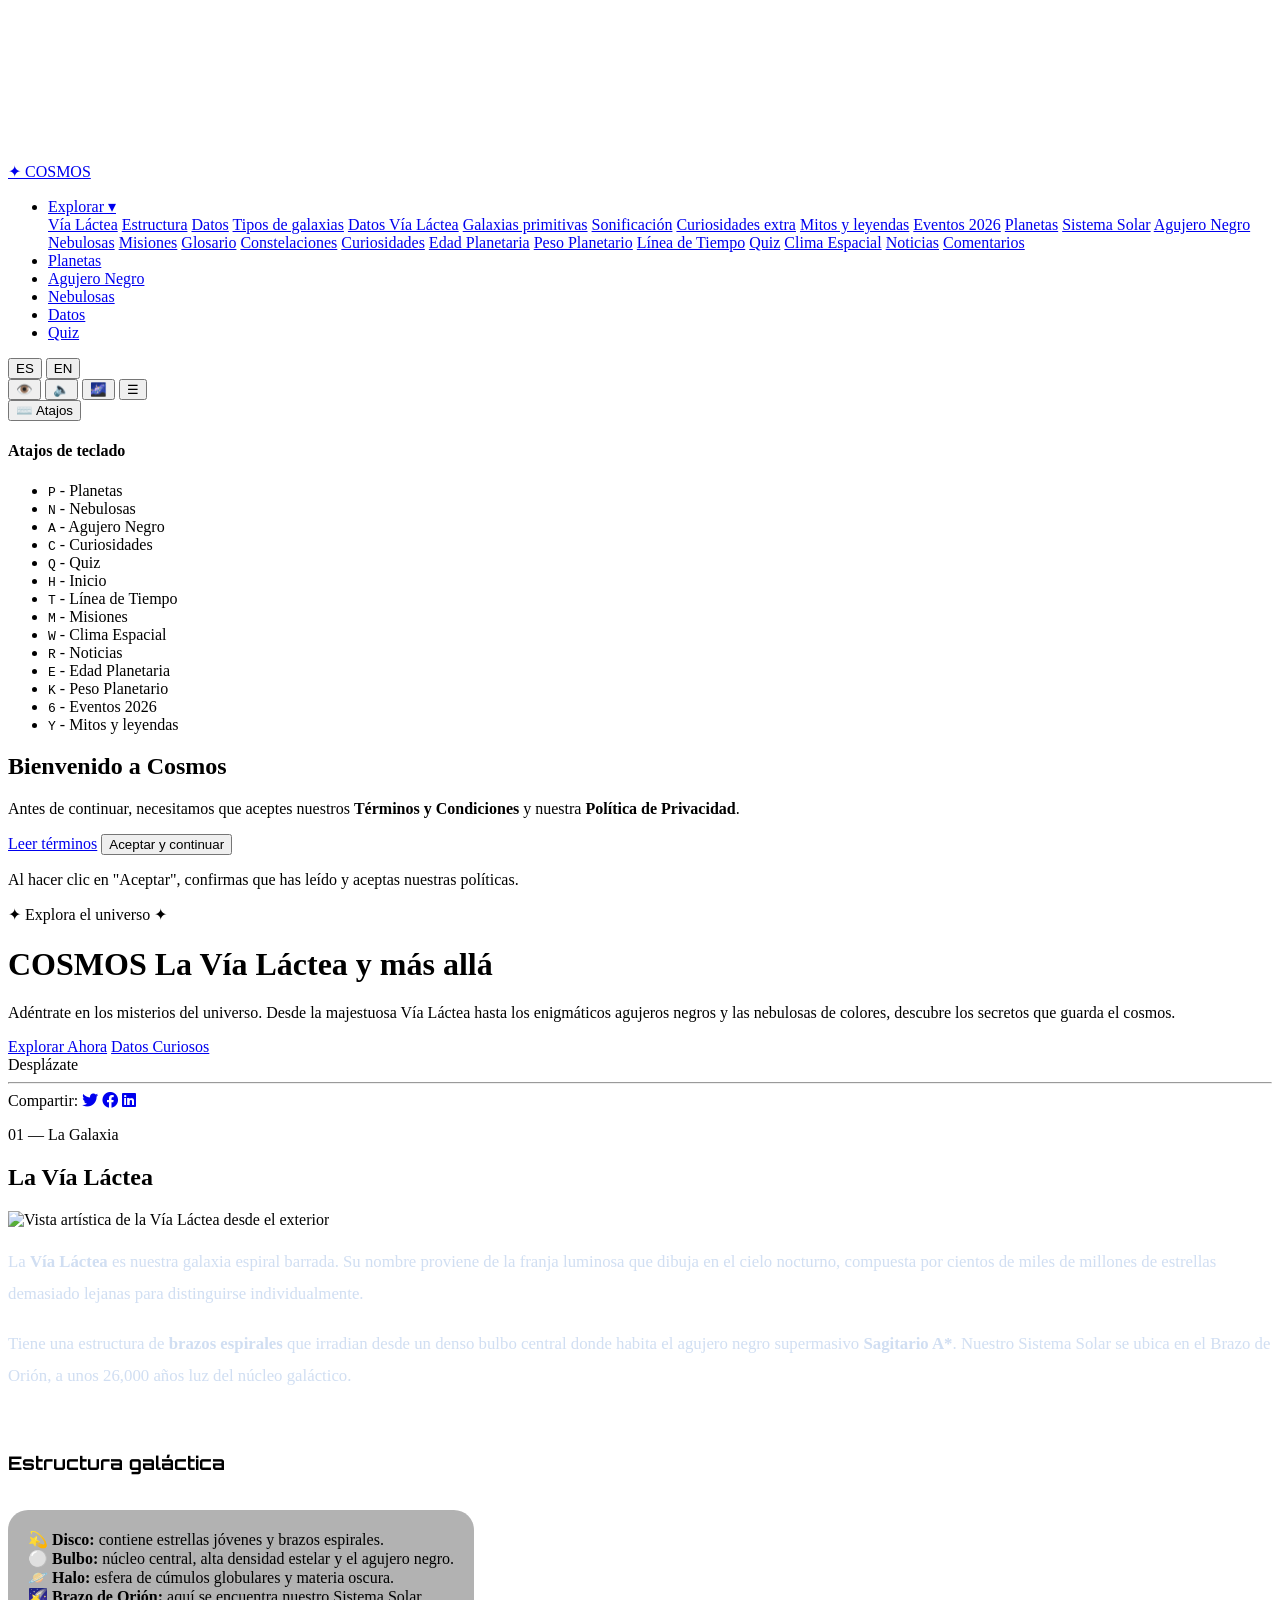
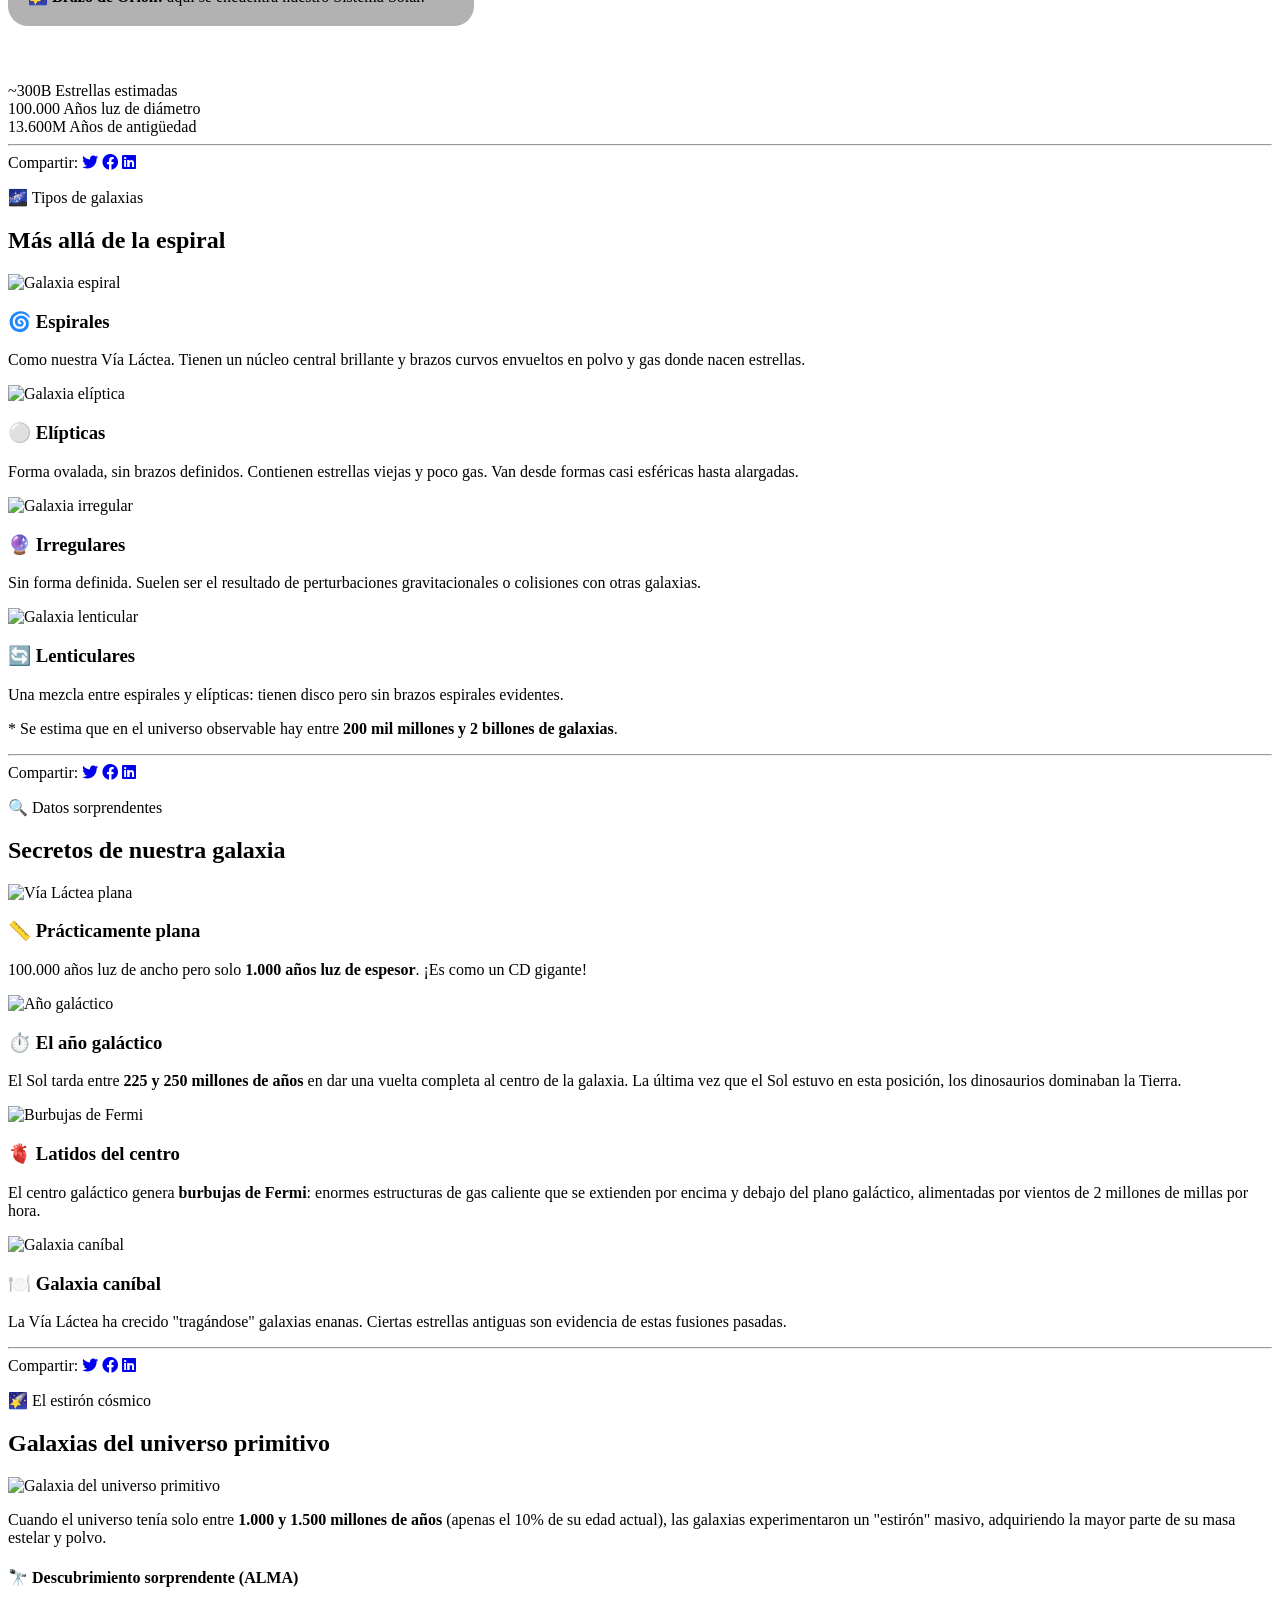
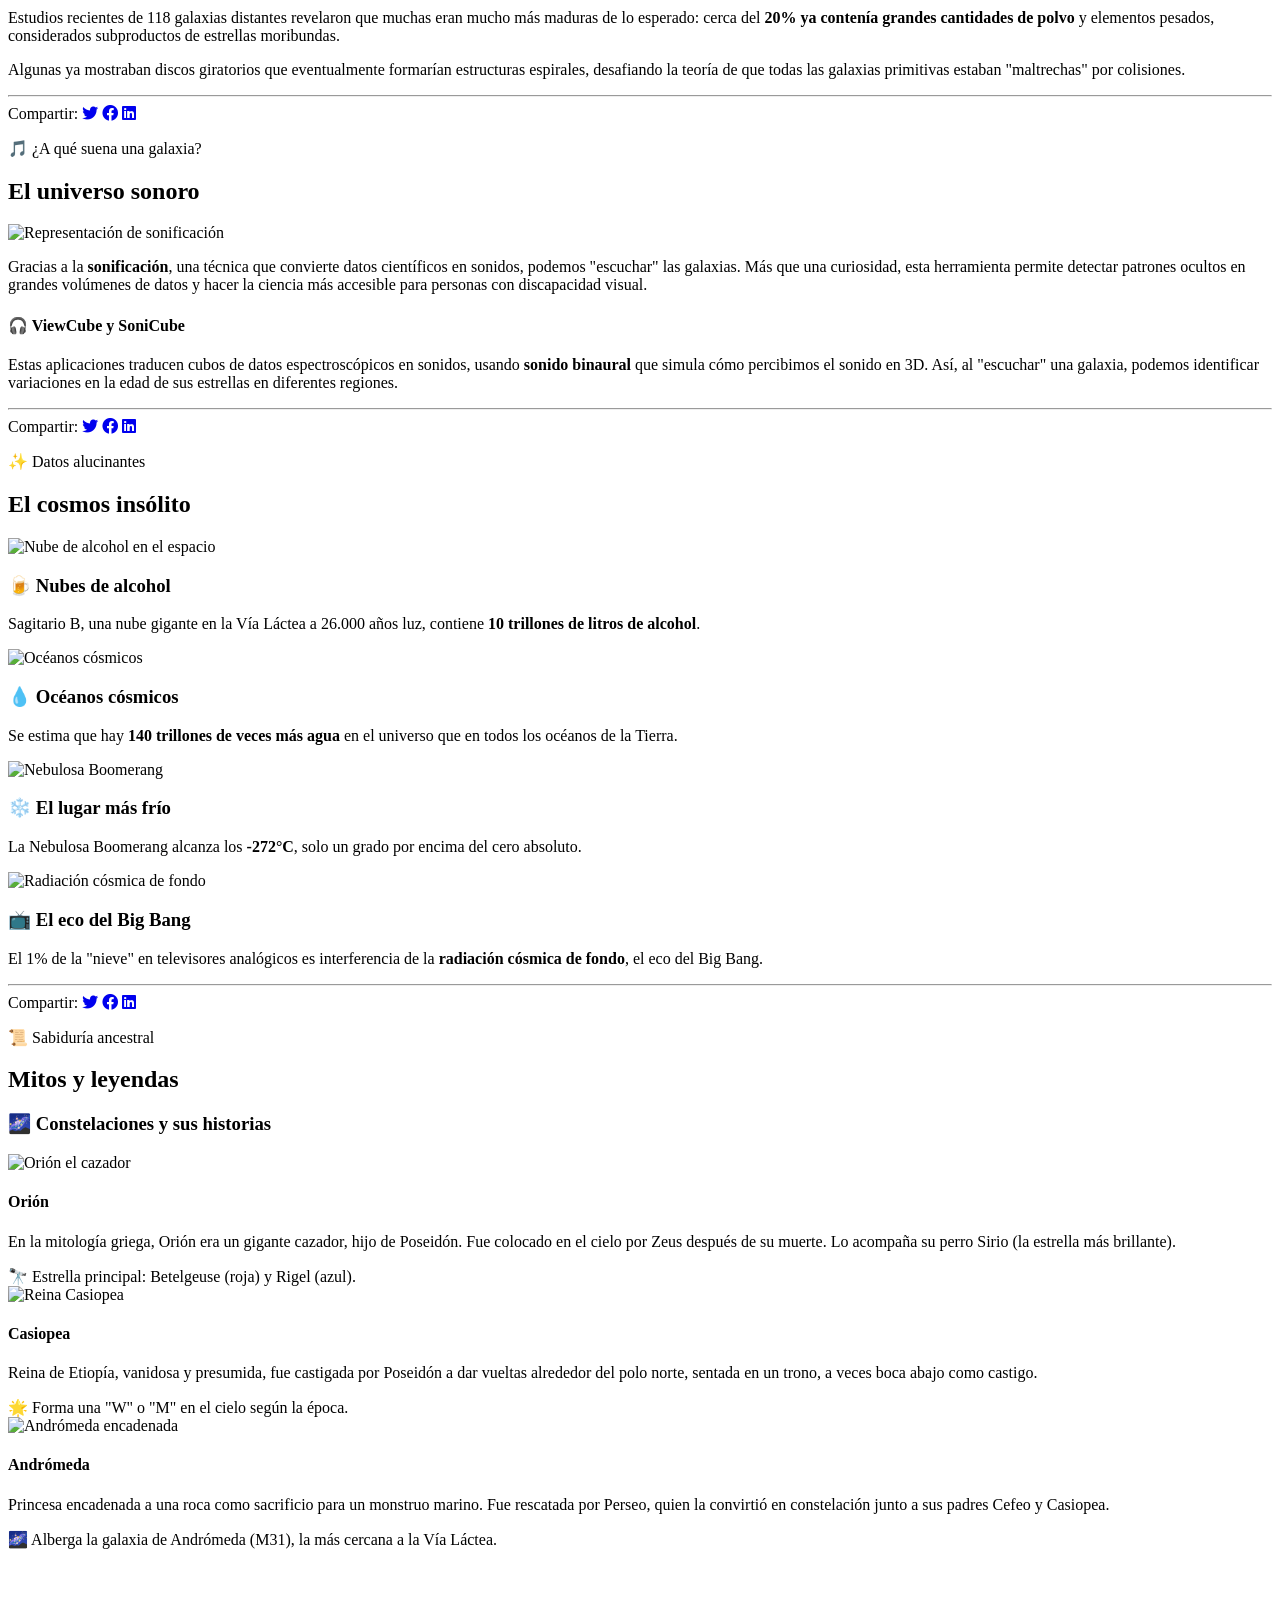
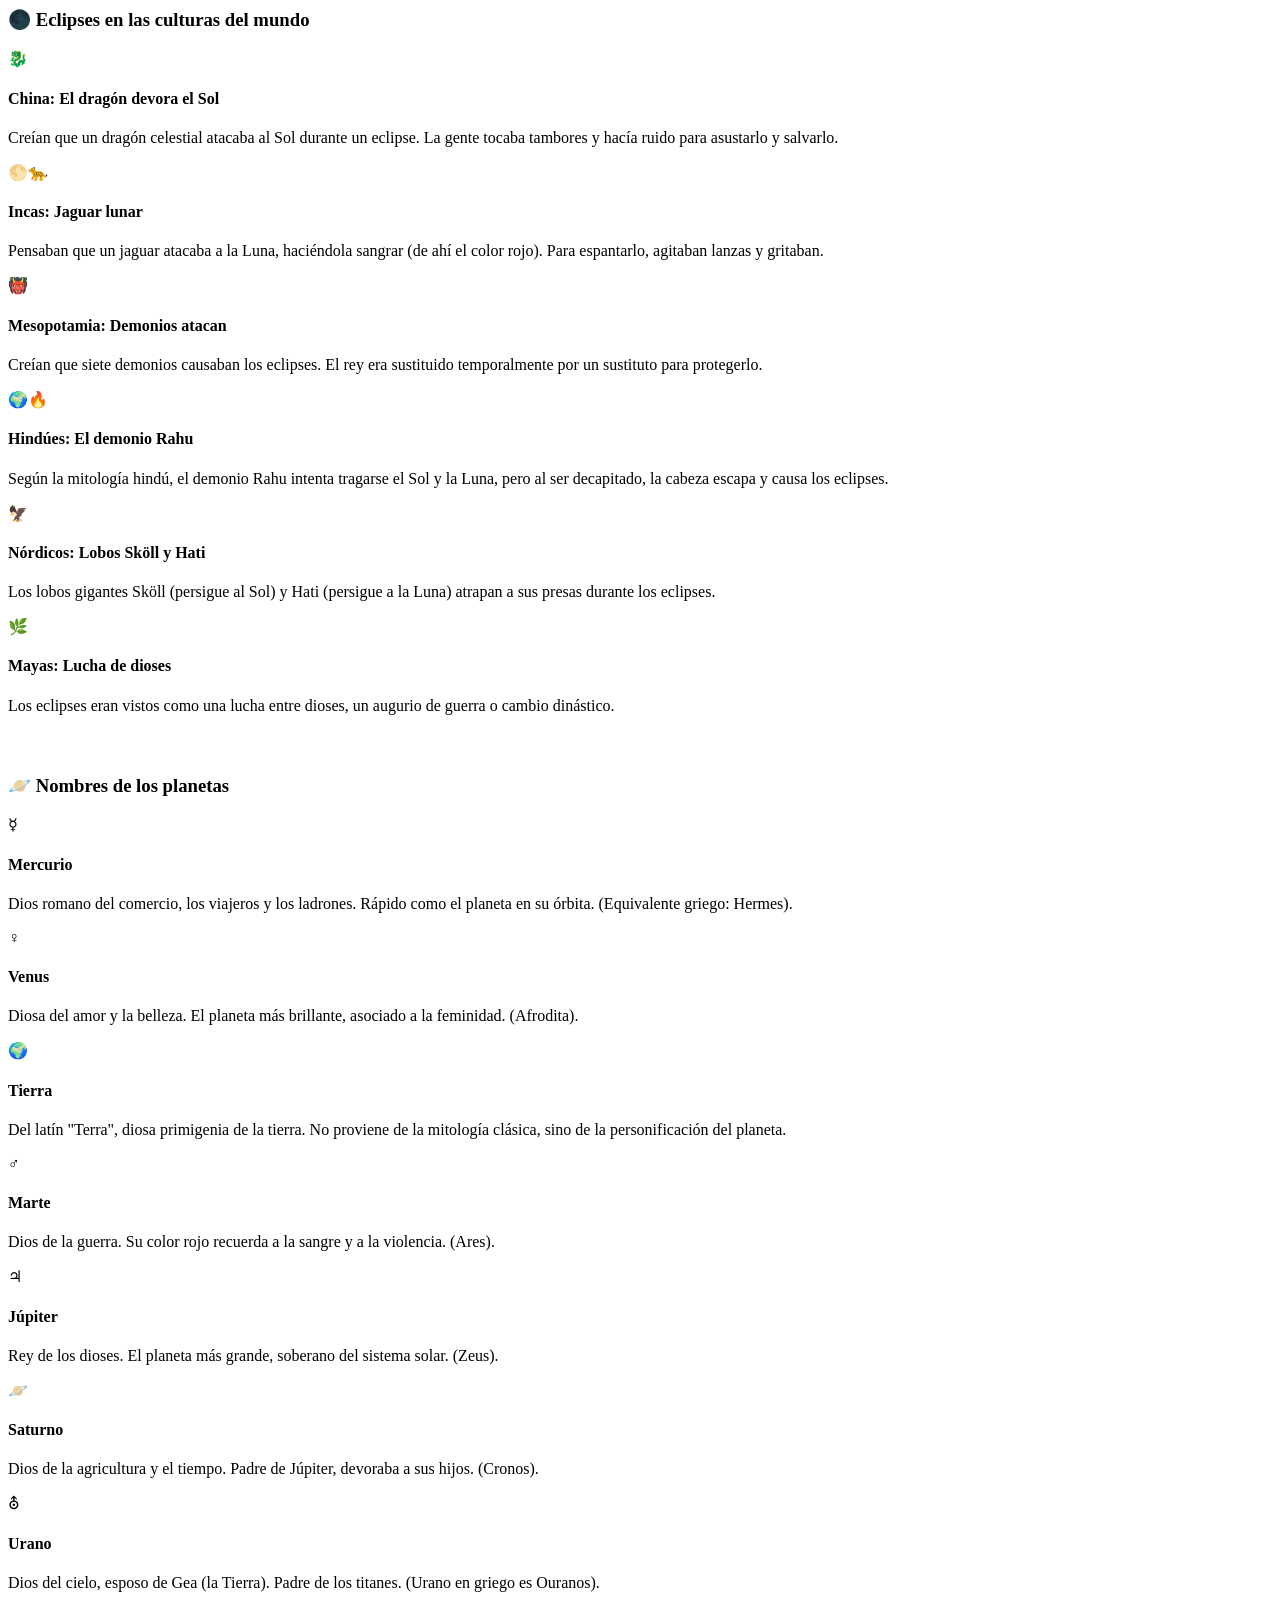
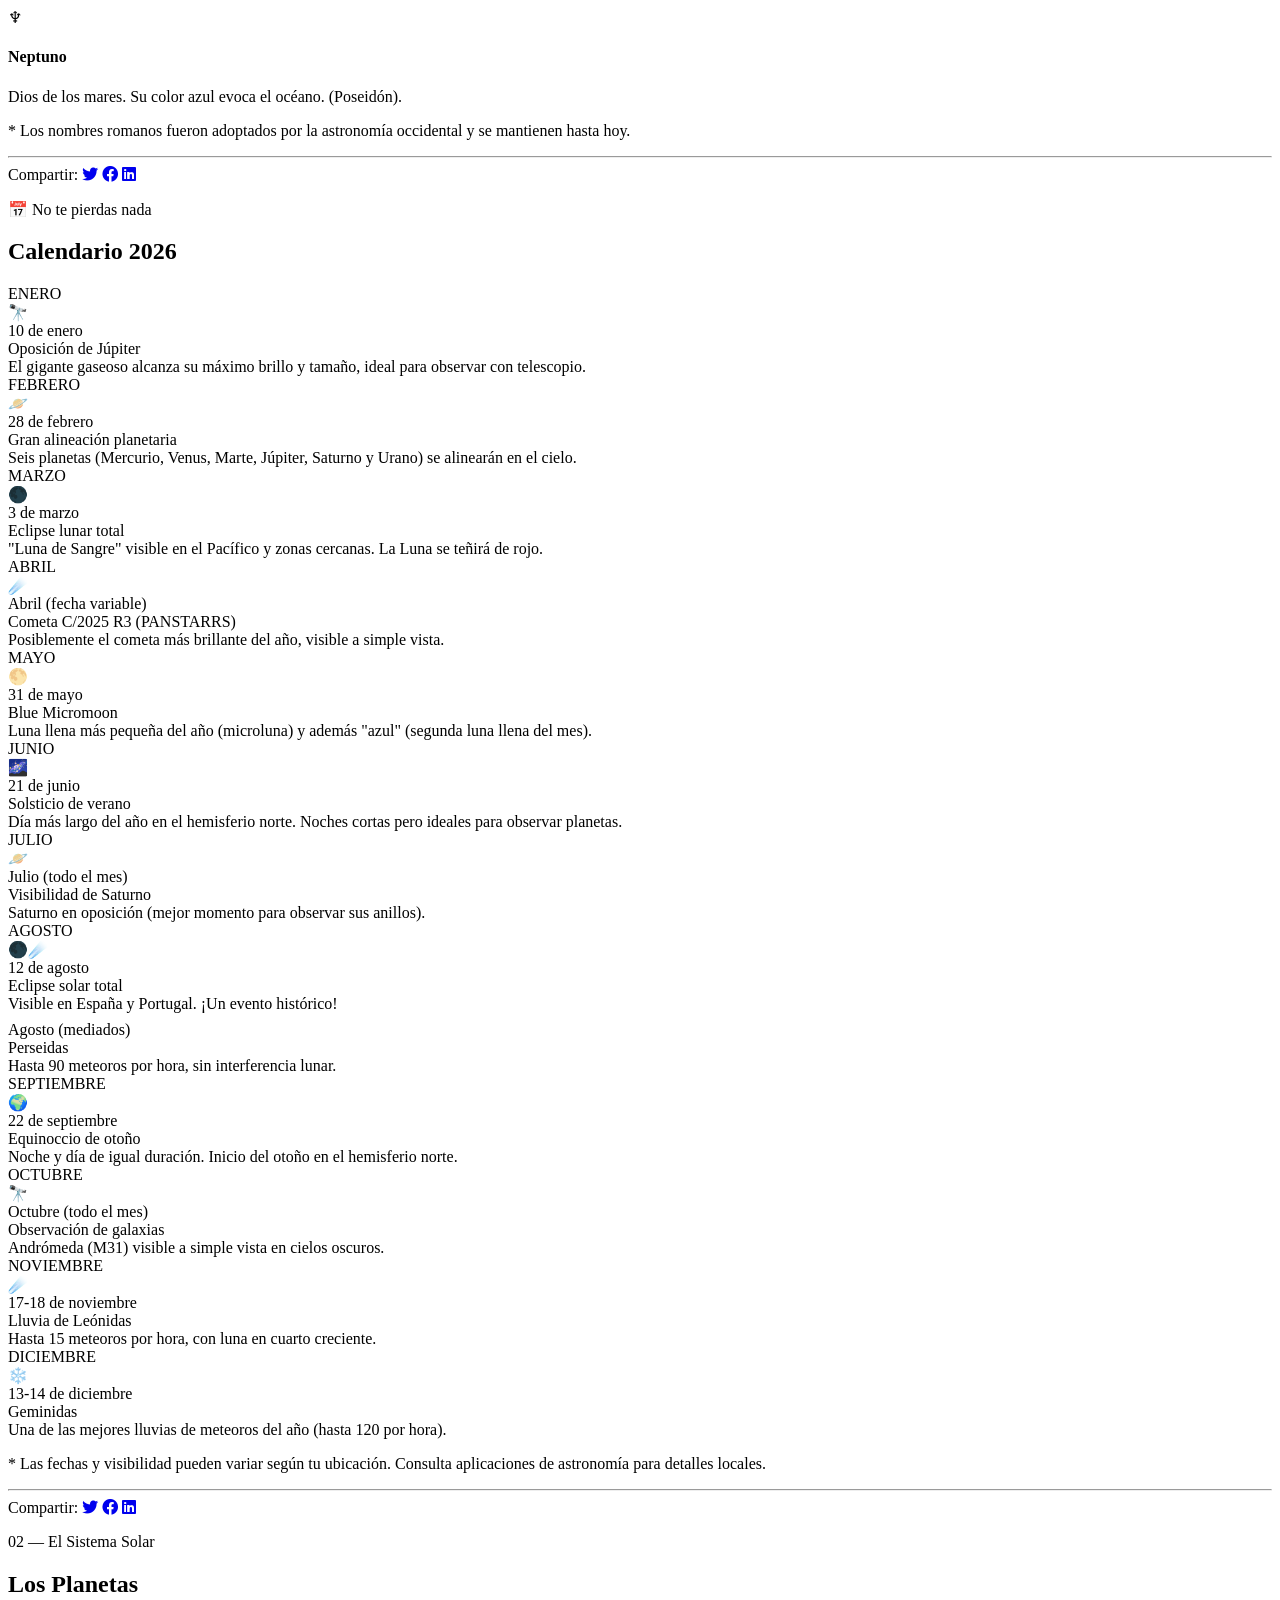
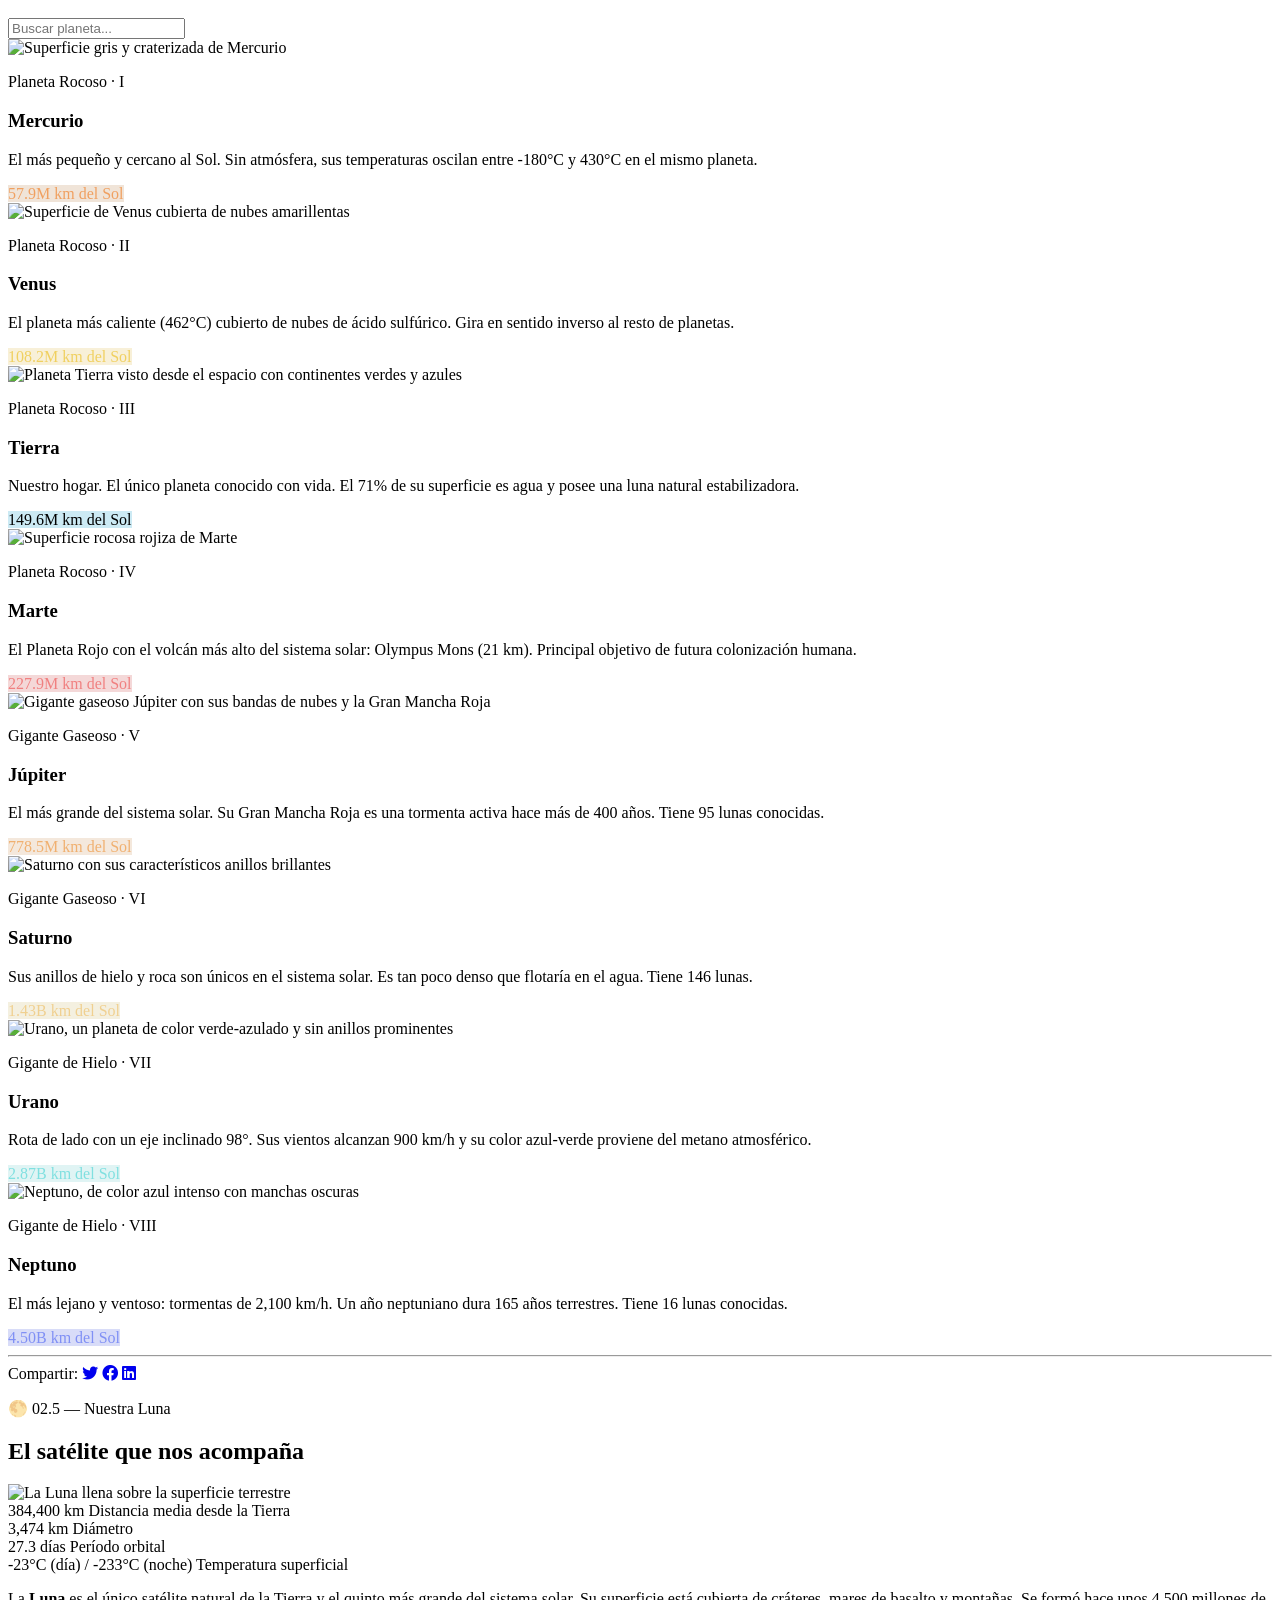
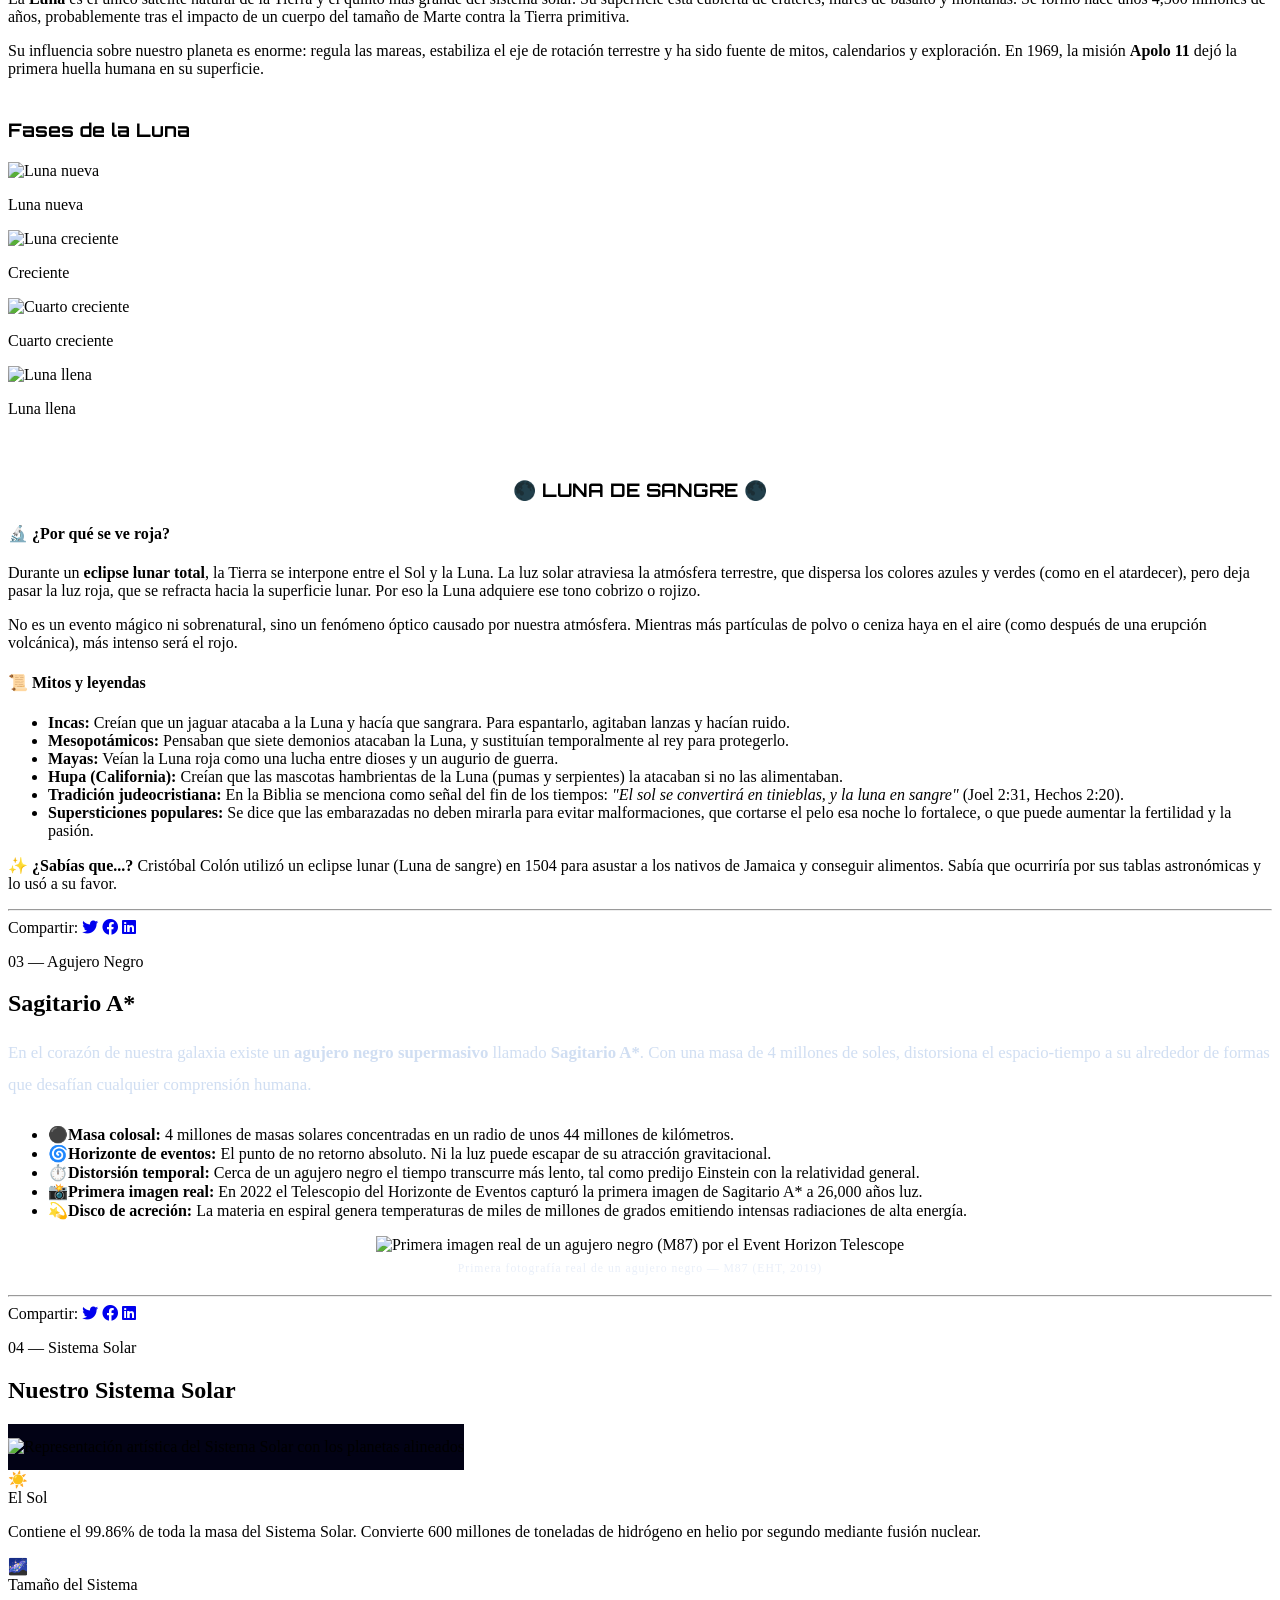
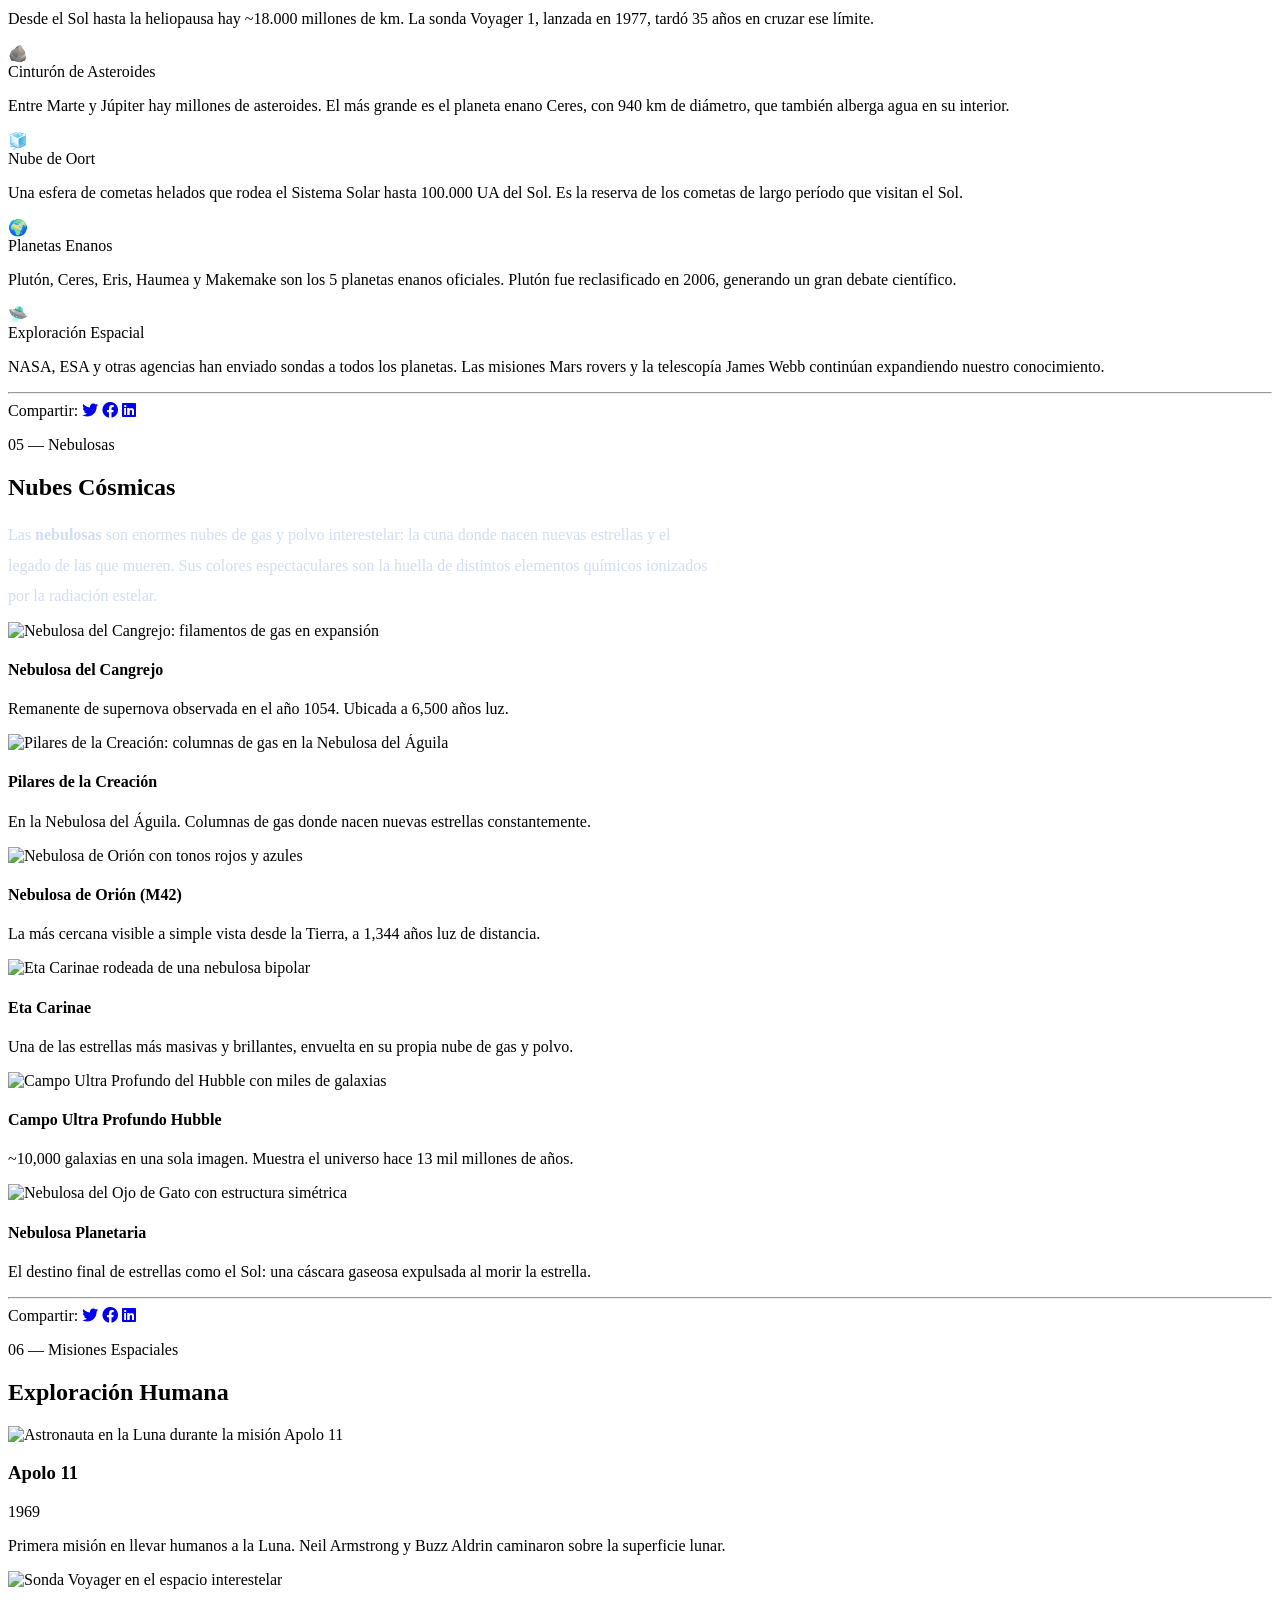
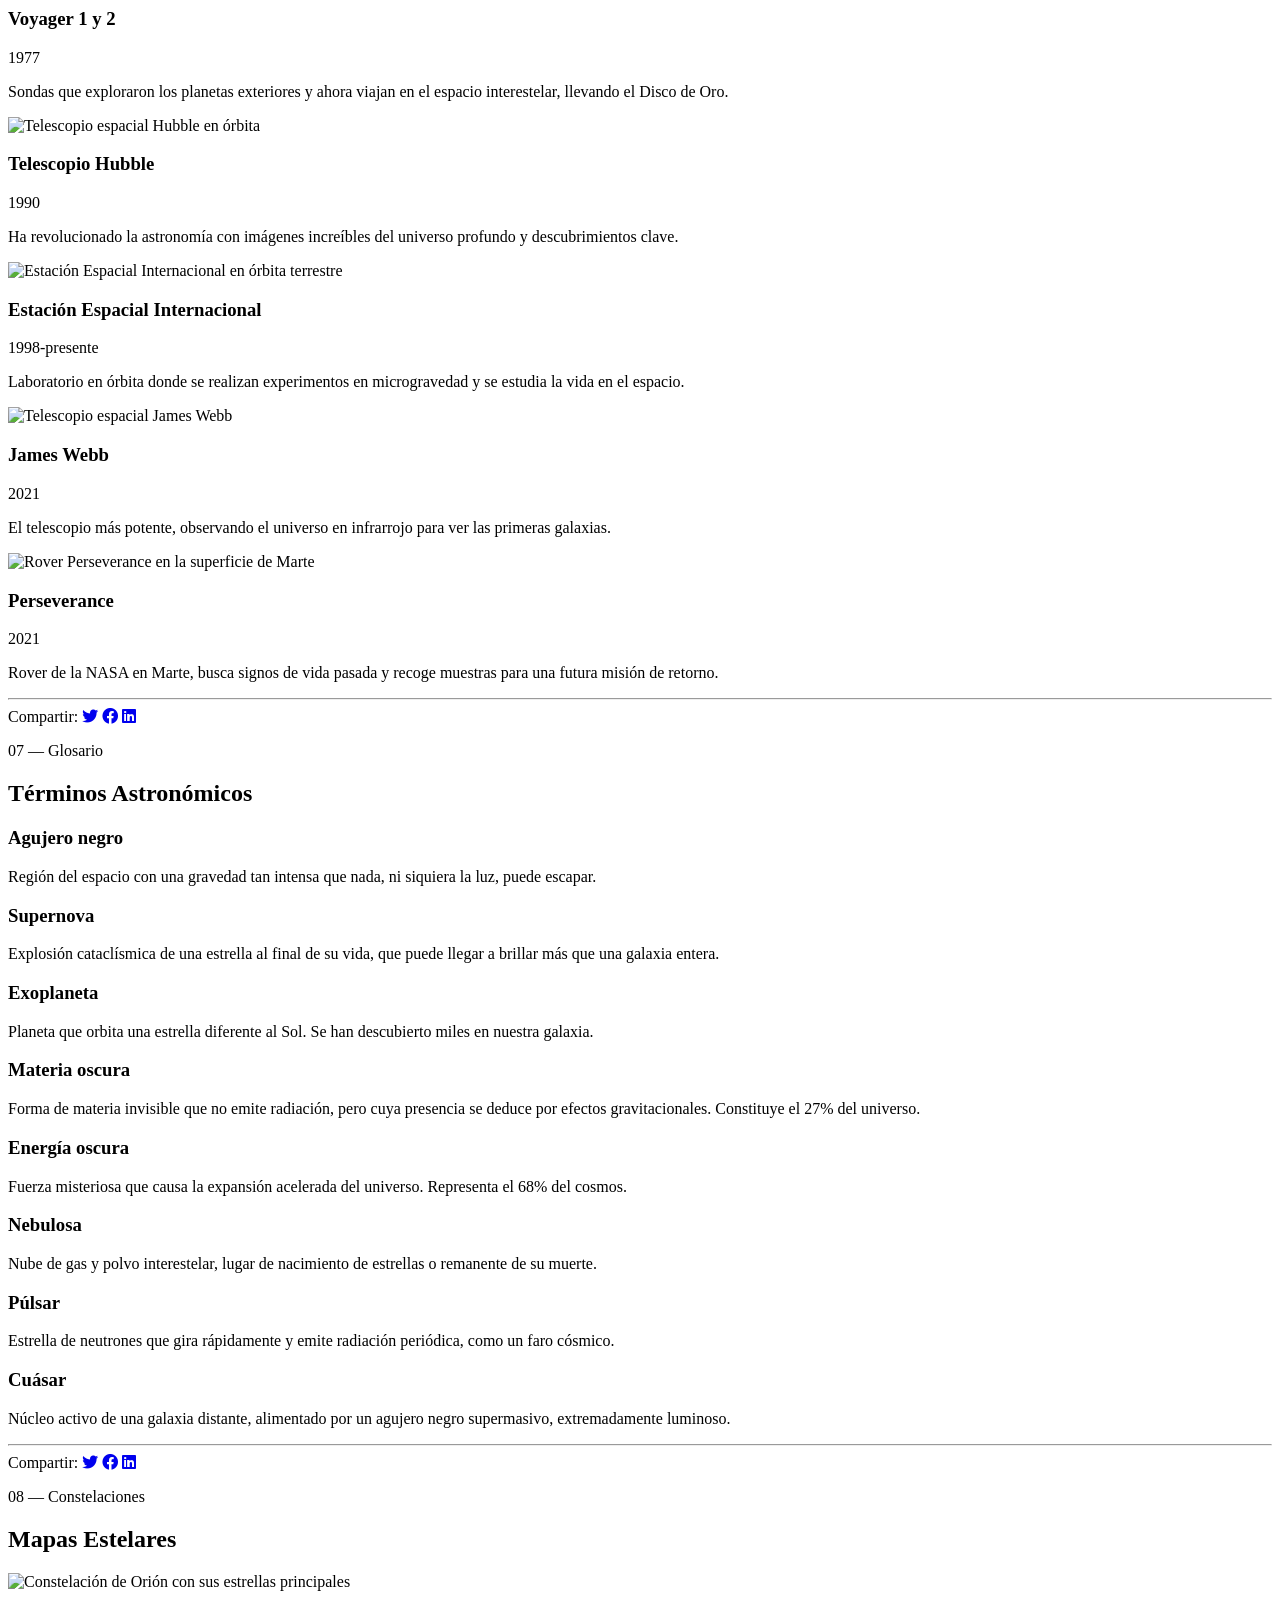
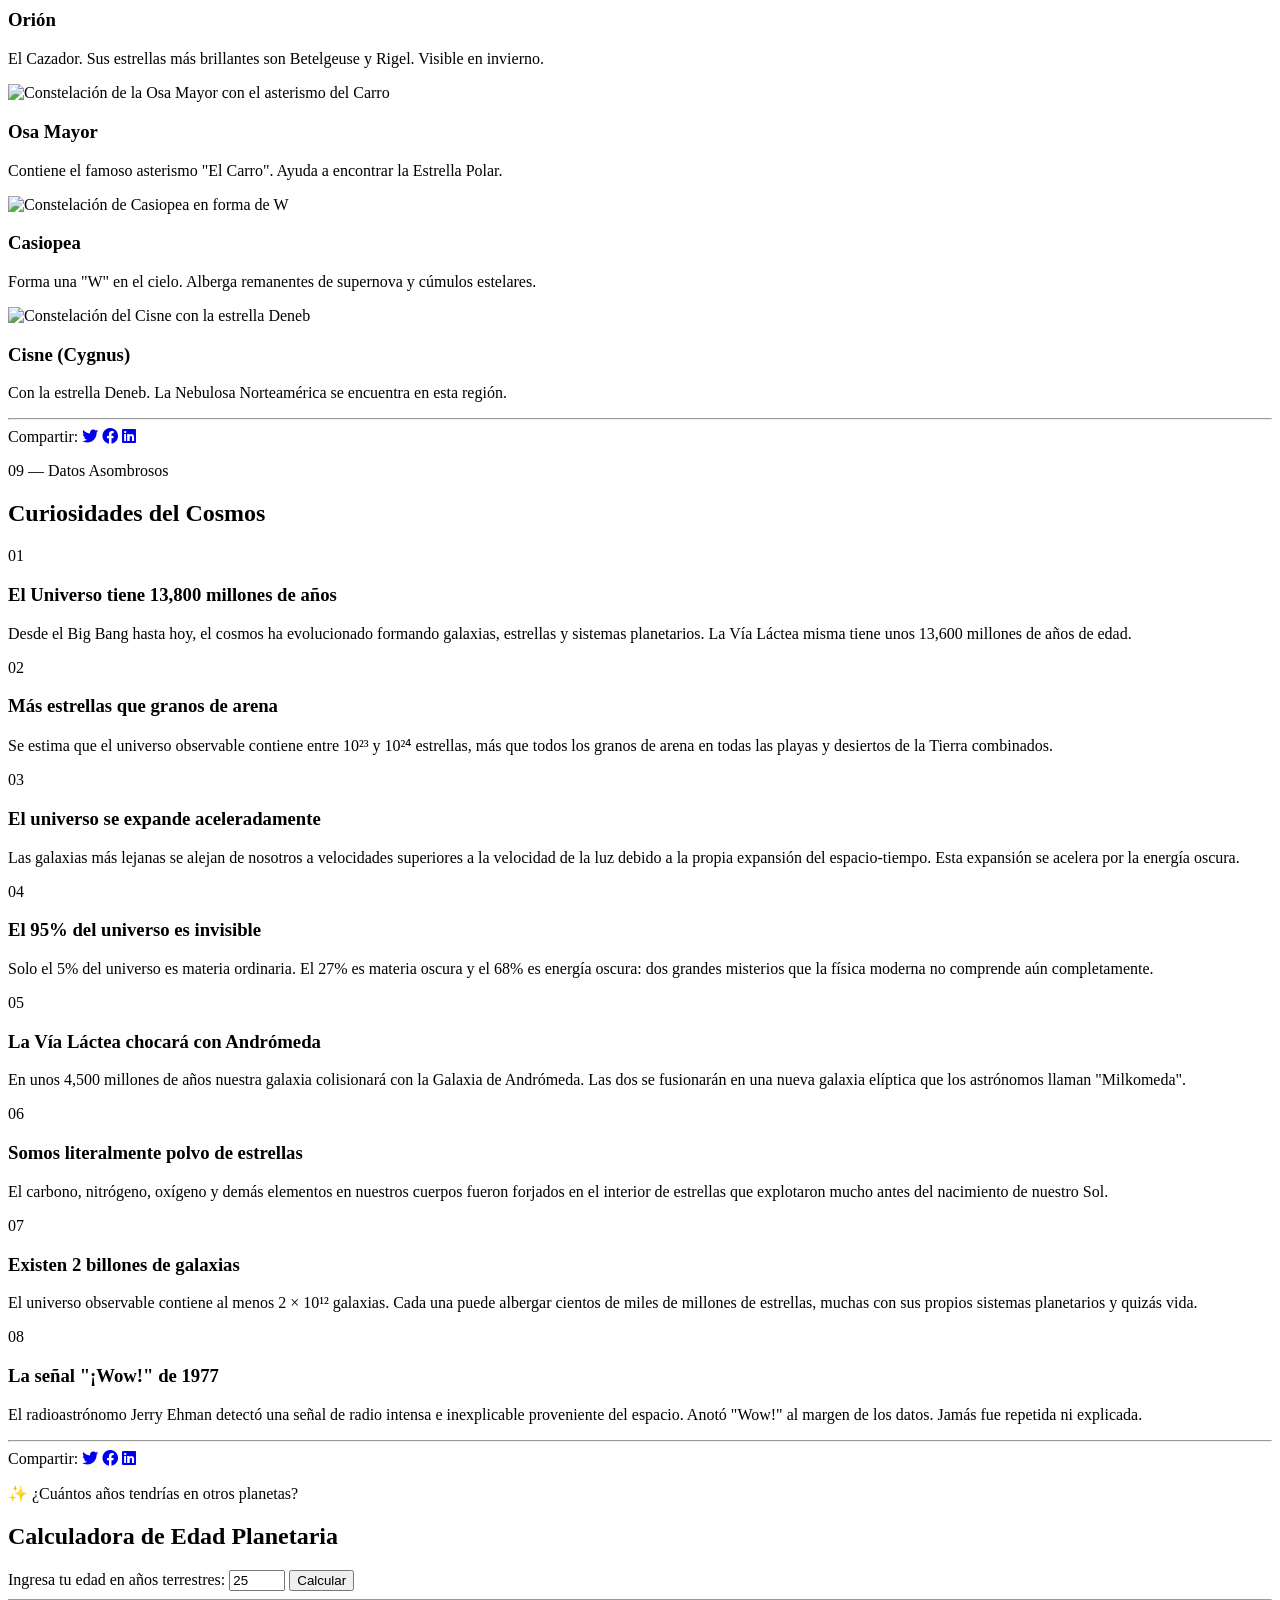
==== index.html @ 91f6c953 "Update index.html" ====
<!DOCTYPE html>
<html lang="es">
<head>
  <meta charset="UTF-8" />
  <meta name="viewport" content="width=device-width, initial-scale=1.0"/>
  <link rel="shortcut icon" href="img/favicon.ico" type="image/x-icon">
  <link rel="manifest" href="manifest.json">
  <meta name="apple-mobile-web-app-capable" content="yes">
  <meta name="apple-mobile-web-app-status-bar-style" content="black-translucent">
  <meta name="apple-mobile-web-app-title" content="Cosmos">
  <link rel="apple-touch-icon" href="img/icon-192.png">
  <title>COSMOS</title>
  <!-- Enlace al CSS externo -->
  <link rel="stylesheet" href="css/styles.css">
  <!-- Fuentes de Google -->
  <link href="https://fonts.googleapis.com/css2?family=Orbitron:wght@400;700;900&family=Rajdhani:wght@300;400;600&family=Space+Mono&display=swap" rel="stylesheet"/>
  <!-- Font Awesome para iconos de redes sociales -->
  <link rel="stylesheet" href="https://cdnjs.cloudflare.com/ajax/libs/font-awesome/6.0.0-beta3/css/all.min.css">
  <!-- SunCalc.js para cálculos astronómicos -->
  <script src="https://cdn.jsdelivr.net/npm/suncalc@1.9.0/suncalc.min.js"></script>
</head>
<body>

  <!-- AVISO MODO ESCRITORIO (solo para móviles) -->
  <div id="aviso-modo-escritorio" class="aviso-escritorio" style="display: none;">
    <div class="aviso-contenido">
      <span class="aviso-icono">📱</span>
      <p>Para una mejor experiencia, activa el <strong>modo escritorio</strong> en tu navegador.</p>
      <button class="aviso-cerrar" onclick="cerrarAviso()">✕</button>
    </div>
  </div>

  <!-- Canvas para estrellas animadas -->
  <canvas id="stars-canvas"></canvas>

  <!-- NAVBAR -->
  <nav>
    <a href="#inicio" class="logo">✦ COSMOS</a>
    <ul class="nav-links" id="nav-menu">
      <li class="dropdown">
        <a href="#galaxia" data-i18n="nav_explorar">Explorar ▾</a>
        <div class="dropdown-menu">
          <a href="#galaxia-que-es" data-i18n="nav_galaxia">Vía Láctea</a>
          <a href="#galaxia-estructura" data-i18n="nav_estructura">Estructura</a>
          <a href="#galaxia-datos" data-i18n="nav_datos">Datos</a>
          <a href="#tipos-galaxias" data-i18n="nav_tipos_galaxias">Tipos de galaxias</a>
          <a href="#datos-via-lactea" data-i18n="nav_datos_via">Datos Vía Láctea</a>
          <a href="#galaxias-primitivas" data-i18n="nav_galaxias_primitivas">Galaxias primitivas</a>
          <a href="#sonificacion" data-i18n="nav_sonificacion">Sonificación</a>
          <a href="#curiosidades-extra" data-i18n="nav_curiosidades_extra">Curiosidades extra</a>
          <a href="#mitos-leyendas" data-i18n="nav_mitos">Mitos y leyendas</a>
          <a href="#eventos-2026" data-i18n="nav_eventos">Eventos 2026</a>
          <a href="#planetas" data-i18n="nav_planetas">Planetas</a>
          <a href="#sistema-solar" data-i18n="nav_sistema_solar">Sistema Solar</a>
          <a href="#agujero-negro" data-i18n="nav_agujero_negro">Agujero Negro</a>
          <a href="#nebulosas" data-i18n="nav_nebulosas">Nebulosas</a>
          <a href="#misiones" data-i18n="nav_misiones">Misiones</a>
          <a href="#glosario" data-i18n="nav_glosario">Glosario</a>
          <a href="#constelaciones" data-i18n="nav_constelaciones">Constelaciones</a>
          <a href="#curiosidades" data-i18n="nav_curiosidades">Curiosidades</a>
          <a href="#calculadora-edad" data-i18n="nav_calculadora">Edad Planetaria</a>
          <a href="#calculadora-peso" data-i18n="nav_peso">Peso Planetario</a>
          <a href="#timeline" data-i18n="nav_timeline">Línea de Tiempo</a>
          <a href="#quiz" data-i18n="nav_quiz">Quiz</a>
          <a href="#clima-espacial" data-i18n="nav_clima">Clima Espacial</a>
          <a href="#noticias" data-i18n="nav_noticias">Noticias</a>
          <a href="#comentarios" data-i18n="nav_comentarios">Comentarios</a>
        </div>
      </li>
      <li><a href="#planetas" data-i18n="nav_planetas">Planetas</a></li>
      <li><a href="#agujero-negro" data-i18n="nav_agujero_negro">Agujero Negro</a></li>
      <li><a href="#nebulosas" data-i18n="nav_nebulosas">Nebulosas</a></li>
      <li><a href="#curiosidades" data-i18n="nav_curiosidades">Datos</a></li>
      <li><a href="#quiz" data-i18n="nav_quiz">Quiz</a></li>
    </ul>
    <div class="nav-extra">
      <div class="idioma-selector">
        <button id="lang-es" class="icono-btn idioma-btn activo">ES</button>
        <button id="lang-en" class="icono-btn idioma-btn">EN</button>
      </div>
      <button id="contraste-toggle" class="icono-btn" title="Alto contraste">👁️</button>
      <button id="sonido-toggle" class="icono-btn" title="Activar sonido ambiental">🔈</button>
      <button id="modo-toggle" class="icono-btn" title="Cambiar a modo nebulosa">🌌</button>
      <button class="hamburger" id="hamburger-btn">☰</button>
    </div>
  </nav>

  <!-- Panel de atajos de teclado rapido -->
  <div class="atajos-panel" id="atajos-panel">
    <button class="atajos-toggle" id="atajos-toggle">⌨️ Atajos</button>
    <div class="atajos-contenido" id="atajos-contenido">
      <h4>Atajos de teclado</h4>
      <ul>
        <li><kbd>P</kbd> - Planetas</li>
        <li><kbd>N</kbd> - Nebulosas</li>
        <li><kbd>A</kbd> - Agujero Negro</li>
        <li><kbd>C</kbd> - Curiosidades</li>
        <li><kbd>Q</kbd> - Quiz</li>
        <li><kbd>H</kbd> - Inicio</li>
        <li><kbd>T</kbd> - Línea de Tiempo</li>
        <li><kbd>M</kbd> - Misiones</li>
        <li><kbd>W</kbd> - Clima Espacial</li>
        <li><kbd>R</kbd> - Noticias</li>
        <li><kbd>E</kbd> - Edad Planetaria</li>
        <li><kbd>K</kbd> - Peso Planetario</li>
        <li><kbd>6</kbd> - Eventos 2026</li>
        <li><kbd>Y</kbd> - Mitos y leyendas</li>
      </ul>
    </div>
  </div>

  <!-- MODAL DE TÉRMINOS -->
  <div id="modal-terminos" class="modal">
    <div class="modal-contenido">
      <h2>Bienvenido a Cosmos</h2>
      <p>Antes de continuar, necesitamos que aceptes nuestros <strong>Términos y Condiciones</strong> y nuestra <strong>Política de Privacidad</strong>.</p>
      <div class="modal-botones">
        <a href="legal.html" target="_blank" class="btn btn-outline">Leer términos</a>
        <button id="btn-aceptar" class="btn btn-primary">Aceptar y continuar</button>
      </div>
      <p class="modal-legal">Al hacer clic en "Aceptar", confirmas que has leído y aceptas nuestras políticas.</p>
    </div>
  </div>

  <!-- HERO -->
  <div id="inicio">
    <div class="nebula-bg"></div>
    <p class="hero-eyebrow" data-i18n="hero_eyebrow">✦ Explora el universo ✦</p>
    <h1 class="hero-title">
      <span class="line1" data-i18n="hero_title_line1">COSMOS</span>
      <span class="line2" data-i18n="hero_title_line2">La Vía Láctea y más allá</span>
    </h1>
    <p class="hero-desc" data-i18n="hero_desc">
      Adéntrate en los misterios del universo. Desde la majestuosa Vía Láctea hasta los enigmáticos agujeros negros y las nebulosas de colores, descubre los secretos que guarda el cosmos.
    </p>
    <div class="hero-cta">
      <a href="#galaxia" class="btn btn-primary" data-i18n="hero_btn_explorar">Explorar Ahora</a>
      <a href="#curiosidades" class="btn btn-outline" data-i18n="hero_btn_datos">Datos Curiosos</a>
    </div>
    <div class="hero-scroll">
      <span data-i18n="hero_scroll">Desplázate</span>
      <div class="scroll-line"></div>
    </div>
  </div>

  <!-- GALAXIA (original) -->
  <div class="sep-line"><hr/></div>
  <section class="sec" id="galaxia">
    <div class="share-section">
      <span>Compartir:</span>
      <a href="#" class="share-btn twitter" onclick="shareOnTwitter('La Vía Láctea')"><i class="fab fa-twitter"></i></a>
      <a href="#" class="share-btn facebook" onclick="shareOnFacebook('La Vía Láctea')"><i class="fab fa-facebook"></i></a>
      <a href="#" class="share-btn linkedin" onclick="shareOnLinkedIn('La Vía Láctea')"><i class="fab fa-linkedin"></i></a>
    </div>
    <p class="section-label" data-i18n="section_galaxia_label">01 — La Galaxia</p>
    <h2 class="section-title" data-i18n="section_galaxia_title">La <span>Vía Láctea</span></h2>
    <div class="divider"></div>
    <div id="galaxia-que-es" class="galaxy-grid reveal">
      <div class="galaxy-image">
        <img src="img/via.jpg" alt="Vista artística de la Vía Láctea desde el exterior" loading="lazy"/>
      </div>
      <div>
        <p data-i18n="galaxia_text1" style="font-size:1.05rem;line-height:1.9;color:rgba(200,216,240,0.85);margin-bottom:18px;">
          La <strong>Vía Láctea</strong> es nuestra galaxia espiral barrada. Su nombre proviene de la franja luminosa que dibuja en el cielo nocturno, compuesta por cientos de miles de millones de estrellas demasiado lejanas para distinguirse individualmente.
        </p>
        <p data-i18n="galaxia_text2" style="font-size:1.05rem;line-height:1.9;color:rgba(200,216,240,0.85);">
          Tiene una estructura de <strong>brazos espirales</strong> que irradian desde un denso bulbo central donde habita el agujero negro supermasivo <strong>Sagitario A*</strong>. Nuestro Sistema Solar se ubica en el Brazo de Orión, a unos 26,000 años luz del núcleo galáctico.
        </p>
      </div>
    </div>
    <div id="galaxia-estructura" style="margin-top: 60px;">
      <h3 style="color:var(--cyan); font-family:'Orbitron';">Estructura galáctica</h3>
      <div style="display: flex; gap: 20px; flex-wrap: wrap;">
        <ul style="list-style: none; background: rgba(0,0,0,0.3); padding: 20px; border-radius: 20px;">
          <li>💫 <strong>Disco:</strong> contiene estrellas jóvenes y brazos espirales.</li>
          <li>⚪ <strong>Bulbo:</strong> núcleo central, alta densidad estelar y el agujero negro.</li>
          <li>🪐 <strong>Halo:</strong> esfera de cúmulos globulares y materia oscura.</li>
          <li>🌠 <strong>Brazo de Orión:</strong> aquí se encuentra nuestro Sistema Solar.</li>
        </ul>
      </div>
    </div>
    <div id="galaxia-datos" style="margin-top: 40px;">
      <div class="stats-row">
        <div class="stat-card">
          <span class="stat-num">~300B</span>
          <span class="stat-label" data-i18n="stat_estrellas">Estrellas estimadas</span>
        </div>
        <div class="stat-card">
          <span class="stat-num">100.000</span>
          <span class="stat-label" data-i18n="stat_diametro">Años luz de diámetro</span>
        </div>
        <div class="stat-card">
          <span class="stat-num">13.600M</span>
          <span class="stat-label" data-i18n="stat_edad">Años de antigüedad</span>
        </div>
      </div>
    </div>
  </section>

  <!-- TIPOS DE GALAXIAS -->
  <div class="sep-line"><hr/></div>
  <section class="sec" id="tipos-galaxias">
    <div class="share-section">
      <span>Compartir:</span>
      <a href="#" class="share-btn twitter" onclick="shareOnTwitter('Tipos de galaxias')"><i class="fab fa-twitter"></i></a>
      <a href="#" class="share-btn facebook" onclick="shareOnFacebook('Tipos de galaxias')"><i class="fab fa-facebook"></i></a>
      <a href="#" class="share-btn linkedin" onclick="shareOnLinkedIn('Tipos de galaxias')"><i class="fab fa-linkedin"></i></a>
    </div>
    <p class="section-label">🌌 Tipos de galaxias</p>
    <h2 class="section-title">Más allá de la <span>espiral</span></h2>
    <div class="divider"></div>
    <div class="galaxy-types-grid reveal">
      <div class="type-card">
        <img src="img/galaxia-espiral.jpg" alt="Galaxia espiral" loading="lazy">
        <h3>🌀 Espirales</h3>
        <p>Como nuestra Vía Láctea. Tienen un núcleo central brillante y brazos curvos envueltos en polvo y gas donde nacen estrellas.</p>
      </div>
      <div class="type-card">
        <img src="img/galaxia-eliptica.jpg" alt="Galaxia elíptica" loading="lazy">
        <h3>⚪ Elípticas</h3>
        <p>Forma ovalada, sin brazos definidos. Contienen estrellas viejas y poco gas. Van desde formas casi esféricas hasta alargadas.</p>
      </div>
      <div class="type-card">
        <img src="img/galaxia-irregular.jpg" alt="Galaxia irregular" loading="lazy">
        <h3>🔮 Irregulares</h3>
        <p>Sin forma definida. Suelen ser el resultado de perturbaciones gravitacionales o colisiones con otras galaxias.</p>
      </div>
      <div class="type-card">
        <img src="img/galaxia-lenticular.jpg" alt="Galaxia lenticular" loading="lazy">
        <h3>🔄 Lenticulares</h3>
        <p>Una mezcla entre espirales y elípticas: tienen disco pero sin brazos espirales evidentes.</p>
      </div>
    </div>
    <p class="type-note">* Se estima que en el universo observable hay entre <strong>200 mil millones y 2 billones de galaxias</strong>.</p>
  </section>

  <!-- DATOS SORPRENDENTES DE LA VÍA LÁCTEA -->
  <div class="sep-line"><hr/></div>
  <section class="sec" id="datos-via-lactea">
    <div class="share-section">
      <span>Compartir:</span>
      <a href="#" class="share-btn twitter" onclick="shareOnTwitter('Datos de la Vía Láctea')"><i class="fab fa-twitter"></i></a>
      <a href="#" class="share-btn facebook" onclick="shareOnFacebook('Datos de la Vía Láctea')"><i class="fab fa-facebook"></i></a>
      <a href="#" class="share-btn linkedin" onclick="shareOnLinkedIn('Datos de la Vía Láctea')"><i class="fab fa-linkedin"></i></a>
    </div>
    <p class="section-label">🔍 Datos sorprendentes</p>
    <h2 class="section-title">Secretos de <span>nuestra galaxia</span></h2>
    <div class="divider"></div>
    <div class="milkyway-facts-grid reveal">
      <div class="fact-item">
        <img src="img/via-lactea-plana.jpg" alt="Vía Láctea plana" loading="lazy">
        <h3>📏 Prácticamente plana</h3>
        <p>100.000 años luz de ancho pero solo <strong>1.000 años luz de espesor</strong>. ¡Es como un CD gigante!</p>
      </div>
      <div class="fact-item">
        <img src="img/ano-galactico.jpg" alt="Año galáctico" loading="lazy">
        <h3>⏱️ El año galáctico</h3>
        <p>El Sol tarda entre <strong>225 y 250 millones de años</strong> en dar una vuelta completa al centro de la galaxia. La última vez que el Sol estuvo en esta posición, los dinosaurios dominaban la Tierra.</p>
      </div>
      <div class="fact-item">
        <img src="img/burbujas-fermi.jpg" alt="Burbujas de Fermi" loading="lazy">
        <h3>🫀 Latidos del centro</h3>
        <p>El centro galáctico genera <strong>burbujas de Fermi</strong>: enormes estructuras de gas caliente que se extienden por encima y debajo del plano galáctico, alimentadas por vientos de 2 millones de millas por hora.</p>
      </div>
      <div class="fact-item">
        <img src="img/galaxia-canibal.jpg" alt="Galaxia caníbal" loading="lazy">
        <h3>🍽️ Galaxia caníbal</h3>
        <p>La Vía Láctea ha crecido "tragándose" galaxias enanas. Ciertas estrellas antiguas son evidencia de estas fusiones pasadas.</p>
      </div>
    </div>
  </section>

  <!-- GALAXIAS DEL UNIVERSO PRIMITIVO -->
  <div class="sep-line"><hr/></div>
  <section class="sec" id="galaxias-primitivas">
    <div class="share-section">
      <span>Compartir:</span>
      <a href="#" class="share-btn twitter" onclick="shareOnTwitter('Galaxias primitivas')"><i class="fab fa-twitter"></i></a>
      <a href="#" class="share-btn facebook" onclick="shareOnFacebook('Galaxias primitivas')"><i class="fab fa-facebook"></i></a>
      <a href="#" class="share-btn linkedin" onclick="shareOnLinkedIn('Galaxias primitivas')"><i class="fab fa-linkedin"></i></a>
    </div>
    <p class="section-label">🌠 El estirón cósmico</p>
    <h2 class="section-title">Galaxias del <span>universo primitivo</span></h2>
    <div class="divider"></div>
    <div class="primitive-container reveal">
      <img src="img/galaxia-primitiva.jpg" alt="Galaxia del universo primitivo" loading="lazy">
      <p>Cuando el universo tenía solo entre <strong>1.000 y 1.500 millones de años</strong> (apenas el 10% de su edad actual), las galaxias experimentaron un "estirón" masivo, adquiriendo la mayor parte de su masa estelar y polvo.</p>
      <div class="primitive-highlight">
        <h4>🔭 Descubrimiento sorprendente (ALMA)</h4>
        <p>Estudios recientes de 118 galaxias distantes revelaron que muchas eran mucho más maduras de lo esperado: cerca del <strong>20% ya contenía grandes cantidades de polvo</strong> y elementos pesados, considerados subproductos de estrellas moribundas.</p>
        <p>Algunas ya mostraban discos giratorios que eventualmente formarían estructuras espirales, desafiando la teoría de que todas las galaxias primitivas estaban "maltrechas" por colisiones.</p>
      </div>
    </div>
  </section>

  <!-- SONIFICACIÓN -->
  <div class="sep-line"><hr/></div>
  <section class="sec" id="sonificacion">
    <div class="share-section">
      <span>Compartir:</span>
      <a href="#" class="share-btn twitter" onclick="shareOnTwitter('Sonificación de galaxias')"><i class="fab fa-twitter"></i></a>
      <a href="#" class="share-btn facebook" onclick="shareOnFacebook('Sonificación de galaxias')"><i class="fab fa-facebook"></i></a>
      <a href="#" class="share-btn linkedin" onclick="shareOnLinkedIn('Sonificación de galaxias')"><i class="fab fa-linkedin"></i></a>
    </div>
    <p class="section-label">🎵 ¿A qué suena una galaxia?</p>
    <h2 class="section-title">El universo <span>sonoro</span></h2>
    <div class="divider"></div>
    <div class="sonificacion-container reveal">
      <img src="img/sonificacion.webp" alt="Representación de sonificación" loading="lazy">
      <p>Gracias a la <strong>sonificación</strong>, una técnica que convierte datos científicos en sonidos, podemos "escuchar" las galaxias. Más que una curiosidad, esta herramienta permite detectar patrones ocultos en grandes volúmenes de datos y hacer la ciencia más accesible para personas con discapacidad visual.</p>
      <div class="sonificacion-tech">
        <h4>🎧 ViewCube y SoniCube</h4>
        <p>Estas aplicaciones traducen cubos de datos espectroscópicos en sonidos, usando <strong>sonido binaural</strong> que simula cómo percibimos el sonido en 3D. Así, al "escuchar" una galaxia, podemos identificar variaciones en la edad de sus estrellas en diferentes regiones.</p>
      </div>
    </div>
  </section>

  <!-- CURIOSIDADES EXTRA -->
  <div class="sep-line"><hr/></div>
  <section class="sec" id="curiosidades-extra">
    <div class="share-section">
      <span>Compartir:</span>
      <a href="#" class="share-btn twitter" onclick="shareOnTwitter('Más curiosidades')"><i class="fab fa-twitter"></i></a>
      <a href="#" class="share-btn facebook" onclick="shareOnFacebook('Más curiosidades')"><i class="fab fa-facebook"></i></a>
      <a href="#" class="share-btn linkedin" onclick="shareOnLinkedIn('Más curiosidades')"><i class="fab fa-linkedin"></i></a>
    </div>
    <p class="section-label">✨ Datos alucinantes</p>
    <h2 class="section-title">El cosmos <span>insólito</span></h2>
    <div class="divider"></div>
    <div class="extra-curiosidades-grid reveal">
      <div class="extra-card">
        <img src="img/nube-alcohol.webp" alt="Nube de alcohol en el espacio" loading="lazy">
        <h3>🍺 Nubes de alcohol</h3>
        <p>Sagitario B, una nube gigante en la Vía Láctea a 26.000 años luz, contiene <strong>10 trillones de litros de alcohol</strong>.</p>
      </div>
      <div class="extra-card">
        <img src="img/oceanos-cosmicos.jpg" alt="Océanos cósmicos" loading="lazy">
        <h3>💧 Océanos cósmicos</h3>
        <p>Se estima que hay <strong>140 trillones de veces más agua</strong> en el universo que en todos los océanos de la Tierra.</p>
      </div>
      <div class="extra-card">
        <img src="img/nebulosa-boomerang.jpg" alt="Nebulosa Boomerang" loading="lazy">
        <h3>❄️ El lugar más frío</h3>
        <p>La Nebulosa Boomerang alcanza los <strong>-272°C</strong>, solo un grado por encima del cero absoluto.</p>
      </div>
      <div class="extra-card">
        <img src="img/cmb.jpg" alt="Radiación cósmica de fondo" loading="lazy">
        <h3>📺 El eco del Big Bang</h3>
        <p>El 1% de la "nieve" en televisores analógicos es interferencia de la <strong>radiación cósmica de fondo</strong>, el eco del Big Bang.</p>
      </div>
    </div>
  </section>

  <!-- MITOS Y LEYENDAS AMPLIADA -->
  <div class="sep-line"><hr/></div>
  <section class="sec" id="mitos-leyendas">
    <div class="share-section">
      <span>Compartir:</span>
      <a href="#" class="share-btn twitter" onclick="shareOnTwitter('Mitos y leyendas del cosmos')"><i class="fab fa-twitter"></i></a>
      <a href="#" class="share-btn facebook" onclick="shareOnFacebook('Mitos y leyendas del cosmos')"><i class="fab fa-facebook"></i></a>
      <a href="#" class="share-btn linkedin" onclick="shareOnLinkedIn('Mitos y leyendas del cosmos')"><i class="fab fa-linkedin"></i></a>
    </div>
    <p class="section-label">📜 Sabiduría ancestral</p>
    <h2 class="section-title">Mitos y <span>leyendas</span></h2>
    <div class="divider"></div>

    <!-- Mitología de constelaciones -->
    <h3 class="subsection-title">🌌 Constelaciones y sus historias</h3>
    <div class="mitos-constelaciones-grid reveal">
      <!-- Orión -->
      <div class="mito-card">
        <img src="img/orion-mito.png" alt="Orión el cazador" loading="lazy">
        <h4>Orión</h4>
        <p>En la mitología griega, Orión era un gigante cazador, hijo de Poseidón. Fue colocado en el cielo por Zeus después de su muerte. Lo acompaña su perro Sirio (la estrella más brillante).</p>
        <div class="mito-dato">🔭 Estrella principal: Betelgeuse (roja) y Rigel (azul).</div>
      </div>
      <!-- Casiopea -->
      <div class="mito-card">
        <img src="img/casiopea-mito.jpg" alt="Reina Casiopea" loading="lazy">
        <h4>Casiopea</h4>
        <p>Reina de Etiopía, vanidosa y presumida, fue castigada por Poseidón a dar vueltas alrededor del polo norte, sentada en un trono, a veces boca abajo como castigo.</p>
        <div class="mito-dato">🌟 Forma una "W" o "M" en el cielo según la época.</div>
      </div>
      <!-- Andrómeda -->
      <div class="mito-card">
        <img src="img/andromeda-mito.webp" alt="Andrómeda encadenada" loading="lazy">
        <h4>Andrómeda</h4>
        <p>Princesa encadenada a una roca como sacrificio para un monstruo marino. Fue rescatada por Perseo, quien la convirtió en constelación junto a sus padres Cefeo y Casiopea.</p>
        <div class="mito-dato">🌌 Alberga la galaxia de Andrómeda (M31), la más cercana a la Vía Láctea.</div>
      </div>
    </div>

    <!-- Leyendas de eclipses -->
    <h3 class="subsection-title" style="margin-top: 60px;">🌑 Eclipses en las culturas del mundo</h3>
    <div class="eclipses-grid reveal">
      <div class="eclipse-card">
        <span class="eclipse-icon">🐉</span>
        <h4>China: El dragón devora el Sol</h4>
        <p>Creían que un dragón celestial atacaba al Sol durante un eclipse. La gente tocaba tambores y hacía ruido para asustarlo y salvarlo.</p>
      </div>
      <div class="eclipse-card">
        <span class="eclipse-icon">🌕🐆</span>
        <h4>Incas: Jaguar lunar</h4>
        <p>Pensaban que un jaguar atacaba a la Luna, haciéndola sangrar (de ahí el color rojo). Para espantarlo, agitaban lanzas y gritaban.</p>
      </div>
      <div class="eclipse-card">
        <span class="eclipse-icon">👹</span>
        <h4>Mesopotamia: Demonios atacan</h4>
        <p>Creían que siete demonios causaban los eclipses. El rey era sustituido temporalmente por un sustituto para protegerlo.</p>
      </div>
      <div class="eclipse-card">
        <span class="eclipse-icon">🌍🔥</span>
        <h4>Hindúes: El demonio Rahu</h4>
        <p>Según la mitología hindú, el demonio Rahu intenta tragarse el Sol y la Luna, pero al ser decapitado, la cabeza escapa y causa los eclipses.</p>
      </div>
      <div class="eclipse-card">
        <span class="eclipse-icon">🦅</span>
        <h4>Nórdicos: Lobos Sköll y Hati</h4>
        <p>Los lobos gigantes Sköll (persigue al Sol) y Hati (persigue a la Luna) atrapan a sus presas durante los eclipses.</p>
      </div>
      <div class="eclipse-card">
        <span class="eclipse-icon">🌿</span>
        <h4>Mayas: Lucha de dioses</h4>
        <p>Los eclipses eran vistos como una lucha entre dioses, un augurio de guerra o cambio dinástico.</p>
      </div>
    </div>

    <!-- Origen de los nombres de los planetas -->
    <h3 class="subsection-title" style="margin-top: 60px;">🪐 Nombres de los planetas</h3>
    <div class="planetas-nombres-grid reveal">
      <div class="nombre-card">
        <span class="nombre-icon">☿</span>
        <h4>Mercurio</h4>
        <p>Dios romano del comercio, los viajeros y los ladrones. Rápido como el planeta en su órbita. (Equivalente griego: Hermes).</p>
      </div>
      <div class="nombre-card">
        <span class="nombre-icon">♀️</span>
        <h4>Venus</h4>
        <p>Diosa del amor y la belleza. El planeta más brillante, asociado a la feminidad. (Afrodita).</p>
      </div>
      <div class="nombre-card">
        <span class="nombre-icon">🌍</span>
        <h4>Tierra</h4>
        <p>Del latín "Terra", diosa primigenia de la tierra. No proviene de la mitología clásica, sino de la personificación del planeta.</p>
      </div>
      <div class="nombre-card">
        <span class="nombre-icon">♂️</span>
        <h4>Marte</h4>
        <p>Dios de la guerra. Su color rojo recuerda a la sangre y a la violencia. (Ares).</p>
      </div>
      <div class="nombre-card">
        <span class="nombre-icon">♃</span>
        <h4>Júpiter</h4>
        <p>Rey de los dioses. El planeta más grande, soberano del sistema solar. (Zeus).</p>
      </div>
      <div class="nombre-card">
        <span class="nombre-icon">🪐</span>
        <h4>Saturno</h4>
        <p>Dios de la agricultura y el tiempo. Padre de Júpiter, devoraba a sus hijos. (Cronos).</p>
      </div>
      <div class="nombre-card">
        <span class="nombre-icon">⛢</span>
        <h4>Urano</h4>
        <p>Dios del cielo, esposo de Gea (la Tierra). Padre de los titanes. (Urano en griego es Ouranos).</p>
      </div>
      <div class="nombre-card">
        <span class="nombre-icon">♆</span>
        <h4>Neptuno</h4>
        <p>Dios de los mares. Su color azul evoca el océano. (Poseidón).</p>
      </div>
    </div>
    <p class="mitos-nota">* Los nombres romanos fueron adoptados por la astronomía occidental y se mantienen hasta hoy.</p>
  </section>

  <!-- EVENTOS 2026 -->
  <div class="sep-line"><hr/></div>
  <section class="sec" id="eventos-2026">
    <div class="share-section">
      <span>Compartir:</span>
      <a href="#" class="share-btn twitter" onclick="shareOnTwitter('Eventos astronómicos 2026')"><i class="fab fa-twitter"></i></a>
      <a href="#" class="share-btn facebook" onclick="shareOnFacebook('Eventos astronómicos 2026')"><i class="fab fa-facebook"></i></a>
      <a href="#" class="share-btn linkedin" onclick="shareOnLinkedIn('Eventos astronómicos 2026')"><i class="fab fa-linkedin"></i></a>
    </div>
    <p class="section-label">📅 No te pierdas nada</p>
    <h2 class="section-title">Calendario <span>2026</span></h2>
    <div class="divider"></div>
    <div class="eventos-grid reveal">
      <!-- Enero -->
      <div class="evento-card">
        <div class="evento-mes">ENERO</div>
        <div class="evento-destacado">
          <span class="evento-icon">🔭</span>
          <div>
            <div class="evento-fecha">10 de enero</div>
            <div class="evento-titulo">Oposición de Júpiter</div>
            <div class="evento-desc">El gigante gaseoso alcanza su máximo brillo y tamaño, ideal para observar con telescopio.</div>
          </div>
        </div>
      </div>
      <!-- Febrero -->
      <div class="evento-card">
        <div class="evento-mes">FEBRERO</div>
        <div class="evento-destacado">
          <span class="evento-icon">🪐</span>
          <div>
            <div class="evento-fecha">28 de febrero</div>
            <div class="evento-titulo">Gran alineación planetaria</div>
            <div class="evento-desc">Seis planetas (Mercurio, Venus, Marte, Júpiter, Saturno y Urano) se alinearán en el cielo.</div>
          </div>
        </div>
      </div>
      <!-- Marzo -->
      <div class="evento-card">
        <div class="evento-mes">MARZO</div>
        <div class="evento-destacado">
          <span class="evento-icon">🌑</span>
          <div>
            <div class="evento-fecha">3 de marzo</div>
            <div class="evento-titulo">Eclipse lunar total</div>
            <div class="evento-desc">"Luna de Sangre" visible en el Pacífico y zonas cercanas. La Luna se teñirá de rojo.</div>
          </div>
        </div>
      </div>
      <!-- Abril -->
      <div class="evento-card">
        <div class="evento-mes">ABRIL</div>
        <div class="evento-destacado">
          <span class="evento-icon">☄️</span>
          <div>
            <div class="evento-fecha">Abril (fecha variable)</div>
            <div class="evento-titulo">Cometa C/2025 R3 (PANSTARRS)</div>
            <div class="evento-desc">Posiblemente el cometa más brillante del año, visible a simple vista.</div>
          </div>
        </div>
      </div>
      <!-- Mayo -->
      <div class="evento-card">
        <div class="evento-mes">MAYO</div>
        <div class="evento-destacado">
          <span class="evento-icon">🌕</span>
          <div>
            <div class="evento-fecha">31 de mayo</div>
            <div class="evento-titulo">Blue Micromoon</div>
            <div class="evento-desc">Luna llena más pequeña del año (microluna) y además "azul" (segunda luna llena del mes).</div>
          </div>
        </div>
      </div>
      <!-- Junio -->
      <div class="evento-card">
        <div class="evento-mes">JUNIO</div>
        <div class="evento-destacado">
          <span class="evento-icon">🌌</span>
          <div>
            <div class="evento-fecha">21 de junio</div>
            <div class="evento-titulo">Solsticio de verano</div>
            <div class="evento-desc">Día más largo del año en el hemisferio norte. Noches cortas pero ideales para observar planetas.</div>
          </div>
        </div>
      </div>
      <!-- Julio -->
      <div class="evento-card">
        <div class="evento-mes">JULIO</div>
        <div class="evento-destacado">
          <span class="evento-icon">🪐</span>
          <div>
            <div class="evento-fecha">Julio (todo el mes)</div>
            <div class="evento-titulo">Visibilidad de Saturno</div>
            <div class="evento-desc">Saturno en oposición (mejor momento para observar sus anillos).</div>
          </div>
        </div>
      </div>
      <!-- Agosto -->
      <div class="evento-card">
        <div class="evento-mes">AGOSTO</div>
        <div class="evento-destacado">
          <span class="evento-icon">🌑☄️</span>
          <div>
            <div class="evento-fecha">12 de agosto</div>
            <div class="evento-titulo">Eclipse solar total</div>
            <div class="evento-desc">Visible en España y Portugal. ¡Un evento histórico!</div>
            <div class="evento-fecha" style="margin-top:8px;">Agosto (mediados)</div>
            <div class="evento-titulo">Perseidas</div>
            <div class="evento-desc">Hasta 90 meteoros por hora, sin interferencia lunar.</div>
          </div>
        </div>
      </div>
      <!-- Septiembre -->
      <div class="evento-card">
        <div class="evento-mes">SEPTIEMBRE</div>
        <div class="evento-destacado">
          <span class="evento-icon">🌍</span>
          <div>
            <div class="evento-fecha">22 de septiembre</div>
            <div class="evento-titulo">Equinoccio de otoño</div>
            <div class="evento-desc">Noche y día de igual duración. Inicio del otoño en el hemisferio norte.</div>
          </div>
        </div>
      </div>
      <!-- Octubre -->
      <div class="evento-card">
        <div class="evento-mes">OCTUBRE</div>
        <div class="evento-destacado">
          <span class="evento-icon">🔭</span>
          <div>
            <div class="evento-fecha">Octubre (todo el mes)</div>
            <div class="evento-titulo">Observación de galaxias</div>
            <div class="evento-desc">Andrómeda (M31) visible a simple vista en cielos oscuros.</div>
          </div>
        </div>
      </div>
      <!-- Noviembre -->
      <div class="evento-card">
        <div class="evento-mes">NOVIEMBRE</div>
        <div class="evento-destacado">
          <span class="evento-icon">☄️</span>
          <div>
            <div class="evento-fecha">17-18 de noviembre</div>
            <div class="evento-titulo">Lluvia de Leónidas</div>
            <div class="evento-desc">Hasta 15 meteoros por hora, con luna en cuarto creciente.</div>
          </div>
        </div>
      </div>
      <!-- Diciembre -->
      <div class="evento-card">
        <div class="evento-mes">DICIEMBRE</div>
        <div class="evento-destacado">
          <span class="evento-icon">❄️</span>
          <div>
            <div class="evento-fecha">13-14 de diciembre</div>
            <div class="evento-titulo">Geminidas</div>
            <div class="evento-desc">Una de las mejores lluvias de meteoros del año (hasta 120 por hora).</div>
          </div>
        </div>
      </div>
    </div>
    <p class="eventos-nota">* Las fechas y visibilidad pueden variar según tu ubicación. Consulta aplicaciones de astronomía para detalles locales.</p>
  </section>

  <!-- PLANETAS -->
  <div class="sep-line"><hr/></div>
  <section class="sec sec-wide" id="planetas">
    <div class="share-section">
      <span>Compartir:</span>
      <a href="#" class="share-btn twitter" onclick="shareOnTwitter('Los planetas del Sistema Solar')"><i class="fab fa-twitter"></i></a>
      <a href="#" class="share-btn facebook" onclick="shareOnFacebook('Los planetas del Sistema Solar')"><i class="fab fa-facebook"></i></a>
      <a href="#" class="share-btn linkedin" onclick="shareOnLinkedIn('Los planetas del Sistema Solar')"><i class="fab fa-linkedin"></i></a>
    </div>
    <p class="section-label">02 — El Sistema Solar</p>
    <h2 class="section-title">Los <span>Planetas</span></h2>
    <div class="divider"></div>

    <div class="buscador-planetas">
      <input type="text" id="buscador" placeholder="Buscar planeta..." class="buscador-input" data-i18n="buscador_placeholder">
    </div>

    <div class="planets-grid reveal" id="planets-grid">
      <!-- Mercurio -->
      <div class="planet-card" data-nombre="mercurio">
        <img class="planet-img" src="img/mercurio.jpg" alt="Superficie gris y craterizada de Mercurio" loading="lazy"/>
        <div class="planet-info">
          <p class="planet-type">Planeta Rocoso · I</p>
          <h3 class="planet-name">Mercurio</h3>
          <p class="planet-desc" data-i18n="planeta_mercurio_desc">El más pequeño y cercano al Sol. Sin atmósfera, sus temperaturas oscilan entre -180°C y 430°C en el mismo planeta.</p>
          <span class="planet-tag" style="background:rgba(180,120,60,0.2);color:#f0a060;">57.9M km del Sol</span>
        </div>
      </div>
      <!-- Venus -->
      <div class="planet-card" data-nombre="venus">
        <img class="planet-img" src="img/venus.jpg" alt="Superficie de Venus cubierta de nubes amarillentas" loading="lazy"/>
        <div class="planet-info">
          <p class="planet-type">Planeta Rocoso · II</p>
          <h3 class="planet-name">Venus</h3>
          <p class="planet-desc" data-i18n="planeta_venus_desc">El planeta más caliente (462°C) cubierto de nubes de ácido sulfúrico. Gira en sentido inverso al resto de planetas.</p>
          <span class="planet-tag" style="background:rgba(220,180,60,0.2);color:#f0d060;">108.2M km del Sol</span>
        </div>
      </div>
      <!-- Tierra -->
      <div class="planet-card" data-nombre="tierra">
        <img class="planet-img" src="img/tierra.jpg" alt="Planeta Tierra visto desde el espacio con continentes verdes y azules" loading="lazy"/>
        <div class="planet-info">
          <p class="planet-type">Planeta Rocoso · III</p>
          <h3 class="planet-name">Tierra</h3>
          <p class="planet-desc" data-i18n="planeta_tierra_desc">Nuestro hogar. El único planeta conocido con vida. El 71% de su superficie es agua y posee una luna natural estabilizadora.</p>
          <span class="planet-tag" style="background:rgba(0,150,200,0.2);color:var(--cyan);">149.6M km del Sol</span>
        </div>
      </div>
      <!-- Marte -->
      <div class="planet-card" data-nombre="marte">
        <img class="planet-img" src="img/marte.jpg" alt="Superficie rocosa rojiza de Marte" loading="lazy"/>
        <div class="planet-info">
          <p class="planet-type">Planeta Rocoso · IV</p>
          <h3 class="planet-name">Marte</h3>
          <p class="planet-desc" data-i18n="planeta_marte_desc">El Planeta Rojo con el volcán más alto del sistema solar: Olympus Mons (21 km). Principal objetivo de futura colonización humana.</p>
          <span class="planet-tag" style="background:rgba(200,60,60,0.2);color:#f08080;">227.9M km del Sol</span>
        </div>
      </div>
      <!-- Júpiter -->
      <div class="planet-card" data-nombre="jupiter">
        <img class="planet-img" src="img/jupiter.jpg" alt="Gigante gaseoso Júpiter con sus bandas de nubes y la Gran Mancha Roja" loading="lazy"/>
        <div class="planet-info">
          <p class="planet-type">Gigante Gaseoso · V</p>
          <h3 class="planet-name">Júpiter</h3>
          <p class="planet-desc" data-i18n="planeta_jupiter_desc">El más grande del sistema solar. Su Gran Mancha Roja es una tormenta activa hace más de 400 años. Tiene 95 lunas conocidas.</p>
          <span class="planet-tag" style="background:rgba(200,140,80,0.2);color:#f0b070;">778.5M km del Sol</span>
        </div>
      </div>
      <!-- Saturno -->
      <div class="planet-card" data-nombre="saturno">
        <img class="planet-img" src="img/saturno.jpg" alt="Saturno con sus característicos anillos brillantes" loading="lazy"/>
        <div class="planet-info">
          <p class="planet-type">Gigante Gaseoso · VI</p>
          <h3 class="planet-name">Saturno</h3>
          <p class="planet-desc" data-i18n="planeta_saturno_desc">Sus anillos de hielo y roca son únicos en el sistema solar. Es tan poco denso que flotaría en el agua. Tiene 146 lunas.</p>
          <span class="planet-tag" style="background:rgba(200,180,100,0.2);color:#f0d090;">1.43B km del Sol</span>
        </div>
      </div>
      <!-- Urano -->
      <div class="planet-card" data-nombre="urano">
        <img class="planet-img" src="img/urano.jpg" alt="Urano, un planeta de color verde-azulado y sin anillos prominentes" loading="lazy"/>
        <div class="planet-info">
          <p class="planet-type">Gigante de Hielo · VII</p>
          <h3 class="planet-name">Urano</h3>
          <p class="planet-desc" data-i18n="planeta_urano_desc">Rota de lado con un eje inclinado 98°. Sus vientos alcanzan 900 km/h y su color azul-verde proviene del metano atmosférico.</p>
          <span class="planet-tag" style="background:rgba(100,200,200,0.2);color:#80e0e0;">2.87B km del Sol</span>
        </div>
      </div>
      <!-- Neptuno -->
      <div class="planet-card" data-nombre="neptuno">
        <img class="planet-img" src="img/neptuno.jpg" alt="Neptuno, de color azul intenso con manchas oscuras" loading="lazy"/>
        <div class="planet-info">
          <p class="planet-type">Gigante de Hielo · VIII</p>
          <h3 class="planet-name">Neptuno</h3>
          <p class="planet-desc" data-i18n="planeta_neptuno_desc">El más lejano y ventoso: tormentas de 2,100 km/h. Un año neptuniano dura 165 años terrestres. Tiene 16 lunas conocidas.</p>
          <span class="planet-tag" style="background:rgba(60,80,220,0.2);color:#8090f5;">4.50B km del Sol</span>
        </div>
      </div>
    </div>
  </section>

  <!-- NUESTRA LUNA -->
  <div class="sep-line"><hr/></div>
  <section class="sec" id="luna">
    <div class="share-section">
      <span>Compartir:</span>
      <a href="#" class="share-btn twitter" onclick="shareOnTwitter('Nuestra Luna')"><i class="fab fa-twitter"></i></a>
      <a href="#" class="share-btn facebook" onclick="shareOnFacebook('Nuestra Luna')"><i class="fab fa-facebook"></i></a>
      <a href="#" class="share-btn linkedin" onclick="shareOnLinkedIn('Nuestra Luna')"><i class="fab fa-linkedin"></i></a>
    </div>
    <p class="section-label">🌕 02.5 — Nuestra Luna</p>
    <h2 class="section-title">El satélite que <span>nos acompaña</span></h2>
    <div class="divider"></div>

    <div class="luna-grid reveal">
      <!-- Columna izquierda: imagen principal -->
      <div class="luna-image">
        <img src="img/luna.png" alt="La Luna llena sobre la superficie terrestre" loading="lazy"/>
      </div>
      <!-- Columna derecha: datos clave -->
      <div class="luna-datos">
        <div class="luna-stat">
          <span class="luna-num">384,400 km</span>
          <span class="luna-label">Distancia media desde la Tierra</span>
        </div>
        <div class="luna-stat">
          <span class="luna-num">3,474 km</span>
          <span class="luna-label">Diámetro</span>
        </div>
        <div class="luna-stat">
          <span class="luna-num">27.3 días</span>
          <span class="luna-label">Período orbital</span>
        </div>
        <div class="luna-stat">
          <span class="luna-num">-23°C (día) / -233°C (noche)</span>
          <span class="luna-label">Temperatura superficial</span>
        </div>
      </div>
    </div>

    <!-- Texto explicativo -->
    <div class="luna-texto reveal">
      <p>
        La <strong>Luna</strong> es el único satélite natural de la Tierra y el quinto más grande del sistema solar. 
        Su superficie está cubierta de cráteres, mares de basalto y montañas. Se formó hace unos 4,500 millones de años, 
        probablemente tras el impacto de un cuerpo del tamaño de Marte contra la Tierra primitiva.
      </p>
      <p>
        Su influencia sobre nuestro planeta es enorme: regula las mareas, estabiliza el eje de rotación terrestre 
        y ha sido fuente de mitos, calendarios y exploración. En 1969, la misión <strong>Apolo 11</strong> dejó la 
        primera huella humana en su superficie.
      </p>
    </div>

    <!-- Galería de fases lunares -->
    <h3 style="color:var(--cyan); font-family:'Orbitron'; margin: 40px 0 20px;">Fases de la Luna</h3>
    <div class="fases-grid reveal">
      <div class="fase-card">
        <img src="img/nueva.png" alt="Luna nueva" loading="lazy">
        <p>Luna nueva</p>
      </div>
      <div class="fase-card">
        <img src="img/creciente.png" alt="Luna creciente" loading="lazy">
        <p>Creciente</p>
      </div>
      <div class="fase-card">
        <img src="img/cuarto.png" alt="Cuarto creciente" loading="lazy">
        <p>Cuarto creciente</p>
      </div>
      <div class="fase-card">
        <img src="img/llena.png" alt="Luna llena" loading="lazy">
        <p>Luna llena</p>
      </div>
    </div>

    <!-- LUNA ROJA (LUNA DE SANGRE) -->
    <div class="luna-roja-container reveal">
      <h3 style="color:var(--nebula3); font-family:'Orbitron'; margin: 60px 0 20px; text-align: center;">
        🌑 LUNA DE SANGRE 🌑
      </h3>
      <div class="luna-roja-grid">
        <!-- Columna izquierda: explicación científica -->
        <div class="luna-roja-card ciencia">
          <h4>🔬 ¿Por qué se ve roja?</h4>
          <p>
            Durante un <strong>eclipse lunar total</strong>, la Tierra se interpone entre el Sol y la Luna. 
            La luz solar atraviesa la atmósfera terrestre, que dispersa los colores azules y verdes (como en el atardecer), 
            pero deja pasar la luz roja, que se refracta hacia la superficie lunar. Por eso la Luna adquiere ese tono cobrizo o rojizo.
          </p>
          <p>
            No es un evento mágico ni sobrenatural, sino un fenómeno óptico causado por nuestra atmósfera. 
            Mientras más partículas de polvo o ceniza haya en el aire (como después de una erupción volcánica), más intenso será el rojo.
          </p>
        </div>
        <!-- Columna derecha: mitos y leyendas -->
        <div class="luna-roja-card mitos">
          <h4>📜 Mitos y leyendas</h4>
          <ul>
            <li><strong>Incas:</strong> Creían que un jaguar atacaba a la Luna y hacía que sangrara. Para espantarlo, agitaban lanzas y hacían ruido.</li>
            <li><strong>Mesopotámicos:</strong> Pensaban que siete demonios atacaban la Luna, y sustituían temporalmente al rey para protegerlo.</li>
            <li><strong>Mayas:</strong> Veían la Luna roja como una lucha entre dioses y un augurio de guerra.</li>
            <li><strong>Hupa (California):</strong> Creían que las mascotas hambrientas de la Luna (pumas y serpientes) la atacaban si no las alimentaban.</li>
            <li><strong>Tradición judeocristiana:</strong> En la Biblia se menciona como señal del fin de los tiempos: <em>"El sol se convertirá en tinieblas, y la luna en sangre"</em> (Joel 2:31, Hechos 2:20).</li>
            <li><strong>Supersticiones populares:</strong> Se dice que las embarazadas no deben mirarla para evitar malformaciones, que cortarse el pelo esa noche lo fortalece, o que puede aumentar la fertilidad y la pasión.</li>
          </ul>
        </div>
      </div>
      <!-- Dato curioso adicional -->
      <div class="luna-roja-dato">
        <p>✨ <strong>¿Sabías que...?</strong> Cristóbal Colón utilizó un eclipse lunar (Luna de sangre) en 1504 para asustar a los nativos de Jamaica y conseguir alimentos. Sabía que ocurriría por sus tablas astronómicas y lo usó a su favor.</p>
      </div>
    </div>
  </section>

  <!-- AGUJERO NEGRO -->
  <div class="sep-line"><hr/></div>
  <section class="sec" id="agujero-negro">
    <div class="share-section">
      <span>Compartir:</span>
      <a href="#" class="share-btn twitter" onclick="shareOnTwitter('Sagitario A* - El agujero negro central')"><i class="fab fa-twitter"></i></a>
      <a href="#" class="share-btn facebook" onclick="shareOnFacebook('Sagitario A* - El agujero negro central')"><i class="fab fa-facebook"></i></a>
      <a href="#" class="share-btn linkedin" onclick="shareOnLinkedIn('Sagitario A* - El agujero negro central')"><i class="fab fa-linkedin"></i></a>
    </div>
    <p class="section-label">03 — Agujero Negro</p>
    <h2 class="section-title" data-i18n="agujero_titulo">Sagitario <span>A*</span></h2>
    <div class="divider"></div>
    <div class="bh-layout reveal">
      <div>
        <p data-i18n="agujero_desc" style="font-size:1.05rem;line-height:1.9;color:rgba(200,216,240,0.85);margin-bottom:24px;">
          En el corazón de nuestra galaxia existe un <strong>agujero negro supermasivo</strong> llamado <strong>Sagitario A*</strong>. Con una masa de 4 millones de soles, distorsiona el espacio-tiempo a su alrededor de formas que desafían cualquier comprensión humana.
        </p>
        <ul class="fact-list">
          <li><span class="fact-icon">⚫</span><span class="fact-text" data-i18n="agujero_masa"><strong>Masa colosal:</strong> 4 millones de masas solares concentradas en un radio de unos 44 millones de kilómetros.</span></li>
          <li><span class="fact-icon">🌀</span><span class="fact-text" data-i18n="agujero_horizonte"><strong>Horizonte de eventos:</strong> El punto de no retorno absoluto. Ni la luz puede escapar de su atracción gravitacional.</span></li>
          <li><span class="fact-icon">⏱️</span><span class="fact-text" data-i18n="agujero_tiempo"><strong>Distorsión temporal:</strong> Cerca de un agujero negro el tiempo transcurre más lento, tal como predijo Einstein con la relatividad general.</span></li>
          <li><span class="fact-icon">📸</span><span class="fact-text" data-i18n="agujero_imagen"><strong>Primera imagen real:</strong> En 2022 el Telescopio del Horizonte de Eventos capturó la primera imagen de Sagitario A* a 26,000 años luz.</span></li>
          <li><span class="fact-icon">💫</span><span class="fact-text" data-i18n="agujero_acrecion"><strong>Disco de acreción:</strong> La materia en espiral genera temperaturas de miles de millones de grados emitiendo intensas radiaciones de alta energía.</span></li>
        </ul>
      </div>
      <div style="display:flex;flex-direction:column;align-items:center;">
        <div class="black-hole-anim">
          <div class="bh-glow"></div>
          <div class="bh-ring ring3"></div>
          <div class="bh-ring ring2"></div>
          <div class="bh-ring ring1"></div>
          <div class="bh-core"></div>
        </div>
        <img class="bh-img" src="img/black.jpg" alt="Primera imagen real de un agujero negro (M87) por el Event Horizon Telescope" loading="lazy"/>
        <p style="font-size:0.73rem;text-align:center;color:rgba(200,216,240,0.4);margin-top:8px;letter-spacing:1px;">Primera fotografía real de un agujero negro — M87 (EHT, 2019)</p>
      </div>
    </div>
  </section>

  <!-- SISTEMA SOLAR -->
  <div class="sep-line"><hr/></div>
  <section class="sec" id="sistema-solar">
    <div class="share-section">
      <span>Compartir:</span>
      <a href="#" class="share-btn twitter" onclick="shareOnTwitter('Nuestro Sistema Solar')"><i class="fab fa-twitter"></i></a>
      <a href="#" class="share-btn facebook" onclick="shareOnFacebook('Nuestro Sistema Solar')"><i class="fab fa-facebook"></i></a>
      <a href="#" class="share-btn linkedin" onclick="shareOnLinkedIn('Nuestro Sistema Solar')"><i class="fab fa-linkedin"></i></a>
    </div>
    <p class="section-label">04 — Sistema Solar</p>
    <h2 class="section-title" data-i18n="solar_titulo">Nuestro <span>Sistema Solar</span></h2>
    <div class="divider"></div>
    <div class="solar-img-wrap reveal">
      <img src="img/sistema solar.png" alt="Representación artística del Sistema Solar con los planetas alineados" style="background:#020215;padding:14px 0;" loading="lazy"/>
    </div>
    <div class="solar-facts reveal">
      <div class="solar-card">
        <div class="solar-card-icon">☀️</div>
        <div class="solar-card-title" data-i18n="solar_sol">El Sol</div>
        <p class="solar-card-text" data-i18n="solar_sol_desc">Contiene el 99.86% de toda la masa del Sistema Solar. Convierte 600 millones de toneladas de hidrógeno en helio por segundo mediante fusión nuclear.</p>
      </div>
      <div class="solar-card">
        <div class="solar-card-icon">🌌</div>
        <div class="solar-card-title" data-i18n="solar_tamano">Tamaño del Sistema</div>
        <p class="solar-card-text" data-i18n="solar_tamano_desc">Desde el Sol hasta la heliopausa hay ~18.000 millones de km. La sonda Voyager 1, lanzada en 1977, tardó 35 años en cruzar ese límite.</p>
      </div>
      <div class="solar-card">
        <div class="solar-card-icon">🪨</div>
        <div class="solar-card-title" data-i18n="solar_cinturon">Cinturón de Asteroides</div>
        <p class="solar-card-text" data-i18n="solar_cinturon_desc">Entre Marte y Júpiter hay millones de asteroides. El más grande es el planeta enano Ceres, con 940 km de diámetro, que también alberga agua en su interior.</p>
      </div>
      <div class="solar-card">
        <div class="solar-card-icon">🧊</div>
        <div class="solar-card-title" data-i18n="solar_oort">Nube de Oort</div>
        <p class="solar-card-text" data-i18n="solar_oort_desc">Una esfera de cometas helados que rodea el Sistema Solar hasta 100.000 UA del Sol. Es la reserva de los cometas de largo período que visitan el Sol.</p>
      </div>
      <div class="solar-card">
        <div class="solar-card-icon">🌍</div>
        <div class="solar-card-title" data-i18n="solar_enanos">Planetas Enanos</div>
        <p class="solar-card-text" data-i18n="solar_enanos_desc">Plutón, Ceres, Eris, Haumea y Makemake son los 5 planetas enanos oficiales. Plutón fue reclasificado en 2006, generando un gran debate científico.</p>
      </div>
      <div class="solar-card">
        <div class="solar-card-icon">🛸</div>
        <div class="solar-card-title" data-i18n="solar_exploracion">Exploración Espacial</div>
        <p class="solar-card-text" data-i18n="solar_exploracion_desc">NASA, ESA y otras agencias han enviado sondas a todos los planetas. Las misiones Mars rovers y la telescopía James Webb continúan expandiendo nuestro conocimiento.</p>
      </div>
    </div>
  </section>

  <!-- NEBULOSAS -->
  <div class="sep-line"><hr/></div>
  <section class="sec" id="nebulosas">
    <div class="share-section">
      <span>Compartir:</span>
      <a href="#" class="share-btn twitter" onclick="shareOnTwitter('Nebulosas')"><i class="fab fa-twitter"></i></a>
      <a href="#" class="share-btn facebook" onclick="shareOnFacebook('Nebulosas')"><i class="fab fa-facebook"></i></a>
      <a href="#" class="share-btn linkedin" onclick="shareOnLinkedIn('Nebulosas')"><i class="fab fa-linkedin"></i></a>
    </div>
    <p class="section-label">05 — Nebulosas</p>
    <h2 class="section-title">Nubes <span>Cósmicas</span></h2>
    <div class="divider"></div>
    <p data-i18n="nebulosas_desc" style="max-width:700px;line-height:1.9;color:rgba(200,216,240,0.85);margin-bottom:10px;">
      Las <strong>nebulosas</strong> son enormes nubes de gas y polvo interestelar: la cuna donde nacen nuevas estrellas y el legado de las que mueren. Sus colores espectaculares son la huella de distintos elementos químicos ionizados por la radiación estelar.
    </p>
    <div class="nebula-gallery reveal">
      <div class="nebula-item">
        <img src="img/nebulosa.jpg" alt="Nebulosa del Cangrejo: filamentos de gas en expansión" loading="lazy"/>
        <div class="nebula-caption">
          <h4 data-i18n="nebulosa_cangrejo">Nebulosa del Cangrejo</h4>
          <p data-i18n="nebulosa_cangrejo_desc">Remanente de supernova observada en el año 1054. Ubicada a 6,500 años luz.</p>
        </div>
      </div>
      <div class="nebula-item">
        <img src="img/pilares.avif" alt="Pilares de la Creación: columnas de gas en la Nebulosa del Águila" loading="lazy"/>
        <div class="nebula-caption">
          <h4 data-i18n="nebulosa_pilares">Pilares de la Creación</h4>
          <p data-i18n="nebulosa_pilares_desc">En la Nebulosa del Águila. Columnas de gas donde nacen nuevas estrellas constantemente.</p>
        </div>
      </div>
      <div class="nebula-item">
        <img src="img/orion.jpg" alt="Nebulosa de Orión con tonos rojos y azules" loading="lazy"/>
        <div class="nebula-caption">
          <h4 data-i18n="nebulosa_orion">Nebulosa de Orión (M42)</h4>
          <p data-i18n="nebulosa_orion_desc">La más cercana visible a simple vista desde la Tierra, a 1,344 años luz de distancia.</p>
        </div>
      </div>
      <div class="nebula-item">
        <img src="img/eta.webp" alt="Eta Carinae rodeada de una nebulosa bipolar" loading="lazy"/>
        <div class="nebula-caption">
          <h4 data-i18n="nebulosa_eta">Eta Carinae</h4>
          <p data-i18n="nebulosa_eta_desc">Una de las estrellas más masivas y brillantes, envuelta en su propia nube de gas y polvo.</p>
        </div>
      </div>
      <div class="nebula-item">
        <img src="img/campo.jpg" alt="Campo Ultra Profundo del Hubble con miles de galaxias" loading="lazy"/>
        <div class="nebula-caption">
          <h4 data-i18n="nebulosa_hubble">Campo Ultra Profundo Hubble</h4>
          <p data-i18n="nebulosa_hubble_desc">~10,000 galaxias en una sola imagen. Muestra el universo hace 13 mil millones de años.</p>
        </div>
      </div>
      <div class="nebula-item">
        <img src="img/planetaria.jpg" alt="Nebulosa del Ojo de Gato con estructura simétrica" loading="lazy">
        <div class="nebula-caption">
          <h4 data-i18n="nebulosa_planetaria">Nebulosa Planetaria</h4>
          <p data-i18n="nebulosa_planetaria_desc">El destino final de estrellas como el Sol: una cáscara gaseosa expulsada al morir la estrella.</p>
        </div>
      </div>
    </div>
  </section>

  <!-- MISIONES ESPACIALES -->
  <div class="sep-line"><hr/></div>
  <section class="sec" id="misiones">
    <div class="share-section">
      <span>Compartir:</span>
      <a href="#" class="share-btn twitter" onclick="shareOnTwitter('Misiones espaciales')"><i class="fab fa-twitter"></i></a>
      <a href="#" class="share-btn facebook" onclick="shareOnFacebook('Misiones espaciales')"><i class="fab fa-facebook"></i></a>
      <a href="#" class="share-btn linkedin" onclick="shareOnLinkedIn('Misiones espaciales')"><i class="fab fa-linkedin"></i></a>
    </div>
    <p class="section-label">06 — Misiones Espaciales</p>
    <h2 class="section-title" data-i18n="misiones_titulo">Exploración <span>Humana</span></h2>
    <div class="divider"></div>
    <div class="misiones-grid reveal">
      <div class="mision-card">
        <img src="img/apolo 11.jpg" alt="Astronauta en la Luna durante la misión Apolo 11" class="mision-img" loading="lazy">
        <h3 data-i18n="mision_apolo">Apolo 11</h3>
        <p class="mision-fecha">1969</p>
        <p data-i18n="mision_apolo_desc">Primera misión en llevar humanos a la Luna. Neil Armstrong y Buzz Aldrin caminaron sobre la superficie lunar.</p>
      </div>
      <div class="mision-card">
        <img src="img/voyager.png" alt="Sonda Voyager en el espacio interestelar" class="mision-img" loading="lazy">
        <h3 data-i18n="mision_voyager">Voyager 1 y 2</h3>
        <p class="mision-fecha">1977</p>
        <p data-i18n="mision_voyager_desc">Sondas que exploraron los planetas exteriores y ahora viajan en el espacio interestelar, llevando el Disco de Oro.</p>
      </div>
      <div class="mision-card">
        <img src="img/telescopio.webp" alt="Telescopio espacial Hubble en órbita" class="mision-img" loading="lazy">
        <h3 data-i18n="mision_hubble">Telescopio Hubble</h3>
        <p class="mision-fecha">1990</p>
        <p data-i18n="mision_hubble_desc">Ha revolucionado la astronomía con imágenes increíbles del universo profundo y descubrimientos clave.</p>
      </div>
      <div class="mision-card">
        <img src="img/estacion.jpg" alt="Estación Espacial Internacional en órbita terrestre" class="mision-img" loading="lazy">
        <h3 data-i18n="mision_iss">Estación Espacial Internacional</h3>
        <p class="mision-fecha">1998-presente</p>
        <p data-i18n="mision_iss_desc">Laboratorio en órbita donde se realizan experimentos en microgravedad y se estudia la vida en el espacio.</p>
      </div>
      <div class="mision-card">
        <img src="img/james.jpg" alt="Telescopio espacial James Webb" class="mision-img" loading="lazy">
        <h3 data-i18n="mision_webb">James Webb</h3>
        <p class="mision-fecha">2021</p>
        <p data-i18n="mision_webb_desc">El telescopio más potente, observando el universo en infrarrojo para ver las primeras galaxias.</p>
      </div>
      <div class="mision-card">
        <img src="img/perseverance.webp" alt="Rover Perseverance en la superficie de Marte" class="mision-img" loading="lazy">
        <h3 data-i18n="mision_perseverance">Perseverance</h3>
        <p class="mision-fecha">2021</p>
        <p data-i18n="mision_perseverance_desc">Rover de la NASA en Marte, busca signos de vida pasada y recoge muestras para una futura misión de retorno.</p>
      </div>
    </div>
  </section>

  <!-- GLOSARIO -->
  <div class="sep-line"><hr/></div>
  <section class="sec" id="glosario">
    <div class="share-section">
      <span>Compartir:</span>
      <a href="#" class="share-btn twitter" onclick="shareOnTwitter('Glosario astronómico')"><i class="fab fa-twitter"></i></a>
      <a href="#" class="share-btn facebook" onclick="shareOnFacebook('Glosario astronómico')"><i class="fab fa-facebook"></i></a>
      <a href="#" class="share-btn linkedin" onclick="shareOnLinkedIn('Glosario astronómico')"><i class="fab fa-linkedin"></i></a>
    </div>
    <p class="section-label">07 — Glosario</p>
    <h2 class="section-title" data-i18n="glosario_titulo">Términos <span>Astronómicos</span></h2>
    <div class="divider"></div>
    <div class="glosario-grid reveal">
      <div class="glosario-item">
        <h3 data-i18n="glosario_agujero">Agujero negro</h3>
        <p data-i18n="glosario_agujero_desc">Región del espacio con una gravedad tan intensa que nada, ni siquiera la luz, puede escapar.</p>
      </div>
      <div class="glosario-item">
        <h3 data-i18n="glosario_supernova">Supernova</h3>
        <p data-i18n="glosario_supernova_desc">Explosión cataclísmica de una estrella al final de su vida, que puede llegar a brillar más que una galaxia entera.</p>
      </div>
      <div class="glosario-item">
        <h3 data-i18n="glosario_exoplaneta">Exoplaneta</h3>
        <p data-i18n="glosario_exoplaneta_desc">Planeta que orbita una estrella diferente al Sol. Se han descubierto miles en nuestra galaxia.</p>
      </div>
      <div class="glosario-item">
        <h3 data-i18n="glosario_materia_oscura">Materia oscura</h3>
        <p data-i18n="glosario_materia_oscura_desc">Forma de materia invisible que no emite radiación, pero cuya presencia se deduce por efectos gravitacionales. Constituye el 27% del universo.</p>
      </div>
      <div class="glosario-item">
        <h3 data-i18n="glosario_energia_oscura">Energía oscura</h3>
        <p data-i18n="glosario_energia_oscura_desc">Fuerza misteriosa que causa la expansión acelerada del universo. Representa el 68% del cosmos.</p>
      </div>
      <div class="glosario-item">
        <h3 data-i18n="glosario_nebulosa">Nebulosa</h3>
        <p data-i18n="glosario_nebulosa_desc">Nube de gas y polvo interestelar, lugar de nacimiento de estrellas o remanente de su muerte.</p>
      </div>
      <div class="glosario-item">
        <h3 data-i18n="glosario_pulsar">Púlsar</h3>
        <p data-i18n="glosario_pulsar_desc">Estrella de neutrones que gira rápidamente y emite radiación periódica, como un faro cósmico.</p>
      </div>
      <div class="glosario-item">
        <h3 data-i18n="glosario_cuasar">Cuásar</h3>
        <p data-i18n="glosario_cuasar_desc">Núcleo activo de una galaxia distante, alimentado por un agujero negro supermasivo, extremadamente luminoso.</p>
      </div>
    </div>
  </section>

  <!-- CONSTELACIONES -->
  <div class="sep-line"><hr/></div>
  <section class="sec" id="constelaciones">
    <div class="share-section">
      <span>Compartir:</span>
      <a href="#" class="share-btn twitter" onclick="shareOnTwitter('Constelaciones')"><i class="fab fa-twitter"></i></a>
      <a href="#" class="share-btn facebook" onclick="shareOnFacebook('Constelaciones')"><i class="fab fa-facebook"></i></a>
      <a href="#" class="share-btn linkedin" onclick="shareOnLinkedIn('Constelaciones')"><i class="fab fa-linkedin"></i></a>
    </div>
    <p class="section-label">08 — Constelaciones</p>
    <h2 class="section-title" data-i18n="constelaciones_titulo">Mapas <span>Estelares</span></h2>
    <div class="divider"></div>
    <div class="constelaciones-grid reveal">
      <div class="constelacion-card">
        <img src="img/orion.jpg" alt="Constelación de Orión con sus estrellas principales" loading="lazy">
        <h3 data-i18n="constelacion_orion">Orión</h3>
        <p data-i18n="constelacion_orion_desc">El Cazador. Sus estrellas más brillantes son Betelgeuse y Rigel. Visible en invierno.</p>
      </div>
      <div class="constelacion-card">
        <img src="img/osa.webp" alt="Constelación de la Osa Mayor con el asterismo del Carro" loading="lazy">
        <h3 data-i18n="constelacion_osa_mayor">Osa Mayor</h3>
        <p data-i18n="constelacion_osa_mayor_desc">Contiene el famoso asterismo "El Carro". Ayuda a encontrar la Estrella Polar.</p>
      </div>
      <div class="constelacion-card">
        <img src="img/casiopea.jpg" alt="Constelación de Casiopea en forma de W" loading="lazy">
        <h3 data-i18n="constelacion_casiopea">Casiopea</h3>
        <p data-i18n="constelacion_casiopea_desc">Forma una "W" en el cielo. Alberga remanentes de supernova y cúmulos estelares.</p>
      </div>
      <div class="constelacion-card">
        <img src="img/cisne.webp" alt="Constelación del Cisne con la estrella Deneb" loading="lazy">
        <h3 data-i18n="constelacion_cisne">Cisne (Cygnus)</h3>
        <p data-i18n="constelacion_cisne_desc">Con la estrella Deneb. La Nebulosa Norteamérica se encuentra en esta región.</p>
      </div>
    </div>
  </section>

  <!-- CURIOSIDADES -->
  <div class="sep-line"><hr/></div>
  <section class="sec" id="curiosidades">
    <div class="share-section">
      <span>Compartir:</span>
      <a href="#" class="share-btn twitter" onclick="shareOnTwitter('Curiosidades del cosmos')"><i class="fab fa-twitter"></i></a>
      <a href="#" class="share-btn facebook" onclick="shareOnFacebook('Curiosidades del cosmos')"><i class="fab fa-facebook"></i></a>
      <a href="#" class="share-btn linkedin" onclick="shareOnLinkedIn('Curiosidades del cosmos')"><i class="fab fa-linkedin"></i></a>
    </div>
    <p class="section-label">09 — Datos Asombrosos</p>
    <h2 class="section-title" data-i18n="curiosidades_titulo">Curiosidades del <span>Cosmos</span></h2>
    <div class="divider"></div>
    <div class="curiosidades-grid reveal">
      <div class="curio-card">
        <span class="curio-num">01</span>
        <div class="curio-content">
          <h3 data-i18n="curiosidad1">El Universo tiene 13,800 millones de años</h3>
          <p data-i18n="curiosidad1_desc">Desde el Big Bang hasta hoy, el cosmos ha evolucionado formando galaxias, estrellas y sistemas planetarios. La Vía Láctea misma tiene unos 13,600 millones de años de edad.</p>
        </div>
      </div>
      <div class="curio-card">
        <span class="curio-num">02</span>
        <div class="curio-content">
          <h3 data-i18n="curiosidad2">Más estrellas que granos de arena</h3>
          <p data-i18n="curiosidad2_desc">Se estima que el universo observable contiene entre 10²³ y 10²⁴ estrellas, más que todos los granos de arena en todas las playas y desiertos de la Tierra combinados.</p>
        </div>
      </div>
      <div class="curio-card">
        <span class="curio-num">03</span>
        <div class="curio-content">
          <h3 data-i18n="curiosidad3">El universo se expande aceleradamente</h3>
          <p data-i18n="curiosidad3_desc">Las galaxias más lejanas se alejan de nosotros a velocidades superiores a la velocidad de la luz debido a la propia expansión del espacio-tiempo. Esta expansión se acelera por la energía oscura.</p>
        </div>
      </div>
      <div class="curio-card">
        <span class="curio-num">04</span>
        <div class="curio-content">
          <h3 data-i18n="curiosidad4">El 95% del universo es invisible</h3>
          <p data-i18n="curiosidad4_desc">Solo el 5% del universo es materia ordinaria. El 27% es materia oscura y el 68% es energía oscura: dos grandes misterios que la física moderna no comprende aún completamente.</p>
        </div>
      </div>
      <div class="curio-card">
        <span class="curio-num">05</span>
        <div class="curio-content">
          <h3 data-i18n="curiosidad5">La Vía Láctea chocará con Andrómeda</h3>
          <p data-i18n="curiosidad5_desc">En unos 4,500 millones de años nuestra galaxia colisionará con la Galaxia de Andrómeda. Las dos se fusionarán en una nueva galaxia elíptica que los astrónomos llaman "Milkomeda".</p>
        </div>
      </div>
      <div class="curio-card">
        <span class="curio-num">06</span>
        <div class="curio-content">
          <h3 data-i18n="curiosidad6">Somos literalmente polvo de estrellas</h3>
          <p data-i18n="curiosidad6_desc">El carbono, nitrógeno, oxígeno y demás elementos en nuestros cuerpos fueron forjados en el interior de estrellas que explotaron mucho antes del nacimiento de nuestro Sol.</p>
        </div>
      </div>
      <div class="curio-card">
        <span class="curio-num">07</span>
        <div class="curio-content">
          <h3 data-i18n="curiosidad7">Existen 2 billones de galaxias</h3>
          <p data-i18n="curiosidad7_desc">El universo observable contiene al menos 2 × 10¹² galaxias. Cada una puede albergar cientos de miles de millones de estrellas, muchas con sus propios sistemas planetarios y quizás vida.</p>
        </div>
      </div>
      <div class="curio-card">
        <span class="curio-num">08</span>
        <div class="curio-content">
          <h3 data-i18n="curiosidad8">La señal "¡Wow!" de 1977</h3>
          <p data-i18n="curiosidad8_desc">El radioastrónomo Jerry Ehman detectó una señal de radio intensa e inexplicable proveniente del espacio. Anotó "Wow!" al margen de los datos. Jamás fue repetida ni explicada.</p>
        </div>
      </div>
    </div>
  </section>

  <!-- CALCULADORA DE EDAD PLANETARIA -->
  <div class="sep-line"><hr/></div>
  <section class="sec" id="calculadora-edad">
    <div class="share-section">
      <span>Compartir:</span>
      <a href="#" class="share-btn twitter" onclick="shareOnTwitter('Calculadora de edad planetaria')"><i class="fab fa-twitter"></i></a>
      <a href="#" class="share-btn facebook" onclick="shareOnFacebook('Calculadora de edad planetaria')"><i class="fab fa-facebook"></i></a>
      <a href="#" class="share-btn linkedin" onclick="shareOnLinkedIn('Calculadora de edad planetaria')"><i class="fab fa-linkedin"></i></a>
    </div>
    <p class="section-label">✨ ¿Cuántos años tendrías en otros planetas?</p>
    <h2 class="section-title">Calculadora de <span>Edad Planetaria</span></h2>
    <div class="divider"></div>
    <div class="calculadora-container reveal">
      <div class="calculadora-input">
        <label for="edad-terrestre">Ingresa tu edad en años terrestres:</label>
        <input type="number" id="edad-terrestre" min="0" max="150" value="25" step="1">
        <button id="calcular-edad" class="btn btn-primary">Calcular</button>
      </div>
      <div class="calculadora-resultados" id="resultados-edad">
        <!-- Aquí se mostrarán los resultados -->
      </div>
    </div>
  </section>

  <!-- CALCULADORA DE PESO EN OTROS PLANETAS -->
  <div class="sep-line"><hr/></div>
  <section class="sec" id="calculadora-peso">
    <div class="share-section">
      <span>Compartir:</span>
      <a href="#" class="share-btn twitter" onclick="shareOnTwitter('Calculadora de peso planetario')"><i class="fab fa-twitter"></i></a>
      <a href="#" class="share-btn facebook" onclick="shareOnFacebook('Calculadora de peso planetario')"><i class="fab fa-facebook"></i></a>
      <a href="#" class="share-btn linkedin" onclick="shareOnLinkedIn('Calculadora de peso planetario')"><i class="fab fa-linkedin"></i></a>
    </div>
    <p class="section-label">⚖️ ¿Cuánto pesarías en otros mundos?</p>
    <h2 class="section-title">Calculadora de <span>peso planetario</span></h2>
    <div class="divider"></div>
    <div class="calculadora-container reveal">
      <div class="calculadora-input">
        <label for="peso-terrestre">Ingresa tu peso en la Tierra (kg):</label>
        <input type="number" id="peso-terrestre" min="0" max="500" value="70" step="0.1">
        <button id="calcular-peso" class="btn btn-primary">Calcular</button>
      </div>
      <div class="calculadora-resultados" id="resultados-peso">
        <!-- Aquí se mostrarán los resultados -->
      </div>
    </div>
  </section>

  <!-- COMPARADOR DE TAMAÑOS DE PLANETAS -->
  <div class="sep-line"><hr/></div>
  <section class="sec" id="comparador">
    <div class="share-section">
      <span>Compartir:</span>
      <a href="#" class="share-btn twitter" onclick="shareOnTwitter('Comparador de tamaños de planetas')"><i class="fab fa-twitter"></i></a>
      <a href="#" class="share-btn facebook" onclick="shareOnFacebook('Comparador de tamaños de planetas')"><i class="fab fa-facebook"></i></a>
      <a href="#" class="share-btn linkedin" onclick="shareOnLinkedIn('Comparador de tamaños de planetas')"><i class="fab fa-linkedin"></i></a>
    </div>
    <p class="section-label">🪐 Comparador cósmico</p>
    <h2 class="section-title">Tamaños de <span>planetas</span></h2>
    <div class="divider"></div>
    <div class="comparador-container reveal">
      <div class="comparador-controles">
        <div class="comparador-checkbox">
          <input type="checkbox" id="showSun" checked> <label for="showSun">☀️ Sol</label>
        </div>
        <div class="comparador-checkbox">
          <input type="checkbox" id="showMercurio" checked> <label for="showMercurio">☿ Mercurio</label>
        </div>
        <div class="comparador-checkbox">
          <input type="checkbox" id="showVenus" checked> <label for="showVenus">♀️ Venus</label>
        </div>
        <div class="comparador-checkbox">
          <input type="checkbox" id="showTierra" checked> <label for="showTierra">🌍 Tierra</label>
        </div>
        <div class="comparador-checkbox">
          <input type="checkbox" id="showMarte" checked> <label for="showMarte">♂️ Marte</label>
        </div>
        <div class="comparador-checkbox">
          <input type="checkbox" id="showJupiter" checked> <label for="showJupiter">♃ Júpiter</label>
        </div>
        <div class="comparador-checkbox">
          <input type="checkbox" id="showSaturno" checked> <label for="showSaturno">🪐 Saturno</label>
        </div>
        <div class="comparador-checkbox">
          <input type="checkbox" id="showUrano" checked> <label for="showUrano">⛢ Urano</label>
        </div>
        <div class="comparador-checkbox">
          <input type="checkbox" id="showNeptuno" checked> <label for="showNeptuno">♆ Neptuno</label>
        </div>
      </div>
      <div class="comparador-btns">
        <button id="comparador-actualizar" class="btn btn-primary">Actualizar comparación</button>
        <button id="comparador-todos" class="btn btn-outline">Seleccionar todos</button>
        <button id="comparador-ninguno" class="btn btn-outline">Deseleccionar todos</button>
      </div>
      <div class="comparador-canvas-wrapper">
        <canvas id="comparador-canvas" width="800" height="400"></canvas>
      </div>
      <p class="comparador-escala">* Tamaños relativos (escala logarítmica para visualización). El Sol está reducido para que quepa.</p>
    </div>
  </section>

  <!-- HOY EN LA HISTORIA DE LA ASTRONOMÍA -->
  <div class="sep-line"><hr/></div>
  <section class="sec" id="historia-hoy">
    <div class="share-section">
      <span>Compartir:</span>
      <a href="#" class="share-btn twitter" onclick="shareOnTwitter('Hoy en la historia astronómica')"><i class="fab fa-twitter"></i></a>
      <a href="#" class="share-btn facebook" onclick="shareOnFacebook('Hoy en la historia astronómica')"><i class="fab fa-facebook"></i></a>
      <a href="#" class="share-btn linkedin" onclick="shareOnLinkedIn('Hoy en la historia astronómica')"><i class="fab fa-linkedin"></i></a>
    </div>
    <p class="section-label">✨ Hoy en la historia</p>
    <h2 class="section-title">Astronomía <span>en este día</span></h2>
    <div class="divider"></div>
    <div id="historia-container" class="historia-container reveal">
      <div class="historia-cargando">Cargando eventos históricos...</div>
    </div>
  </section>

  <!-- EFEMÉRIDES ASTRONÓMICAS DEL DÍA -->
  <div class="sep-line"><hr/></div>
  <section class="sec" id="efemerides">
    <div class="share-section">
      <span>Compartir:</span>
      <a href="#" class="share-btn twitter" onclick="shareOnTwitter('Efemérides astronómicas')"><i class="fab fa-twitter"></i></a>
      <a href="#" class="share-btn facebook" onclick="shareOnFacebook('Efemérides astronómicas')"><i class="fab fa-facebook"></i></a>
      <a href="#" class="share-btn linkedin" onclick="shareOnLinkedIn('Efemérides astronómicas')"><i class="fab fa-linkedin"></i></a>
    </div>
    <p class="section-label">🌍 Efemérides del día</p>
    <h2 class="section-title">Sol, Luna y <span>planetas visibles</span></h2>
    <div class="divider"></div>
    <div id="efemerides-container" class="efemerides-container reveal">
      <p class="efemerides-cargando">Solicitando ubicación para calcular las efemérides...</p>
    </div>
  </section>

  <!-- LÍNEA DE TIEMPO -->
  <div class="sep-line"><hr/></div>
  <section class="sec" id="timeline">
    <div class="share-section">
      <span>Compartir:</span>
      <a href="#" class="share-btn twitter" onclick="shareOnTwitter('Línea de tiempo del universo')"><i class="fab fa-twitter"></i></a>
      <a href="#" class="share-btn facebook" onclick="shareOnFacebook('Línea de tiempo del universo')"><i class="fab fa-facebook"></i></a>
      <a href="#" class="share-btn linkedin" onclick="shareOnLinkedIn('Línea de tiempo del universo')"><i class="fab fa-linkedin"></i></a>
    </div>
    <p class="section-label">10 — Línea de Tiempo Cósmica</p>
    <h2 class="section-title" data-i18n="timeline_titulo">Historia del <span>Universo</span></h2>
    <div class="divider"></div>
    <div class="timeline-container reveal">
      <div class="timeline-track"></div>
      <div class="timeline-info">
        <p id="timeline-desc">Haz clic en un evento para ver más detalles.</p>
      </div>
    </div>
  </section>

  <!-- QUIZ -->
  <div class="sep-line"><hr/></div>
  <section class="sec" id="quiz">
    <div class="share-section">
      <span>Compartir:</span>
      <a href="#" class="share-btn twitter" onclick="shareOnTwitter('Quiz astronómico')"><i class="fab fa-twitter"></i></a>
      <a href="#" class="share-btn facebook" onclick="shareOnFacebook('Quiz astronómico')"><i class="fab fa-facebook"></i></a>
      <a href="#" class="share-btn linkedin" onclick="shareOnLinkedIn('Quiz astronómico')"><i class="fab fa-linkedin"></i></a>
    </div>
    <p class="section-label">11 — Pon a prueba tus conocimientos</p>
    <h2 class="section-title" data-i18n="quiz_titulo">Quiz <span>Galáctico</span></h2>
    <div class="divider"></div>
    <div class="quiz-container reveal">
      <div id="pregunta-actual" class="quiz-pregunta"></div>
      <div id="opciones-container" class="quiz-opciones"></div>
      <div class="quiz-controls">
        <span id="puntuacion" class="quiz-score">Aciertos: 0 / 0</span>
        <button id="siguiente-pregunta" class="btn btn-primary" style="display: none;" data-i18n="quiz_siguiente">Siguiente</button>
        <button id="reiniciar-quiz" class="btn btn-outline" style="display: none;" data-i18n="quiz_reiniciar">Reiniciar</button>
      </div>
    </div>
  </section>

  <!-- CLIMA ESPACIAL -->
  <div class="sep-line"><hr/></div>
  <section class="sec" id="clima-espacial">
    <div class="share-section">
      <span>Compartir:</span>
      <a href="#" class="share-btn twitter" onclick="shareOnTwitter('Clima espacial en tiempo real')"><i class="fab fa-twitter"></i></a>
      <a href="#" class="share-btn facebook" onclick="shareOnFacebook('Clima espacial en tiempo real')"><i class="fab fa-facebook"></i></a>
      <a href="#" class="share-btn linkedin" onclick="shareOnLinkedIn('Clima espacial en tiempo real')"><i class="fab fa-linkedin"></i></a>
    </div>
    <p class="section-label">12 — Clima Espacial</p>
    <h2 class="section-title">Tormentas Solares y <span>Viento Solar</span></h2>
    <div class="divider"></div>
    <div id="clima-container" class="clima-container reveal">
      <p class="clima-cargando" data-i18n="clima_cargando">Cargando datos del clima espacial...</p>
    </div>
  </section>

  <!-- NOTICIAS / BLOG -->
  <div class="sep-line"><hr/></div>
  <section class="sec" id="noticias">
    <div class="share-section">
      <span>Compartir:</span>
      <a href="#" class="share-btn twitter" onclick="shareOnTwitter('Últimas noticias astronómicas')"><i class="fab fa-twitter"></i></a>
      <a href="#" class="share-btn facebook" onclick="shareOnFacebook('Últimas noticias astronómicas')"><i class="fab fa-facebook"></i></a>
      <a href="#" class="share-btn linkedin" onclick="shareOnLinkedIn('Últimas noticias astronómicas')"><i class="fab fa-linkedin"></i></a>
    </div>
    <p class="section-label">13 — Noticias</p>
    <h2 class="section-title">Descubrimientos <span>Recientes</span></h2>
    <div class="divider"></div>
    <div id="noticias-container" class="noticias-grid reveal">
      <p class="noticias-cargando" data-i18n="noticias_cargando">Cargando noticias...</p>
    </div>
  </section>

  <!-- APOD (NASA) -->
  <div class="sep-line"><hr/></div>
  <section class="sec" id="apod">
    <p class="section-label">✨ NASA APOD</p>
    <h2 class="section-title" data-i18n="apod_titulo">Astronomy Picture <span>of the Day</span></h2>
    <div class="divider"></div>
    <div id="apod-container" class="apod-container reveal">
      <p style="text-align:center;" data-i18n="apod_cargando">Cargando imagen del día...</p>
    </div>
  </section>

  <!-- COMENTARIOS (DISQUS) -->
  <div class="sep-line"><hr/></div>
  <section class="sec" id="comentarios">
    <p class="section-label">14 — Comentarios</p>
    <h2 class="section-title">Debate <span>Cósmico</span></h2>
    <div class="divider"></div>
    <div id="disqus_thread" class="comentarios-container reveal"></div>
    <noscript>Please enable JavaScript to view the <a href="https://disqus.com/?ref_noscript">comments powered by Disqus.</a></noscript>
  </section>

  <!-- Botón flotante de QR -->
  <div class="qr-panel" id="qr-panel">
    <button class="qr-toggle" id="qr-toggle">📱 Compartir</button>
    <div class="qr-contenido" id="qr-contenido">
      <h4>Escanea para compartir</h4>
      <img src="img/qr-cosmos.png" alt="QR de Cosmos" style="width:150px; height:150px; border-radius:10px;">
      <p style="font-size:0.8rem; margin-top:8px;">https://rimuru2321.github.io/proyecto-001/</p>
    </div>
  </div>

  <!-- FOOTER (centrado) -->
  <footer>
    <div class="footer-content">
      <div class="footer-info">
        <p class="footer-logo">✦ COSMOS</p>
        <p data-i18n="footer_texto">Explorando el universo, una estrella a la vez</p>
        <p data-i18n="footer_imagenes">Imágenes: NASA · ESA · Hubble Space Telescope · Wikipedia Commons</p>
      </div>
      <div class="footer-lunar" id="footer-lunar">
        <div style="font-size: 2.5rem; margin-bottom: 5px;" id="fase-icono">🌕</div>
        <div style="font-weight: 600; color: #fff;" id="fase-nombre">Fase lunar</div>
        <div style="font-size: 0.9rem; color: var(--cyan); margin: 5px 0;" id="fecha-actual">--/--/----</div>
        <div style="font-size: 1.2rem; font-family: 'Orbitron'; letter-spacing: 2px;" id="hora-actual">--:--:--</div>
      </div>
    </div>
    <div class="footer-legal">
      <p>© 2025 Cosmos — Una ventana al universo</p>
      <p>
        <a href="legal.html" target="_blank" style="color:var(--cyan);" data-i18n="footer_legal">Términos y Condiciones | Política de Privacidad</a> | 
        <a href="comment-policy.html" target="_blank" style="color:var(--cyan);">Política de Comentarios</a>
      </p>
    </div>
  </footer>

  <!-- Audio oculto -->
  <audio id="sonido-ambiente" loop preload="auto" style="display: none;">
    <source src="https://www.soundhelix.com/examples/mp3/SoundHelix-Song-1.mp3" type="audio/mpeg">
  </audio>

  <script src="js/script.js"></script>
</body>
</html>
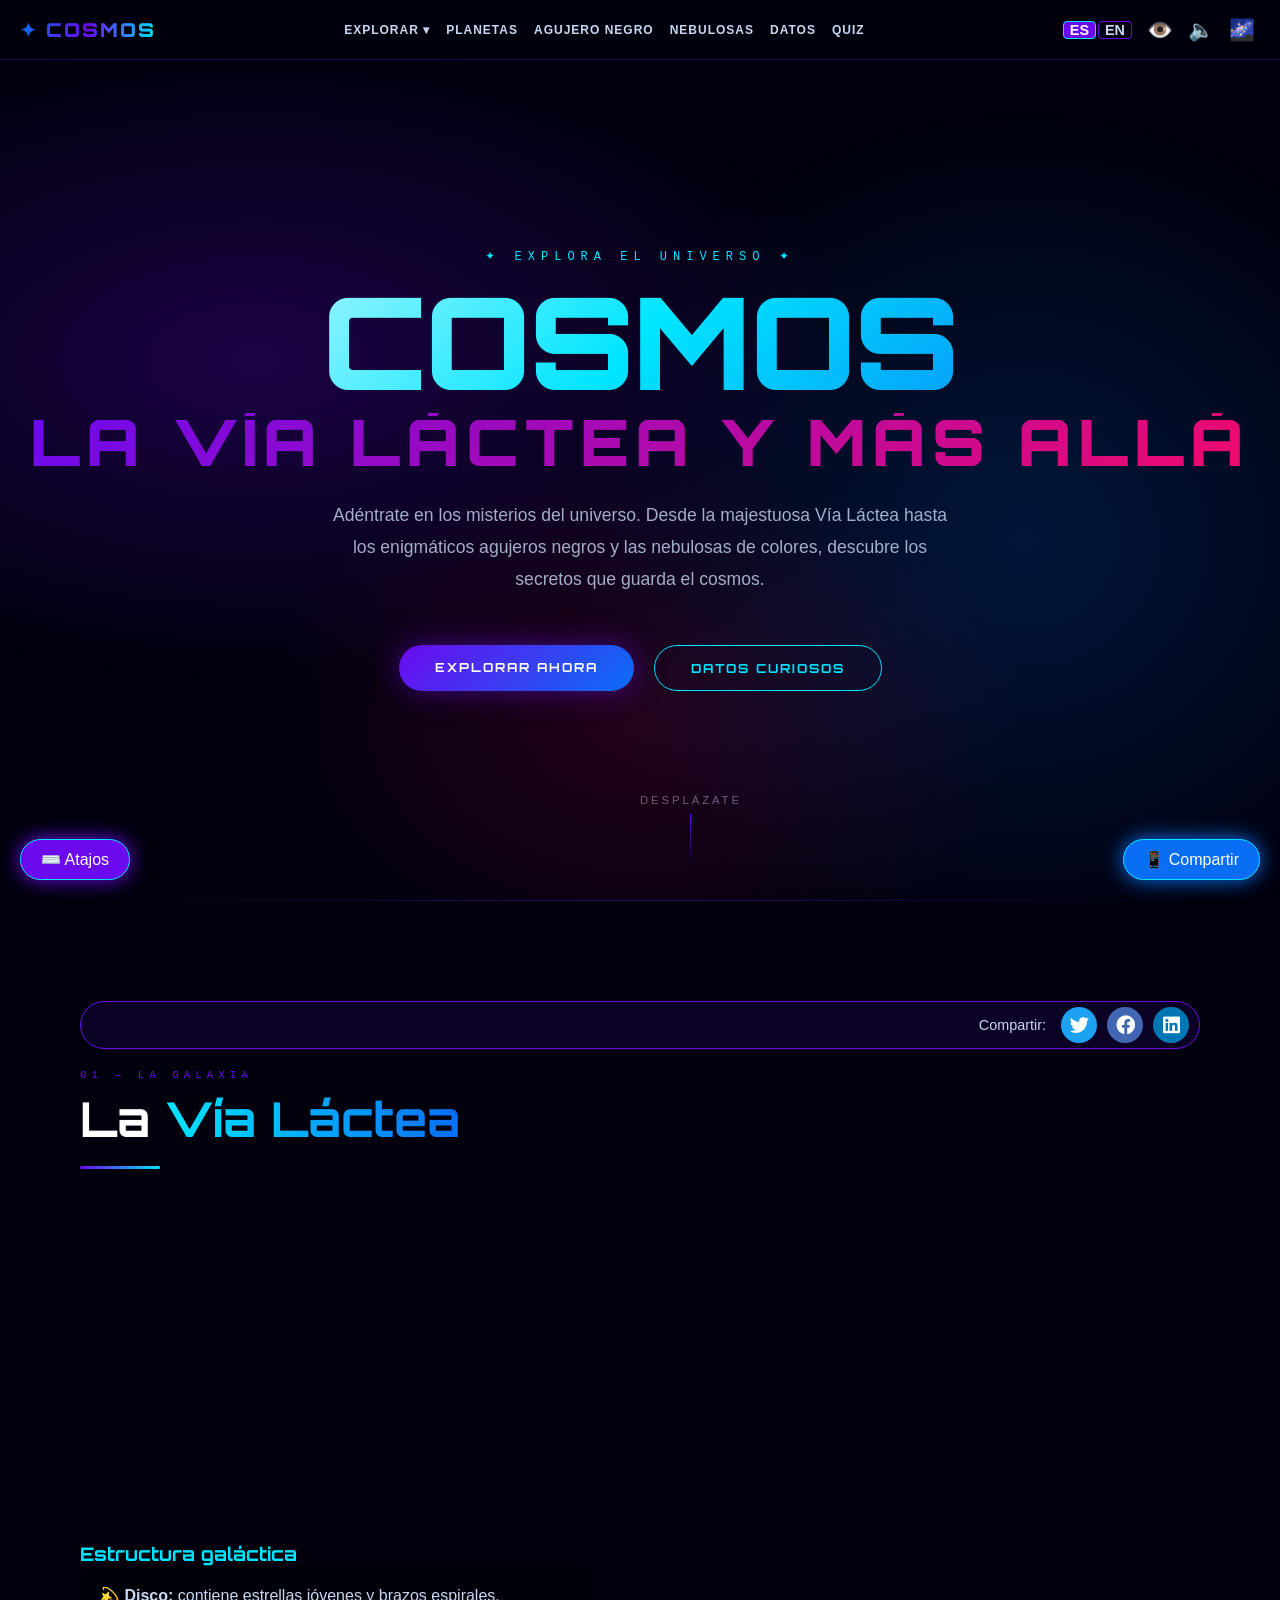
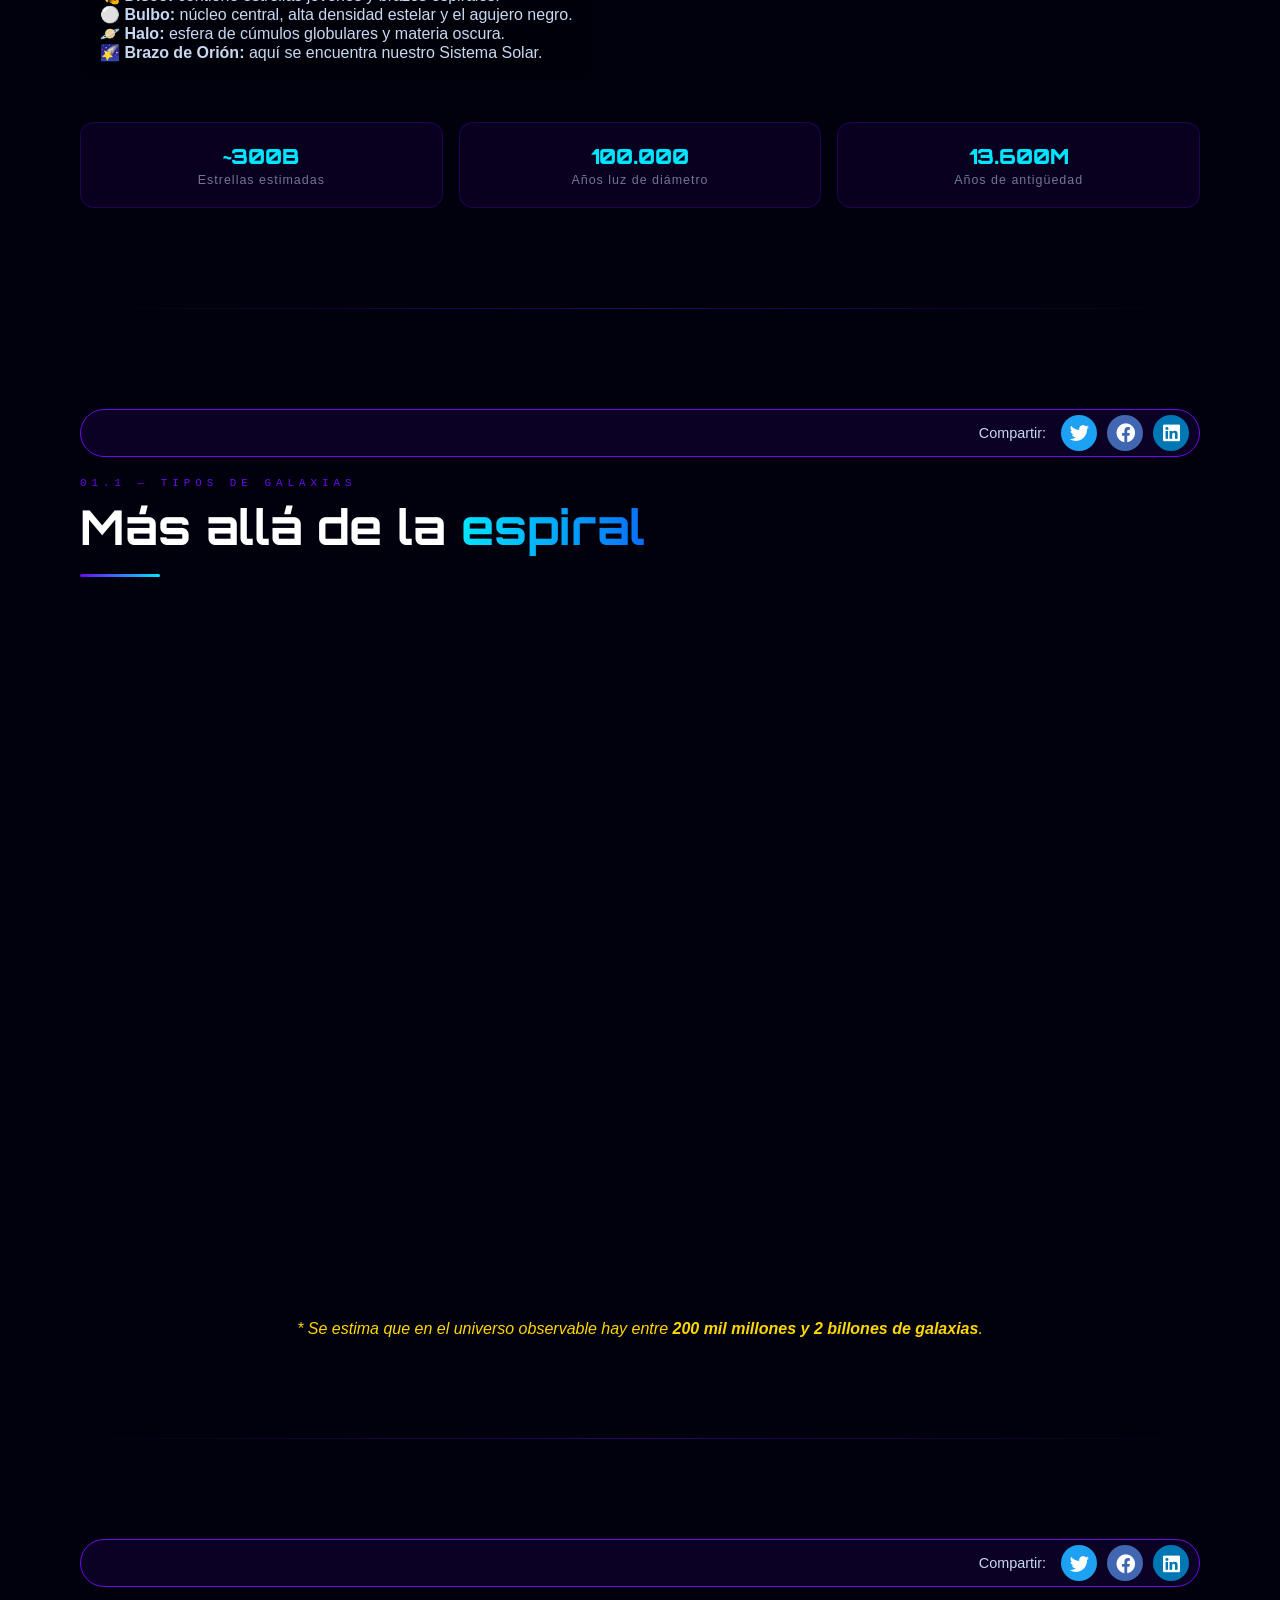
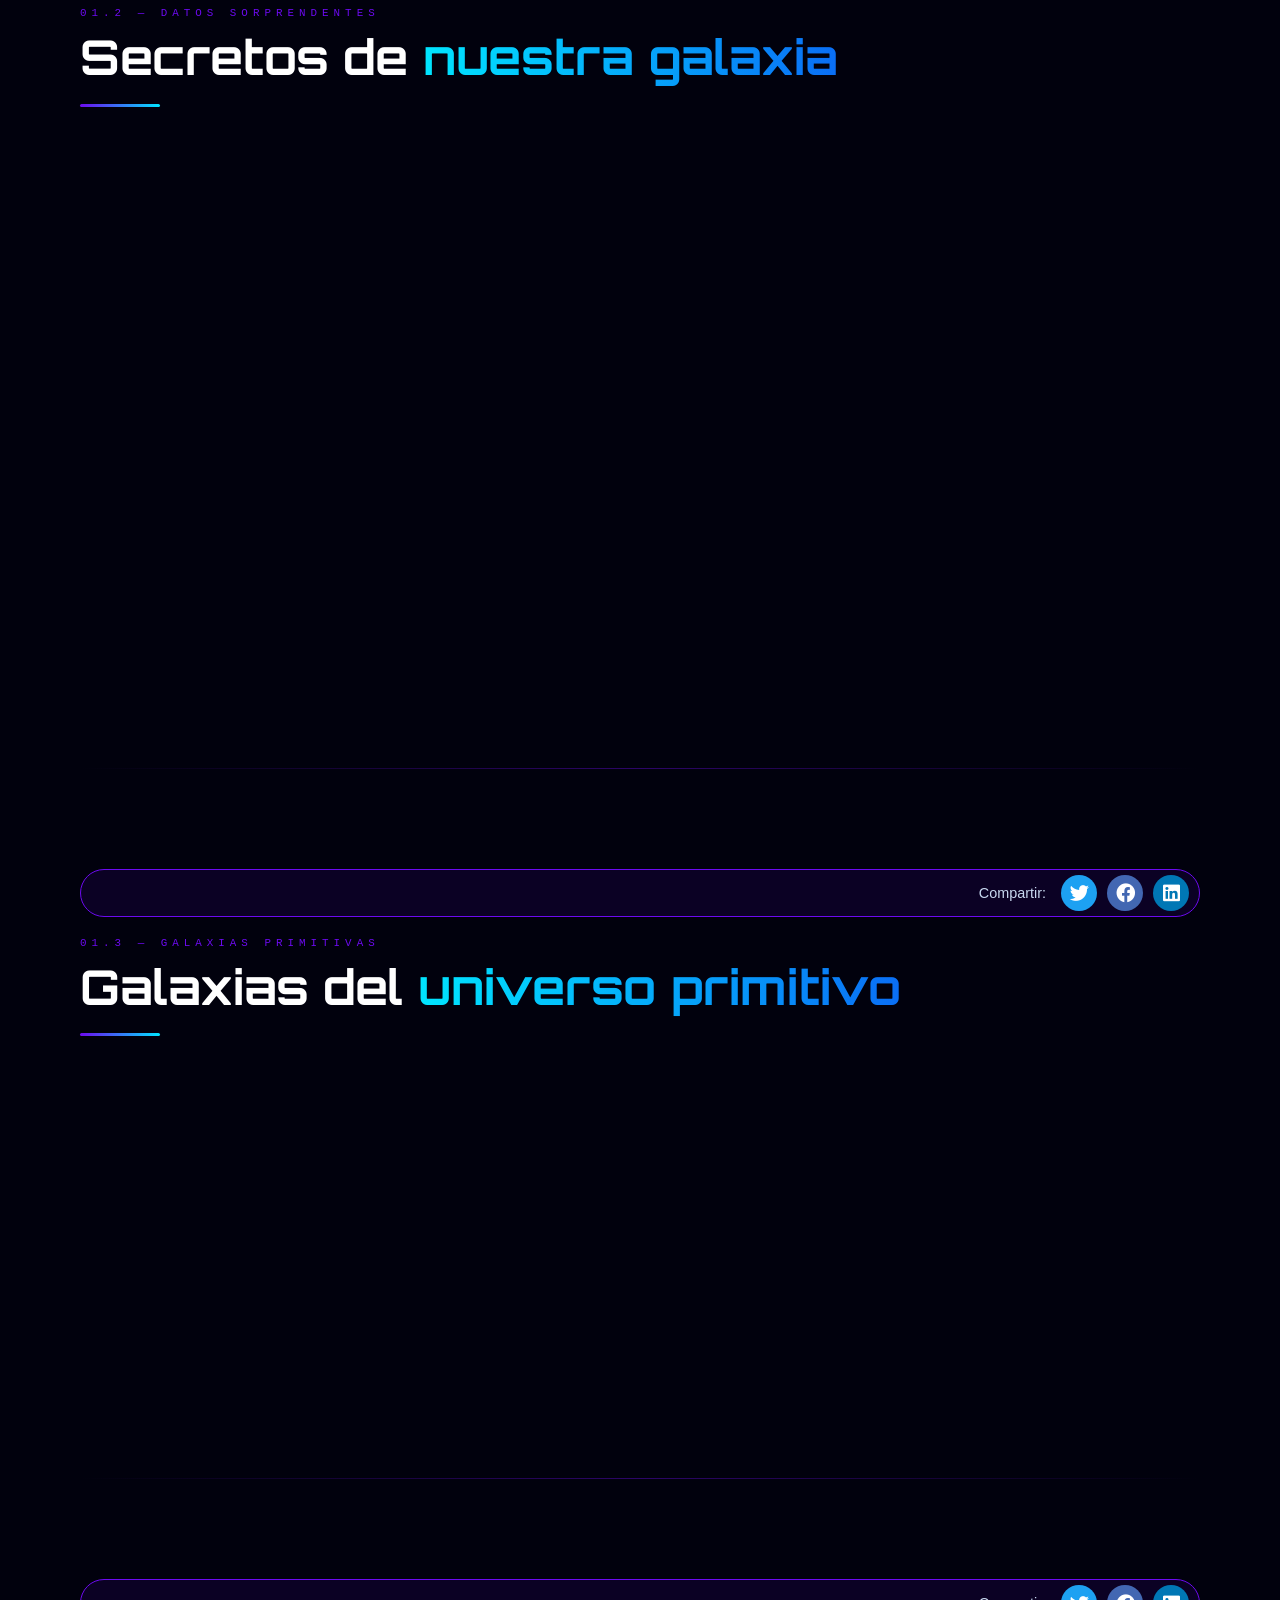
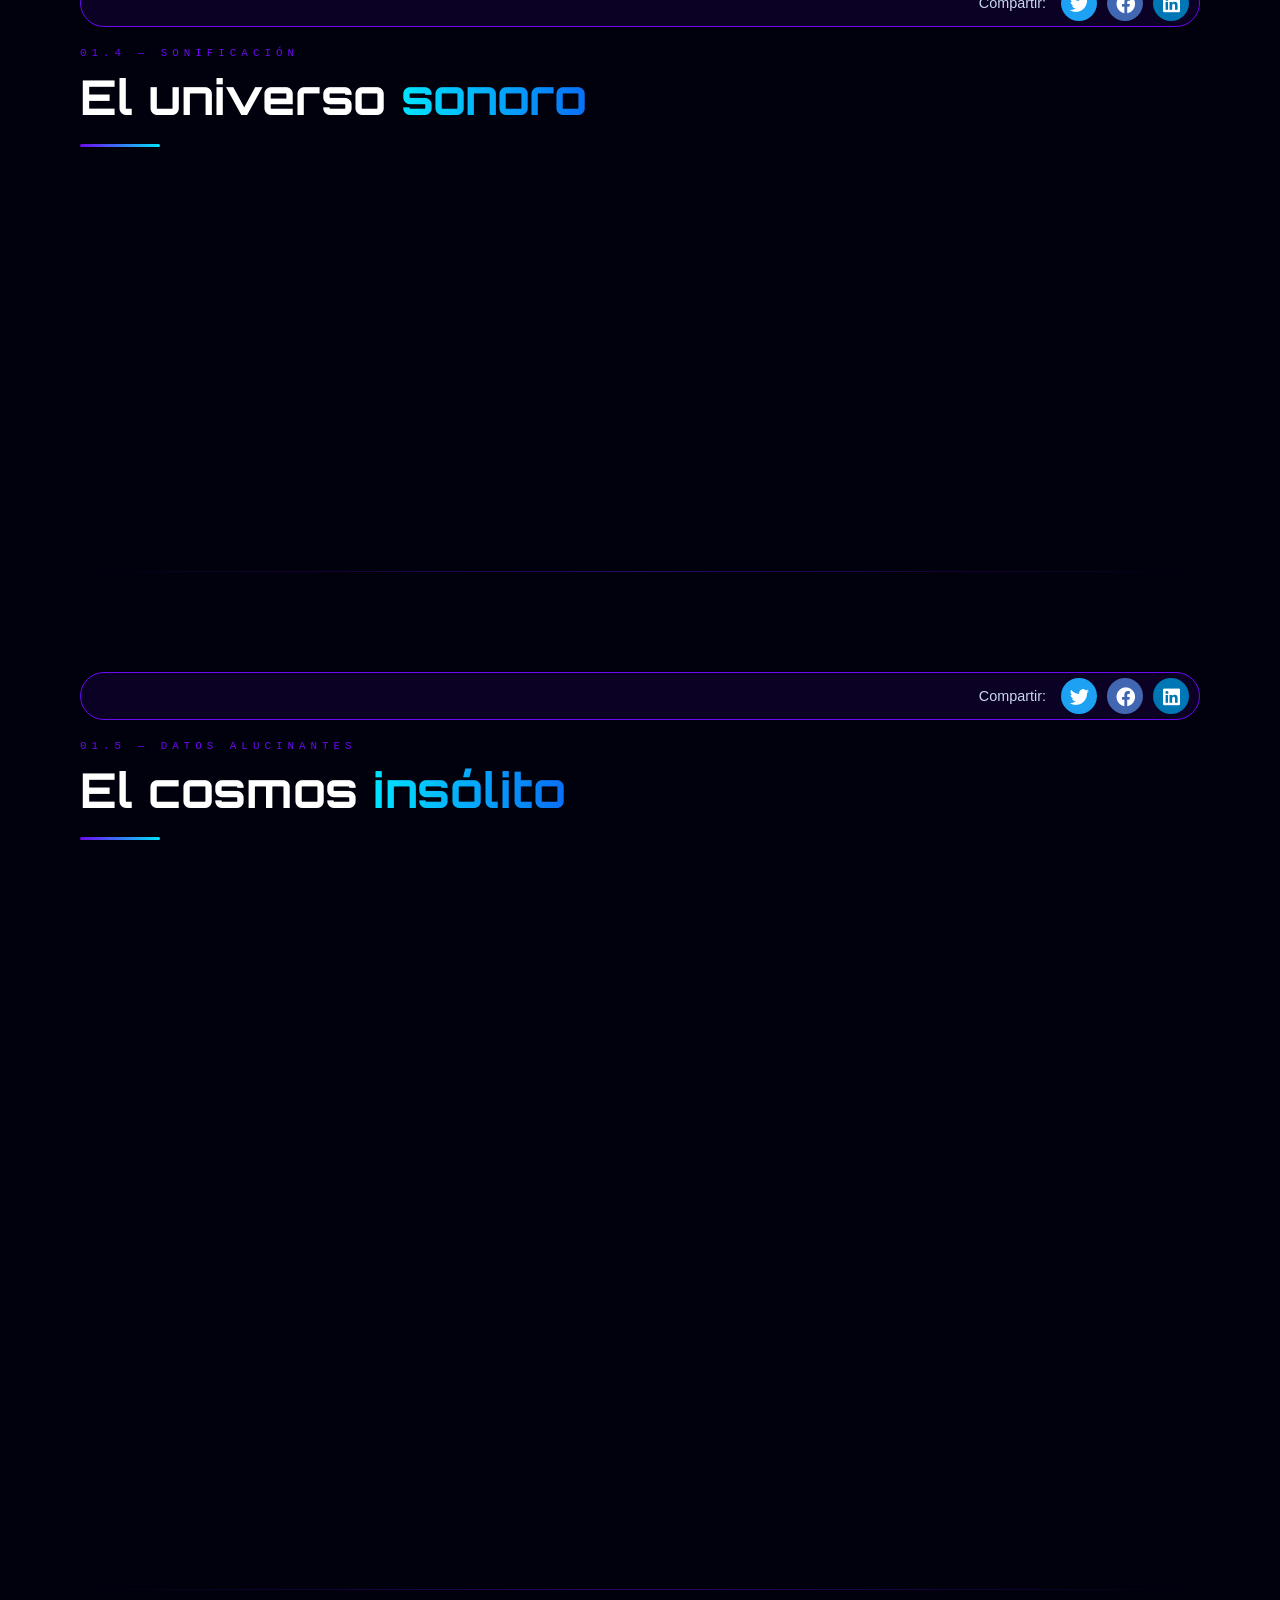
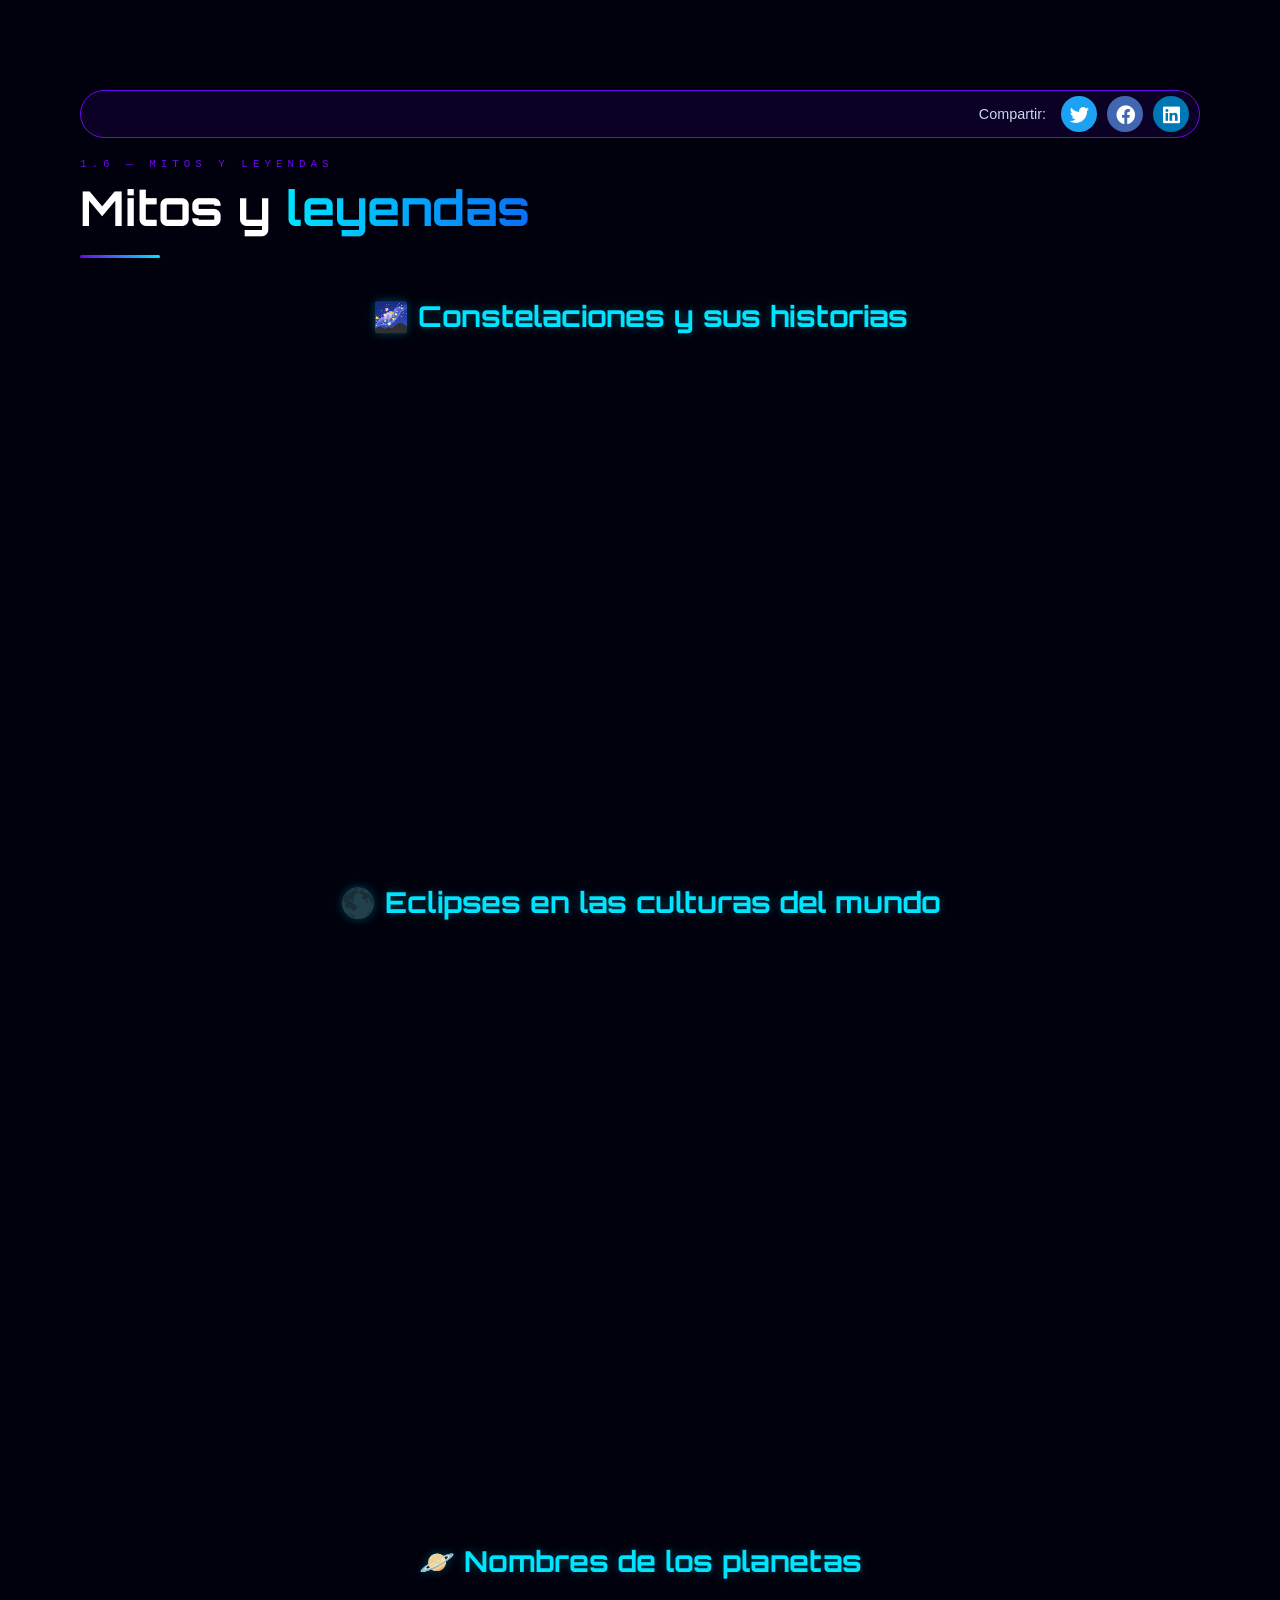
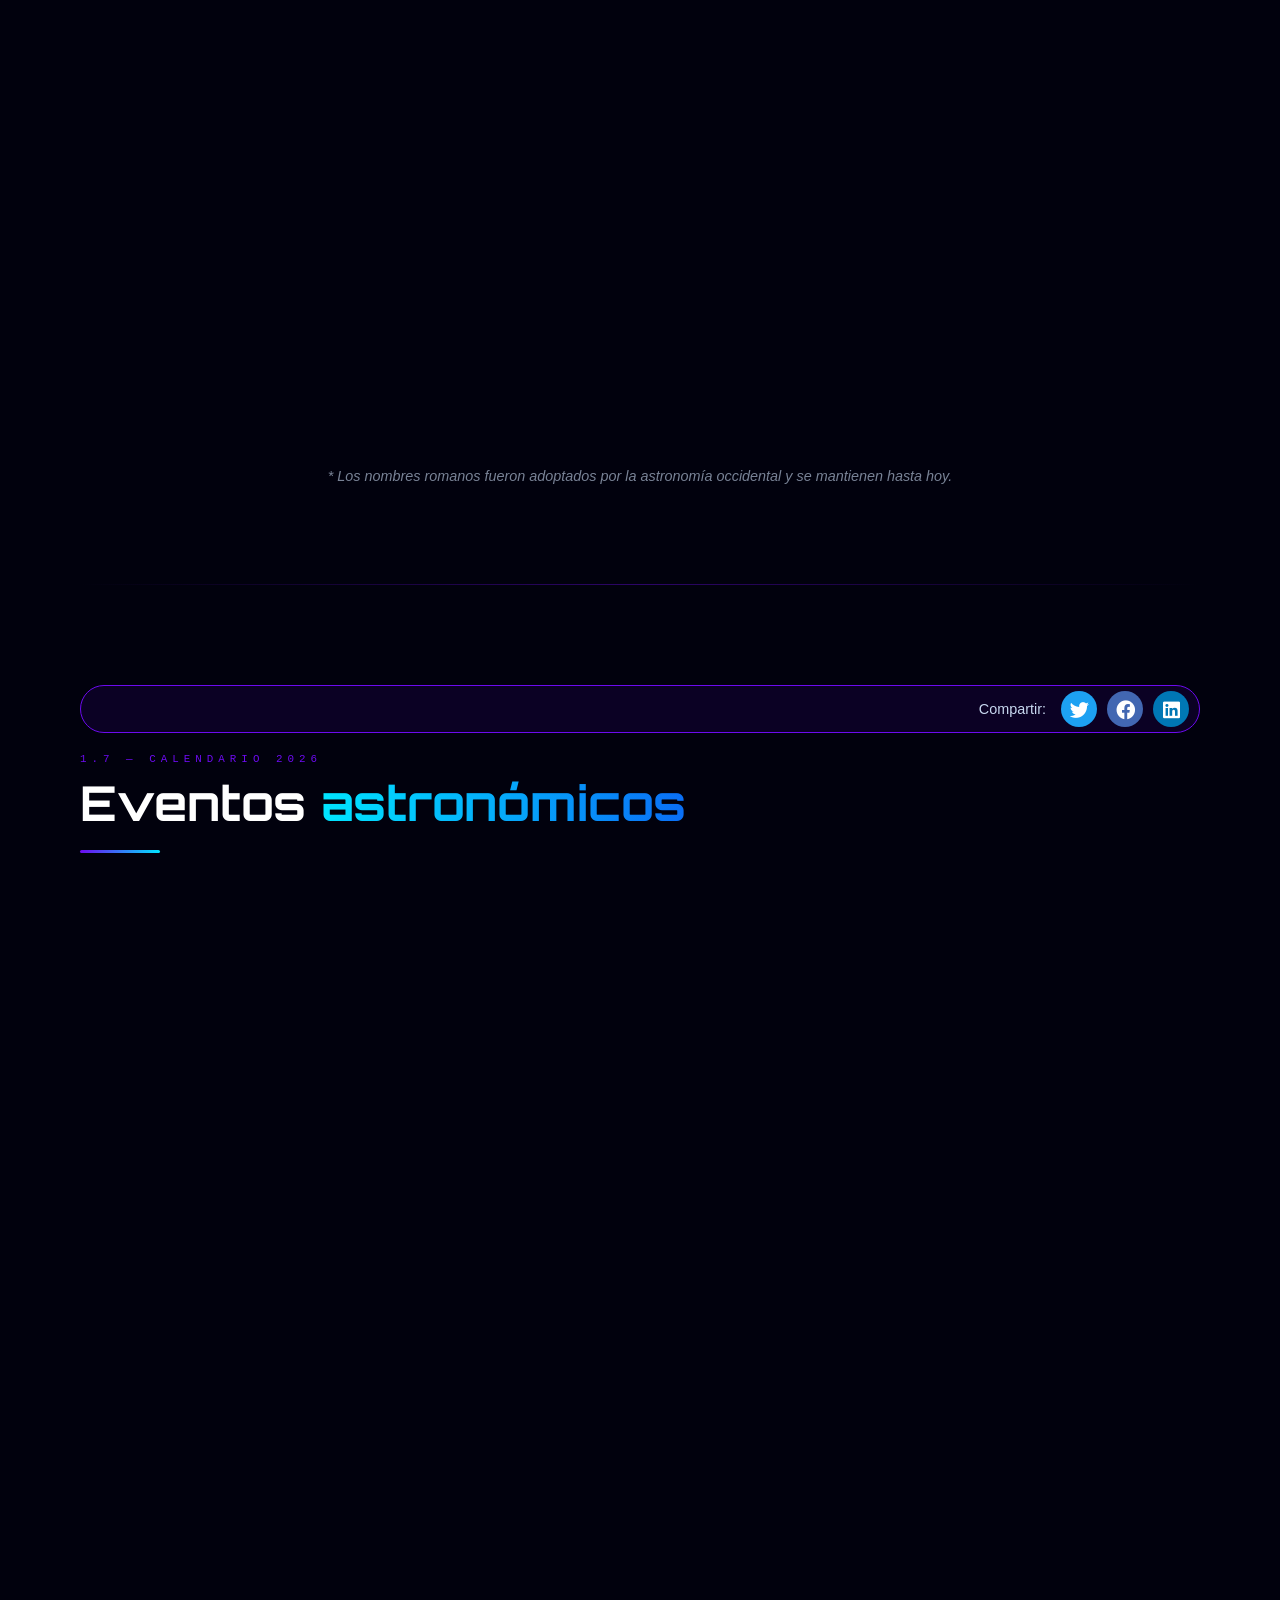
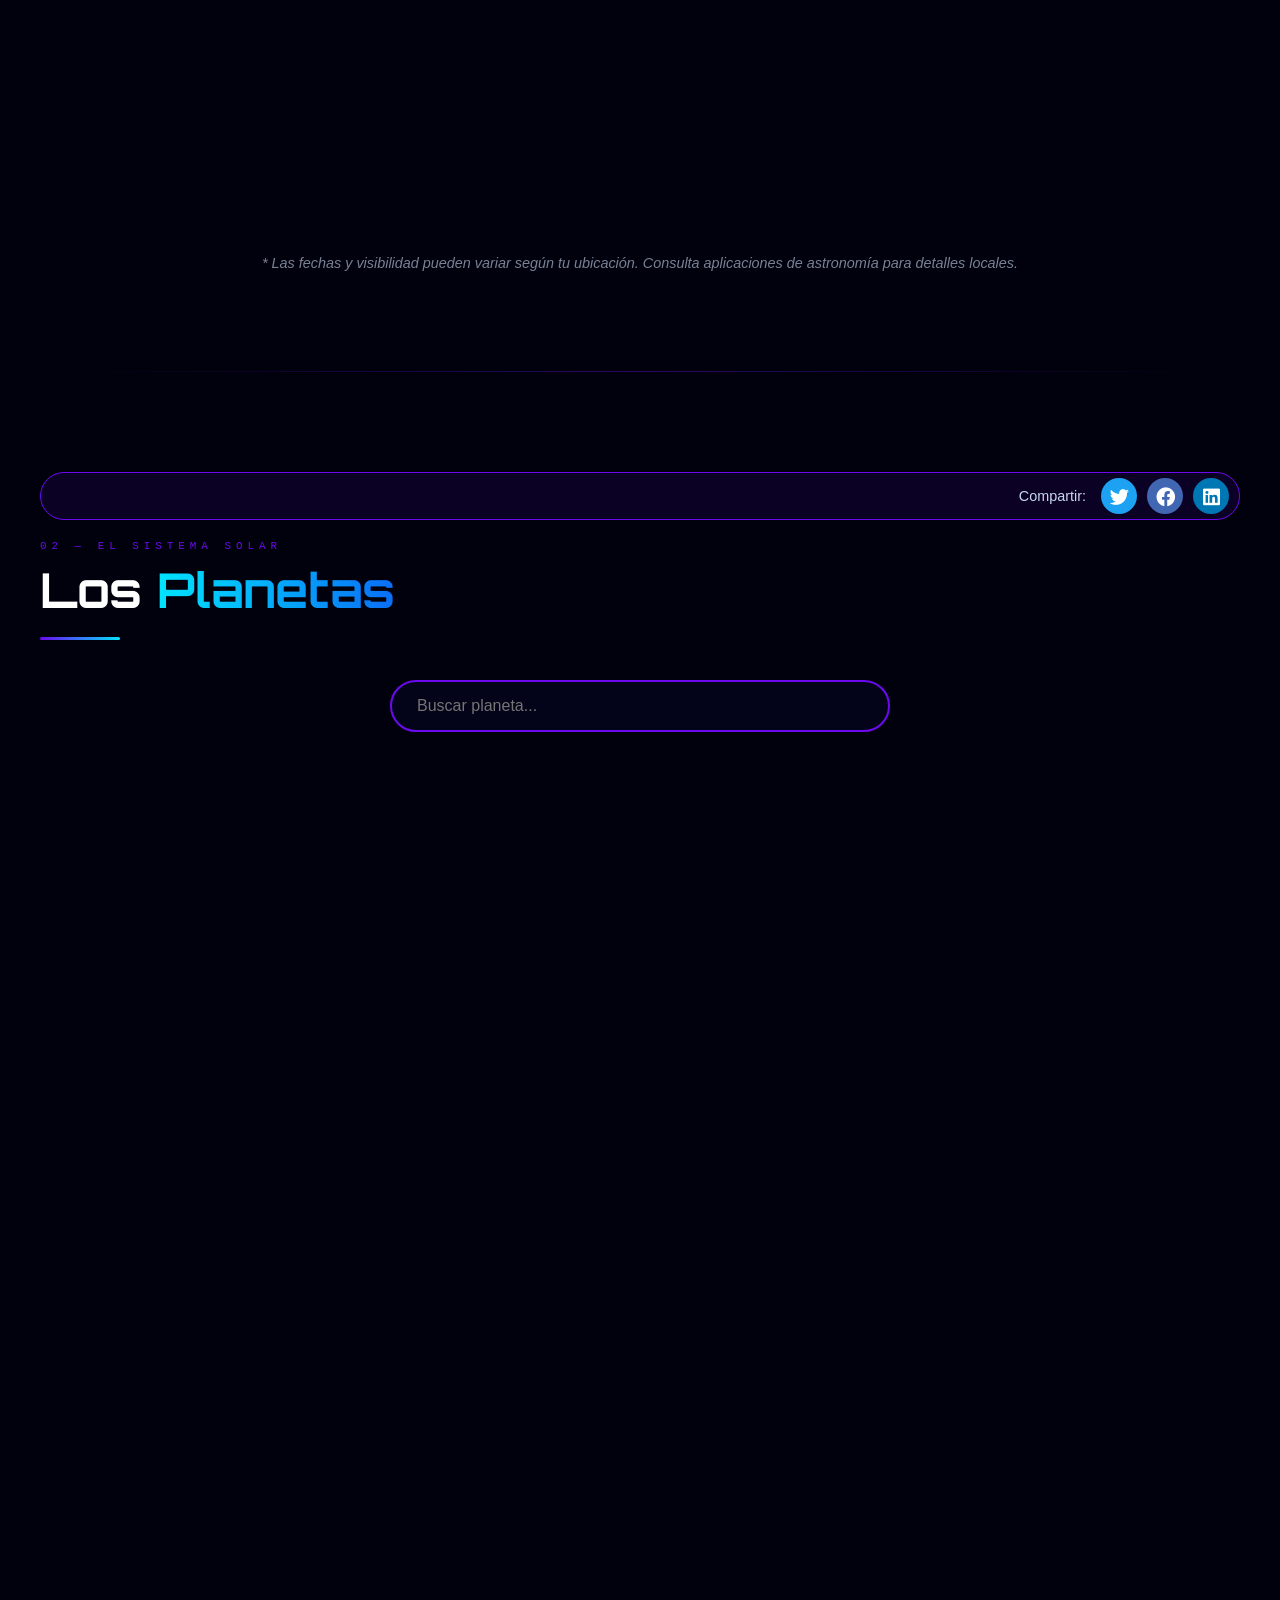
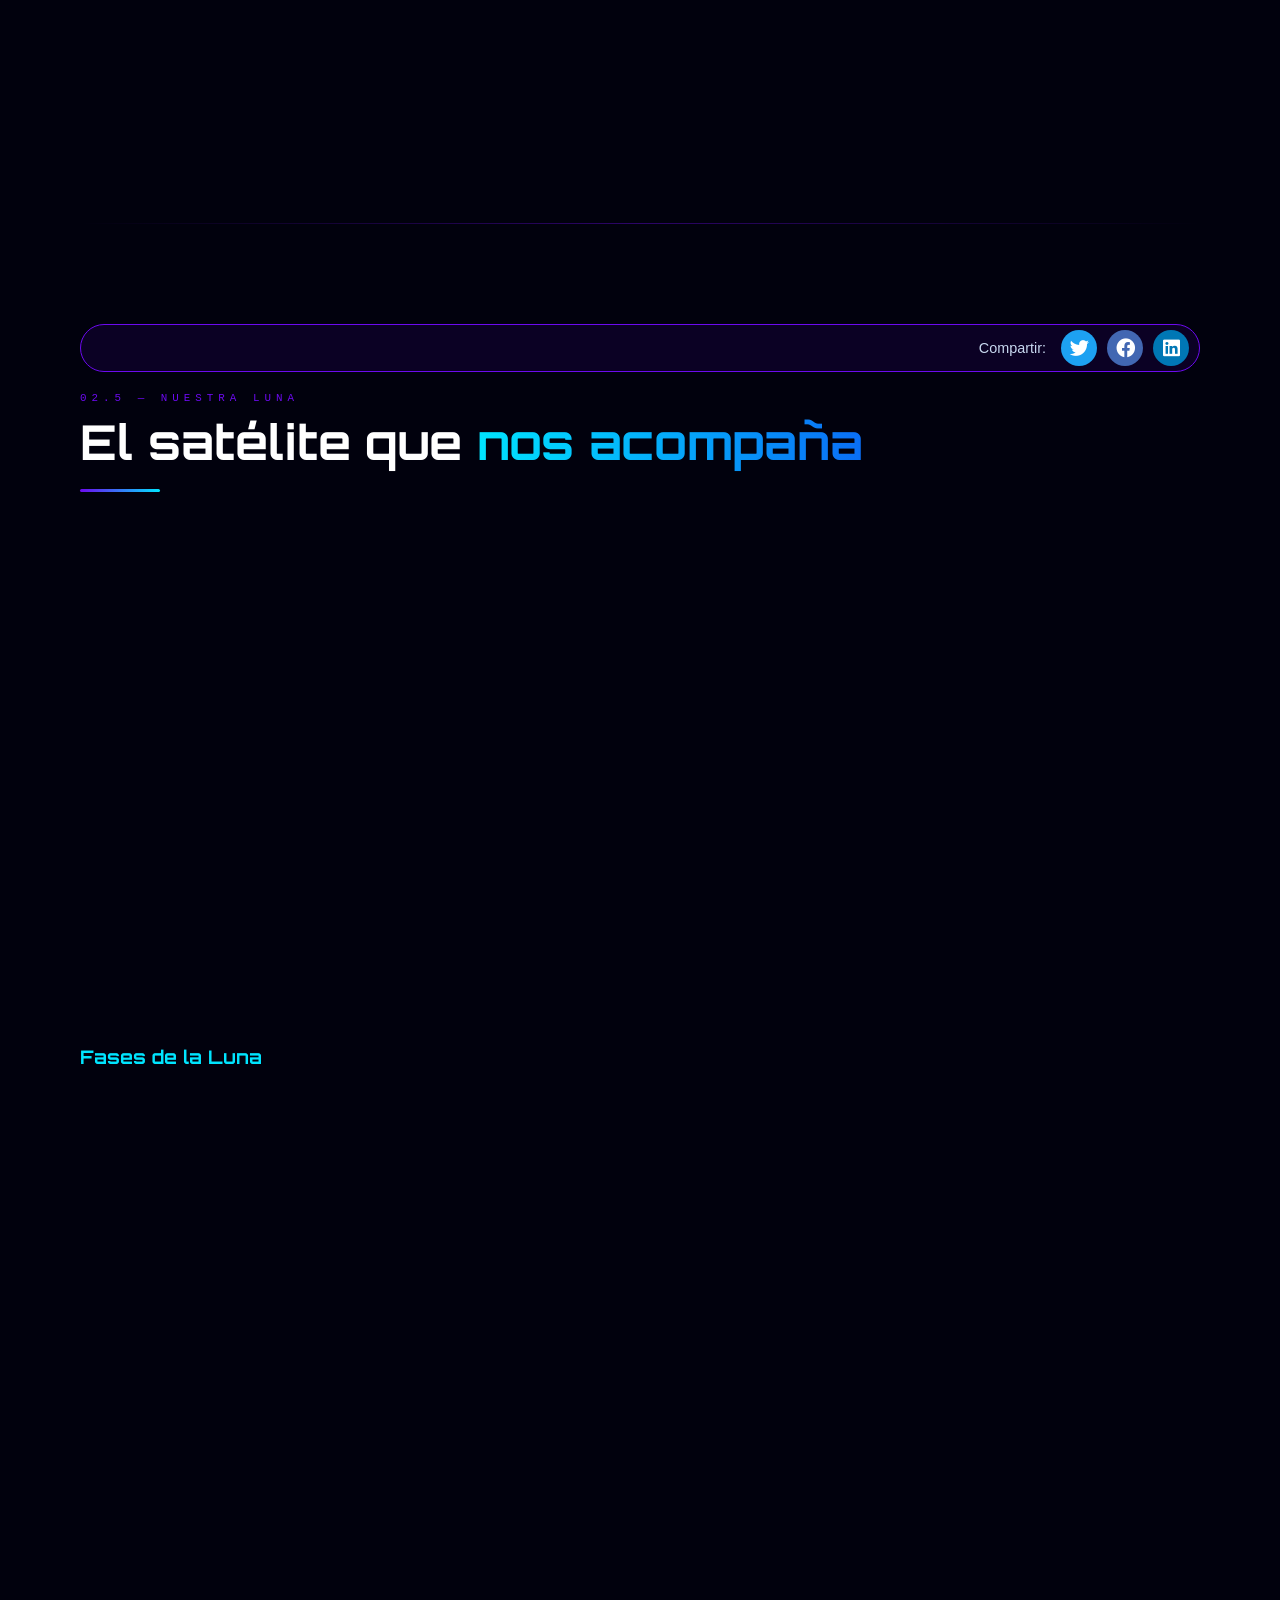
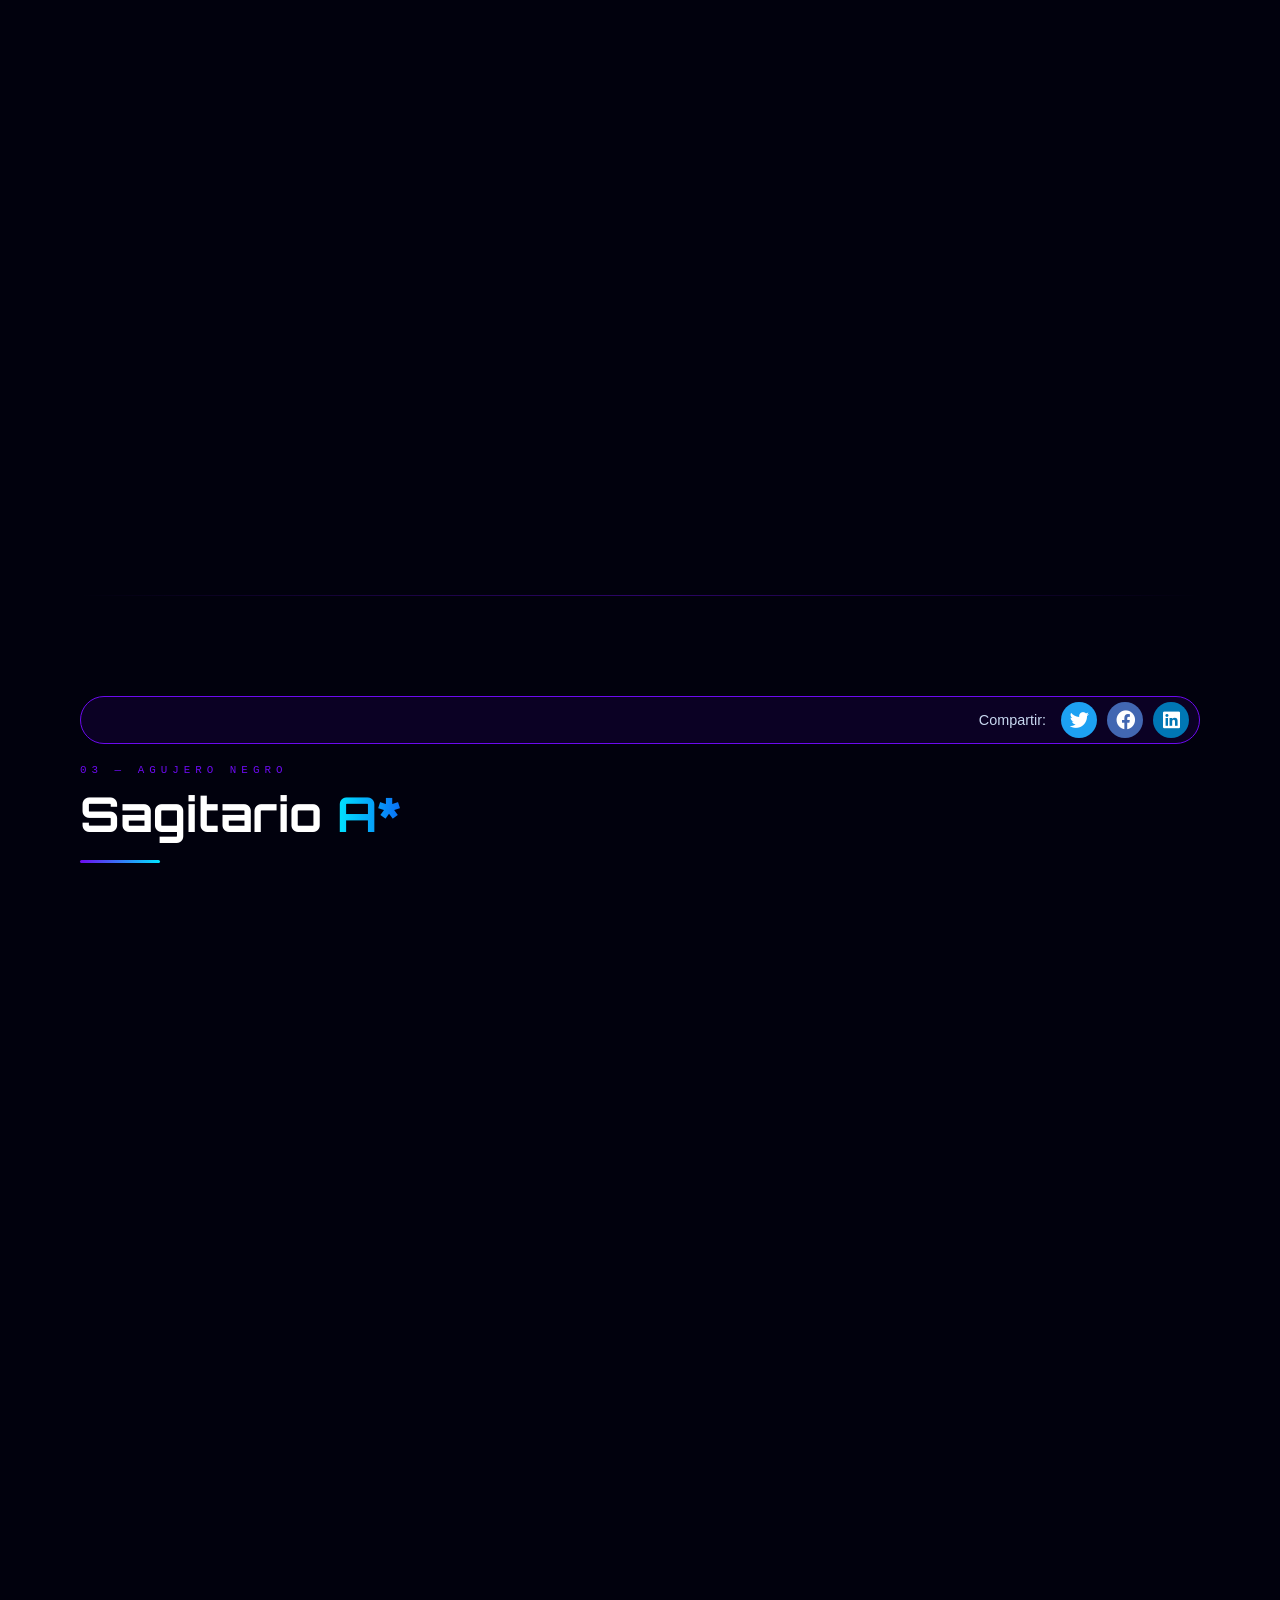
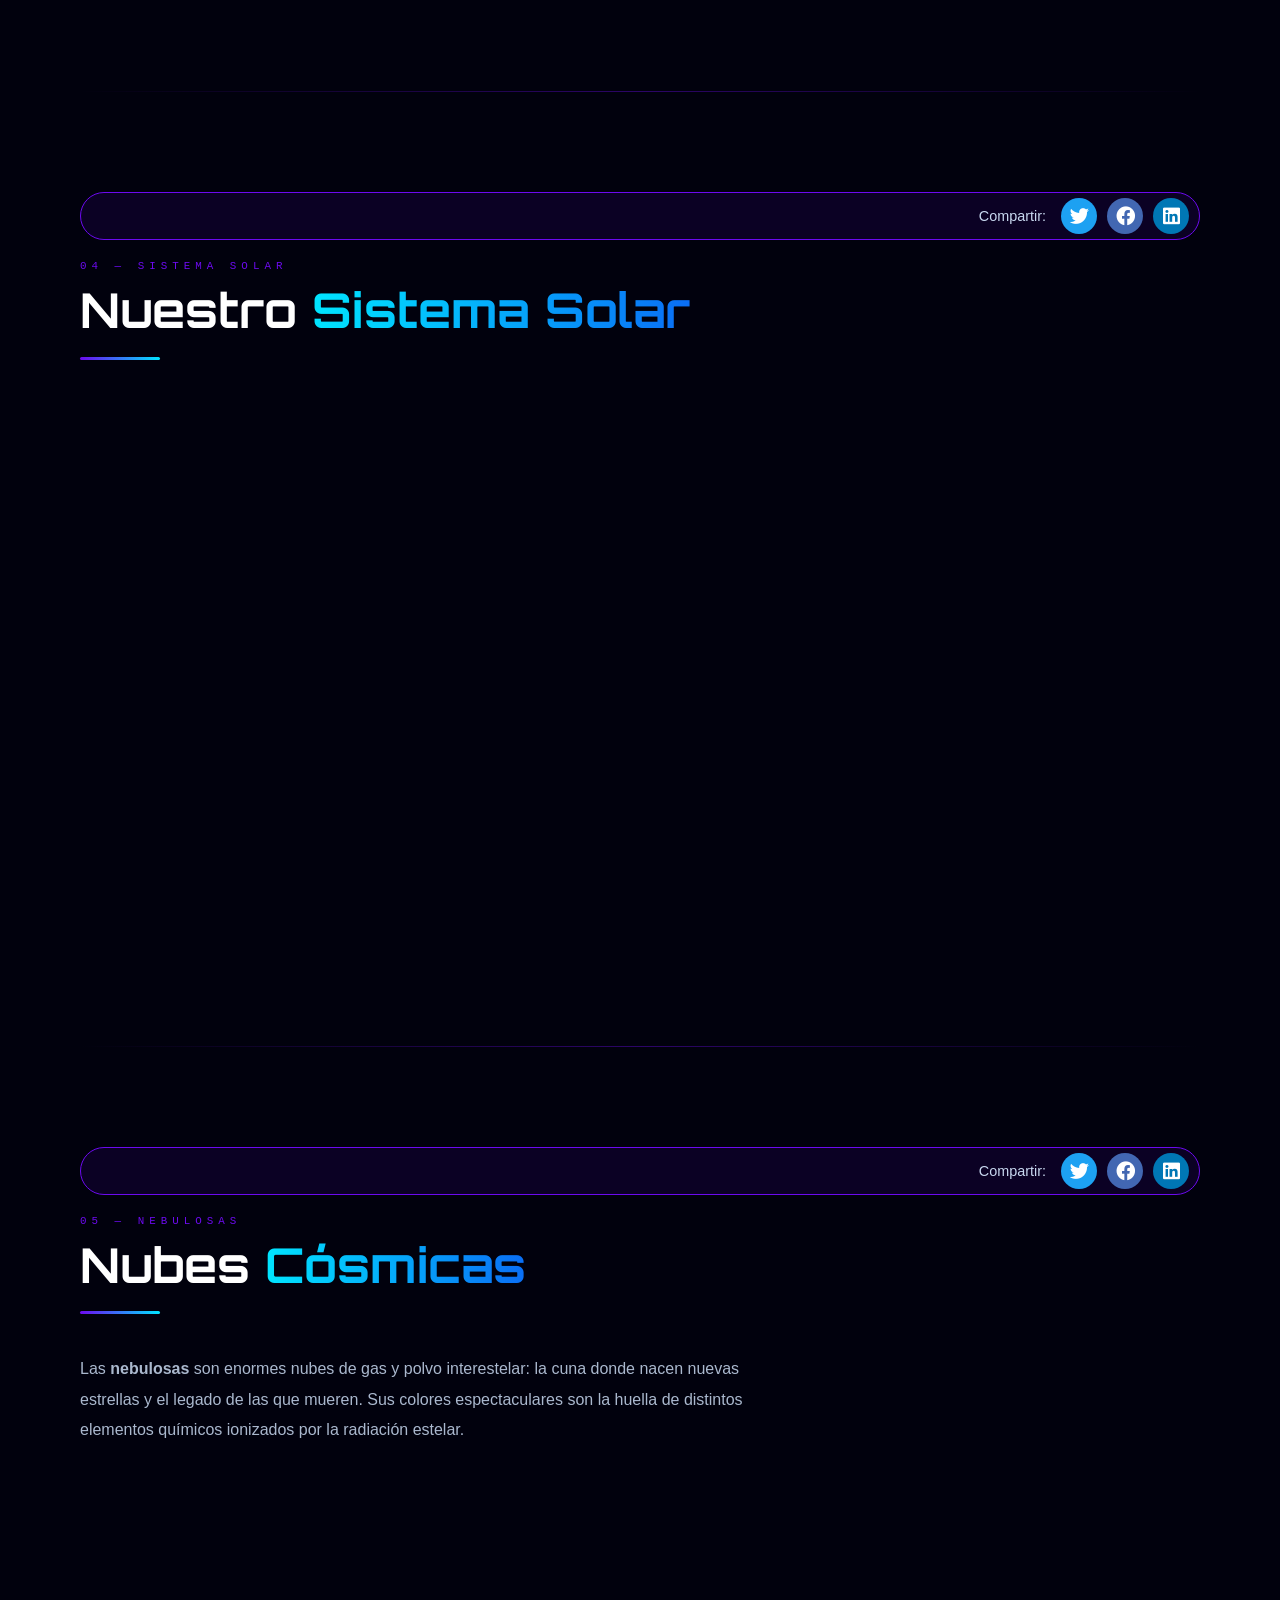
==== commit 111861ed: "Update index.html" ====
--- a/index.html
+++ b/index.html
@@ -3,6 +3,16 @@
 <head>
   <meta charset="UTF-8" />
   <meta name="viewport" content="width=device-width, initial-scale=1.0"/>
+  <meta property="og:title" content="COSMOS - El Universo a tu alcance" />
+  <meta property="og:description" content="Explora galaxias, planetas, agujeros negros, mitología astronómica y calculadoras interactivas. La guía definitiva del cosmos." />
+  <meta property="og:image" content="https://rimuru2321.github.io/proyecto-001/img/og-image.jpg" />
+  <meta property="og:url" content="https://rimuru2321.github.io/proyecto-001/" />
+  <meta property="og:type" content="website" />
+  <meta property="og:site_name" content="COSMOS" />
+  <meta name="twitter:card" content="summary_large_image" />
+  <meta name="twitter:title" content="COSMOS" />
+  <meta name="twitter:description" content="Explora galaxias, planetas, agujeros negros, mitología astronómica y calculadoras interactivas. La guía definitiva del cosmos." />
+  <meta name="twitter:image" content="https://rimuru2321.github.io/proyecto-001/img/og-image.jpg" />
   <link rel="shortcut icon" href="img/favicon.ico" type="image/x-icon">
   <link rel="manifest" href="manifest.json">
   <meta name="apple-mobile-web-app-capable" content="yes">
@@ -10,18 +20,15 @@
   <meta name="apple-mobile-web-app-title" content="Cosmos">
   <link rel="apple-touch-icon" href="img/icon-192.png">
   <title>COSMOS</title>
-  <!-- Enlace al CSS externo -->
+  <meta name="description" content="Explora el universo: galaxias, planetas, agujeros negros, mitología astronómica, calculadoras interactivas y eventos astronómicos 2026.">
+  <meta name="keywords" content="astronomía, galaxia, Vía Láctea, planetas, agujero negro, mitología, constelaciones, eventos astronómicos 2026">
   <link rel="stylesheet" href="css/styles.css">
-  <!-- Fuentes de Google -->
   <link href="https://fonts.googleapis.com/css2?family=Orbitron:wght@400;700;900&family=Rajdhani:wght@300;400;600&family=Space+Mono&display=swap" rel="stylesheet"/>
-  <!-- Font Awesome para iconos de redes sociales -->
   <link rel="stylesheet" href="https://cdnjs.cloudflare.com/ajax/libs/font-awesome/6.0.0-beta3/css/all.min.css">
-  <!-- SunCalc.js para cálculos astronómicos -->
   <script src="https://cdn.jsdelivr.net/npm/suncalc@1.9.0/suncalc.min.js"></script>
 </head>
 <body>
 
-  <!-- AVISO MODO ESCRITORIO (solo para móviles) -->
   <div id="aviso-modo-escritorio" class="aviso-escritorio" style="display: none;">
     <div class="aviso-contenido">
       <span class="aviso-icono">📱</span>
@@ -40,31 +47,48 @@
       <li class="dropdown">
         <a href="#galaxia" data-i18n="nav_explorar">Explorar ▾</a>
         <div class="dropdown-menu">
-          <a href="#galaxia-que-es" data-i18n="nav_galaxia">Vía Láctea</a>
-          <a href="#galaxia-estructura" data-i18n="nav_estructura">Estructura</a>
-          <a href="#galaxia-datos" data-i18n="nav_datos">Datos</a>
-          <a href="#tipos-galaxias" data-i18n="nav_tipos_galaxias">Tipos de galaxias</a>
-          <a href="#datos-via-lactea" data-i18n="nav_datos_via">Datos Vía Láctea</a>
-          <a href="#galaxias-primitivas" data-i18n="nav_galaxias_primitivas">Galaxias primitivas</a>
-          <a href="#sonificacion" data-i18n="nav_sonificacion">Sonificación</a>
-          <a href="#curiosidades-extra" data-i18n="nav_curiosidades_extra">Curiosidades extra</a>
-          <a href="#mitos-leyendas" data-i18n="nav_mitos">Mitos y leyendas</a>
-          <a href="#eventos-2026" data-i18n="nav_eventos">Eventos 2026</a>
-          <a href="#planetas" data-i18n="nav_planetas">Planetas</a>
-          <a href="#sistema-solar" data-i18n="nav_sistema_solar">Sistema Solar</a>
-          <a href="#agujero-negro" data-i18n="nav_agujero_negro">Agujero Negro</a>
-          <a href="#nebulosas" data-i18n="nav_nebulosas">Nebulosas</a>
-          <a href="#misiones" data-i18n="nav_misiones">Misiones</a>
-          <a href="#glosario" data-i18n="nav_glosario">Glosario</a>
-          <a href="#constelaciones" data-i18n="nav_constelaciones">Constelaciones</a>
-          <a href="#curiosidades" data-i18n="nav_curiosidades">Curiosidades</a>
-          <a href="#calculadora-edad" data-i18n="nav_calculadora">Edad Planetaria</a>
-          <a href="#calculadora-peso" data-i18n="nav_peso">Peso Planetario</a>
-          <a href="#timeline" data-i18n="nav_timeline">Línea de Tiempo</a>
-          <a href="#quiz" data-i18n="nav_quiz">Quiz</a>
-          <a href="#clima-espacial" data-i18n="nav_clima">Clima Espacial</a>
-          <a href="#noticias" data-i18n="nav_noticias">Noticias</a>
-          <a href="#comentarios" data-i18n="nav_comentarios">Comentarios</a>
+          <!-- SECCIÓN 01: La Galaxia y sus derivados -->
+          <div class="dropdown-category">🌌 LA GALAXIA</div>
+          <a href="#galaxia-que-es" data-i18n="nav_galaxia">01. Vía Láctea</a>
+          <a href="#galaxia-estructura" data-i18n="nav_estructura">01.1 Estructura</a>
+          <a href="#galaxia-datos" data-i18n="nav_datos">01.2 Datos</a>
+          <a href="#tipos-galaxias" data-i18n="nav_tipos_galaxias">01.3 Tipos de galaxias</a>
+          <a href="#datos-via-lactea" data-i18n="nav_datos_via">01.4 Datos Vía Láctea</a>
+          <a href="#galaxias-primitivas" data-i18n="nav_galaxias_primitivas">01.5 Galaxias primitivas</a>
+          <a href="#sonificacion" data-i18n="nav_sonificacion">01.6 Sonificación</a>
+          <a href="#curiosidades-extra" data-i18n="nav_curiosidades_extra">01.7 Curiosidades extra</a>
+          <!-- SECCIÓN 02: Sistema Solar -->
+          <div class="dropdown-category">🪐 SISTEMA SOLAR</div>
+          <a href="#planetas" data-i18n="nav_planetas">02. Planetas</a>
+          <a href="#luna" data-i18n="nav_luna">02.5 Luna</a>
+          <a href="#agujero-negro" data-i18n="nav_agujero_negro">03. Agujero Negro</a>
+          <a href="#sistema-solar" data-i18n="nav_sistema_solar">04. Sistema Solar</a>
+          <a href="#nebulosas" data-i18n="nav_nebulosas">05. Nebulosas</a>
+          <!-- SECCIÓN 03: Exploración -->
+          <div class="dropdown-category">🚀 EXPLORACIÓN</div>
+          <a href="#misiones" data-i18n="nav_misiones">06. Misiones</a>
+          <a href="#glosario" data-i18n="nav_glosario">07. Glosario</a>
+          <a href="#constelaciones" data-i18n="nav_constelaciones">08. Constelaciones</a>
+          <a href="#curiosidades" data-i18n="nav_curiosidades">09. Curiosidades</a>
+          <!-- SECCIÓN 04: Mitos y Eventos -->
+          <div class="dropdown-category">📜 CULTURA</div>
+          <a href="#mitos-leyendas" data-i18n="nav_mitos">10. Mitos y leyendas</a>
+          <a href="#eventos-2026" data-i18n="nav_eventos">11. Eventos 2026</a>
+          <!-- SECCIÓN 05: Herramientas -->
+          <div class="dropdown-category">🛠️ HERRAMIENTAS</div>
+          <a href="#calculadora-edad" data-i18n="nav_calculadora">12. Edad Planetaria</a>
+          <a href="#calculadora-peso" data-i18n="nav_peso">13. Peso Planetario</a>
+          <a href="#comparador" data-i18n="nav_comparador">14. Comparador de tamaños</a>
+          <a href="#historia-hoy" data-i18n="nav_historia">15. Hoy en la historia</a>
+          <a href="#efemerides" data-i18n="nav_efemerides">16. Efemérides</a>
+          <a href="#timeline" data-i18n="nav_timeline">17. Línea de Tiempo</a>
+          <a href="#quiz" data-i18n="nav_quiz">18. Quiz</a>
+          <!-- SECCIÓN 06: Actualidad -->
+          <div class="dropdown-category">🌍 ACTUALIDAD</div>
+          <a href="#clima-espacial" data-i18n="nav_clima">19. Clima Espacial</a>
+          <a href="#noticias" data-i18n="nav_noticias">20. Noticias</a>
+          <a href="#apod" data-i18n="nav_apod">21. NASA APOD</a>
+          <a href="#comentarios" data-i18n="nav_comentarios">22. Comentarios</a>
         </div>
       </li>
       <li><a href="#planetas" data-i18n="nav_planetas">Planetas</a></li>
@@ -85,7 +109,7 @@
     </div>
   </nav>
 
-  <!-- Panel de atajos de teclado rapido -->
+  <!-- Panel de atajos de teclado -->
   <div class="atajos-panel" id="atajos-panel">
     <button class="atajos-toggle" id="atajos-toggle">⌨️ Atajos</button>
     <div class="atajos-contenido" id="atajos-contenido">
@@ -105,6 +129,9 @@
         <li><kbd>K</kbd> - Peso Planetario</li>
         <li><kbd>6</kbd> - Eventos 2026</li>
         <li><kbd>Y</kbd> - Mitos y leyendas</li>
+        <li><kbd>F</kbd> - Efemérides</li>
+        <li><kbd>O</kbd> - Comparador</li>
+        <li><kbd>U</kbd> - Hoy en la historia</li>
       </ul>
     </div>
   </div>
@@ -206,7 +233,7 @@
       <a href="#" class="share-btn facebook" onclick="shareOnFacebook('Tipos de galaxias')"><i class="fab fa-facebook"></i></a>
       <a href="#" class="share-btn linkedin" onclick="shareOnLinkedIn('Tipos de galaxias')"><i class="fab fa-linkedin"></i></a>
     </div>
-    <p class="section-label">🌌 Tipos de galaxias</p>
+    <p class="section-label">01.1 — Tipos de galaxias</p>
     <h2 class="section-title">Más allá de la <span>espiral</span></h2>
     <div class="divider"></div>
     <div class="galaxy-types-grid reveal">
@@ -243,7 +270,7 @@
       <a href="#" class="share-btn facebook" onclick="shareOnFacebook('Datos de la Vía Láctea')"><i class="fab fa-facebook"></i></a>
       <a href="#" class="share-btn linkedin" onclick="shareOnLinkedIn('Datos de la Vía Láctea')"><i class="fab fa-linkedin"></i></a>
     </div>
-    <p class="section-label">🔍 Datos sorprendentes</p>
+    <p class="section-label">01.2 — Datos sorprendentes</p>
     <h2 class="section-title">Secretos de <span>nuestra galaxia</span></h2>
     <div class="divider"></div>
     <div class="milkyway-facts-grid reveal">
@@ -279,7 +306,7 @@
       <a href="#" class="share-btn facebook" onclick="shareOnFacebook('Galaxias primitivas')"><i class="fab fa-facebook"></i></a>
       <a href="#" class="share-btn linkedin" onclick="shareOnLinkedIn('Galaxias primitivas')"><i class="fab fa-linkedin"></i></a>
     </div>
-    <p class="section-label">🌠 El estirón cósmico</p>
+    <p class="section-label">01.3 — Galaxias primitivas</p>
     <h2 class="section-title">Galaxias del <span>universo primitivo</span></h2>
     <div class="divider"></div>
     <div class="primitive-container reveal">
@@ -302,7 +329,7 @@
       <a href="#" class="share-btn facebook" onclick="shareOnFacebook('Sonificación de galaxias')"><i class="fab fa-facebook"></i></a>
       <a href="#" class="share-btn linkedin" onclick="shareOnLinkedIn('Sonificación de galaxias')"><i class="fab fa-linkedin"></i></a>
     </div>
-    <p class="section-label">🎵 ¿A qué suena una galaxia?</p>
+    <p class="section-label">01.4 — Sonificación</p>
     <h2 class="section-title">El universo <span>sonoro</span></h2>
     <div class="divider"></div>
     <div class="sonificacion-container reveal">
@@ -324,7 +351,7 @@
       <a href="#" class="share-btn facebook" onclick="shareOnFacebook('Más curiosidades')"><i class="fab fa-facebook"></i></a>
       <a href="#" class="share-btn linkedin" onclick="shareOnLinkedIn('Más curiosidades')"><i class="fab fa-linkedin"></i></a>
     </div>
-    <p class="section-label">✨ Datos alucinantes</p>
+    <p class="section-label">01.5 — Datos alucinantes</p>
     <h2 class="section-title">El cosmos <span>insólito</span></h2>
     <div class="divider"></div>
     <div class="extra-curiosidades-grid reveal">
@@ -360,7 +387,7 @@
       <a href="#" class="share-btn facebook" onclick="shareOnFacebook('Mitos y leyendas del cosmos')"><i class="fab fa-facebook"></i></a>
       <a href="#" class="share-btn linkedin" onclick="shareOnLinkedIn('Mitos y leyendas del cosmos')"><i class="fab fa-linkedin"></i></a>
     </div>
-    <p class="section-label">📜 Sabiduría ancestral</p>
+    <p class="section-label">1.6 — Mitos y leyendas</p>
     <h2 class="section-title">Mitos y <span>leyendas</span></h2>
     <div class="divider"></div>
 
@@ -481,8 +508,8 @@
       <a href="#" class="share-btn facebook" onclick="shareOnFacebook('Eventos astronómicos 2026')"><i class="fab fa-facebook"></i></a>
       <a href="#" class="share-btn linkedin" onclick="shareOnLinkedIn('Eventos astronómicos 2026')"><i class="fab fa-linkedin"></i></a>
     </div>
-    <p class="section-label">📅 No te pierdas nada</p>
-    <h2 class="section-title">Calendario <span>2026</span></h2>
+    <p class="section-label">1.7 — Calendario 2026</p>
+    <h2 class="section-title">Eventos <span>astronómicos</span></h2>
     <div class="divider"></div>
     <div class="eventos-grid reveal">
       <!-- Enero -->
@@ -746,7 +773,7 @@
       <a href="#" class="share-btn facebook" onclick="shareOnFacebook('Nuestra Luna')"><i class="fab fa-facebook"></i></a>
       <a href="#" class="share-btn linkedin" onclick="shareOnLinkedIn('Nuestra Luna')"><i class="fab fa-linkedin"></i></a>
     </div>
-    <p class="section-label">🌕 02.5 — Nuestra Luna</p>
+    <p class="section-label">02.5 — Nuestra Luna</p>
     <h2 class="section-title">El satélite que <span>nos acompaña</span></h2>
     <div class="divider"></div>
 
@@ -1034,7 +1061,7 @@
         <img src="img/estacion.jpg" alt="Estación Espacial Internacional en órbita terrestre" class="mision-img" loading="lazy">
         <h3 data-i18n="mision_iss">Estación Espacial Internacional</h3>
         <p class="mision-fecha">1998-presente</p>
-        <p data-i18n="mision_iss_desc">Laboratorio en órbita donde se realizan experimentos en microgravedad y se estudia la vida en el espacio.</p>
+        <p data-i18n="mision_iss_desc">Laboratorio en órbita donde se realizan experimentos en microgravedad y se studia la vida en el espacio.</p>
       </div>
       <div class="mision-card">
         <img src="img/james.jpg" alt="Telescopio espacial James Webb" class="mision-img" loading="lazy">
@@ -1216,7 +1243,7 @@
       <a href="#" class="share-btn facebook" onclick="shareOnFacebook('Calculadora de edad planetaria')"><i class="fab fa-facebook"></i></a>
       <a href="#" class="share-btn linkedin" onclick="shareOnLinkedIn('Calculadora de edad planetaria')"><i class="fab fa-linkedin"></i></a>
     </div>
-    <p class="section-label">✨ ¿Cuántos años tendrías en otros planetas?</p>
+    <p class="section-label">10 — Calculadora de Edad</p>
     <h2 class="section-title">Calculadora de <span>Edad Planetaria</span></h2>
     <div class="divider"></div>
     <div class="calculadora-container reveal">
@@ -1240,7 +1267,7 @@
       <a href="#" class="share-btn facebook" onclick="shareOnFacebook('Calculadora de peso planetario')"><i class="fab fa-facebook"></i></a>
       <a href="#" class="share-btn linkedin" onclick="shareOnLinkedIn('Calculadora de peso planetario')"><i class="fab fa-linkedin"></i></a>
     </div>
-    <p class="section-label">⚖️ ¿Cuánto pesarías en otros mundos?</p>
+    <p class="section-label">11 — Calculadora de Peso</p>
     <h2 class="section-title">Calculadora de <span>peso planetario</span></h2>
     <div class="divider"></div>
     <div class="calculadora-container reveal">
@@ -1264,7 +1291,7 @@
       <a href="#" class="share-btn facebook" onclick="shareOnFacebook('Comparador de tamaños de planetas')"><i class="fab fa-facebook"></i></a>
       <a href="#" class="share-btn linkedin" onclick="shareOnLinkedIn('Comparador de tamaños de planetas')"><i class="fab fa-linkedin"></i></a>
     </div>
-    <p class="section-label">🪐 Comparador cósmico</p>
+    <p class="section-label">12 — Comparador de tamaños</p>
     <h2 class="section-title">Tamaños de <span>planetas</span></h2>
     <div class="divider"></div>
     <div class="comparador-container reveal">
@@ -1318,7 +1345,7 @@
       <a href="#" class="share-btn facebook" onclick="shareOnFacebook('Hoy en la historia astronómica')"><i class="fab fa-facebook"></i></a>
       <a href="#" class="share-btn linkedin" onclick="shareOnLinkedIn('Hoy en la historia astronómica')"><i class="fab fa-linkedin"></i></a>
     </div>
-    <p class="section-label">✨ Hoy en la historia</p>
+    <p class="section-label">13 — Hoy en la historia</p>
     <h2 class="section-title">Astronomía <span>en este día</span></h2>
     <div class="divider"></div>
     <div id="historia-container" class="historia-container reveal">
@@ -1335,7 +1362,7 @@
       <a href="#" class="share-btn facebook" onclick="shareOnFacebook('Efemérides astronómicas')"><i class="fab fa-facebook"></i></a>
       <a href="#" class="share-btn linkedin" onclick="shareOnLinkedIn('Efemérides astronómicas')"><i class="fab fa-linkedin"></i></a>
     </div>
-    <p class="section-label">🌍 Efemérides del día</p>
+    <p class="section-label">14 — Efemérides</p>
     <h2 class="section-title">Sol, Luna y <span>planetas visibles</span></h2>
     <div class="divider"></div>
     <div id="efemerides-container" class="efemerides-container reveal">
@@ -1352,7 +1379,7 @@
       <a href="#" class="share-btn facebook" onclick="shareOnFacebook('Línea de tiempo del universo')"><i class="fab fa-facebook"></i></a>
       <a href="#" class="share-btn linkedin" onclick="shareOnLinkedIn('Línea de tiempo del universo')"><i class="fab fa-linkedin"></i></a>
     </div>
-    <p class="section-label">10 — Línea de Tiempo Cósmica</p>
+    <p class="section-label">15 — Línea de Tiempo</p>
     <h2 class="section-title" data-i18n="timeline_titulo">Historia del <span>Universo</span></h2>
     <div class="divider"></div>
     <div class="timeline-container reveal">
@@ -1372,7 +1399,7 @@
       <a href="#" class="share-btn facebook" onclick="shareOnFacebook('Quiz astronómico')"><i class="fab fa-facebook"></i></a>
       <a href="#" class="share-btn linkedin" onclick="shareOnLinkedIn('Quiz astronómico')"><i class="fab fa-linkedin"></i></a>
     </div>
-    <p class="section-label">11 — Pon a prueba tus conocimientos</p>
+    <p class="section-label">16— Quiz</p>
     <h2 class="section-title" data-i18n="quiz_titulo">Quiz <span>Galáctico</span></h2>
     <div class="divider"></div>
     <div class="quiz-container reveal">
@@ -1395,7 +1422,7 @@
       <a href="#" class="share-btn facebook" onclick="shareOnFacebook('Clima espacial en tiempo real')"><i class="fab fa-facebook"></i></a>
       <a href="#" class="share-btn linkedin" onclick="shareOnLinkedIn('Clima espacial en tiempo real')"><i class="fab fa-linkedin"></i></a>
     </div>
-    <p class="section-label">12 — Clima Espacial</p>
+    <p class="section-label">17 — Clima Espacial</p>
     <h2 class="section-title">Tormentas Solares y <span>Viento Solar</span></h2>
     <div class="divider"></div>
     <div id="clima-container" class="clima-container reveal">
@@ -1412,7 +1439,7 @@
       <a href="#" class="share-btn facebook" onclick="shareOnFacebook('Últimas noticias astronómicas')"><i class="fab fa-facebook"></i></a>
       <a href="#" class="share-btn linkedin" onclick="shareOnLinkedIn('Últimas noticias astronómicas')"><i class="fab fa-linkedin"></i></a>
     </div>
-    <p class="section-label">13 — Noticias</p>
+    <p class="section-label">18 — Noticias</p>
     <h2 class="section-title">Descubrimientos <span>Recientes</span></h2>
     <div class="divider"></div>
     <div id="noticias-container" class="noticias-grid reveal">
@@ -1423,7 +1450,13 @@
   <!-- APOD (NASA) -->
   <div class="sep-line"><hr/></div>
   <section class="sec" id="apod">
-    <p class="section-label">✨ NASA APOD</p>
+    <div class="share-section">
+      <span>Compartir:</span>
+      <a href="#" class="share-btn twitter" onclick="shareOnTwitter('NASA APOD')"><i class="fab fa-twitter"></i></a>
+      <a href="#" class="share-btn facebook" onclick="shareOnFacebook('NASA APOD')"><i class="fab fa-facebook"></i></a>
+      <a href="#" class="share-btn linkedin" onclick="shareOnLinkedIn('NASA APOD')"><i class="fab fa-linkedin"></i></a>
+    </div>
+    <p class="section-label">19 — NASA APOD</p>
     <h2 class="section-title" data-i18n="apod_titulo">Astronomy Picture <span>of the Day</span></h2>
     <div class="divider"></div>
     <div id="apod-container" class="apod-container reveal">
@@ -1434,7 +1467,7 @@
   <!-- COMENTARIOS (DISQUS) -->
   <div class="sep-line"><hr/></div>
   <section class="sec" id="comentarios">
-    <p class="section-label">14 — Comentarios</p>
+    <p class="section-label">20 — Comentarios</p>
     <h2 class="section-title">Debate <span>Cósmico</span></h2>
     <div class="divider"></div>
     <div id="disqus_thread" class="comentarios-container reveal"></div>
@@ -1467,7 +1500,7 @@
       </div>
     </div>
     <div class="footer-legal">
-      <p>© 2025 Cosmos — Una ventana al universo</p>
+      <p>© 2026 Cosmos — Una ventana al universo</p>
       <p>
         <a href="legal.html" target="_blank" style="color:var(--cyan);" data-i18n="footer_legal">Términos y Condiciones | Política de Privacidad</a> | 
         <a href="comment-policy.html" target="_blank" style="color:var(--cyan);">Política de Comentarios</a>
--- a/css/styles.css
+++ b/css/styles.css
@@ -0,0 +1,2922 @@
+:root {
+  --deep: #01010d;
+  --navy: #050520;
+  --nebula1: #6c0aef;
+  --nebula2: #0a6ef5;
+  --nebula3: #ef0a6c;
+  --star: #e8f4ff;
+  --glow: #7b4dff;
+  --gold: #ffd700;
+  --cyan: #00e5ff;
+  --text: #c8d8f0;
+}
+
+/* MODO NEBULOSA */
+body.modo-nebulosa {
+  --deep: #0a0015;
+  --navy: #12052d;
+  --nebula1: #b45eff;
+  --nebula2: #4da6ff;
+  --nebula3: #ff70b5;
+  --star: #fffde7;
+  --glow: #c08eff;
+  --cyan: #6efff0;
+  --text: #f0e6ff;
+}
+
+/* MODO ALTO CONTRASTE */
+body.alto-contraste {
+  --deep: #000000;
+  --navy: #000000;
+  --nebula1: #ffff00;
+  --nebula2: #00ffff;
+  --nebula3: #ff00ff;
+  --star: #ffffff;
+  --glow: #ffff00;
+  --cyan: #00ffff;
+  --text: #ffffff;
+  filter: contrast(1.2);
+}
+
+body.alto-contraste .planet-card,
+body.alto-contraste .mision-card,
+body.alto-contraste .glosario-item,
+body.alto-contraste .constelacion-card,
+body.alto-contraste .curio-card {
+  border-width: 2px;
+  border-color: white;
+  background: black;
+}
+
+body.alto-contraste .btn-primary {
+  background: yellow;
+  color: black;
+  border: 2px solid white;
+}
+
+body.alto-contraste .btn-outline {
+  border-color: white;
+  color: white;
+}
+
+* {
+  margin: 0;
+  padding: 0;
+  box-sizing: border-box;
+}
+
+html {
+  scroll-behavior: smooth;
+}
+
+body {
+  background: var(--deep);
+  color: var(--text);
+  font-family: 'Rajdhani', sans-serif;
+  font-size: 16px;
+  overflow-x: hidden;
+  transition: background 0.3s, color 0.3s;
+}
+
+#stars-canvas {
+  position: fixed;
+  top: 0;
+  left: 0;
+  width: 100%;
+  height: 100%;
+  z-index: 0;
+  pointer-events: none;
+}
+
+/* NAVBAR COMPACTO */
+nav {
+  position: fixed;
+  top: 0;
+  left: 0;
+  right: 0;
+  z-index: 1000;
+  display: flex;
+  align-items: center;
+  justify-content: space-between;
+  padding: 0 20px;
+  height: 60px;
+  background: rgba(1, 1, 13, 0.88);
+  backdrop-filter: blur(16px);
+  border-bottom: 1px solid rgba(108, 10, 239, 0.3);
+}
+
+.logo {
+  font-family: 'Orbitron', sans-serif;
+  font-weight: 900;
+  font-size: 1.2rem;
+  letter-spacing: 2px;
+  background: linear-gradient(90deg, var(--nebula2), var(--nebula1), var(--cyan));
+  -webkit-background-clip: text;
+  -webkit-text-fill-color: transparent;
+  text-decoration: none;
+  white-space: nowrap;
+}
+
+.nav-links {
+  display: flex;
+  list-style: none;
+  margin: 0;
+  padding: 0;
+  flex-wrap: wrap;
+  justify-content: center;
+}
+
+.nav-links > li > a {
+  display: block;
+  color: var(--text);
+  text-decoration: none;
+  font-weight: 600;
+  font-size: 0.75rem;
+  letter-spacing: 1px;
+  text-transform: uppercase;
+  padding: 0 8px;
+  height: 60px;
+  line-height: 60px;
+  transition: color 0.3s;
+  white-space: nowrap;
+}
+
+.nav-links > li > a:hover {
+  color: var(--cyan);
+}
+
+.dropdown {
+  position: relative;
+}
+
+/* DROPDOWN MEJORADO (con scroll y mayor tamaño) */
+.dropdown-menu {
+  position: absolute;
+  top: 60px;
+  left: 50%;
+  transform: translateX(-50%);
+  min-width: 240px;
+  max-height: 400px;
+  overflow-y: auto;
+  overflow-x: hidden;
+  background: rgba(5, 5, 32, 0.97);
+  border: 1px solid rgba(108, 10, 239, 0.4);
+  border-radius: 8px;
+  padding: 8px 0;
+  opacity: 0;
+  pointer-events: none;
+  transition: all 0.3s;
+  box-shadow: 0 10px 30px rgba(108, 10, 239, 0.4);
+  z-index: 1001;
+  /* Personalizar barra de scroll */
+  scrollbar-width: thin;
+  scrollbar-color: var(--cyan) var(--deep);
+}
+
+.dropdown-menu::-webkit-scrollbar {
+  width: 6px;
+}
+.dropdown-menu::-webkit-scrollbar-track {
+  background: var(--deep);
+  border-radius: 10px;
+}
+.dropdown-menu::-webkit-scrollbar-thumb {
+  background: var(--cyan);
+  border-radius: 10px;
+}
+
+.dropdown:hover .dropdown-menu {
+  opacity: 1;
+  pointer-events: all;
+  transform: translateX(-50%) translateY(0);
+}
+
+.dropdown-menu a {
+  display: block;
+  padding: 6px 16px;
+  color: var(--text);
+  text-decoration: none;
+  font-size: 0.7rem;
+  text-align: center;
+  border-left: 2px solid transparent;
+  transition: 0.2s;
+}
+
+.dropdown-menu a:hover {
+  color: var(--cyan);
+  background: rgba(108, 10, 239, 0.15);
+  border-left-color: var(--cyan);
+}
+
+/* Categorías dentro del dropdown */
+.dropdown-category {
+  color: var(--gold);
+  font-family: 'Orbitron', sans-serif;
+  font-size: 0.7rem;
+  letter-spacing: 1px;
+  text-transform: uppercase;
+  padding: 8px 16px 4px;
+  border-bottom: 1px solid rgba(255,215,0,0.2);
+  margin-top: 5px;
+}
+.dropdown-category:first-of-type {
+  margin-top: 0;
+}
+
+.nav-extra {
+  display: flex;
+  gap: 5px;
+  align-items: center;
+  margin-left: 10px;
+}
+
+.icono-btn {
+  background: none;
+  border: none;
+  font-size: 1.3rem;
+  cursor: pointer;
+  color: var(--text);
+  padding: 0 5px;
+  transition: transform 0.2s;
+}
+
+.icono-btn:hover {
+  transform: scale(1.2);
+  color: var(--cyan);
+}
+
+#sonido-toggle.activo {
+  color: var(--cyan);
+  text-shadow: 0 0 10px var(--cyan);
+}
+
+.hamburger {
+  display: none;
+  background: none;
+  border: none;
+  font-size: 1.8rem;
+  color: white;
+  cursor: pointer;
+}
+
+/* SELECTOR DE IDIOMA */
+.idioma-selector {
+  display: flex;
+  gap: 2px;
+  margin-right: 5px;
+}
+
+.idioma-btn {
+  font-size: 0.9rem;
+  font-weight: 600;
+  padding: 0 6px;
+  border: 1px solid var(--nebula1);
+  border-radius: 4px;
+  background: transparent;
+  color: var(--text);
+  cursor: pointer;
+  transition: all 0.2s;
+}
+
+.idioma-btn.activo {
+  background: var(--nebula1);
+  color: white;
+  border-color: var(--cyan);
+}
+
+.idioma-btn:hover:not(.activo) {
+  background: rgba(108, 10, 239, 0.3);
+}
+
+/* MODAL DE TÉRMINOS */
+.modal {
+  position: fixed;
+  top: 0;
+  left: 0;
+  width: 100%;
+  height: 100%;
+  background: rgba(0, 0, 0, 0.9);
+  backdrop-filter: blur(8px);
+  z-index: 2000;
+  display: flex;
+  align-items: center;
+  justify-content: center;
+  opacity: 0;
+  visibility: hidden;
+  transition: opacity 0.3s, visibility 0.3s;
+}
+
+.modal.mostrar {
+  opacity: 1;
+  visibility: visible;
+}
+
+.modal-contenido {
+  background: rgba(10, 10, 30, 0.95);
+  border: 2px solid var(--nebula1);
+  border-radius: 40px;
+  padding: 3rem 2.5rem;
+  max-width: 500px;
+  text-align: center;
+  box-shadow: 0 0 60px rgba(108, 10, 239, 0.5);
+}
+
+.modal-contenido h2 {
+  font-family: 'Orbitron', sans-serif;
+  font-size: 2rem;
+  color: #fff;
+  margin-bottom: 1.5rem;
+}
+
+.modal-contenido p {
+  margin-bottom: 2rem;
+  line-height: 1.8;
+  color: var(--text);
+}
+
+.modal-botones {
+  display: flex;
+  gap: 1rem;
+  justify-content: center;
+  margin-bottom: 1.5rem;
+}
+
+.modal-legal {
+  font-size: 0.8rem;
+  color: rgba(200, 216, 240, 0.5);
+}
+
+/* HERO */
+#inicio {
+  position: relative;
+  z-index: 1;
+  min-height: 100vh;
+  display: flex;
+  flex-direction: column;
+  align-items: center;
+  justify-content: center;
+  text-align: center;
+  padding: 80px 20px 40px;
+}
+
+.nebula-bg {
+  position: absolute;
+  inset: 0;
+  background:
+    radial-gradient(ellipse 80% 60% at 20% 40%, rgba(108, 10, 239, 0.25) 0%, transparent 60%),
+    radial-gradient(ellipse 60% 80% at 80% 60%, rgba(10, 110, 245, 0.2) 0%, transparent 60%),
+    radial-gradient(ellipse 50% 50% at 50% 80%, rgba(239, 10, 108, 0.15) 0%, transparent 60%);
+  animation: nebulaPulse 8s ease-in-out infinite alternate;
+}
+
+@keyframes nebulaPulse {
+  0% { opacity: 0.7; }
+  100% { opacity: 1; }
+}
+
+.hero-eyebrow {
+  font-family: 'Space Mono', monospace;
+  font-size: 0.75rem;
+  letter-spacing: 6px;
+  color: var(--cyan);
+  text-transform: uppercase;
+  margin-bottom: 20px;
+  animation: fadeUp 1s 0.2s both;
+}
+
+.hero-title {
+  font-family: 'Orbitron', sans-serif;
+  font-size: clamp(3rem, 10vw, 8rem);
+  font-weight: 900;
+  line-height: 0.9;
+  letter-spacing: -2px;
+  margin-bottom: 30px;
+  animation: fadeUp 1s 0.4s both;
+}
+
+.hero-title .line1 {
+  background: linear-gradient(135deg, #fff 0%, var(--cyan) 50%, var(--nebula2) 100%);
+  -webkit-background-clip: text;
+  -webkit-text-fill-color: transparent;
+  display: block;
+}
+
+.hero-title .line2 {
+  background: linear-gradient(135deg, var(--nebula1) 0%, var(--nebula3) 100%);
+  -webkit-background-clip: text;
+  -webkit-text-fill-color: transparent;
+  display: block;
+  font-size: 0.5em;
+  letter-spacing: 6px;
+  text-transform: uppercase;
+  margin-top: 14px;
+}
+
+.hero-desc {
+  max-width: 640px;
+  font-size: 1.1rem;
+  line-height: 1.8;
+  color: rgba(200, 216, 240, 0.8);
+  margin-bottom: 50px;
+  animation: fadeUp 1s 0.6s both;
+}
+
+.hero-cta {
+  display: flex;
+  gap: 20px;
+  flex-wrap: wrap;
+  justify-content: center;
+  animation: fadeUp 1s 0.8s both;
+}
+
+.btn {
+  padding: 14px 36px;
+  border-radius: 50px;
+  font-family: 'Orbitron', sans-serif;
+  font-size: 0.78rem;
+  font-weight: 700;
+  letter-spacing: 2px;
+  text-transform: uppercase;
+  text-decoration: none;
+  transition: all 0.3s;
+  border: none;
+  display: inline-block;
+  cursor: pointer;
+}
+
+.btn-primary {
+  background: linear-gradient(135deg, var(--nebula1), var(--nebula2));
+  color: #fff;
+  box-shadow: 0 0 30px rgba(108, 10, 239, 0.5);
+}
+
+.btn-primary:hover {
+  transform: translateY(-3px);
+  box-shadow: 0 0 50px rgba(108, 10, 239, 0.8);
+}
+
+.btn-outline {
+  background: transparent;
+  color: var(--cyan);
+  border: 1.5px solid var(--cyan);
+}
+
+.btn-outline:hover {
+  background: rgba(0, 229, 255, 0.1);
+  transform: translateY(-3px);
+  box-shadow: 0 0 30px rgba(0, 229, 255, 0.3);
+}
+
+.hero-scroll {
+  position: absolute;
+  bottom: 36px;
+  left: 50%;
+  transform: translateX(-50%);
+  display: flex;
+  flex-direction: column;
+  align-items: center;
+  gap: 8px;
+  font-size: 0.7rem;
+  letter-spacing: 3px;
+  color: rgba(200, 216, 240, 0.45);
+  text-transform: uppercase;
+  animation: fadeUp 1s 1s both;
+}
+
+.scroll-line {
+  width: 1px;
+  height: 50px;
+  background: linear-gradient(to bottom, var(--nebula1), transparent);
+  animation: scrollAnim 2s ease-in-out infinite;
+}
+
+@keyframes scrollAnim {
+  0%, 100% { opacity: 0.3; }
+  50% { opacity: 1; }
+}
+
+@keyframes fadeUp {
+  from {
+    opacity: 0;
+    transform: translateY(30px);
+  }
+  to {
+    opacity: 1;
+    transform: translateY(0);
+  }
+}
+
+/* SECTIONS */
+.sec {
+  position: relative;
+  z-index: 1;
+  padding: 100px 40px;
+  max-width: 1200px;
+  margin: 0 auto;
+}
+
+.sec-wide {
+  max-width: 1400px;
+}
+
+.section-label {
+  font-family: 'Space Mono', monospace;
+  font-size: 0.68rem;
+  letter-spacing: 5px;
+  color: var(--nebula1);
+  text-transform: uppercase;
+  margin-bottom: 12px;
+}
+
+.section-title {
+  font-family: 'Orbitron', sans-serif;
+  font-size: clamp(1.8rem, 4vw, 3rem);
+  font-weight: 700;
+  color: #fff;
+  margin-bottom: 20px;
+  line-height: 1.1;
+}
+
+.section-title span {
+  background: linear-gradient(90deg, var(--cyan), var(--nebula2));
+  -webkit-background-clip: text;
+  -webkit-text-fill-color: transparent;
+}
+
+.divider {
+  width: 80px;
+  height: 3px;
+  background: linear-gradient(90deg, var(--nebula1), var(--cyan));
+  border-radius: 2px;
+  margin-bottom: 40px;
+}
+
+.sep-line {
+  max-width: 1200px;
+  margin: 0 auto;
+  padding: 0 40px;
+}
+
+.sep-line hr {
+  border: none;
+  height: 1px;
+  background: linear-gradient(90deg, transparent, rgba(108, 10, 239, 0.4), transparent);
+}
+
+/* GALAXIA */
+.galaxy-grid {
+  display: grid;
+  grid-template-columns: 1fr 1fr;
+  gap: 60px;
+  align-items: center;
+}
+
+.galaxy-image {
+  border-radius: 20px;
+  overflow: hidden;
+  border: 1px solid rgba(108, 10, 239, 0.35);
+  box-shadow: 0 0 60px rgba(108, 10, 239, 0.2);
+}
+
+.galaxy-image img {
+  width: 100%;
+  display: block;
+}
+
+.stats-row {
+  display: grid;
+  grid-template-columns: repeat(3, 1fr);
+  gap: 16px;
+  margin-top: 30px;
+}
+
+.stat-card {
+  background: rgba(108, 10, 239, 0.08);
+  border: 1px solid rgba(108, 10, 239, 0.25);
+  border-radius: 14px;
+  padding: 20px;
+  text-align: center;
+  transition: all 0.3s;
+}
+
+.stat-card:hover {
+  background: rgba(108, 10, 239, 0.18);
+  transform: translateY(-4px);
+  box-shadow: 0 10px 30px rgba(108, 10, 239, 0.3);
+}
+
+.stat-num {
+  font-family: 'Orbitron', sans-serif;
+  font-size: 1.3rem;
+  font-weight: 900;
+  color: var(--cyan);
+  display: block;
+}
+
+.stat-label {
+  font-size: 0.78rem;
+  letter-spacing: 1px;
+  color: rgba(200, 216, 240, 0.55);
+  margin-top: 4px;
+  display: block;
+}
+
+/* PLANETAS (con efecto tilt) */
+.planets-grid {
+  display: grid;
+  grid-template-columns: repeat(4, 1fr);
+  gap: 22px;
+  margin-top: 20px;
+}
+
+.planet-card {
+  background: rgba(5, 5, 32, 0.8);
+  border: 1px solid rgba(108, 10, 239, 0.2);
+  border-radius: 18px;
+  overflow: hidden;
+  transition: transform 0.2s, box-shadow 0.4s;
+  cursor: pointer;
+  transform-style: preserve-3d;
+  will-change: transform;
+}
+
+.planet-card:hover {
+  border-color: rgba(108, 10, 239, 0.6);
+  box-shadow: 0 25px 60px rgba(108, 10, 239, 0.35);
+}
+
+.planet-img {
+  width: 100%;
+  aspect-ratio: 1;
+  object-fit: cover;
+  display: block;
+  transition: transform 0.5s;
+  pointer-events: none;
+}
+
+.planet-card:hover .planet-img {
+  transform: scale(1.07);
+}
+
+.planet-info {
+  padding: 18px;
+  pointer-events: none;
+}
+
+.planet-name {
+  font-family: 'Orbitron', sans-serif;
+  font-size: 0.95rem;
+  font-weight: 700;
+  color: #fff;
+  margin-bottom: 4px;
+}
+
+.planet-type {
+  font-size: 0.72rem;
+  letter-spacing: 2px;
+  text-transform: uppercase;
+  color: var(--cyan);
+  margin-bottom: 8px;
+}
+
+.planet-desc {
+  font-size: 0.82rem;
+  line-height: 1.6;
+  color: rgba(200, 216, 240, 0.65);
+}
+
+.planet-tag {
+  display: inline-block;
+  margin-top: 10px;
+  padding: 3px 12px;
+  border-radius: 20px;
+  font-size: 0.68rem;
+  letter-spacing: 1px;
+  font-weight: 600;
+}
+
+/* BUSCADOR DE PLANETAS */
+.buscador-planetas {
+  margin: 30px 0 20px;
+  text-align: center;
+}
+
+.buscador-input {
+  width: 100%;
+  max-width: 500px;
+  padding: 15px 25px;
+  border-radius: 60px;
+  border: 2px solid var(--nebula1);
+  background: rgba(5, 5, 32, 0.7);
+  color: white;
+  font-size: 1rem;
+  outline: none;
+  transition: box-shadow 0.3s;
+}
+
+.buscador-input:focus {
+  box-shadow: 0 0 30px rgba(108, 10, 239, 0.6);
+}
+
+/* AGUJERO NEGRO */
+.bh-layout {
+  display: grid;
+  grid-template-columns: 1fr 1fr;
+  gap: 70px;
+  align-items: center;
+}
+
+.black-hole-anim {
+  position: relative;
+  width: 300px;
+  height: 300px;
+  margin: 0 auto;
+}
+
+.bh-glow {
+  position: absolute;
+  inset: 0;
+  border-radius: 50%;
+  background: radial-gradient(circle, rgba(239, 10, 108, 0.4) 0%, rgba(108, 10, 239, 0.3) 30%, transparent 70%);
+  animation: bhPulse 3s ease-in-out infinite;
+}
+
+@keyframes bhPulse {
+  0%, 100% { transform: scale(1); opacity: 0.7; }
+  50% { transform: scale(1.12); opacity: 1; }
+}
+
+.bh-ring {
+  position: absolute;
+  border-radius: 50%;
+  border: 2px solid;
+  top: 50%;
+  left: 50%;
+  transform: translate(-50%, -50%) rotateX(75deg);
+}
+
+.ring1 {
+  width: 210px;
+  height: 210px;
+  border-color: rgba(239, 10, 108, 0.9);
+  animation: ringRot 4s linear infinite;
+  box-shadow: 0 0 20px rgba(239, 10, 108, 0.5);
+}
+
+.ring2 {
+  width: 260px;
+  height: 260px;
+  border-color: rgba(255, 165, 0, 0.5);
+  animation: ringRot 6s linear infinite reverse;
+}
+
+.ring3 {
+  width: 295px;
+  height: 295px;
+  border-color: rgba(108, 10, 239, 0.3);
+  animation: ringRot 10s linear infinite;
+}
+
+@keyframes ringRot {
+  from { transform: translate(-50%, -50%) rotateX(75deg) rotateZ(0deg); }
+  to { transform: translate(-50%, -50%) rotateX(75deg) rotateZ(360deg); }
+}
+
+.bh-core {
+  position: absolute;
+  top: 50%;
+  left: 50%;
+  transform: translate(-50%, -50%);
+  width: 90px;
+  height: 90px;
+  border-radius: 50%;
+  background: #000;
+  box-shadow: 0 0 0 12px rgba(0, 0, 0, 0.9), 0 0 40px rgba(239, 10, 108, 0.6);
+}
+
+.bh-img {
+  width: 100%;
+  border-radius: 16px;
+  margin-top: 28px;
+  border: 1px solid rgba(239, 10, 108, 0.3);
+  box-shadow: 0 0 40px rgba(239, 10, 108, 0.2);
+}
+
+.fact-list {
+  list-style: none;
+  margin-top: 28px;
+  display: flex;
+  flex-direction: column;
+  gap: 14px;
+}
+
+.fact-list li {
+  display: flex;
+  gap: 16px;
+  align-items: flex-start;
+  padding: 16px 18px;
+  background: rgba(239, 10, 108, 0.06);
+  border: 1px solid rgba(239, 10, 108, 0.15);
+  border-radius: 12px;
+  transition: all 0.3s;
+}
+
+.fact-list li:hover {
+  background: rgba(239, 10, 108, 0.12);
+  border-color: rgba(239, 10, 108, 0.4);
+  transform: translateX(6px);
+}
+
+.fact-icon {
+  font-size: 1.3rem;
+  flex-shrink: 0;
+}
+
+.fact-text {
+  font-size: 0.92rem;
+  line-height: 1.6;
+}
+
+.fact-text strong {
+  color: #fff;
+}
+
+/* SISTEMA SOLAR */
+.solar-img-wrap {
+  border-radius: 18px;
+  overflow: hidden;
+  border: 1px solid rgba(10, 110, 245, 0.3);
+  box-shadow: 0 0 60px rgba(10, 110, 245, 0.15);
+  margin-top: 40px;
+}
+
+.solar-img-wrap img {
+  width: 100%;
+  display: block;
+}
+
+.solar-facts {
+  display: grid;
+  grid-template-columns: repeat(3, 1fr);
+  gap: 22px;
+  margin-top: 40px;
+}
+
+.solar-card {
+  background: linear-gradient(135deg, rgba(10, 110, 245, 0.1), rgba(108, 10, 239, 0.08));
+  border: 1px solid rgba(10, 110, 245, 0.2);
+  border-radius: 16px;
+  padding: 26px;
+  transition: all 0.3s;
+}
+
+.solar-card:hover {
+  transform: translateY(-6px);
+  border-color: rgba(10, 110, 245, 0.5);
+  box-shadow: 0 20px 40px rgba(10, 110, 245, 0.2);
+}
+
+.solar-card-icon {
+  font-size: 1.8rem;
+  margin-bottom: 12px;
+}
+
+.solar-card-title {
+  font-family: 'Orbitron', sans-serif;
+  font-size: 0.85rem;
+  color: var(--cyan);
+  margin-bottom: 8px;
+}
+
+.solar-card-text {
+  font-size: 0.88rem;
+  line-height: 1.65;
+  color: rgba(200, 216, 240, 0.7);
+}
+
+/* NEBULOSAS */
+.nebula-gallery {
+  display: grid;
+  grid-template-columns: repeat(3, 1fr);
+  gap: 18px;
+  margin-top: 40px;
+}
+
+.nebula-item {
+  border-radius: 14px;
+  overflow: hidden;
+  position: relative;
+  cursor: pointer;
+  border: 1px solid rgba(108, 10, 239, 0.2);
+}
+
+.nebula-item img {
+  width: 100%;
+  height: 210px;
+  object-fit: cover;
+  display: block;
+  transition: transform 0.5s;
+}
+
+.nebula-item:hover img {
+  transform: scale(1.1);
+}
+
+.nebula-caption {
+  position: absolute;
+  bottom: 0;
+  left: 0;
+  right: 0;
+  background: linear-gradient(to top, rgba(1, 1, 13, 0.95), transparent);
+  padding: 20px 14px 14px;
+  transform: translateY(10px);
+  opacity: 0;
+  transition: all 0.3s;
+}
+
+.nebula-item:hover .nebula-caption {
+  opacity: 1;
+  transform: translateY(0);
+}
+
+.nebula-caption h4 {
+  font-family: 'Orbitron', sans-serif;
+  font-size: 0.82rem;
+  color: #fff;
+  margin-bottom: 4px;
+}
+
+.nebula-caption p {
+  font-size: 0.76rem;
+  color: rgba(200, 216, 240, 0.7);
+}
+
+/* MISIONES */
+.misiones-grid {
+  display: grid;
+  grid-template-columns: repeat(3, 1fr);
+  gap: 25px;
+  margin-top: 40px;
+}
+
+.mision-card {
+  background: rgba(10, 10, 30, 0.7);
+  border: 1px solid var(--nebula2);
+  border-radius: 20px;
+  padding: 20px;
+  text-align: center;
+  transition: transform 0.3s, box-shadow 0.3s;
+}
+
+.mision-card:hover {
+  transform: translateY(-8px);
+  box-shadow: 0 15px 40px rgba(10, 110, 245, 0.3);
+}
+
+.mision-img {
+  width: 100%;
+  height: 150px;
+  object-fit: cover;
+  border-radius: 15px;
+  margin-bottom: 15px;
+  border: 2px solid var(--cyan);
+}
+
+.mision-card h3 {
+  font-family: 'Orbitron', sans-serif;
+  color: #fff;
+  font-size: 1.2rem;
+}
+
+.mision-fecha {
+  color: var(--cyan);
+  font-weight: 600;
+  margin: 5px 0;
+}
+
+/* GLOSARIO */
+.glosario-grid {
+  display: grid;
+  grid-template-columns: repeat(4, 1fr);
+  gap: 20px;
+  margin-top: 40px;
+}
+
+.glosario-item {
+  background: rgba(108, 10, 239, 0.1);
+  border: 1px solid var(--nebula1);
+  border-radius: 15px;
+  padding: 20px;
+  transition: all 0.3s;
+}
+
+.glosario-item:hover {
+  background: rgba(108, 10, 239, 0.2);
+  transform: scale(1.02);
+  box-shadow: 0 10px 30px rgba(108, 10, 239, 0.3);
+}
+
+.glosario-item h3 {
+  font-family: 'Orbitron', sans-serif;
+  color: #fff;
+  font-size: 1rem;
+  margin-bottom: 8px;
+}
+
+.glosario-item p {
+  font-size: 0.85rem;
+  line-height: 1.6;
+  color: rgba(200, 216, 240, 0.8);
+}
+
+/* CONSTELACIONES */
+.constelaciones-grid {
+  display: grid;
+  grid-template-columns: repeat(4, 1fr);
+  gap: 20px;
+  margin-top: 40px;
+}
+
+.constelacion-card {
+  background: rgba(5, 5, 32, 0.7);
+  border: 1px solid var(--cyan);
+  border-radius: 18px;
+  overflow: hidden;
+  transition: transform 0.3s;
+}
+
+.constelacion-card:hover {
+  transform: translateY(-8px);
+  box-shadow: 0 15px 40px rgba(0, 229, 255, 0.2);
+}
+
+.constelacion-card img {
+  width: 100%;
+  height: 160px;
+  object-fit: cover;
+  border-bottom: 2px solid var(--cyan);
+}
+
+.constelacion-card h3 {
+  font-family: 'Orbitron', sans-serif;
+  color: #fff;
+  padding: 15px 15px 5px;
+  font-size: 1rem;
+}
+
+.constelacion-card p {
+  padding: 0 15px 15px;
+  font-size: 0.8rem;
+  color: rgba(200, 216, 240, 0.7);
+}
+
+/* CURIOSIDADES */
+.curiosidades-grid {
+  display: grid;
+  grid-template-columns: repeat(2, 1fr);
+  gap: 22px;
+  margin-top: 40px;
+}
+
+.curio-card {
+  display: flex;
+  gap: 22px;
+  align-items: flex-start;
+  padding: 26px;
+  background: rgba(5, 5, 32, 0.6);
+  border: 1px solid rgba(108, 10, 239, 0.18);
+  border-radius: 18px;
+  transition: all 0.3s;
+}
+
+.curio-card:hover {
+  background: rgba(108, 10, 239, 0.1);
+  border-color: rgba(108, 10, 239, 0.5);
+  transform: scale(1.02);
+}
+
+.curio-num {
+  font-family: 'Orbitron', sans-serif;
+  font-size: 2.3rem;
+  font-weight: 900;
+  color: rgba(108, 10, 239, 0.3);
+  line-height: 1;
+  flex-shrink: 0;
+}
+
+.curio-content h3 {
+  font-family: 'Orbitron', sans-serif;
+  font-size: 0.85rem;
+  color: var(--cyan);
+  margin-bottom: 8px;
+}
+
+.curio-content p {
+  font-size: 0.88rem;
+  line-height: 1.7;
+  color: rgba(200, 216, 240, 0.75);
+}
+
+/* CALCULADORAS (EDAD Y PESO) */
+.calculadora-container {
+  background: rgba(5,5,32,0.7);
+  border: 2px solid var(--nebula2);
+  border-radius: 40px;
+  padding: 30px;
+  text-align: center;
+  box-shadow: 0 0 60px rgba(10,110,245,0.2);
+  margin-top: 40px;
+}
+
+.calculadora-input {
+  margin-bottom: 30px;
+}
+
+.calculadora-input label {
+  display: block;
+  margin-bottom: 15px;
+  font-size: 1.1rem;
+  color: var(--text);
+}
+
+.calculadora-input input {
+  padding: 12px 20px;
+  border-radius: 60px;
+  border: 2px solid var(--nebula1);
+  background: rgba(5,5,32,0.7);
+  color: white;
+  font-size: 1.2rem;
+  width: 120px;
+  text-align: center;
+  margin-right: 10px;
+}
+
+.calculadora-resultados {
+  display: grid;
+  grid-template-columns: repeat(4, 1fr);
+  gap: 15px;
+  margin-top: 20px;
+}
+
+.resultado-card {
+  background: rgba(108,10,239,0.15);
+  border: 1px solid var(--cyan);
+  border-radius: 16px;
+  padding: 15px;
+  text-align: center;
+  transition: transform 0.3s;
+}
+
+.resultado-card:hover {
+  transform: translateY(-5px);
+  background: rgba(108,10,239,0.25);
+  box-shadow: 0 0 20px var(--cyan);
+}
+
+.resultado-card h4 {
+  font-family: 'Orbitron', sans-serif;
+  color: #fff;
+  font-size: 1rem;
+  margin-bottom: 8px;
+}
+
+.resultado-card .edad {
+  font-size: 1.3rem;
+  font-weight: 700;
+  color: var(--cyan);
+}
+
+/* COMPARADOR DE TAMAÑOS DE PLANETAS */
+.comparador-container {
+  background: rgba(5,5,32,0.7);
+  border: 2px solid var(--nebula2);
+  border-radius: 40px;
+  padding: 30px;
+  margin-top: 40px;
+  text-align: center;
+}
+
+.comparador-canvas-wrapper {
+  position: relative;
+  width: 100%;
+  max-width: 800px;
+  margin: 0 auto;
+  overflow-x: auto;
+  overflow-y: hidden;
+  -webkit-overflow-scrolling: touch;
+  border-radius: 20px;
+  background: rgba(0,0,0,0.3);
+  padding: 20px 0;
+}
+
+#comparador-canvas {
+  display: block;
+  width: 100%;
+  height: auto;
+  min-width: 600px;
+  background: transparent;
+}
+
+.comparador-controles {
+  margin: 20px 0;
+  display: flex;
+  flex-wrap: wrap;
+  gap: 10px;
+  justify-content: center;
+  align-items: center;
+}
+
+.comparador-checkbox {
+  background: rgba(108,10,239,0.15);
+  border: 1px solid var(--cyan);
+  border-radius: 30px;
+  padding: 5px 15px;
+  display: inline-flex;
+  align-items: center;
+  gap: 8px;
+  cursor: pointer;
+  transition: all 0.3s;
+}
+
+.comparador-checkbox:hover {
+  background: rgba(108,10,239,0.3);
+  transform: scale(1.05);
+}
+
+.comparador-checkbox input {
+  accent-color: var(--cyan);
+  width: 18px;
+  height: 18px;
+  cursor: pointer;
+}
+
+.comparador-checkbox label {
+  color: #fff;
+  font-size: 1rem;
+  cursor: pointer;
+}
+
+.comparador-btns {
+  display: flex;
+  gap: 15px;
+  flex-wrap: wrap;
+  justify-content: center;
+  margin-top: 20px;
+}
+
+.comparador-btns .btn {
+  padding: 10px 25px;
+}
+
+.comparador-escala {
+  color: rgba(200,216,240,0.6);
+  font-size: 0.9rem;
+  margin-top: 15px;
+}
+
+@media (max-width: 768px) {
+  .comparador-checkbox {
+    padding: 3px 10px;
+  }
+  .comparador-checkbox label {
+    font-size: 0.85rem;
+  }
+}
+
+/* HOY EN LA HISTORIA */
+.historia-container {
+  background: rgba(5,5,32,0.6);
+  border-radius: 30px;
+  padding: 30px;
+  border: 1px solid var(--gold);
+  min-height: 150px;
+  display: flex;
+  flex-direction: column;
+  justify-content: center;
+}
+
+.historia-eventos {
+  display: flex;
+  flex-direction: column;
+  gap: 15px;
+}
+
+.historia-evento {
+  background: rgba(108,10,239,0.1);
+  border-left: 5px solid var(--gold);
+  border-radius: 15px;
+  padding: 15px 20px;
+  transition: transform 0.3s;
+}
+
+.historia-evento:hover {
+  transform: translateX(10px);
+  background: rgba(108,10,239,0.2);
+  box-shadow: 0 5px 20px rgba(255,215,0,0.2);
+}
+
+.historia-fecha {
+  font-family: 'Orbitron', sans-serif;
+  color: var(--gold);
+  font-size: 1rem;
+  margin-bottom: 5px;
+}
+
+.historia-desc {
+  color: var(--text);
+  line-height: 1.6;
+}
+
+.historia-vacio {
+  color: rgba(200,216,240,0.7);
+  font-style: italic;
+  text-align: center;
+  padding: 30px;
+}
+
+.historia-cargando {
+  color: var(--cyan);
+  text-align: center;
+  animation: pulse 1.5s infinite;
+}
+
+@keyframes pulse {
+  0%, 100% { opacity: 0.6; }
+  50% { opacity: 1; }
+}
+
+/* EFEMÉRIDES ASTRONÓMICAS */
+.efemerides-container {
+  background: rgba(5,5,32,0.6);
+  border-radius: 30px;
+  padding: 30px;
+  border: 1px solid var(--gold);
+  min-height: 200px;
+}
+
+.efemerides-grid {
+  display: grid;
+  grid-template-columns: repeat(auto-fit, minmax(250px, 1fr));
+  gap: 20px;
+  margin-top: 20px;
+}
+
+.efemerides-card {
+  background: rgba(108,10,239,0.15);
+  border-radius: 20px;
+  padding: 20px;
+  border: 1px solid var(--cyan);
+  transition: transform 0.3s;
+}
+
+.efemerides-card:hover {
+  transform: translateY(-5px);
+  box-shadow: 0 10px 30px rgba(0,229,255,0.2);
+}
+
+.efemerides-card h3 {
+  font-family: 'Orbitron', sans-serif;
+  color: var(--cyan);
+  font-size: 1.3rem;
+  margin-bottom: 15px;
+  border-bottom: 1px solid rgba(255,255,255,0.2);
+  padding-bottom: 5px;
+}
+
+.efemerides-item {
+  display: flex;
+  justify-content: space-between;
+  margin-bottom: 8px;
+  font-size: 0.95rem;
+}
+
+.efemerides-item .label {
+  color: rgba(200,216,240,0.8);
+}
+
+.efemerides-item .value {
+  color: #fff;
+  font-weight: 600;
+}
+
+.efemerides-ubicacion {
+  text-align: center;
+  margin-bottom: 20px;
+  font-size: 1.1rem;
+  color: var(--gold);
+}
+
+.efemerides-cargando {
+  color: var(--cyan);
+  text-align: center;
+  animation: pulse 1.5s infinite;
+  padding: 40px;
+}
+
+.efemerides-error {
+  color: var(--nebula3);
+  text-align: center;
+  padding: 30px;
+  font-size: 1.1rem;
+}
+
+.efemerides-nota {
+  text-align: center;
+  margin-top: 20px;
+  font-size: 0.9rem;
+  color: rgba(200,216,240,0.6);
+  font-style: italic;
+}
+
+/* LÍNEA DE TIEMPO */
+.timeline-container {
+  background: rgba(5,5,32,0.5);
+  border-radius: 40px;
+  padding: 40px 20px;
+  border: 1px solid var(--nebula1);
+  margin-top: 40px;
+}
+
+.timeline-track {
+  display: flex;
+  flex-wrap: wrap;
+  justify-content: center;
+  gap: 15px;
+  margin-bottom: 40px;
+}
+
+.timeline-event {
+  flex: 1 1 150px;
+  text-align: center;
+  padding: 15px 5px;
+  background: rgba(108,10,239,0.15);
+  border-radius: 30px;
+  border: 2px solid transparent;
+  cursor: pointer;
+  transition: all 0.3s;
+  font-family: 'Orbitron', sans-serif;
+  font-size: 0.9rem;
+  font-weight: 600;
+  color: #fff;
+}
+
+.timeline-event:hover {
+  background: rgba(108,10,239,0.3);
+  border-color: var(--cyan);
+  transform: scale(1.05);
+}
+
+.timeline-event.activo {
+  background: linear-gradient(135deg, var(--nebula1), var(--nebula2));
+  border-color: white;
+  box-shadow: 0 0 30px var(--nebula1);
+}
+
+.timeline-info {
+  background: rgba(0,0,0,0.6);
+  border-radius: 20px;
+  padding: 25px;
+  border-left: 5px solid var(--cyan);
+  font-size: 1.1rem;
+  line-height: 1.8;
+  color: rgba(200,216,240,0.9);
+  min-height: 100px;
+}
+
+/* QUIZ */
+.quiz-container {
+  background: rgba(5,5,32,0.7);
+  border: 2px solid var(--nebula2);
+  border-radius: 40px;
+  padding: 40px;
+  text-align: center;
+  box-shadow: 0 0 60px rgba(10,110,245,0.2);
+  margin-top: 40px;
+}
+
+.quiz-pregunta {
+  font-family: 'Orbitron', sans-serif;
+  font-size: 1.5rem;
+  color: #fff;
+  margin-bottom: 30px;
+  line-height: 1.4;
+}
+
+.quiz-opciones {
+  display: grid;
+  grid-template-columns: repeat(2, 1fr);
+  gap: 20px;
+  margin-bottom: 30px;
+}
+
+.opcion-btn {
+  background: rgba(108,10,239,0.2);
+  border: 2px solid var(--nebula1);
+  border-radius: 60px;
+  padding: 15px 10px;
+  font-size: 1.1rem;
+  color: var(--text);
+  cursor: pointer;
+  transition: all 0.3s;
+  font-family: 'Rajdhani', sans-serif;
+  font-weight: 600;
+}
+
+.opcion-btn:hover:not(:disabled) {
+  background: rgba(108,10,239,0.4);
+  border-color: var(--cyan);
+  transform: translateY(-3px);
+}
+
+.opcion-btn.correcta {
+  background: #00a86b;
+  border-color: #00ffaa;
+  color: white;
+}
+
+.opcion-btn.incorrecta {
+  background: #b22222;
+  border-color: #ff6b6b;
+  color: white;
+}
+
+.opcion-btn:disabled {
+  opacity: 0.6;
+  cursor: not-allowed;
+}
+
+.quiz-score {
+  font-size: 1.2rem;
+  color: var(--cyan);
+  font-weight: 600;
+  margin-right: 20px;
+}
+
+.quiz-controls {
+  display: flex;
+  justify-content: center;
+  align-items: center;
+  gap: 20px;
+  flex-wrap: wrap;
+}
+
+/* CLIMA ESPACIAL */
+.clima-container {
+  background: rgba(5,5,32,0.6);
+  border-radius: 30px;
+  padding: 30px;
+  border: 1px solid var(--nebula2);
+}
+
+.clima-grid {
+  display: grid;
+  grid-template-columns: repeat(auto-fit, minmax(250px, 1fr));
+  gap: 20px;
+  margin-bottom: 20px;
+}
+
+.clima-card {
+  background: rgba(108,10,239,0.15);
+  border-radius: 20px;
+  padding: 20px;
+  text-align: center;
+  border: 1px solid rgba(0,229,255,0.3);
+  transition: transform 0.3s;
+}
+
+.clima-card:hover {
+  transform: translateY(-5px);
+  border-color: var(--cyan);
+  box-shadow: 0 10px 30px rgba(0,229,255,0.2);
+}
+
+.clima-card h3 {
+  font-family: 'Orbitron', sans-serif;
+  color: var(--cyan);
+  font-size: 1.2rem;
+  margin-bottom: 15px;
+}
+
+.clima-valor {
+  font-size: 2rem;
+  font-weight: 700;
+  color: white;
+  margin: 10px 0;
+}
+
+.clima-unidad {
+  font-size: 0.9rem;
+  color: rgba(200,216,240,0.7);
+}
+
+.clima-alertas {
+  margin-top: 20px;
+  padding: 15px;
+  background: rgba(239,10,108,0.1);
+  border-radius: 15px;
+  border-left: 5px solid var(--nebula3);
+}
+
+.clima-alertas h4 {
+  font-family: 'Orbitron', sans-serif;
+  color: var(--nebula3);
+  margin-bottom: 10px;
+}
+
+.clima-alertas ul {
+  list-style: none;
+  padding: 0;
+}
+
+.clima-alertas li {
+  padding: 8px;
+  border-bottom: 1px solid rgba(255,255,255,0.1);
+}
+
+/* NOTICIAS */
+.noticias-grid {
+  display: grid;
+  grid-template-columns: repeat(2, 1fr);
+  gap: 25px;
+}
+
+.noticia-card {
+  background: rgba(5,5,32,0.7);
+  border: 1px solid var(--nebula1);
+  border-radius: 20px;
+  padding: 20px;
+  transition: all 0.3s;
+  height: fit-content;
+}
+
+.noticia-card:hover {
+  transform: translateY(-5px);
+  box-shadow: 0 15px 40px rgba(108,10,239,0.3);
+  border-color: var(--cyan);
+}
+
+.noticia-titulo {
+  font-family: 'Orbitron', sans-serif;
+  color: white;
+  font-size: 1.2rem;
+  margin-bottom: 10px;
+}
+
+.noticia-fecha {
+  color: var(--cyan);
+  font-size: 0.85rem;
+  margin-bottom: 15px;
+  display: block;
+}
+
+.noticia-descripcion {
+  color: rgba(200,216,240,0.8);
+  line-height: 1.6;
+  margin-bottom: 15px;
+}
+
+.noticia-enlace {
+  color: var(--cyan);
+  text-decoration: none;
+  font-weight: 600;
+  transition: color 0.3s;
+}
+
+.noticia-enlace:hover {
+  color: white;
+  text-decoration: underline;
+}
+
+/* APOD */
+.apod-container {
+  text-align: center;
+  margin-top: 30px;
+}
+
+.apod-container img {
+  max-width: 100%;
+  border-radius: 30px;
+  border: 3px solid var(--nebula1);
+  box-shadow: 0 0 60px rgba(108, 10, 239, 0.5);
+}
+
+.apod-container h3 {
+  font-family: 'Orbitron', sans-serif;
+  color: #fff;
+  margin: 20px 0 10px;
+  font-size: 1.5rem;
+}
+
+.apod-container p {
+  max-width: 700px;
+  margin: 0 auto;
+  line-height: 1.8;
+  color: rgba(200, 216, 240, 0.85);
+}
+
+/* COMENTARIOS */
+.comentarios-container {
+  background: rgba(5,5,32,0.5);
+  border-radius: 30px;
+  padding: 20px;
+  min-height: 300px;
+}
+
+/* PANEL DE ATAJOS DE TECLADO */
+.atajos-panel {
+  position: fixed;
+  bottom: 20px;
+  left: 20px;
+  z-index: 1500;
+  font-family: 'Rajdhani', sans-serif;
+}
+
+.atajos-toggle {
+  background: var(--nebula1);
+  color: white;
+  border: none;
+  border-radius: 50px;
+  padding: 10px 20px;
+  font-size: 1rem;
+  cursor: pointer;
+  box-shadow: 0 0 20px var(--nebula1);
+  transition: transform 0.3s;
+  border: 1px solid var(--cyan);
+}
+
+.atajos-toggle:hover {
+  transform: scale(1.05);
+  background: var(--nebula2);
+}
+
+.atajos-contenido {
+  background: rgba(5, 5, 32, 0.95);
+  backdrop-filter: blur(10px);
+  border: 2px solid var(--nebula1);
+  border-radius: 20px;
+  padding: 15px 25px;
+  margin-top: 10px;
+  color: white;
+  max-width: 250px;
+  display: none;
+  box-shadow: 0 0 30px rgba(108, 10, 239, 0.5);
+}
+
+.atajos-contenido.mostrar {
+  display: block;
+}
+
+.atajos-contenido h4 {
+  font-family: 'Orbitron', sans-serif;
+  color: var(--cyan);
+  margin-bottom: 10px;
+  text-align: center;
+}
+
+.atajos-contenido ul {
+  list-style: none;
+  padding: 0;
+}
+
+.atajos-contenido li {
+  margin-bottom: 8px;
+  font-size: 0.9rem;
+  border-bottom: 1px solid rgba(255,255,255,0.1);
+  padding-bottom: 5px;
+}
+
+.atajos-contenido kbd {
+  background: #222;
+  border-radius: 4px;
+  padding: 2px 6px;
+  font-family: monospace;
+  color: var(--cyan);
+  border: 1px solid #555;
+  margin-right: 8px;
+}
+
+/* BOTÓN FLOTANTE QR */
+.qr-panel {
+  position: fixed;
+  bottom: 20px;
+  right: 20px;
+  z-index: 1500;
+  font-family: 'Rajdhani', sans-serif;
+}
+
+.qr-toggle {
+  background: var(--nebula2);
+  color: white;
+  border: none;
+  border-radius: 50px;
+  padding: 10px 20px;
+  font-size: 1rem;
+  cursor: pointer;
+  box-shadow: 0 0 20px var(--nebula2);
+  transition: transform 0.3s;
+  border: 1px solid var(--cyan);
+}
+
+.qr-toggle:hover {
+  transform: scale(1.05);
+  background: var(--nebula1);
+}
+
+.qr-contenido {
+  background: rgba(5, 5, 32, 0.95);
+  backdrop-filter: blur(10px);
+  border: 2px solid var(--nebula2);
+  border-radius: 20px;
+  padding: 20px;
+  margin-top: 10px;
+  color: white;
+  text-align: center;
+  display: none;
+  box-shadow: 0 0 30px rgba(10,110,245,0.5);
+}
+
+.qr-contenido.mostrar {
+  display: block;
+}
+
+.qr-contenido h4 {
+  font-family: 'Orbitron', sans-serif;
+  color: var(--cyan);
+  margin-bottom: 15px;
+}
+
+/* FOOTER CORREGIDO (TODO CENTRADO) */
+footer {
+  position: relative;
+  z-index: 1;
+  border-top: 1px solid rgba(108, 10, 239, 0.2);
+  padding: 40px 20px;
+  text-align: center;
+}
+
+.footer-content {
+  display: flex;
+  flex-direction: column;
+  align-items: center;
+  gap: 30px;
+  max-width: 1200px;
+  margin: 0 auto;
+}
+
+.footer-info {
+  text-align: center;
+}
+
+.footer-logo {
+  font-family: 'Orbitron', sans-serif;
+  font-weight: 900;
+  font-size: 1.8rem;
+  letter-spacing: 4px;
+  background: linear-gradient(90deg, var(--nebula2), var(--nebula1), var(--cyan));
+  -webkit-background-clip: text;
+  -webkit-text-fill-color: transparent;
+  margin-bottom: 16px;
+}
+
+.footer-lunar {
+  background: rgba(108,10,239,0.15);
+  padding: 20px 30px;
+  border-radius: 30px;
+  border: 1px solid var(--cyan);
+  display: inline-block;
+  min-width: 250px;
+  transition: transform 0.3s;
+}
+
+.footer-lunar:hover {
+  transform: scale(1.02);
+  box-shadow: 0 0 20px var(--cyan);
+}
+
+.footer-legal {
+  margin-top: 30px;
+  border-top: 1px solid rgba(255,255,255,0.1);
+  padding-top: 20px;
+}
+
+footer p {
+  font-size: 0.9rem;
+  color: rgba(200, 216, 240, 0.7);
+  line-height: 1.6;
+  margin: 5px 0;
+}
+
+footer a {
+  color: var(--cyan);
+  text-decoration: none;
+  transition: color 0.3s;
+}
+
+footer a:hover {
+  color: #fff;
+  text-decoration: underline;
+}
+
+/* REVEAL */
+.reveal {
+  opacity: 0;
+  transform: translateY(40px);
+  transition: opacity 0.8s, transform 0.8s;
+}
+
+.reveal.visible {
+  opacity: 1;
+  transform: translateY(0);
+}
+
+/* BOTONES COMPARTIR */
+.share-section {
+  display: flex;
+  justify-content: flex-end;
+  align-items: center;
+  gap: 10px;
+  margin-bottom: 20px;
+  padding: 5px 10px;
+  background: rgba(108, 10, 239, 0.1);
+  border-radius: 40px;
+  border: 1px solid var(--nebula1);
+}
+
+.share-section span {
+  color: var(--text);
+  font-size: 0.9rem;
+  margin-right: 5px;
+}
+
+.share-btn {
+  display: inline-flex;
+  align-items: center;
+  justify-content: center;
+  width: 36px;
+  height: 36px;
+  border-radius: 50%;
+  color: white;
+  text-decoration: none;
+  transition: all 0.3s;
+  font-size: 1.2rem;
+}
+
+.share-btn.twitter {
+  background: #1DA1F2;
+}
+.share-btn.facebook {
+  background: #4267B2;
+}
+.share-btn.linkedin {
+  background: #0077b5;
+}
+
+.share-btn:hover {
+  transform: scale(1.2);
+  box-shadow: 0 0 15px currentColor;
+}
+
+/* ===== LUNA ===== */
+.luna-grid {
+  display: grid;
+  grid-template-columns: 1fr 1fr;
+  gap: 40px;
+  align-items: center;
+  margin-bottom: 40px;
+}
+
+.luna-image {
+  border-radius: 20px;
+  overflow: hidden;
+  border: 2px solid var(--cyan);
+  box-shadow: 0 0 40px rgba(0, 229, 255, 0.3);
+}
+
+.luna-image img {
+  width: 100%;
+  display: block;
+}
+
+.luna-datos {
+  display: grid;
+  grid-template-columns: repeat(2, 1fr);
+  gap: 20px;
+}
+
+.luna-stat {
+  background: rgba(108, 10, 239, 0.15);
+  border: 1px solid var(--cyan);
+  border-radius: 16px;
+  padding: 20px;
+  text-align: center;
+  transition: transform 0.3s;
+}
+
+.luna-stat:hover {
+  transform: scale(1.05);
+  background: rgba(108, 10, 239, 0.25);
+  box-shadow: 0 0 20px var(--cyan);
+}
+
+.luna-num {
+  font-family: 'Orbitron', sans-serif;
+  font-size: 1.3rem;
+  font-weight: 900;
+  color: #fff;
+  display: block;
+  margin-bottom: 5px;
+}
+
+.luna-label {
+  font-size: 0.85rem;
+  color: rgba(200, 216, 240, 0.8);
+}
+
+.luna-texto {
+  background: rgba(0, 0, 0, 0.3);
+  border-radius: 30px;
+  padding: 30px;
+  margin-top: 30px;
+  border-left: 5px solid var(--cyan);
+  line-height: 1.8;
+}
+
+.luna-texto p {
+  margin-bottom: 15px;
+  color: rgba(200, 216, 240, 0.9);
+}
+
+/* Fases de la luna */
+.fases-grid {
+  display: grid;
+  grid-template-columns: repeat(4, 1fr);
+  gap: 20px;
+  margin-top: 20px;
+}
+
+.fase-card {
+  background: rgba(5, 5, 32, 0.7);
+  border: 1px solid var(--nebula1);
+  border-radius: 20px;
+  padding: 20px;
+  text-align: center;
+  transition: transform 0.3s;
+}
+
+.fase-card:hover {
+  transform: translateY(-5px);
+  border-color: var(--cyan);
+  box-shadow: 0 10px 30px rgba(108, 10, 239, 0.3);
+}
+
+.fase-card img {
+  width: 100%;
+  max-width: 80px;
+  margin: 0 auto 15px;
+  filter: drop-shadow(0 0 10px var(--cyan));
+}
+
+.fase-card p {
+  font-size: 0.9rem;
+  color: var(--text);
+  font-weight: 600;
+}
+
+/* ===== LUNA ROJA ===== */
+.luna-roja-container {
+  margin-top: 30px;
+  background: rgba(0, 0, 0, 0.2);
+  border-radius: 40px;
+  padding: 30px;
+  border: 1px solid var(--nebula3);
+}
+
+.luna-roja-grid {
+  display: grid;
+  grid-template-columns: 1fr 1fr;
+  gap: 25px;
+  margin: 20px 0;
+}
+
+.luna-roja-card {
+  background: rgba(5, 5, 32, 0.7);
+  border-radius: 25px;
+  padding: 25px;
+  transition: transform 0.3s, box-shadow 0.3s;
+  height: fit-content;
+}
+
+.luna-roja-card.ciencia {
+  border-left: 5px solid var(--cyan);
+  border-right: 1px solid var(--cyan);
+}
+
+.luna-roja-card.mitos {
+  border-left: 5px solid var(--nebula3);
+  border-right: 1px solid var(--nebula3);
+}
+
+.luna-roja-card:hover {
+  transform: translateY(-5px);
+  box-shadow: 0 15px 30px rgba(239, 10, 108, 0.3);
+}
+
+.luna-roja-card h4 {
+  font-family: 'Orbitron', sans-serif;
+  color: #fff;
+  font-size: 1.3rem;
+  margin-bottom: 15px;
+  border-bottom: 2px solid rgba(255,255,255,0.2);
+  padding-bottom: 10px;
+}
+
+.luna-roja-card p {
+  line-height: 1.7;
+  color: rgba(200, 216, 240, 0.9);
+  margin-bottom: 15px;
+}
+
+.luna-roja-card ul {
+  list-style-type: none;
+  padding: 0;
+}
+
+.luna-roja-card li {
+  margin-bottom: 12px;
+  padding-left: 20px;
+  position: relative;
+  line-height: 1.6;
+  color: rgba(200, 216, 240, 0.9);
+}
+
+.luna-roja-card li::before {
+  content: "🌑";
+  position: absolute;
+  left: -5px;
+  color: var(--nebula3);
+  font-size: 0.9rem;
+}
+
+.luna-roja-dato {
+  margin-top: 30px;
+  padding: 20px;
+  background: rgba(108, 10, 239, 0.15);
+  border-radius: 30px;
+  border: 2px dashed var(--cyan);
+  text-align: center;
+  font-style: italic;
+}
+
+.luna-roja-dato p {
+  font-size: 1.1rem;
+  color: #fff;
+}
+
+.luna-roja-dato strong {
+  color: var(--cyan);
+}
+
+/* ===== TIPOS DE GALAXIAS (CON IMÁGENES) ===== */
+.galaxy-types-grid {
+  display: grid;
+  grid-template-columns: repeat(2, 1fr);
+  gap: 25px;
+  margin: 30px 0;
+}
+
+.type-card {
+  background: rgba(108,10,239,0.1);
+  border: 1px solid var(--cyan);
+  border-radius: 20px;
+  padding: 20px;
+  transition: transform 0.3s;
+  display: flex;
+  flex-direction: column;
+  align-items: center;
+  text-align: center;
+}
+
+.type-card:hover {
+  transform: translateY(-5px);
+  background: rgba(108,10,239,0.2);
+  box-shadow: 0 10px 30px rgba(0,229,255,0.2);
+}
+
+.type-card img {
+  width: 100%;
+  height: 180px;
+  object-fit: cover;
+  border-radius: 15px;
+  border: 2px solid var(--cyan);
+  margin-bottom: 15px;
+  transition: transform 0.3s;
+}
+
+.type-card:hover img {
+  transform: scale(1.02);
+}
+
+.type-card h3 {
+  font-family: 'Orbitron', sans-serif;
+  color: var(--cyan);
+  font-size: 1.3rem;
+  margin-bottom: 10px;
+}
+
+.type-card p {
+  color: var(--text);
+  line-height: 1.6;
+}
+
+.type-note {
+  text-align: center;
+  margin-top: 20px;
+  font-style: italic;
+  color: var(--gold);
+}
+
+/* ===== DATOS SORPRENDENTES DE LA VÍA LÁCTEA (CON IMÁGENES) ===== */
+.milkyway-facts-grid {
+  display: grid;
+  grid-template-columns: repeat(2, 1fr);
+  gap: 25px;
+}
+
+.fact-item {
+  background: rgba(5,5,32,0.7);
+  border: 1px solid var(--nebula2);
+  border-radius: 20px;
+  padding: 20px;
+  transition: transform 0.3s;
+  display: flex;
+  flex-direction: column;
+  align-items: center;
+  text-align: center;
+}
+
+.fact-item:hover {
+  transform: scale(1.02);
+  border-color: var(--cyan);
+}
+
+.fact-item img {
+  width: 80px;
+  height: 80px;
+  object-fit: cover;
+  border-radius: 50%;
+  border: 2px solid var(--cyan);
+  margin-bottom: 15px;
+  transition: transform 0.3s;
+}
+
+.fact-item:hover img {
+  transform: scale(1.1);
+}
+
+.fact-item h3 {
+  font-family: 'Orbitron', sans-serif;
+  color: #fff;
+  margin-bottom: 10px;
+}
+
+.fact-item p {
+  color: var(--text);
+  line-height: 1.6;
+}
+
+/* ===== GALAXIAS PRIMITIVAS (CON IMÁGENES) ===== */
+.primitive-container {
+  background: rgba(5,5,32,0.6);
+  border-radius: 30px;
+  padding: 30px;
+  border: 1px solid var(--gold);
+}
+
+.primitive-container img {
+  width: 100%;
+  max-height: 300px;
+  object-fit: cover;
+  border-radius: 20px;
+  border: 2px solid var(--cyan);
+  margin-bottom: 20px;
+}
+
+.primitive-highlight {
+  background: rgba(108,10,239,0.15);
+  border-left: 5px solid var(--cyan);
+  border-radius: 15px;
+  padding: 20px;
+  margin-top: 20px;
+}
+
+.primitive-highlight h4 {
+  font-family: 'Orbitron', sans-serif;
+  color: var(--cyan);
+  margin-bottom: 10px;
+}
+
+/* ===== SONIFICACIÓN (CON IMÁGENES) ===== */
+.sonificacion-container {
+  background: rgba(5,5,32,0.6);
+  border-radius: 30px;
+  padding: 30px;
+  border: 1px solid var(--nebula3);
+}
+
+.sonificacion-container img {
+  width: 100%;
+  max-height: 250px;
+  object-fit: cover;
+  border-radius: 20px;
+  border: 2px solid var(--cyan);
+  margin-bottom: 20px;
+}
+
+.sonificacion-tech {
+  background: rgba(0,229,255,0.05);
+  border-radius: 20px;
+  padding: 20px;
+  margin-top: 20px;
+}
+
+.sonificacion-tech h4 {
+  font-family: 'Orbitron', sans-serif;
+  color: var(--nebula2);
+  margin-bottom: 10px;
+}
+
+/* ===== CURIOSIDADES EXTRA (CON IMÁGENES) ===== */
+.extra-curiosidades-grid {
+  display: grid;
+  grid-template-columns: repeat(2, 1fr);
+  gap: 25px;
+}
+
+.extra-card {
+  background: rgba(108,10,239,0.1);
+  border: 1px solid var(--gold);
+  border-radius: 20px;
+  padding: 20px;
+  transition: transform 0.3s;
+  display: flex;
+  flex-direction: column;
+  align-items: center;
+  text-align: center;
+}
+
+.extra-card:hover {
+  transform: translateY(-5px);
+  background: rgba(108,10,239,0.2);
+  border-color: var(--cyan);
+}
+
+.extra-card img {
+  width: 100%;
+  height: 150px;
+  object-fit: cover;
+  border-radius: 15px;
+  border: 2px solid var(--gold);
+  margin-bottom: 15px;
+  transition: transform 0.3s;
+}
+
+.extra-card:hover img {
+  transform: scale(1.03);
+}
+
+.extra-card h3 {
+  font-family: 'Orbitron', sans-serif;
+  color: var(--gold);
+  margin-bottom: 10px;
+}
+
+.extra-card p {
+  color: var(--text);
+  line-height: 1.6;
+}
+
+/* ===== MITOS Y LEYENDAS ===== */
+.subsection-title {
+  font-family: 'Orbitron', sans-serif;
+  font-size: 1.8rem;
+  color: var(--cyan);
+  margin: 40px 0 20px;
+  text-align: center;
+  text-shadow: 0 0 10px rgba(0,229,255,0.3);
+}
+
+/* Constelaciones */
+.mitos-constelaciones-grid {
+  display: grid;
+  grid-template-columns: repeat(3, 1fr);
+  gap: 25px;
+  margin: 30px 0;
+}
+
+.mito-card {
+  background: rgba(5,5,32,0.7);
+  border: 1px solid var(--nebula2);
+  border-radius: 20px;
+  padding: 20px;
+  transition: transform 0.3s;
+  display: flex;
+  flex-direction: column;
+  align-items: center;
+  text-align: center;
+}
+
+.mito-card:hover {
+  transform: translateY(-5px);
+  border-color: var(--cyan);
+  box-shadow: 0 15px 30px rgba(0,229,255,0.2);
+}
+
+.mito-card img {
+  width: 100%;
+  height: 180px;
+  object-fit: cover;
+  border-radius: 15px;
+  border: 2px solid var(--gold);
+  margin-bottom: 15px;
+  transition: transform 0.3s;
+}
+
+.mito-card:hover img {
+  transform: scale(1.02);
+}
+
+.mito-card h4 {
+  font-family: 'Orbitron', sans-serif;
+  color: var(--gold);
+  font-size: 1.3rem;
+  margin-bottom: 10px;
+}
+
+.mito-card p {
+  color: var(--text);
+  line-height: 1.6;
+  margin-bottom: 10px;
+}
+
+.mito-dato {
+  font-size: 0.9rem;
+  color: var(--cyan);
+  background: rgba(0,229,255,0.1);
+  padding: 8px 12px;
+  border-radius: 30px;
+  width: 100%;
+  text-align: center;
+}
+
+/* Eclipses */
+.eclipses-grid {
+  display: grid;
+  grid-template-columns: repeat(auto-fit, minmax(280px, 1fr));
+  gap: 20px;
+  margin: 30px 0;
+}
+
+.eclipse-card {
+  background: rgba(108,10,239,0.1);
+  border: 1px solid var(--nebula3);
+  border-radius: 20px;
+  padding: 20px;
+  transition: transform 0.3s;
+  display: flex;
+  flex-direction: column;
+  align-items: center;
+  text-align: center;
+}
+
+.eclipse-card:hover {
+  transform: scale(1.02);
+  border-color: var(--cyan);
+  background: rgba(108,10,239,0.2);
+}
+
+.eclipse-icon {
+  font-size: 3rem;
+  margin-bottom: 10px;
+}
+
+.eclipse-card h4 {
+  font-family: 'Orbitron', sans-serif;
+  color: var(--nebula3);
+  font-size: 1.2rem;
+  margin-bottom: 10px;
+}
+
+.eclipse-card p {
+  color: var(--text);
+  line-height: 1.6;
+}
+
+/* Nombres de planetas */
+.planetas-nombres-grid {
+  display: grid;
+  grid-template-columns: repeat(4, 1fr);
+  gap: 20px;
+  margin: 30px 0;
+}
+
+.nombre-card {
+  background: rgba(5,5,32,0.6);
+  border: 1px solid var(--cyan);
+  border-radius: 16px;
+  padding: 20px;
+  text-align: center;
+  transition: transform 0.3s;
+  display: flex;
+  flex-direction: column;
+  align-items: center;
+}
+
+.nombre-card:hover {
+  transform: translateY(-5px);
+  background: rgba(0,229,255,0.1);
+  box-shadow: 0 0 20px var(--cyan);
+}
+
+.nombre-icon {
+  font-size: 2.5rem;
+  margin-bottom: 10px;
+}
+
+.nombre-card h4 {
+  font-family: 'Orbitron', sans-serif;
+  color: #fff;
+  font-size: 1.1rem;
+  margin-bottom: 8px;
+}
+
+.nombre-card p {
+  font-size: 0.9rem;
+  color: rgba(200,216,240,0.9);
+  line-height: 1.5;
+}
+
+.mitos-nota {
+  text-align: center;
+  margin-top: 30px;
+  font-size: 0.9rem;
+  color: rgba(200,216,240,0.6);
+  font-style: italic;
+}
+
+/* ===== EVENTOS 2026 ===== */
+.eventos-grid {
+  display: grid;
+  grid-template-columns: repeat(auto-fit, minmax(280px, 1fr));
+  gap: 25px;
+  margin: 30px 0;
+}
+
+.evento-card {
+  background: rgba(5,5,32,0.7);
+  border: 1px solid var(--nebula2);
+  border-radius: 20px;
+  padding: 20px;
+  transition: all 0.3s;
+  position: relative;
+  overflow: hidden;
+}
+
+.evento-card:hover {
+  transform: translateY(-5px);
+  border-color: var(--cyan);
+  box-shadow: 0 15px 30px rgba(0,229,255,0.2);
+}
+
+.evento-mes {
+  font-family: 'Orbitron', sans-serif;
+  font-size: 1.2rem;
+  color: var(--gold);
+  margin-bottom: 15px;
+  border-bottom: 1px solid rgba(255,215,0,0.3);
+  padding-bottom: 8px;
+}
+
+.evento-destacado {
+  display: flex;
+  gap: 15px;
+  align-items: flex-start;
+}
+
+.evento-icon {
+  font-size: 2rem;
+  min-width: 40px;
+  text-align: center;
+}
+
+.evento-fecha {
+  font-size: 0.85rem;
+  color: var(--cyan);
+  font-weight: 600;
+  margin-bottom: 4px;
+}
+
+.evento-titulo {
+  font-size: 1.1rem;
+  font-weight: 700;
+  color: #fff;
+  margin-bottom: 6px;
+}
+
+.evento-desc {
+  font-size: 0.9rem;
+  color: rgba(200,216,240,0.8);
+  line-height: 1.5;
+}
+
+.eventos-nota {
+  text-align: center;
+  margin-top: 30px;
+  font-size: 0.9rem;
+  color: rgba(200,216,240,0.6);
+  font-style: italic;
+}
+
+/* ===== AVISO MODO ESCRITORIO ===== */
+.aviso-escritorio {
+  position: fixed;
+  top: 0;
+  left: 0;
+  right: 0;
+  z-index: 2000;
+  background: linear-gradient(135deg, var(--nebula2), var(--nebula1));
+  color: white;
+  padding: 12px 20px;
+  text-align: center;
+  font-family: 'Rajdhani', sans-serif;
+  box-shadow: 0 4px 15px rgba(0,0,0,0.5);
+  border-bottom: 2px solid var(--cyan);
+  transform: translateY(-100%);
+  animation: deslizarAviso 0.5s forwards;
+}
+
+@keyframes deslizarAviso {
+  to { transform: translateY(0); }
+}
+
+.aviso-contenido {
+  display: flex;
+  align-items: center;
+  justify-content: center;
+  gap: 15px;
+  flex-wrap: wrap;
+  max-width: 800px;
+  margin: 0 auto;
+}
+
+.aviso-icono {
+  font-size: 2rem;
+  filter: drop-shadow(0 0 5px white);
+}
+
+.aviso-escritorio p {
+  margin: 0;
+  font-size: 1.1rem;
+  color: white;
+  text-shadow: 0 1px 3px rgba(0,0,0,0.3);
+}
+
+.aviso-escritorio strong {
+  color: var(--gold);
+  font-weight: 700;
+}
+
+.aviso-cerrar {
+  background: rgba(255,255,255,0.2);
+  border: 2px solid white;
+  border-radius: 50%;
+  width: 32px;
+  height: 32px;
+  display: flex;
+  align-items: center;
+  justify-content: center;
+  font-size: 1.3rem;
+  font-weight: bold;
+  color: white;
+  cursor: pointer;
+  transition: all 0.3s;
+  padding: 0;
+  line-height: 1;
+}
+
+.aviso-cerrar:hover {
+  background: white;
+  color: var(--nebula1);
+  transform: scale(1.1);
+}
+
+.aviso-escritorio.oculto {
+  display: none !important;
+}
+
+/* ===== RESPONSIVE PARA NUEVAS SECCIONES ===== */
+@media (max-width: 768px) {
+  .galaxy-types-grid,
+  .milkyway-facts-grid,
+  .extra-curiosidades-grid {
+    grid-template-columns: 1fr;
+  }
+  
+  .fact-item img {
+    width: 60px;
+    height: 60px;
+  }
+  
+  .mitos-constelaciones-grid {
+    grid-template-columns: repeat(2, 1fr);
+  }
+  
+  .planetas-nombres-grid {
+    grid-template-columns: repeat(3, 1fr);
+  }
+}
+
+@media (max-width: 580px) {
+  .mitos-constelaciones-grid,
+  .planetas-nombres-grid {
+    grid-template-columns: 1fr;
+  }
+  .subsection-title {
+    font-size: 1.4rem;
+  }
+}
+
+/* RESPONSIVE GENERAL */
+@media (max-width: 1100px) {
+  .nav-links {
+    display: none;
+    position: fixed;
+    top: 60px;
+    left: 0;
+    width: 100%;
+    flex-direction: column;
+    background: rgba(5,5,32,0.97);
+    backdrop-filter: blur(10px);
+    max-height: 0;
+    overflow: hidden;
+    transition: max-height 0.3s;
+    z-index: 999;
+  }
+  .nav-links.mostrar {
+    display: flex;
+    max-height: 500px;
+  }
+  .nav-links > li > a {
+    height: 40px;
+    line-height: 40px;
+    text-align: center;
+  }
+  .dropdown-menu {
+    position: static;
+    transform: none;
+    min-width: 100%;
+    max-height: 0;
+    overflow: hidden;
+    opacity: 1;
+    pointer-events: all;
+    box-shadow: none;
+    border: none;
+    background: transparent;
+    transition: max-height 0.3s;
+    padding: 0;
+  }
+  .dropdown:hover .dropdown-menu {
+    max-height: 350px;
+    overflow-y: auto;
+  }
+  .dropdown-menu a {
+    padding: 8px;
+    font-size: 0.75rem;
+  }
+  .hamburger {
+    display: block;
+  }
+}
+
+@media (max-width: 960px) {
+  .galaxy-grid,
+  .bh-layout {
+    grid-template-columns: 1fr;
+  }
+  .planets-grid,
+  .solar-facts,
+  .misiones-grid,
+  .glosario-grid,
+  .constelaciones-grid,
+  .calculadora-resultados {
+    grid-template-columns: repeat(2, 1fr);
+  }
+  .nebula-gallery {
+    grid-template-columns: repeat(2, 1fr);
+  }
+  .curiosidades-grid {
+    grid-template-columns: 1fr;
+  }
+  .quiz-opciones {
+    grid-template-columns: 1fr;
+  }
+  .sec {
+    padding: 60px 20px;
+  }
+  .noticias-grid {
+    grid-template-columns: 1fr;
+  }
+  .clima-grid {
+    grid-template-columns: 1fr;
+  }
+  .share-section {
+    justify-content: center;
+    flex-wrap: wrap;
+  }
+  .luna-grid {
+    grid-template-columns: 1fr;
+  }
+  .luna-datos {
+    grid-template-columns: repeat(2, 1fr);
+  }
+  .fases-grid {
+    grid-template-columns: repeat(2, 1fr);
+  }
+  .luna-roja-grid {
+    grid-template-columns: 1fr;
+  }
+  .comparador-canvas-wrapper {
+    max-width: 100%;
+  }
+}
+
+@media (max-width: 580px) {
+  .planets-grid,
+  .solar-facts,
+  .misiones-grid,
+  .glosario-grid,
+  .constelaciones-grid,
+  .calculadora-resultados {
+    grid-template-columns: 1fr;
+  }
+  .stats-row {
+    grid-template-columns: 1fr;
+  }
+  .hero-title {
+    font-size: clamp(2.5rem, 8vw, 4rem);
+  }
+  .luna-datos {
+    grid-template-columns: 1fr;
+  }
+  .fases-grid {
+    grid-template-columns: 1fr;
+  }
+}
+
+@media (max-width: 480px) {
+  .hero-title {
+    font-size: clamp(2rem, 8vw, 3rem);
+  }
+  .hero-desc {
+    font-size: 0.9rem;
+  }
+  .sec {
+    padding: 40px 15px;
+  }
+  .planet-card .planet-desc {
+    font-size: 0.75rem;
+  }
+  .buscador-input {
+    padding: 10px 15px;
+  }
+  .atajos-panel {
+    bottom: 10px;
+    left: 10px;
+  }
+  .qr-panel {
+    bottom: 10px;
+    right: 10px;
+  }
+  .atajos-toggle,
+  .qr-toggle {
+    padding: 8px 12px;
+    font-size: 0.9rem;
+  }
+  .atajos-contenido {
+    max-width: 200px;
+    padding: 10px;
+  }
+  .atajos-contenido li {
+    font-size: 0.8rem;
+  }
+}
+
+@media (min-width: 768px) {
+  .footer-content {
+    flex-direction: row;
+    justify-content: space-around;
+    align-items: center;
+  }
+  .footer-info {
+    text-align: left;
+  }
+}
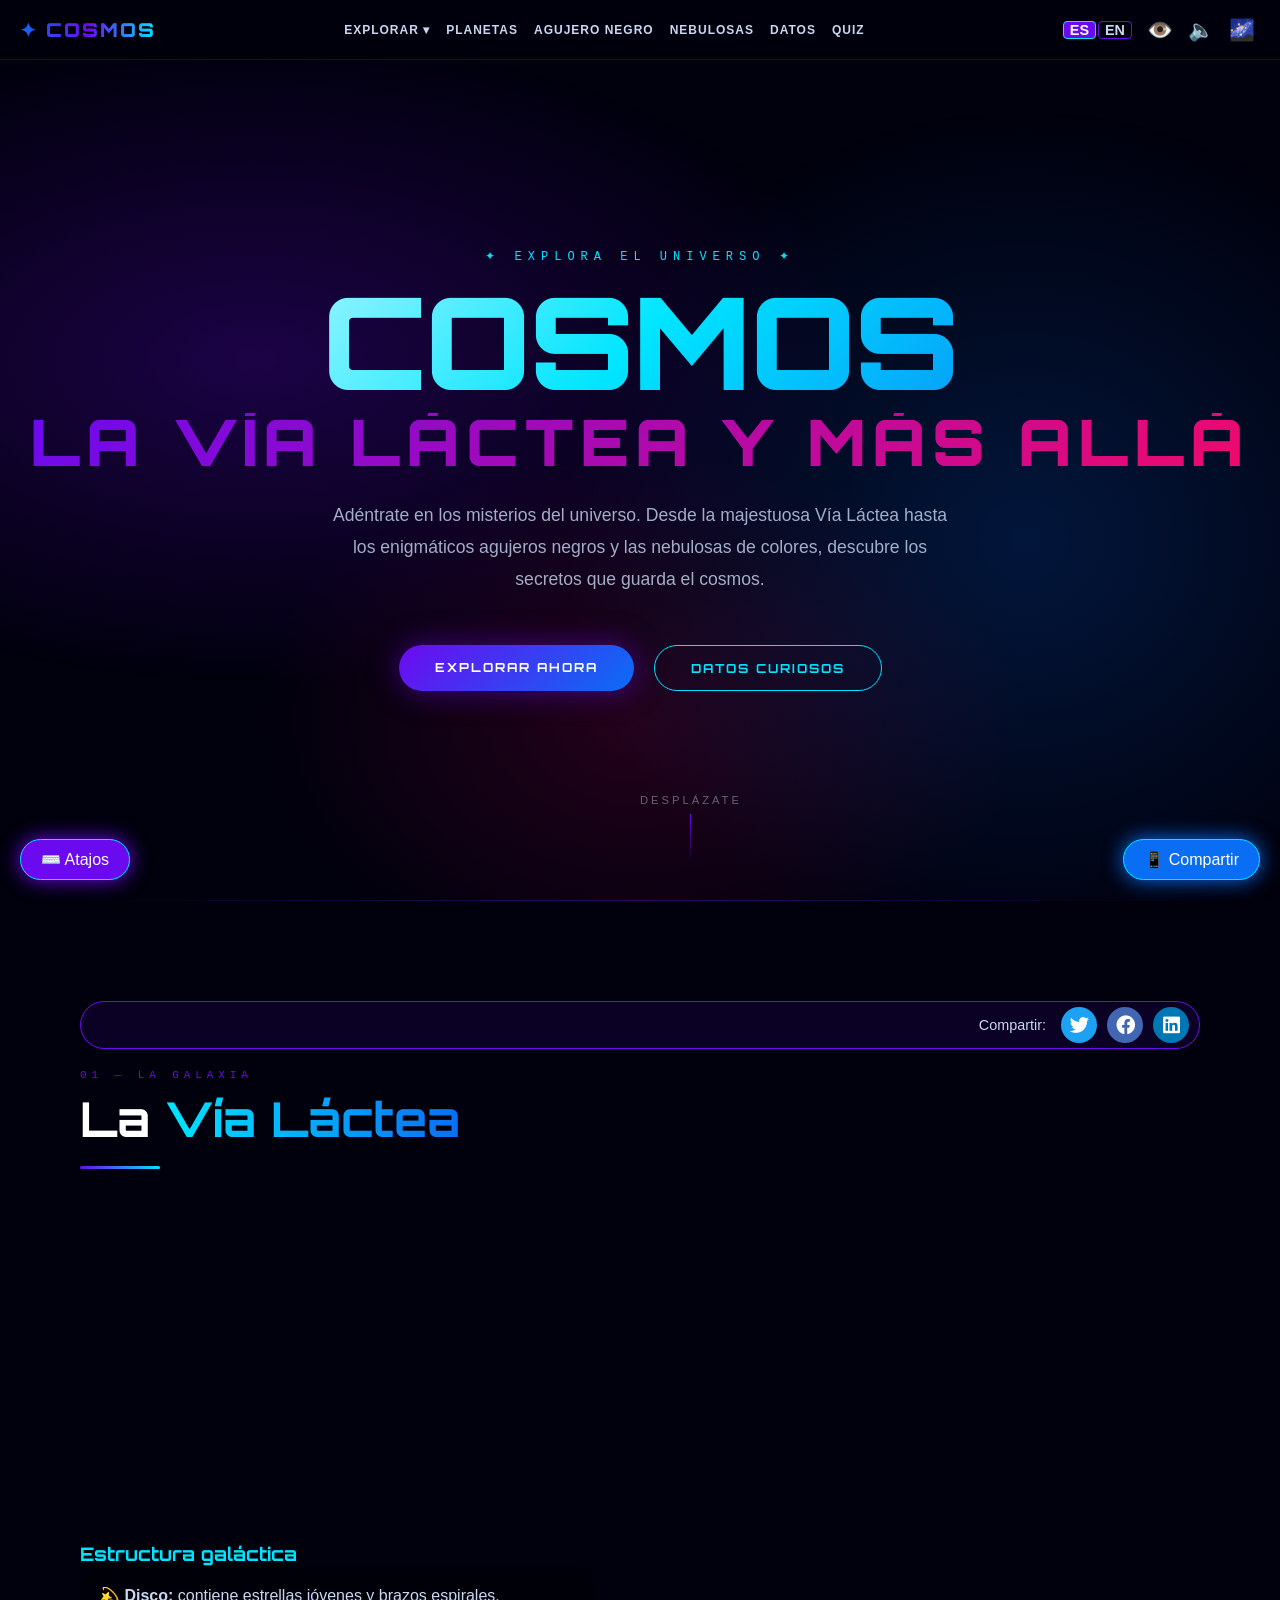
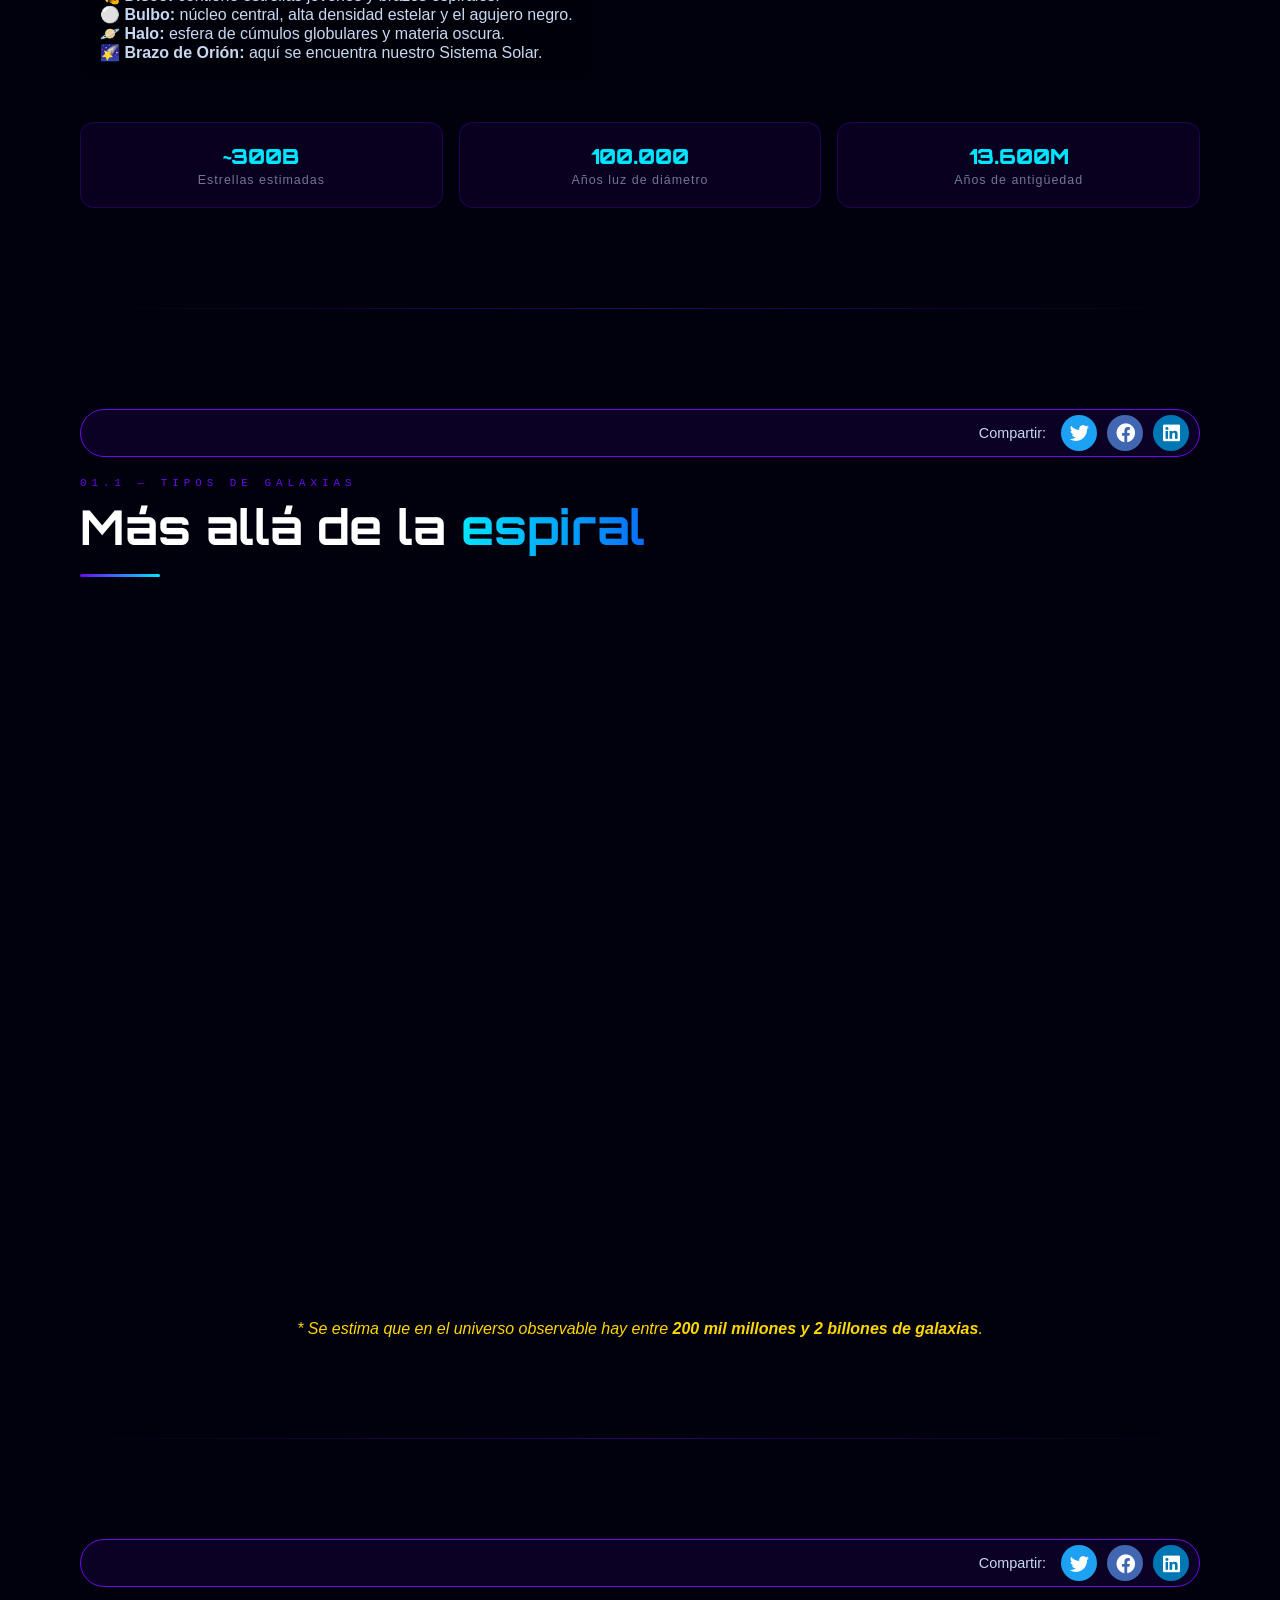
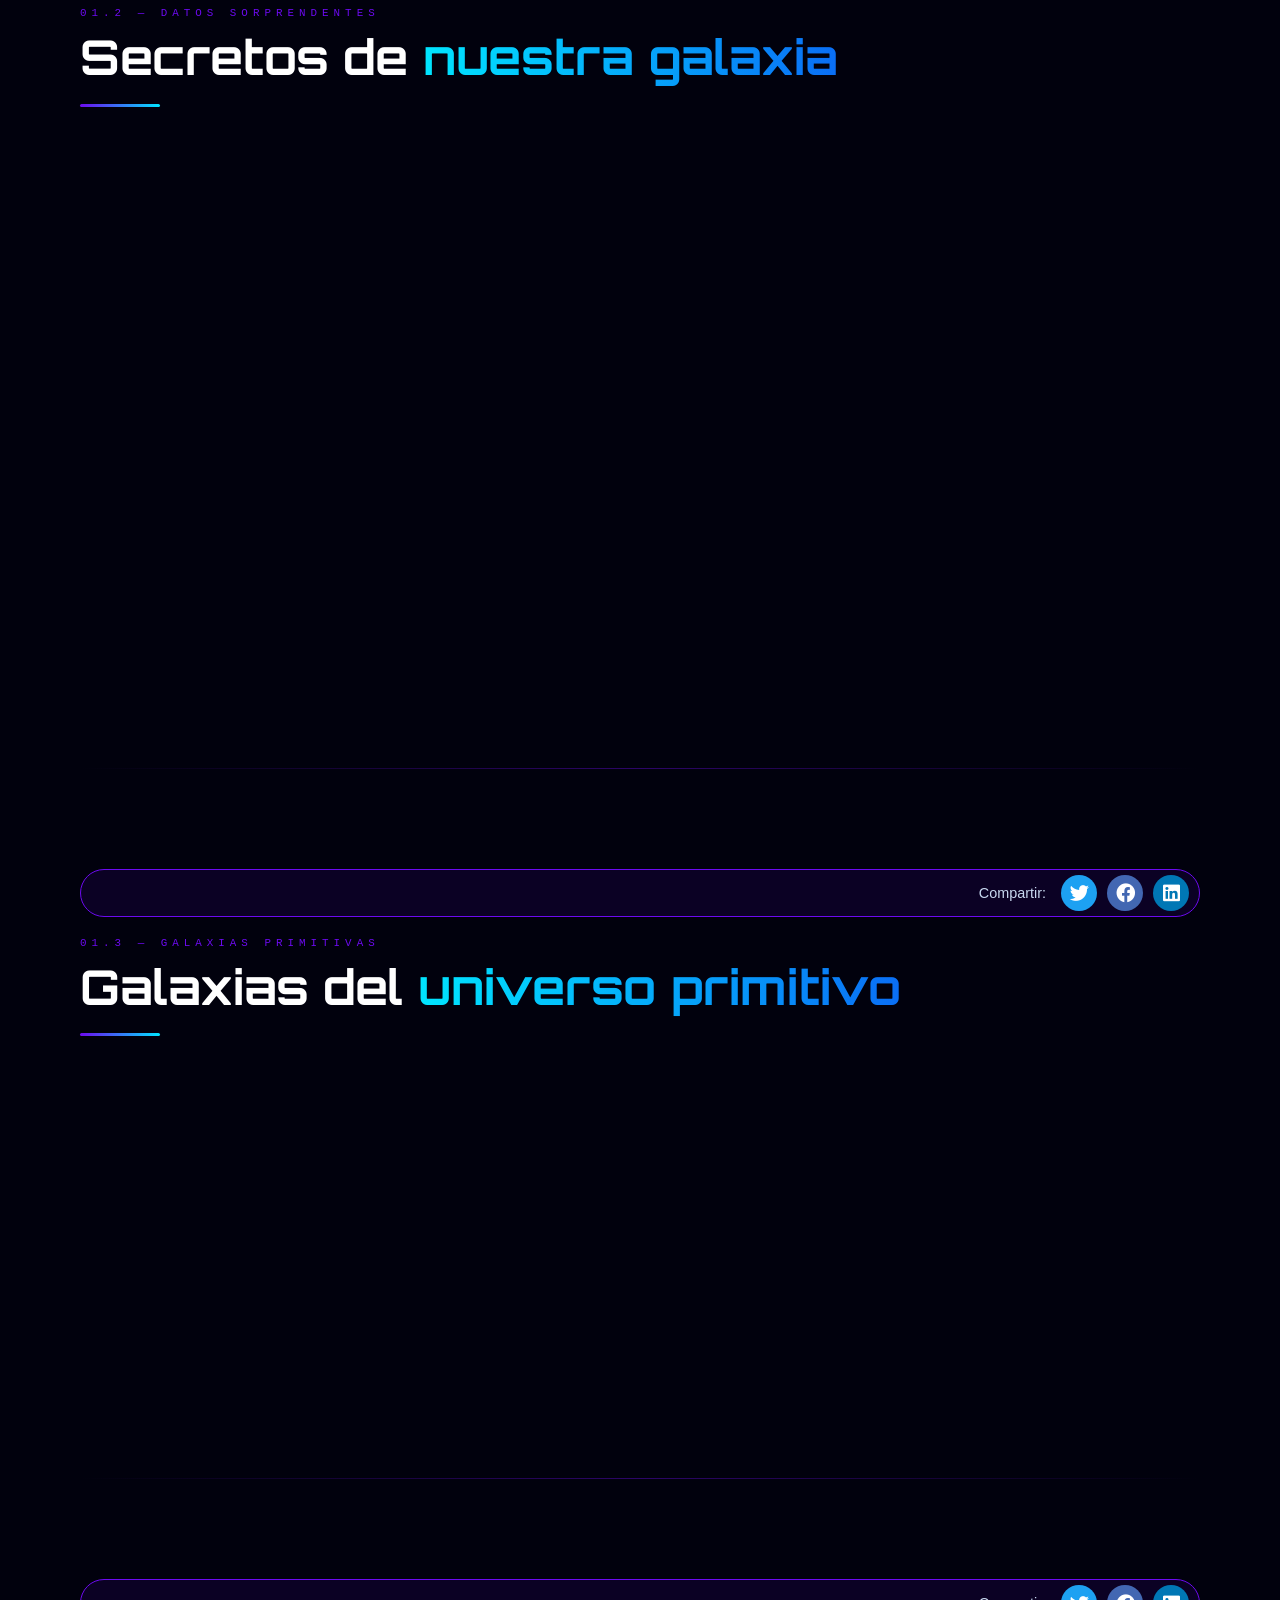
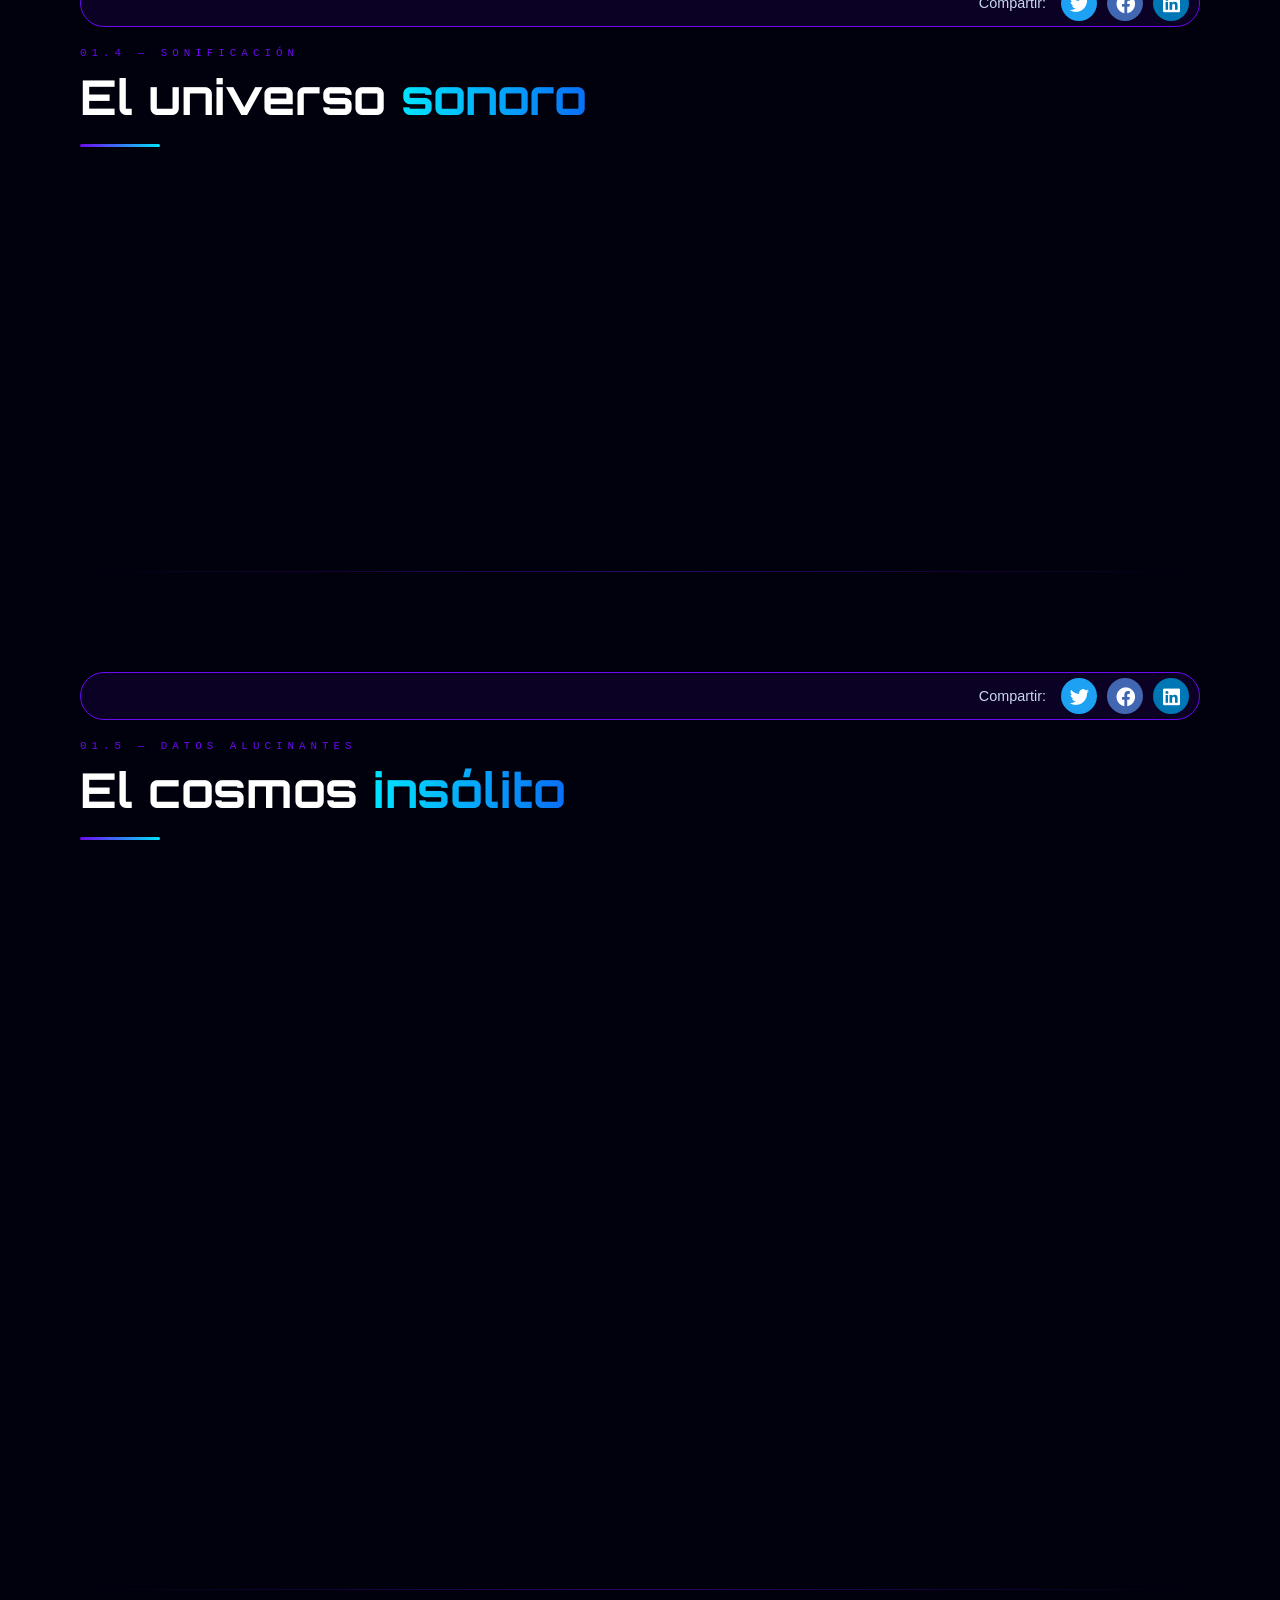
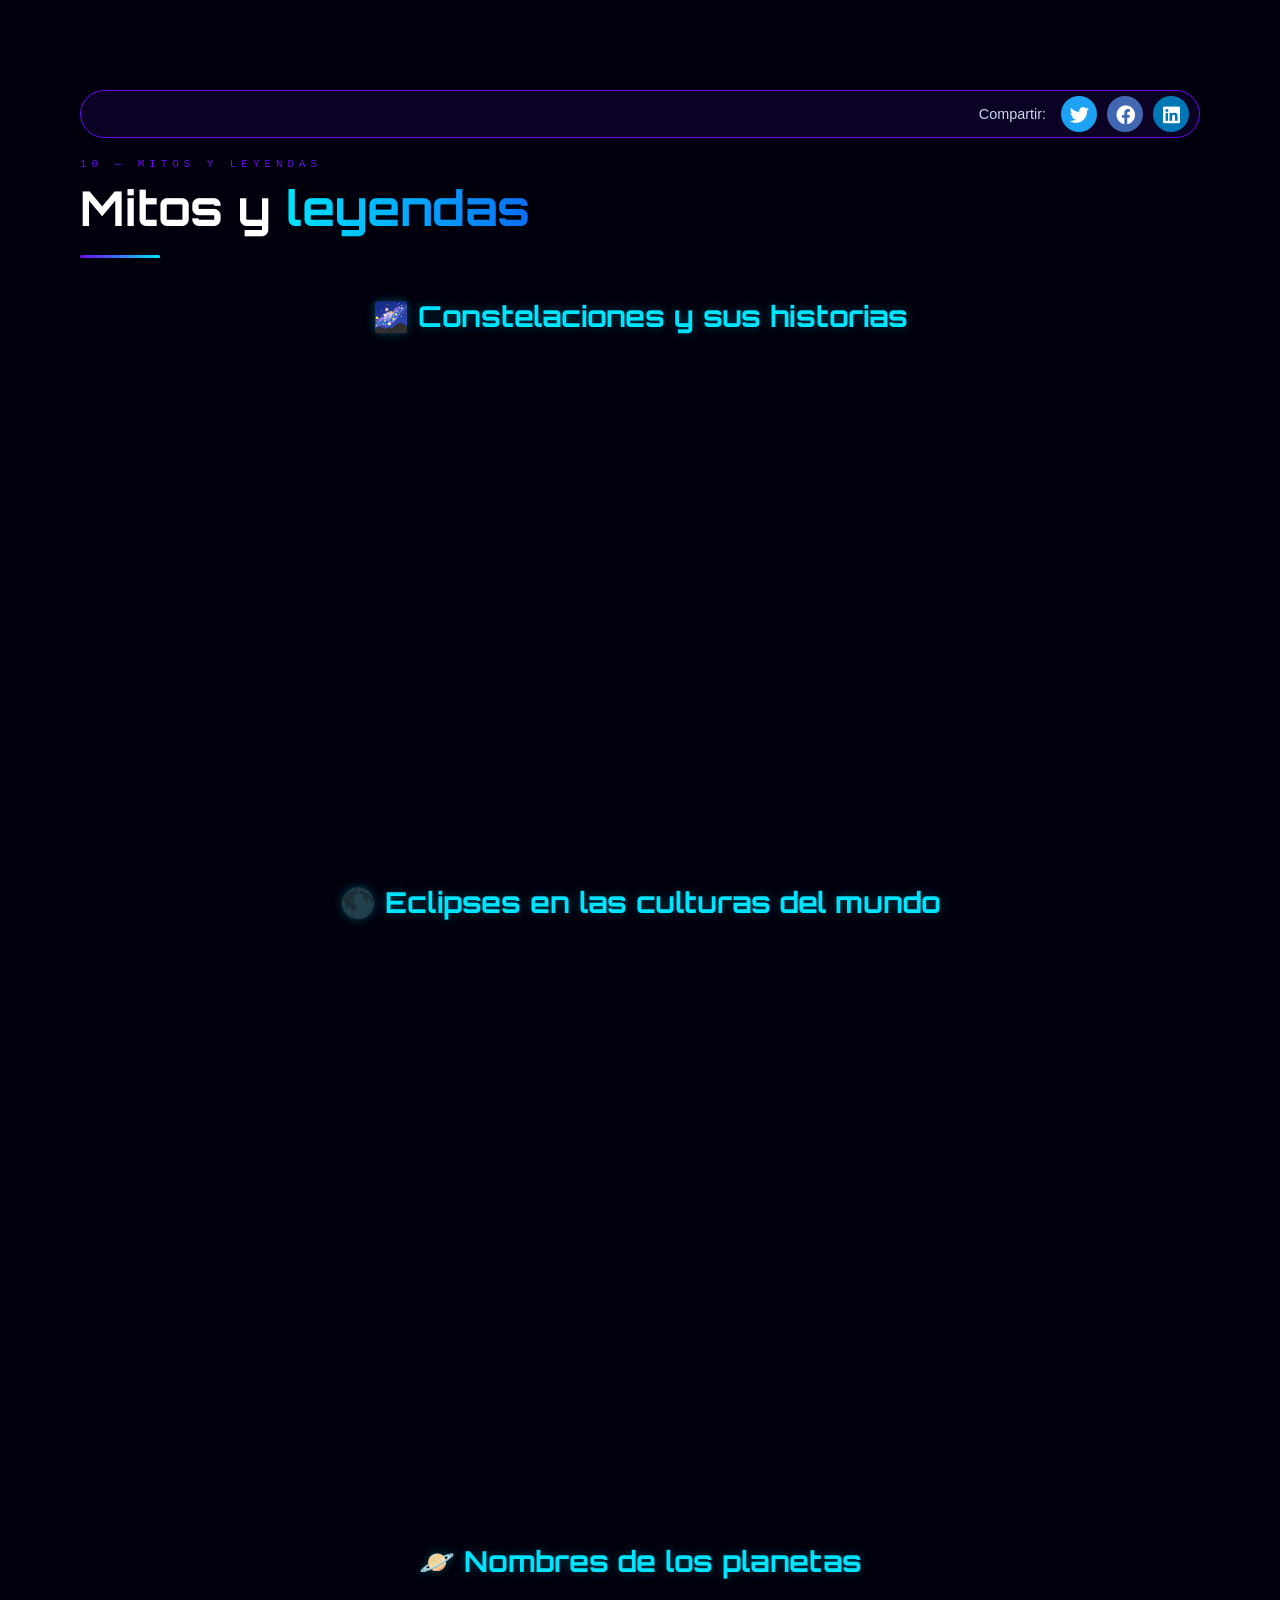
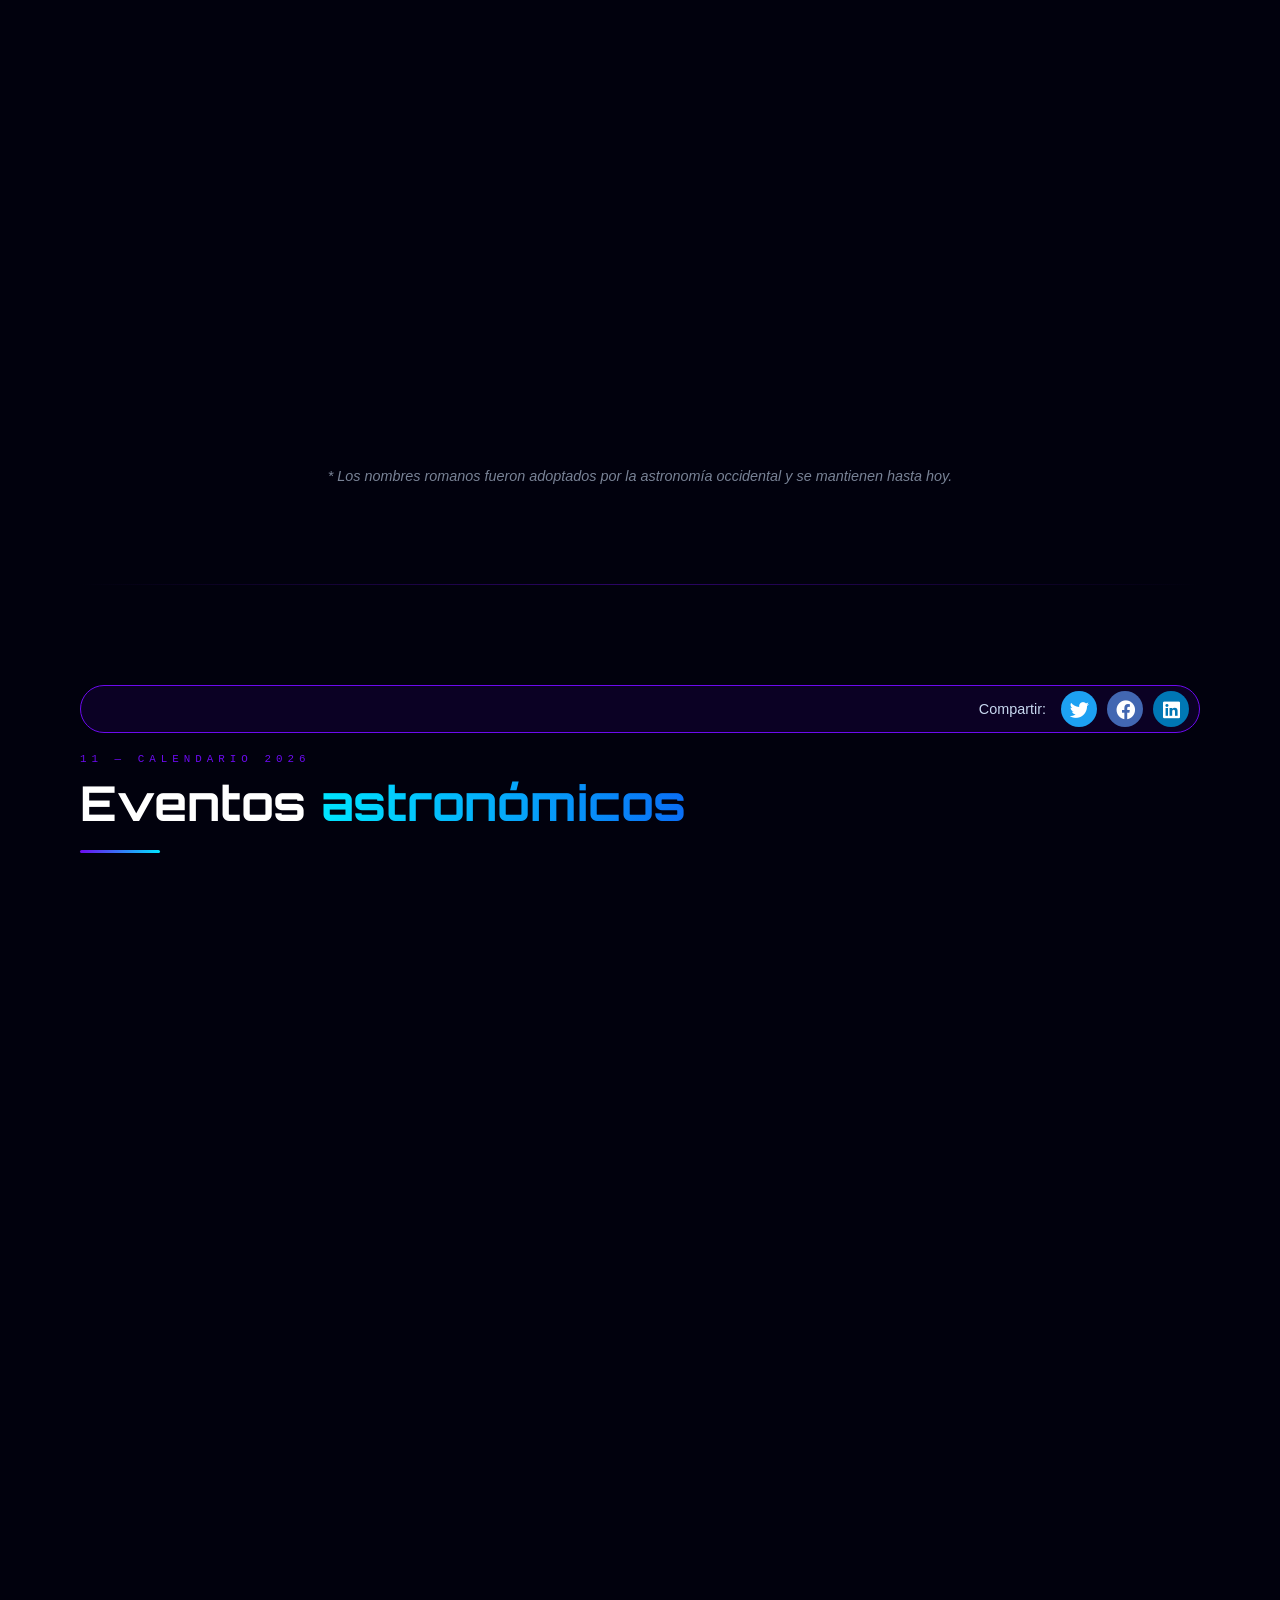
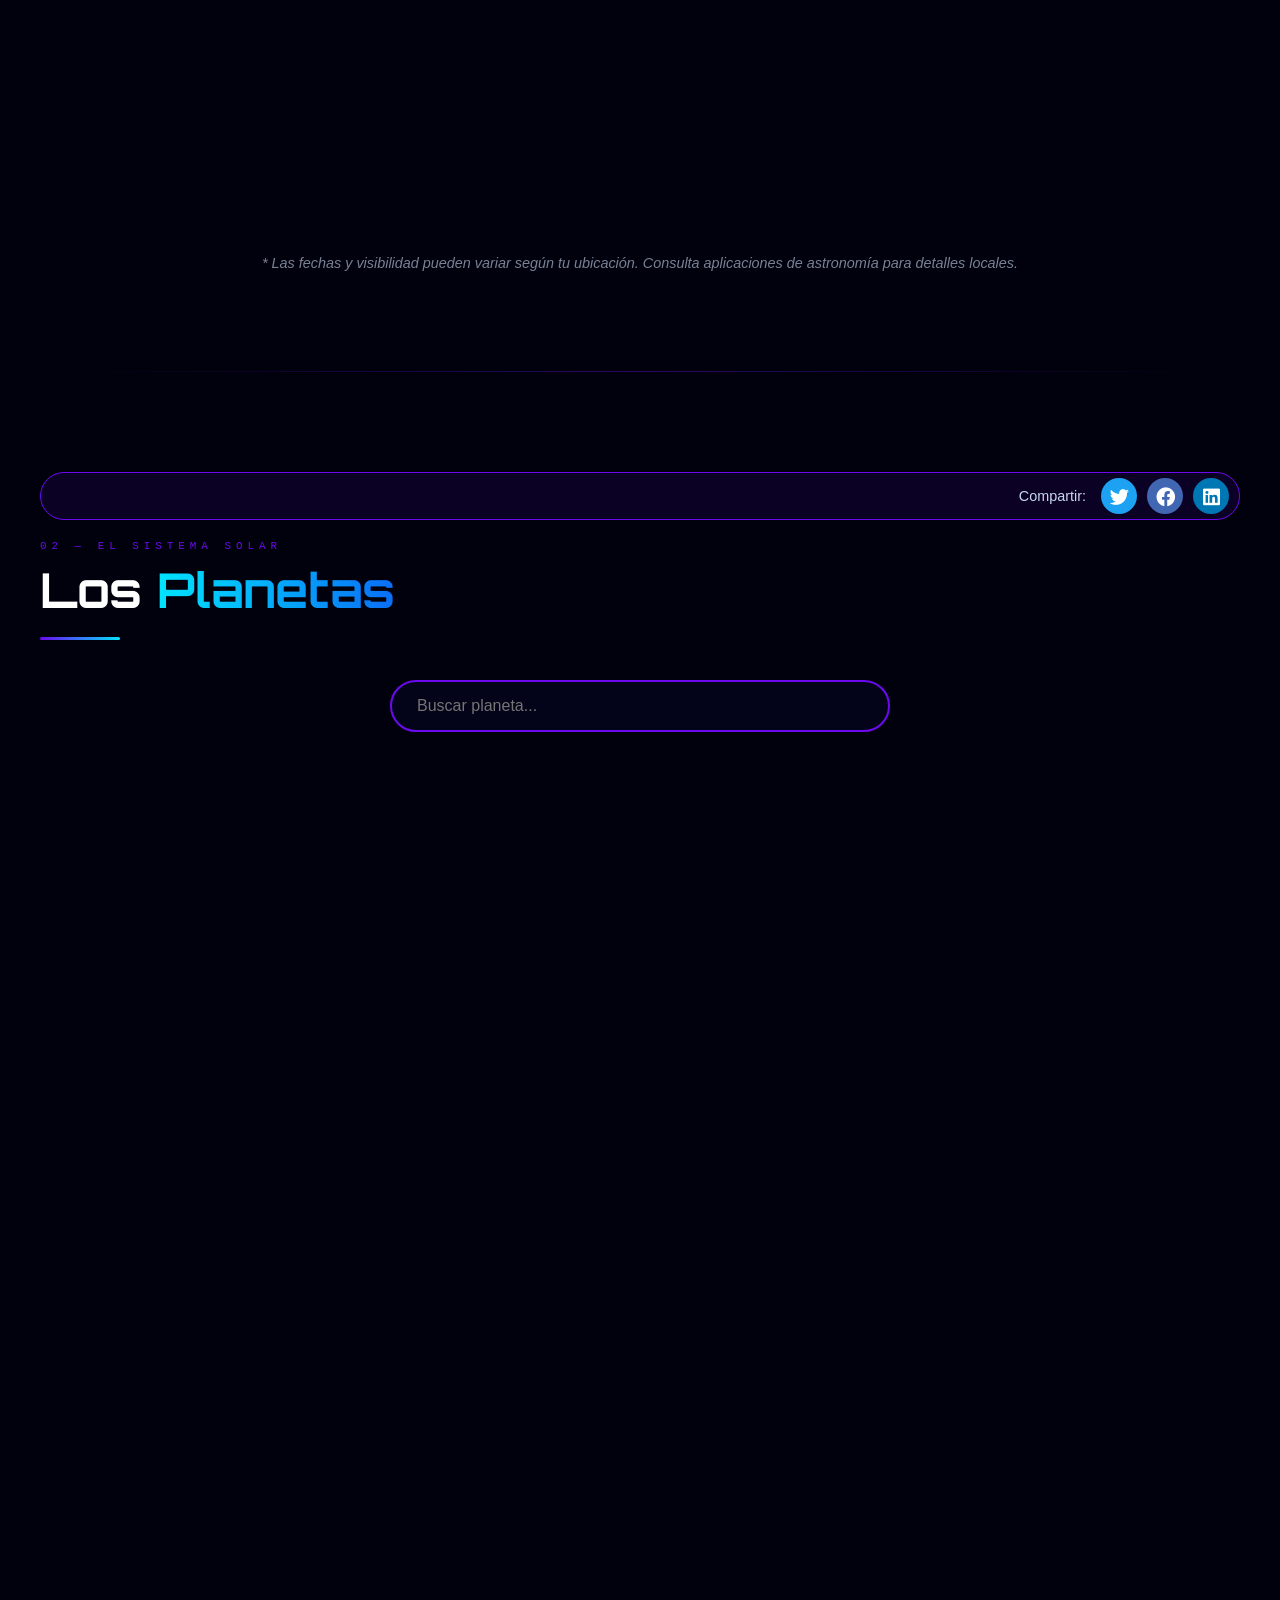
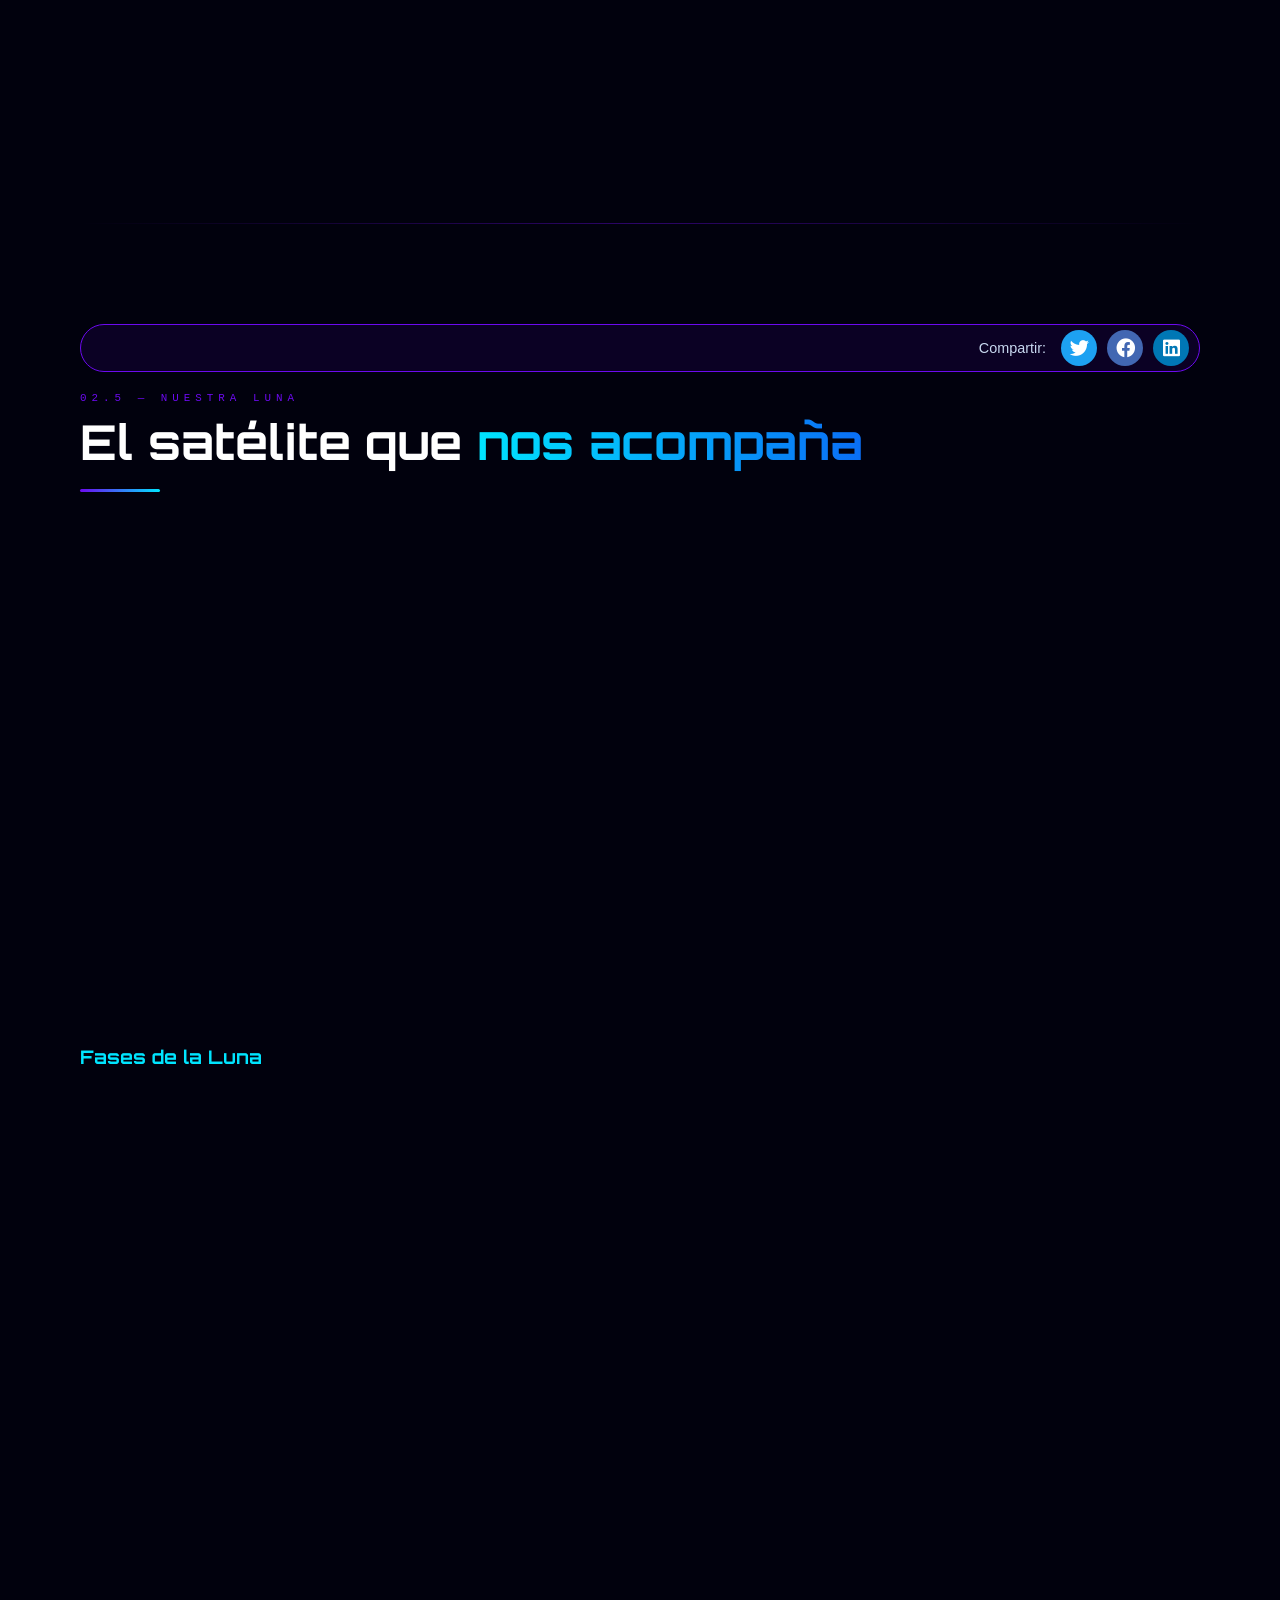
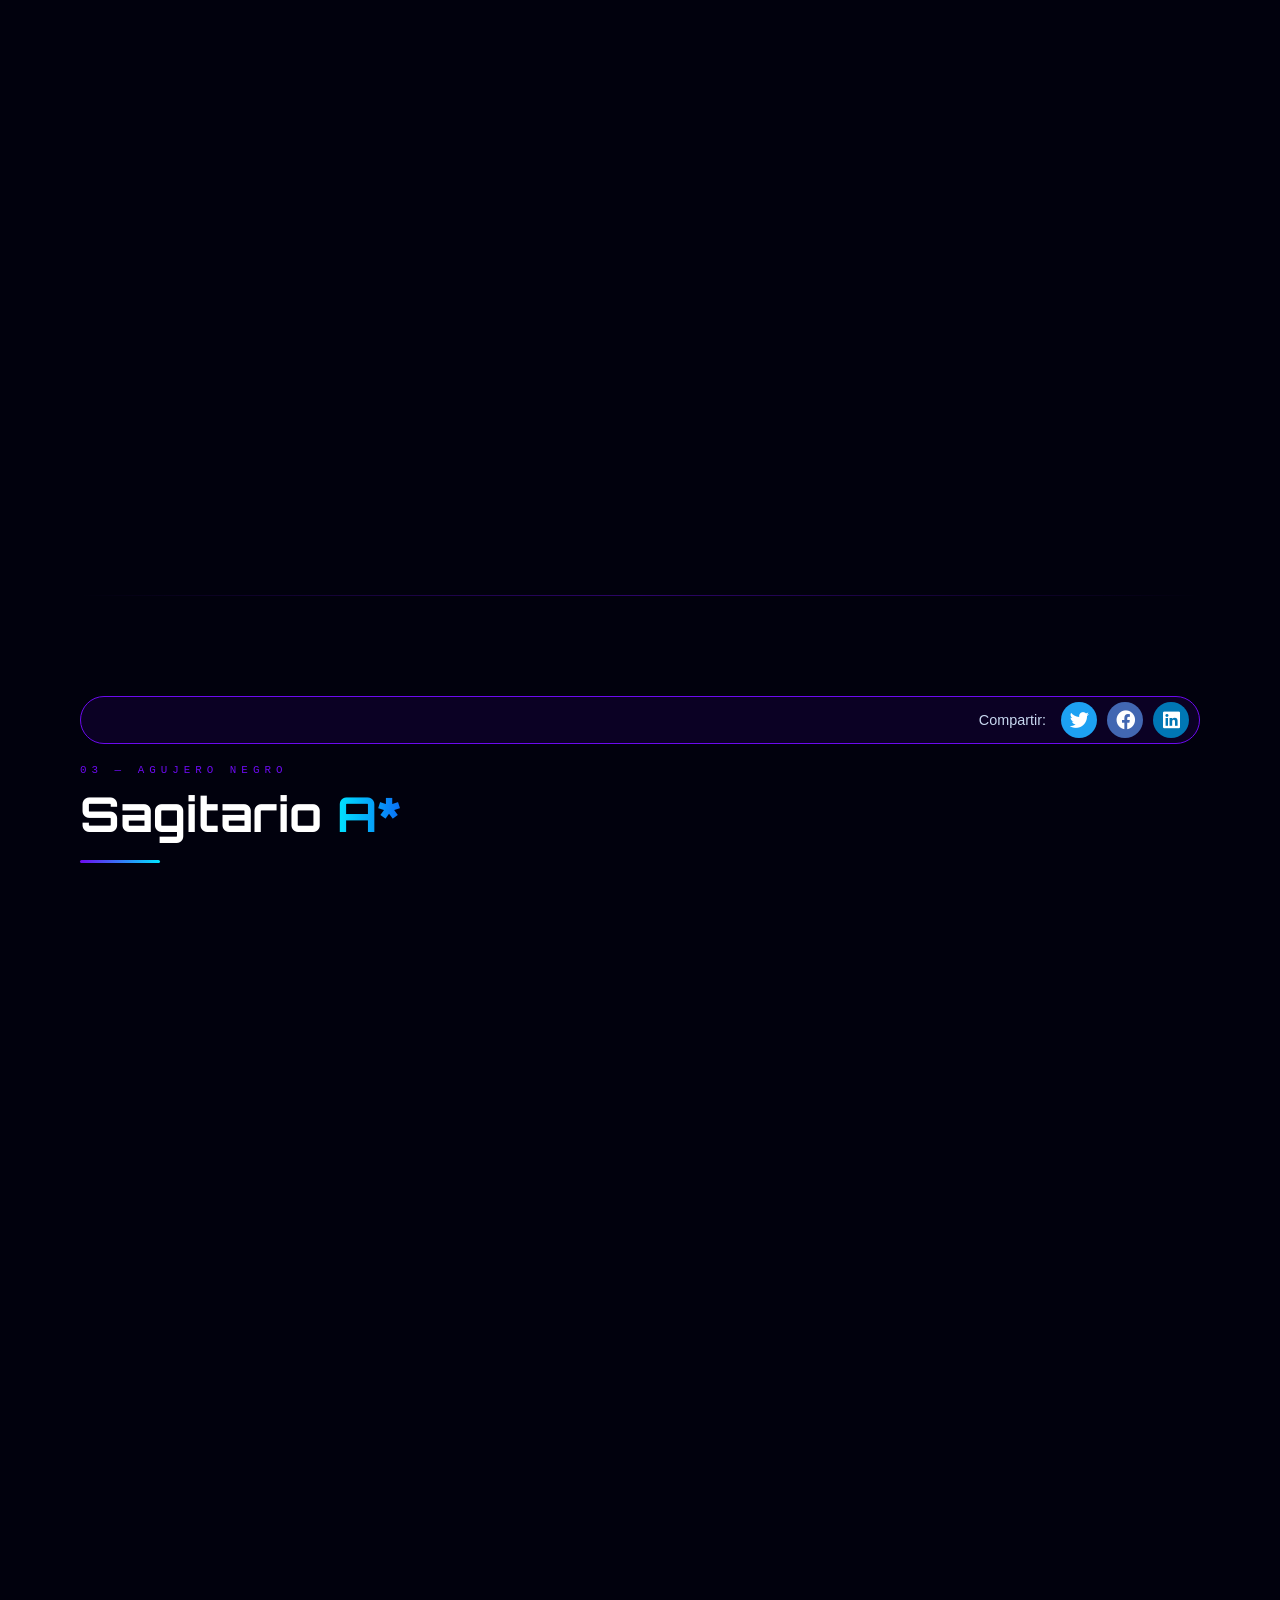
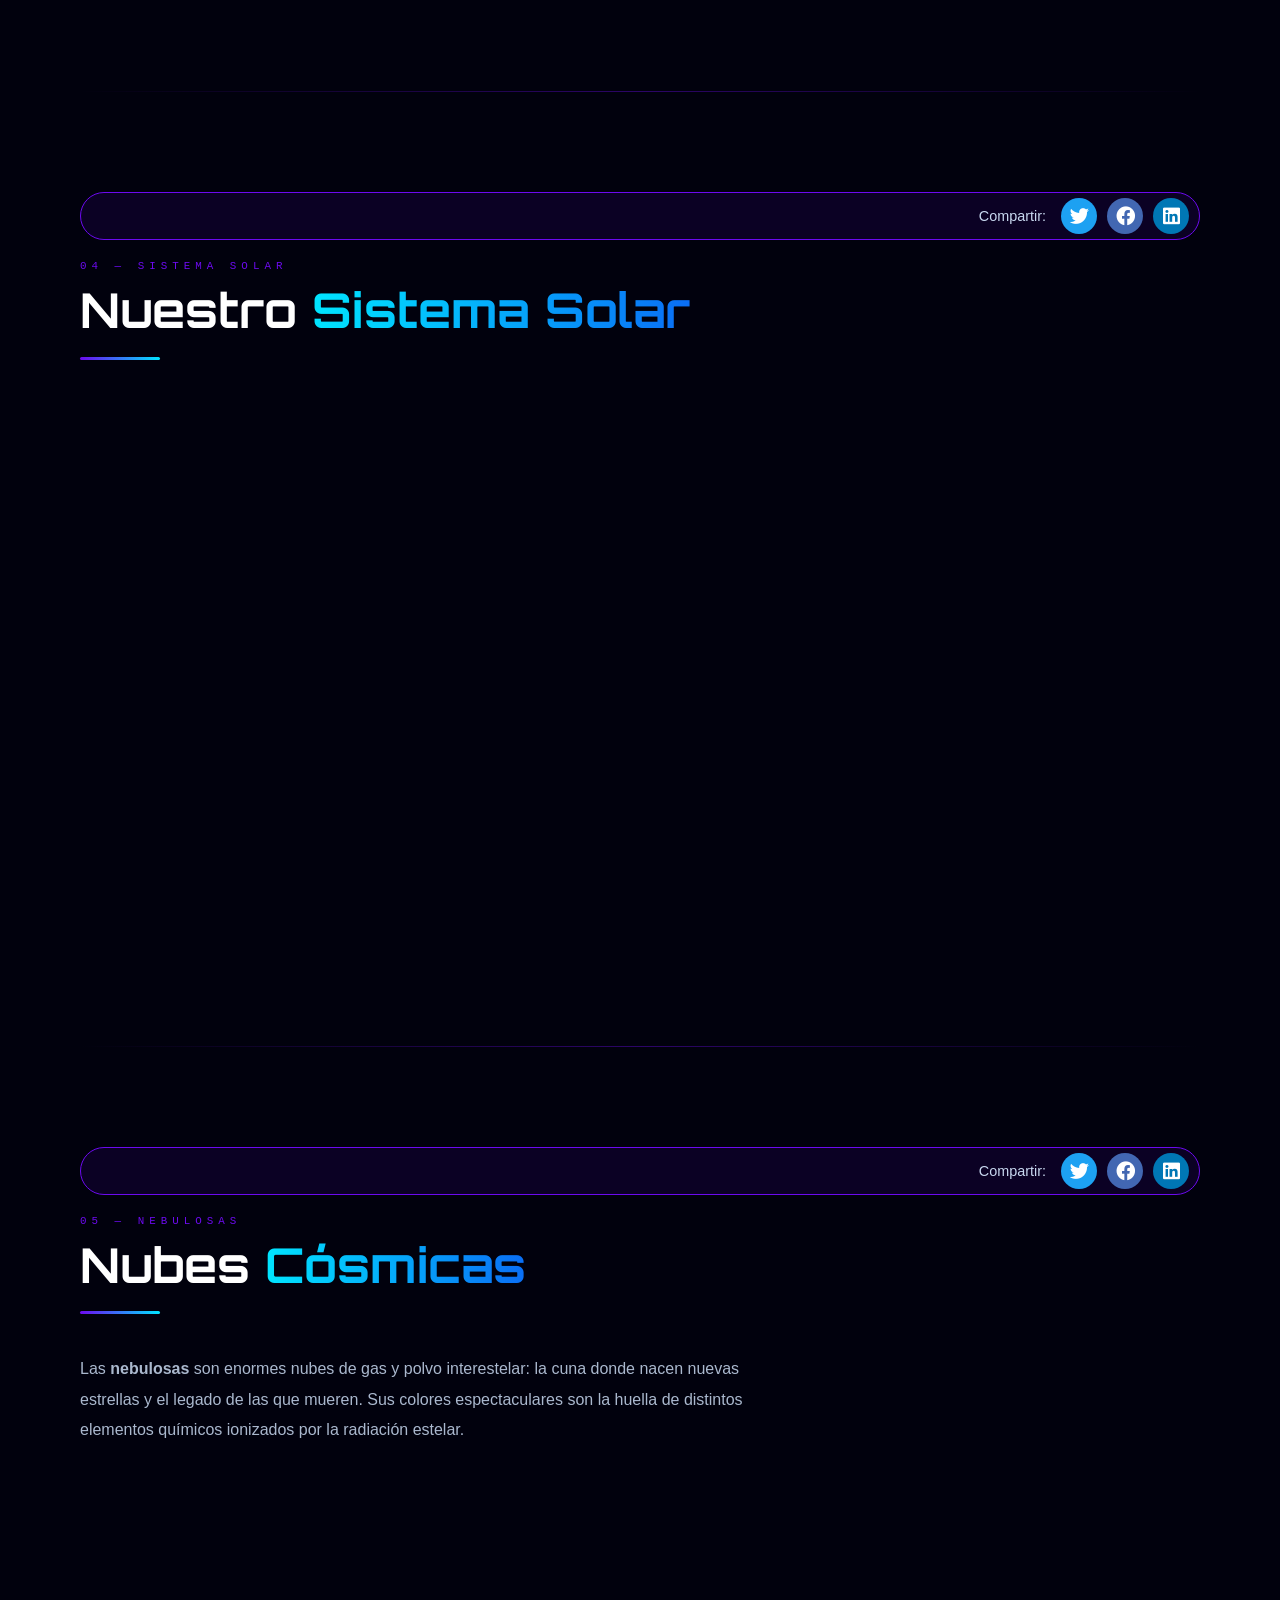
==== commit cdc08510: "Update index.html" ====
--- a/index.html
+++ b/index.html
@@ -3,25 +3,23 @@
 <head>
   <meta charset="UTF-8" />
   <meta name="viewport" content="width=device-width, initial-scale=1.0"/>
-  <meta property="og:title" content="COSMOS - El Universo a tu alcance" />
-  <meta property="og:description" content="Explora galaxias, planetas, agujeros negros, mitología astronómica y calculadoras interactivas. La guía definitiva del cosmos." />
-  <meta property="og:image" content="https://rimuru2321.github.io/proyecto-001/img/og-image.jpg" />
-  <meta property="og:url" content="https://rimuru2321.github.io/proyecto-001/" />
-  <meta property="og:type" content="website" />
-  <meta property="og:site_name" content="COSMOS" />
-  <meta name="twitter:card" content="summary_large_image" />
-  <meta name="twitter:title" content="COSMOS" />
-  <meta name="twitter:description" content="Explora galaxias, planetas, agujeros negros, mitología astronómica y calculadoras interactivas. La guía definitiva del cosmos." />
-  <meta name="twitter:image" content="https://rimuru2321.github.io/proyecto-001/img/og-image.jpg" />
   <link rel="shortcut icon" href="img/favicon.ico" type="image/x-icon">
   <link rel="manifest" href="manifest.json">
   <meta name="apple-mobile-web-app-capable" content="yes">
   <meta name="apple-mobile-web-app-status-bar-style" content="black-translucent">
   <meta name="apple-mobile-web-app-title" content="Cosmos">
   <link rel="apple-touch-icon" href="img/icon-192.png">
-  <title>COSMOS</title>
-  <meta name="description" content="Explora el universo: galaxias, planetas, agujeros negros, mitología astronómica, calculadoras interactivas y eventos astronómicos 2026.">
-  <meta name="keywords" content="astronomía, galaxia, Vía Láctea, planetas, agujero negro, mitología, constelaciones, eventos astronómicos 2026">
+  <title>COSMOS - El Universo a tu alcance</title>
+  <!-- Metaetiquetas para SEO y compartir -->
+  <meta name="description" content="Explora el universo en COSMOS: galaxias, planetas, agujeros negros, mitología astronómica, calculadoras interactivas (edad y peso planetario), fase lunar en tiempo real, efemérides y eventos astronómicos 2026. La guía definitiva del cosmos.">
+  <meta name="keywords" content="astronomía, galaxia, Vía Láctea, planetas, agujero negro, mitología, constelaciones, eventos astronómicos 2026, cosmos, universo">
+  <meta property="og:title" content="COSMOS - El Universo a tu alcance" />
+  <meta property="og:description" content="Explora galaxias, planetas, agujeros negros, mitología astronómica y calculadoras interactivas. La guía definitiva del cosmos." />
+  <meta property="og:image" content="https://rimuru2321.github.io/proyecto-001/img/og-image.jpg" />
+  <meta property="og:url" content="https://rimuru2321.github.io/proyecto-001/" />
+  <meta property="og:type" content="website" />
+  <meta name="twitter:card" content="summary_large_image" />
+  <!-- Enlaces a CSS y fuentes -->
   <link rel="stylesheet" href="css/styles.css">
   <link href="https://fonts.googleapis.com/css2?family=Orbitron:wght@400;700;900&family=Rajdhani:wght@300;400;600&family=Space+Mono&display=swap" rel="stylesheet"/>
   <link rel="stylesheet" href="https://cdnjs.cloudflare.com/ajax/libs/font-awesome/6.0.0-beta3/css/all.min.css">
@@ -29,6 +27,7 @@
 </head>
 <body>
 
+  <!-- AVISO MODO ESCRITORIO -->
   <div id="aviso-modo-escritorio" class="aviso-escritorio" style="display: none;">
     <div class="aviso-contenido">
       <span class="aviso-icono">📱</span>
@@ -37,7 +36,7 @@
     </div>
   </div>
 
-  <!-- Canvas para estrellas animadas -->
+  <!-- Canvas para estrellas -->
   <canvas id="stars-canvas"></canvas>
 
   <!-- NAVBAR -->
@@ -47,7 +46,7 @@
       <li class="dropdown">
         <a href="#galaxia" data-i18n="nav_explorar">Explorar ▾</a>
         <div class="dropdown-menu">
-          <!-- SECCIÓN 01: La Galaxia y sus derivados -->
+          <!-- LA GALAXIA -->
           <div class="dropdown-category">🌌 LA GALAXIA</div>
           <a href="#galaxia-que-es" data-i18n="nav_galaxia">01. Vía Láctea</a>
           <a href="#galaxia-estructura" data-i18n="nav_estructura">01.1 Estructura</a>
@@ -57,24 +56,24 @@
           <a href="#galaxias-primitivas" data-i18n="nav_galaxias_primitivas">01.5 Galaxias primitivas</a>
           <a href="#sonificacion" data-i18n="nav_sonificacion">01.6 Sonificación</a>
           <a href="#curiosidades-extra" data-i18n="nav_curiosidades_extra">01.7 Curiosidades extra</a>
-          <!-- SECCIÓN 02: Sistema Solar -->
+          <!-- SISTEMA SOLAR -->
           <div class="dropdown-category">🪐 SISTEMA SOLAR</div>
           <a href="#planetas" data-i18n="nav_planetas">02. Planetas</a>
           <a href="#luna" data-i18n="nav_luna">02.5 Luna</a>
           <a href="#agujero-negro" data-i18n="nav_agujero_negro">03. Agujero Negro</a>
           <a href="#sistema-solar" data-i18n="nav_sistema_solar">04. Sistema Solar</a>
           <a href="#nebulosas" data-i18n="nav_nebulosas">05. Nebulosas</a>
-          <!-- SECCIÓN 03: Exploración -->
+          <!-- EXPLORACIÓN -->
           <div class="dropdown-category">🚀 EXPLORACIÓN</div>
           <a href="#misiones" data-i18n="nav_misiones">06. Misiones</a>
           <a href="#glosario" data-i18n="nav_glosario">07. Glosario</a>
           <a href="#constelaciones" data-i18n="nav_constelaciones">08. Constelaciones</a>
           <a href="#curiosidades" data-i18n="nav_curiosidades">09. Curiosidades</a>
-          <!-- SECCIÓN 04: Mitos y Eventos -->
+          <!-- CULTURA -->
           <div class="dropdown-category">📜 CULTURA</div>
           <a href="#mitos-leyendas" data-i18n="nav_mitos">10. Mitos y leyendas</a>
           <a href="#eventos-2026" data-i18n="nav_eventos">11. Eventos 2026</a>
-          <!-- SECCIÓN 05: Herramientas -->
+          <!-- HERRAMIENTAS -->
           <div class="dropdown-category">🛠️ HERRAMIENTAS</div>
           <a href="#calculadora-edad" data-i18n="nav_calculadora">12. Edad Planetaria</a>
           <a href="#calculadora-peso" data-i18n="nav_peso">13. Peso Planetario</a>
@@ -83,7 +82,7 @@
           <a href="#efemerides" data-i18n="nav_efemerides">16. Efemérides</a>
           <a href="#timeline" data-i18n="nav_timeline">17. Línea de Tiempo</a>
           <a href="#quiz" data-i18n="nav_quiz">18. Quiz</a>
-          <!-- SECCIÓN 06: Actualidad -->
+          <!-- ACTUALIDAD -->
           <div class="dropdown-category">🌍 ACTUALIDAD</div>
           <a href="#clima-espacial" data-i18n="nav_clima">19. Clima Espacial</a>
           <a href="#noticias" data-i18n="nav_noticias">20. Noticias</a>
@@ -109,7 +108,7 @@
     </div>
   </nav>
 
-  <!-- Panel de atajos de teclado -->
+  <!-- Panel de atajos -->
   <div class="atajos-panel" id="atajos-panel">
     <button class="atajos-toggle" id="atajos-toggle">⌨️ Atajos</button>
     <div class="atajos-contenido" id="atajos-contenido">
@@ -170,7 +169,7 @@
     </div>
   </div>
 
-  <!-- GALAXIA (original) -->
+  <!-- ==================== SECCIÓN GALAXIA ==================== -->
   <div class="sep-line"><hr/></div>
   <section class="sec" id="galaxia">
     <div class="share-section">
@@ -184,7 +183,7 @@
     <div class="divider"></div>
     <div id="galaxia-que-es" class="galaxy-grid reveal">
       <div class="galaxy-image">
-        <img src="img/via.jpg" alt="Vista artística de la Vía Láctea desde el exterior" loading="lazy"/>
+        <img src="img/via.jpg" alt="Vista artística de la Vía Láctea" loading="lazy"/>
       </div>
       <div>
         <p data-i18n="galaxia_text1" style="font-size:1.05rem;line-height:1.9;color:rgba(200,216,240,0.85);margin-bottom:18px;">
@@ -387,7 +386,7 @@
       <a href="#" class="share-btn facebook" onclick="shareOnFacebook('Mitos y leyendas del cosmos')"><i class="fab fa-facebook"></i></a>
       <a href="#" class="share-btn linkedin" onclick="shareOnLinkedIn('Mitos y leyendas del cosmos')"><i class="fab fa-linkedin"></i></a>
     </div>
-    <p class="section-label">1.6 — Mitos y leyendas</p>
+    <p class="section-label">10 — Mitos y leyendas</p>
     <h2 class="section-title">Mitos y <span>leyendas</span></h2>
     <div class="divider"></div>
 
@@ -508,7 +507,7 @@
       <a href="#" class="share-btn facebook" onclick="shareOnFacebook('Eventos astronómicos 2026')"><i class="fab fa-facebook"></i></a>
       <a href="#" class="share-btn linkedin" onclick="shareOnLinkedIn('Eventos astronómicos 2026')"><i class="fab fa-linkedin"></i></a>
     </div>
-    <p class="section-label">1.7 — Calendario 2026</p>
+    <p class="section-label">11 — Calendario 2026</p>
     <h2 class="section-title">Eventos <span>astronómicos</span></h2>
     <div class="divider"></div>
     <div class="eventos-grid reveal">
@@ -1243,7 +1242,7 @@
       <a href="#" class="share-btn facebook" onclick="shareOnFacebook('Calculadora de edad planetaria')"><i class="fab fa-facebook"></i></a>
       <a href="#" class="share-btn linkedin" onclick="shareOnLinkedIn('Calculadora de edad planetaria')"><i class="fab fa-linkedin"></i></a>
     </div>
-    <p class="section-label">10 — Calculadora de Edad</p>
+    <p class="section-label">12 — Calculadora de Edad</p>
     <h2 class="section-title">Calculadora de <span>Edad Planetaria</span></h2>
     <div class="divider"></div>
     <div class="calculadora-container reveal">
@@ -1253,7 +1252,7 @@
         <button id="calcular-edad" class="btn btn-primary">Calcular</button>
       </div>
       <div class="calculadora-resultados" id="resultados-edad">
-        <!-- Aquí se mostrarán los resultados -->
+        <!-- Resultados por JS -->
       </div>
     </div>
   </section>
@@ -1267,7 +1266,7 @@
       <a href="#" class="share-btn facebook" onclick="shareOnFacebook('Calculadora de peso planetario')"><i class="fab fa-facebook"></i></a>
       <a href="#" class="share-btn linkedin" onclick="shareOnLinkedIn('Calculadora de peso planetario')"><i class="fab fa-linkedin"></i></a>
     </div>
-    <p class="section-label">11 — Calculadora de Peso</p>
+    <p class="section-label">13 — Calculadora de Peso</p>
     <h2 class="section-title">Calculadora de <span>peso planetario</span></h2>
     <div class="divider"></div>
     <div class="calculadora-container reveal">
@@ -1277,7 +1276,7 @@
         <button id="calcular-peso" class="btn btn-primary">Calcular</button>
       </div>
       <div class="calculadora-resultados" id="resultados-peso">
-        <!-- Aquí se mostrarán los resultados -->
+        <!-- Resultados por JS -->
       </div>
     </div>
   </section>
@@ -1291,52 +1290,34 @@
       <a href="#" class="share-btn facebook" onclick="shareOnFacebook('Comparador de tamaños de planetas')"><i class="fab fa-facebook"></i></a>
       <a href="#" class="share-btn linkedin" onclick="shareOnLinkedIn('Comparador de tamaños de planetas')"><i class="fab fa-linkedin"></i></a>
     </div>
-    <p class="section-label">12 — Comparador de tamaños</p>
+    <p class="section-label">14 — Comparador de tamaños</p>
     <h2 class="section-title">Tamaños de <span>planetas</span></h2>
     <div class="divider"></div>
     <div class="comparador-container reveal">
       <div class="comparador-controles">
-        <div class="comparador-checkbox">
-          <input type="checkbox" id="showSun" checked> <label for="showSun">☀️ Sol</label>
-        </div>
-        <div class="comparador-checkbox">
-          <input type="checkbox" id="showMercurio" checked> <label for="showMercurio">☿ Mercurio</label>
-        </div>
-        <div class="comparador-checkbox">
-          <input type="checkbox" id="showVenus" checked> <label for="showVenus">♀️ Venus</label>
-        </div>
-        <div class="comparador-checkbox">
-          <input type="checkbox" id="showTierra" checked> <label for="showTierra">🌍 Tierra</label>
-        </div>
-        <div class="comparador-checkbox">
-          <input type="checkbox" id="showMarte" checked> <label for="showMarte">♂️ Marte</label>
-        </div>
-        <div class="comparador-checkbox">
-          <input type="checkbox" id="showJupiter" checked> <label for="showJupiter">♃ Júpiter</label>
-        </div>
-        <div class="comparador-checkbox">
-          <input type="checkbox" id="showSaturno" checked> <label for="showSaturno">🪐 Saturno</label>
-        </div>
-        <div class="comparador-checkbox">
-          <input type="checkbox" id="showUrano" checked> <label for="showUrano">⛢ Urano</label>
-        </div>
-        <div class="comparador-checkbox">
-          <input type="checkbox" id="showNeptuno" checked> <label for="showNeptuno">♆ Neptuno</label>
-        </div>
+        <div class="comparador-checkbox"><input type="checkbox" id="showSun" checked> <label for="showSun">☀️ Sol</label></div>
+        <div class="comparador-checkbox"><input type="checkbox" id="showMercurio" checked> <label for="showMercurio">☿ Mercurio</label></div>
+        <div class="comparador-checkbox"><input type="checkbox" id="showVenus" checked> <label for="showVenus">♀️ Venus</label></div>
+        <div class="comparador-checkbox"><input type="checkbox" id="showTierra" checked> <label for="showTierra">🌍 Tierra</label></div>
+        <div class="comparador-checkbox"><input type="checkbox" id="showMarte" checked> <label for="showMarte">♂️ Marte</label></div>
+        <div class="comparador-checkbox"><input type="checkbox" id="showJupiter" checked> <label for="showJupiter">♃ Júpiter</label></div>
+        <div class="comparador-checkbox"><input type="checkbox" id="showSaturno" checked> <label for="showSaturno">🪐 Saturno</label></div>
+        <div class="comparador-checkbox"><input type="checkbox" id="showUrano" checked> <label for="showUrano">⛢ Urano</label></div>
+        <div class="comparador-checkbox"><input type="checkbox" id="showNeptuno" checked> <label for="showNeptuno">♆ Neptuno</label></div>
       </div>
       <div class="comparador-btns">
-        <button id="comparador-actualizar" class="btn btn-primary">Actualizar comparación</button>
-        <button id="comparador-todos" class="btn btn-outline">Seleccionar todos</button>
-        <button id="comparador-ninguno" class="btn btn-outline">Deseleccionar todos</button>
+        <button id="comparador-actualizar" class="btn btn-primary">Actualizar</button>
+        <button id="comparador-todos" class="btn btn-outline">Todos</button>
+        <button id="comparador-ninguno" class="btn btn-outline">Ninguno</button>
       </div>
       <div class="comparador-canvas-wrapper">
         <canvas id="comparador-canvas" width="800" height="400"></canvas>
       </div>
-      <p class="comparador-escala">* Tamaños relativos (escala logarítmica para visualización). El Sol está reducido para que quepa.</p>
-    </div>
-  </section>
-
-  <!-- HOY EN LA HISTORIA DE LA ASTRONOMÍA -->
+      <p class="comparador-escala">* Tamaños relativos (escala logarítmica). El Sol está reducido.</p>
+    </div>
+  </section>
+
+  <!-- HOY EN LA HISTORIA -->
   <div class="sep-line"><hr/></div>
   <section class="sec" id="historia-hoy">
     <div class="share-section">
@@ -1345,7 +1326,7 @@
       <a href="#" class="share-btn facebook" onclick="shareOnFacebook('Hoy en la historia astronómica')"><i class="fab fa-facebook"></i></a>
       <a href="#" class="share-btn linkedin" onclick="shareOnLinkedIn('Hoy en la historia astronómica')"><i class="fab fa-linkedin"></i></a>
     </div>
-    <p class="section-label">13 — Hoy en la historia</p>
+    <p class="section-label">15 — Hoy en la historia</p>
     <h2 class="section-title">Astronomía <span>en este día</span></h2>
     <div class="divider"></div>
     <div id="historia-container" class="historia-container reveal">
@@ -1353,7 +1334,7 @@
     </div>
   </section>
 
-  <!-- EFEMÉRIDES ASTRONÓMICAS DEL DÍA -->
+  <!-- EFEMÉRIDES -->
   <div class="sep-line"><hr/></div>
   <section class="sec" id="efemerides">
     <div class="share-section">
@@ -1362,7 +1343,7 @@
       <a href="#" class="share-btn facebook" onclick="shareOnFacebook('Efemérides astronómicas')"><i class="fab fa-facebook"></i></a>
       <a href="#" class="share-btn linkedin" onclick="shareOnLinkedIn('Efemérides astronómicas')"><i class="fab fa-linkedin"></i></a>
     </div>
-    <p class="section-label">14 — Efemérides</p>
+    <p class="section-label">16 — Efemérides</p>
     <h2 class="section-title">Sol, Luna y <span>planetas visibles</span></h2>
     <div class="divider"></div>
     <div id="efemerides-container" class="efemerides-container reveal">
@@ -1379,7 +1360,7 @@
       <a href="#" class="share-btn facebook" onclick="shareOnFacebook('Línea de tiempo del universo')"><i class="fab fa-facebook"></i></a>
       <a href="#" class="share-btn linkedin" onclick="shareOnLinkedIn('Línea de tiempo del universo')"><i class="fab fa-linkedin"></i></a>
     </div>
-    <p class="section-label">15 — Línea de Tiempo</p>
+    <p class="section-label">17 — Línea de Tiempo</p>
     <h2 class="section-title" data-i18n="timeline_titulo">Historia del <span>Universo</span></h2>
     <div class="divider"></div>
     <div class="timeline-container reveal">
@@ -1399,7 +1380,7 @@
       <a href="#" class="share-btn facebook" onclick="shareOnFacebook('Quiz astronómico')"><i class="fab fa-facebook"></i></a>
       <a href="#" class="share-btn linkedin" onclick="shareOnLinkedIn('Quiz astronómico')"><i class="fab fa-linkedin"></i></a>
     </div>
-    <p class="section-label">16— Quiz</p>
+    <p class="section-label">18 — Quiz</p>
     <h2 class="section-title" data-i18n="quiz_titulo">Quiz <span>Galáctico</span></h2>
     <div class="divider"></div>
     <div class="quiz-container reveal">
@@ -1422,7 +1403,7 @@
       <a href="#" class="share-btn facebook" onclick="shareOnFacebook('Clima espacial en tiempo real')"><i class="fab fa-facebook"></i></a>
       <a href="#" class="share-btn linkedin" onclick="shareOnLinkedIn('Clima espacial en tiempo real')"><i class="fab fa-linkedin"></i></a>
     </div>
-    <p class="section-label">17 — Clima Espacial</p>
+    <p class="section-label">19 — Clima Espacial</p>
     <h2 class="section-title">Tormentas Solares y <span>Viento Solar</span></h2>
     <div class="divider"></div>
     <div id="clima-container" class="clima-container reveal">
@@ -1430,7 +1411,7 @@
     </div>
   </section>
 
-  <!-- NOTICIAS / BLOG -->
+  <!-- NOTICIAS -->
   <div class="sep-line"><hr/></div>
   <section class="sec" id="noticias">
     <div class="share-section">
@@ -1439,7 +1420,7 @@
       <a href="#" class="share-btn facebook" onclick="shareOnFacebook('Últimas noticias astronómicas')"><i class="fab fa-facebook"></i></a>
       <a href="#" class="share-btn linkedin" onclick="shareOnLinkedIn('Últimas noticias astronómicas')"><i class="fab fa-linkedin"></i></a>
     </div>
-    <p class="section-label">18 — Noticias</p>
+    <p class="section-label">20 — Noticias</p>
     <h2 class="section-title">Descubrimientos <span>Recientes</span></h2>
     <div class="divider"></div>
     <div id="noticias-container" class="noticias-grid reveal">
@@ -1447,7 +1428,7 @@
     </div>
   </section>
 
-  <!-- APOD (NASA) -->
+  <!-- APOD -->
   <div class="sep-line"><hr/></div>
   <section class="sec" id="apod">
     <div class="share-section">
@@ -1456,7 +1437,7 @@
       <a href="#" class="share-btn facebook" onclick="shareOnFacebook('NASA APOD')"><i class="fab fa-facebook"></i></a>
       <a href="#" class="share-btn linkedin" onclick="shareOnLinkedIn('NASA APOD')"><i class="fab fa-linkedin"></i></a>
     </div>
-    <p class="section-label">19 — NASA APOD</p>
+    <p class="section-label">21 — NASA APOD</p>
     <h2 class="section-title" data-i18n="apod_titulo">Astronomy Picture <span>of the Day</span></h2>
     <div class="divider"></div>
     <div id="apod-container" class="apod-container reveal">
@@ -1464,17 +1445,17 @@
     </div>
   </section>
 
-  <!-- COMENTARIOS (DISQUS) -->
+  <!-- COMENTARIOS -->
   <div class="sep-line"><hr/></div>
   <section class="sec" id="comentarios">
-    <p class="section-label">20 — Comentarios</p>
+    <p class="section-label">22 — Comentarios</p>
     <h2 class="section-title">Debate <span>Cósmico</span></h2>
     <div class="divider"></div>
     <div id="disqus_thread" class="comentarios-container reveal"></div>
     <noscript>Please enable JavaScript to view the <a href="https://disqus.com/?ref_noscript">comments powered by Disqus.</a></noscript>
   </section>
 
-  <!-- Botón flotante de QR -->
+  <!-- BOTÓN QR -->
   <div class="qr-panel" id="qr-panel">
     <button class="qr-toggle" id="qr-toggle">📱 Compartir</button>
     <div class="qr-contenido" id="qr-contenido">
@@ -1484,13 +1465,13 @@
     </div>
   </div>
 
-  <!-- FOOTER (centrado) -->
+  <!-- FOOTER ACTUALIZADO -->
   <footer>
     <div class="footer-content">
       <div class="footer-info">
         <p class="footer-logo">✦ COSMOS</p>
         <p data-i18n="footer_texto">Explorando el universo, una estrella a la vez</p>
-        <p data-i18n="footer_imagenes">Imágenes: NASA · ESA · Hubble Space Telescope · Wikipedia Commons</p>
+        <p data-i18n="footer_imagenes">Imágenes: NASA · ESA · Hubble · Wikipedia Commons</p>
       </div>
       <div class="footer-lunar" id="footer-lunar">
         <div style="font-size: 2.5rem; margin-bottom: 5px;" id="fase-icono">🌕</div>
@@ -1503,7 +1484,9 @@
       <p>© 2026 Cosmos — Una ventana al universo</p>
       <p>
         <a href="legal.html" target="_blank" style="color:var(--cyan);" data-i18n="footer_legal">Términos y Condiciones | Política de Privacidad</a> | 
-        <a href="comment-policy.html" target="_blank" style="color:var(--cyan);">Política de Comentarios</a>
+        <a href="comment-policy.html" target="_blank" style="color:var(--cyan);">Política de Comentarios</a> |
+        <a href="about.html" style="color:var(--cyan);">Sobre Nosotros</a> |
+        <a href="contact.html" style="color:var(--cyan);">Contacto</a>
       </p>
     </div>
   </footer>
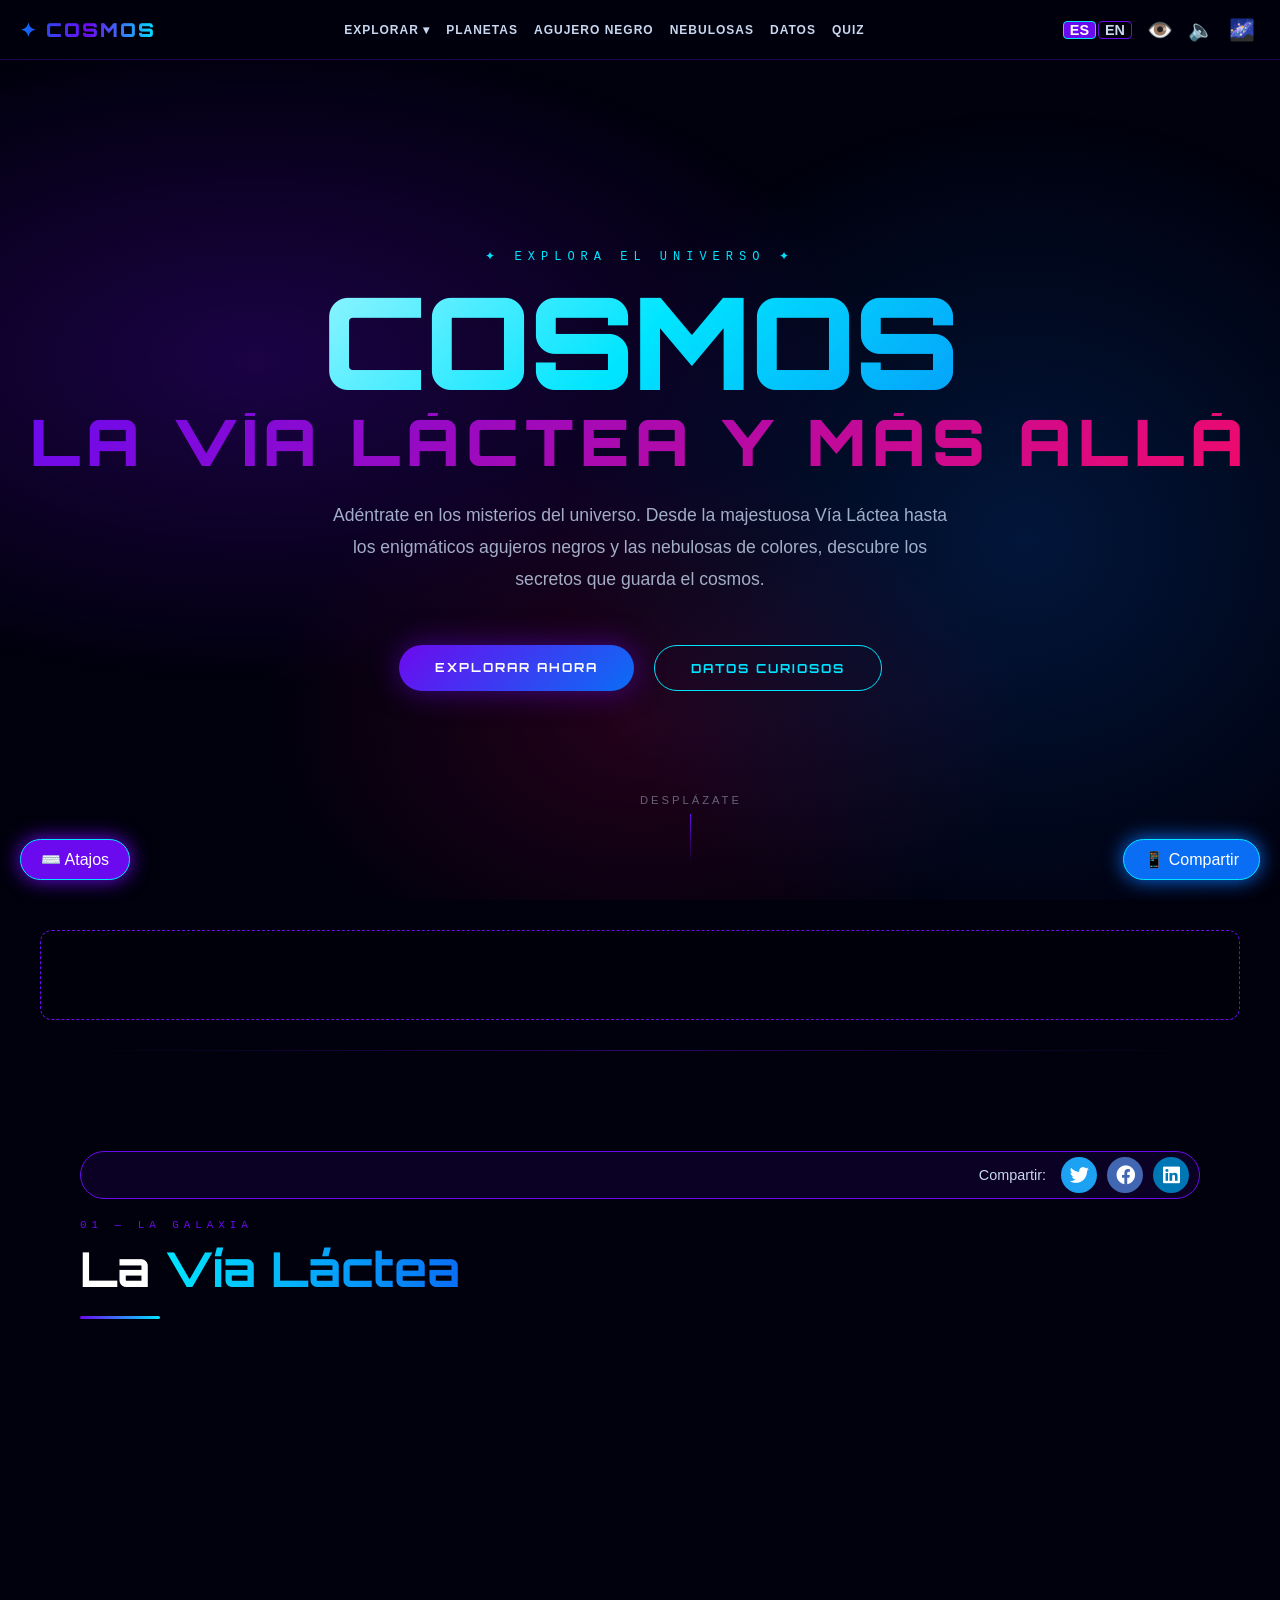
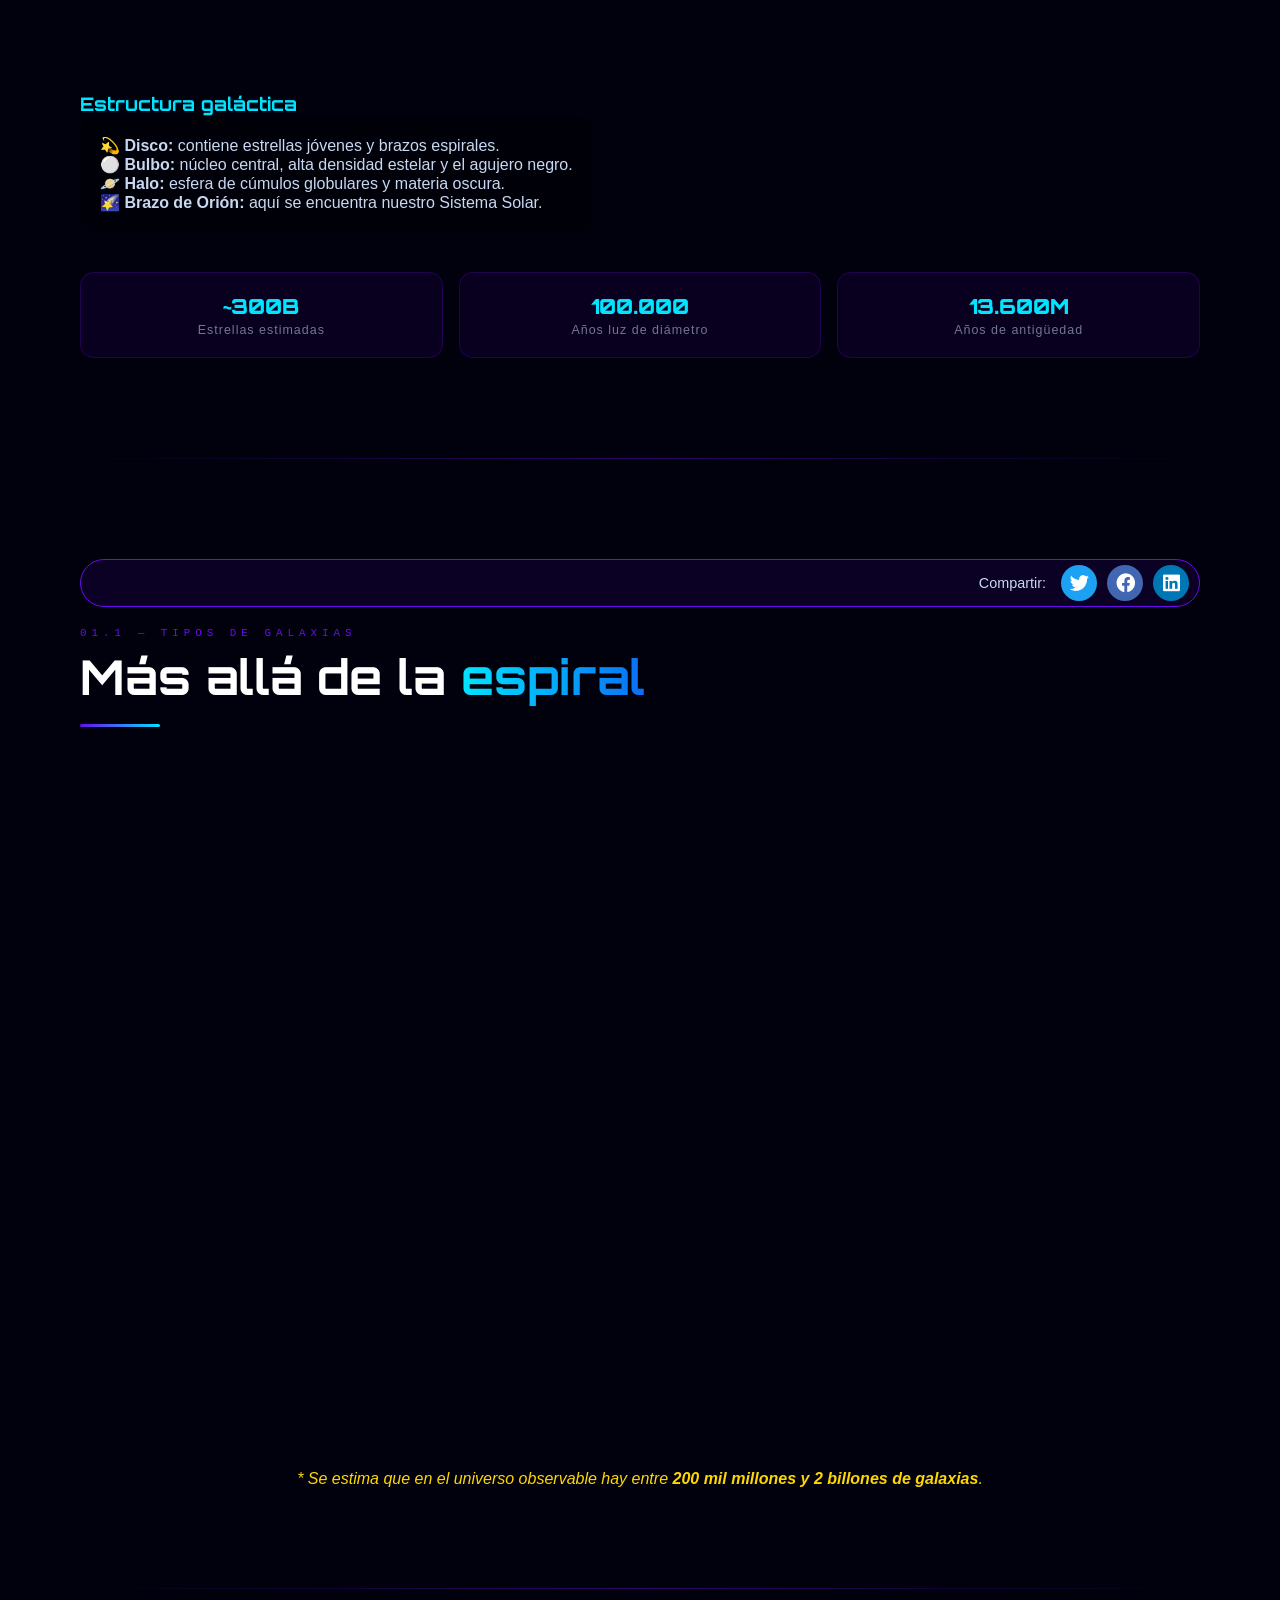
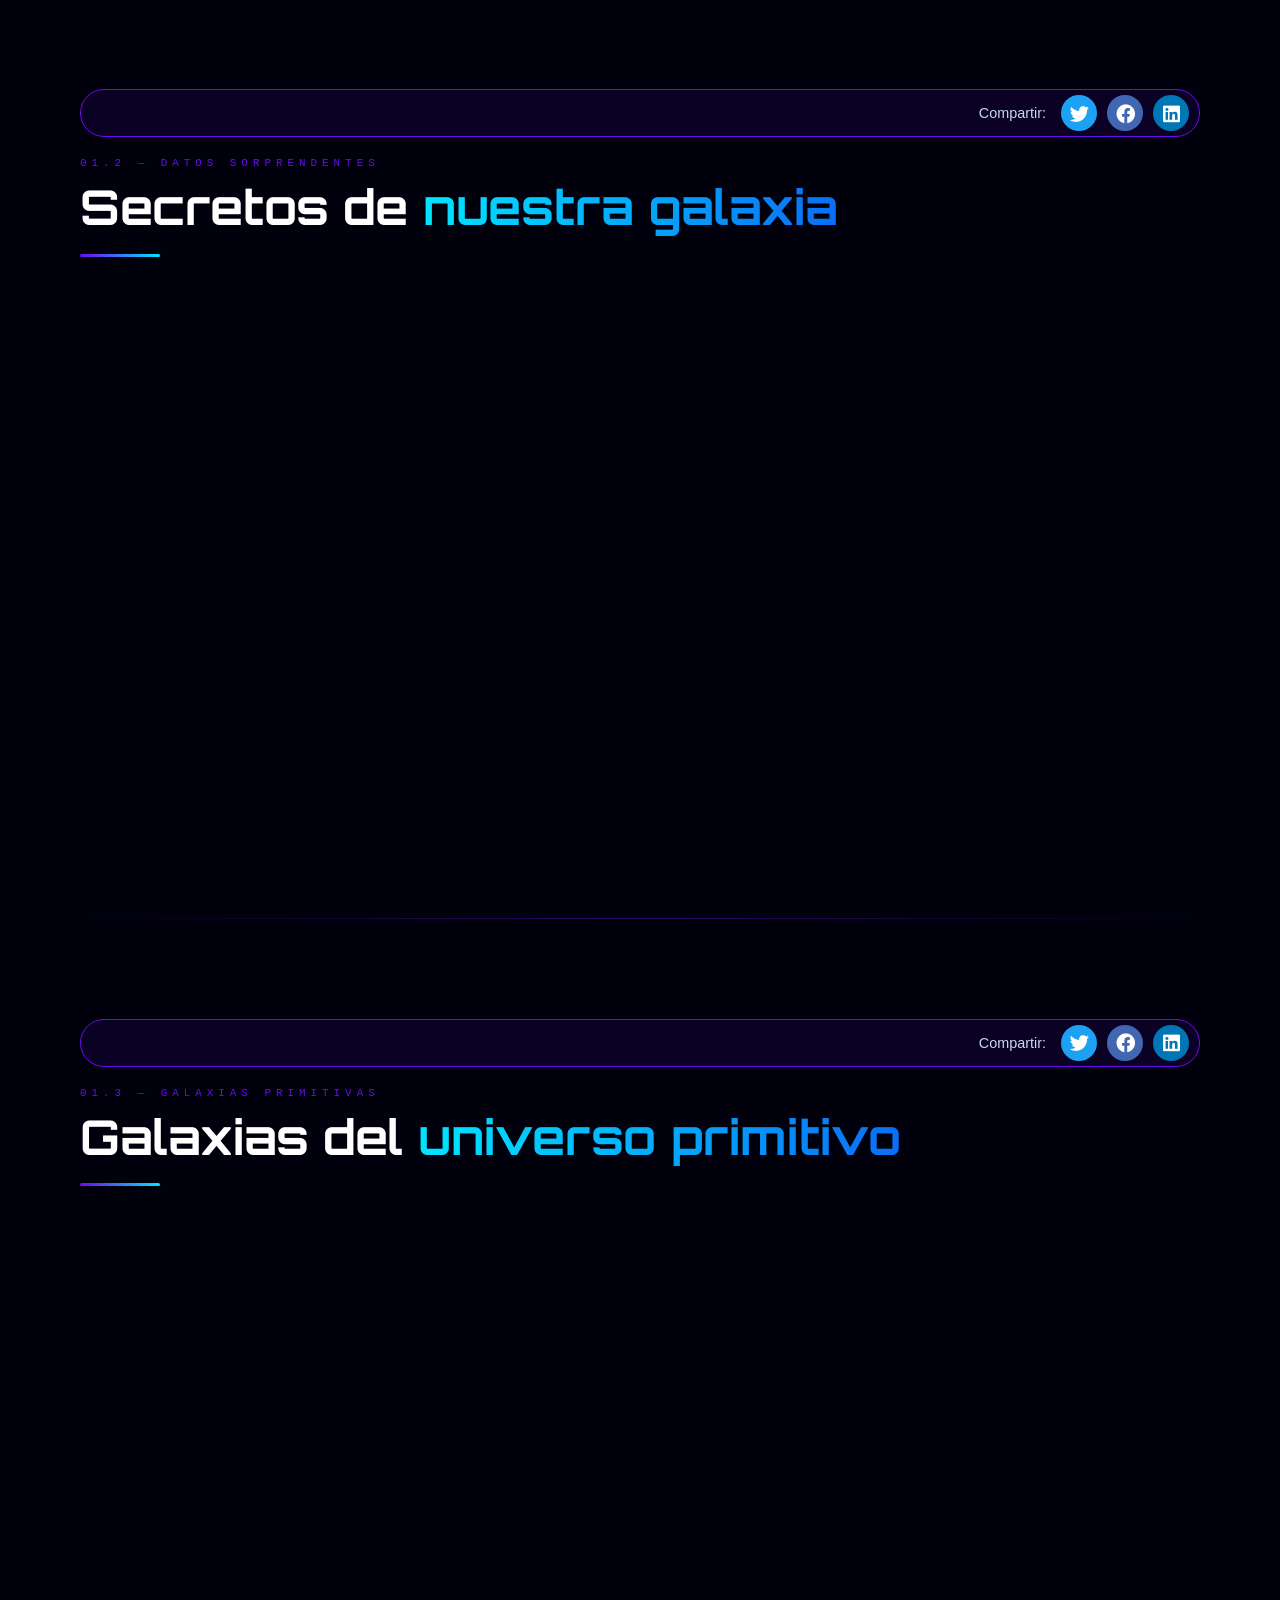
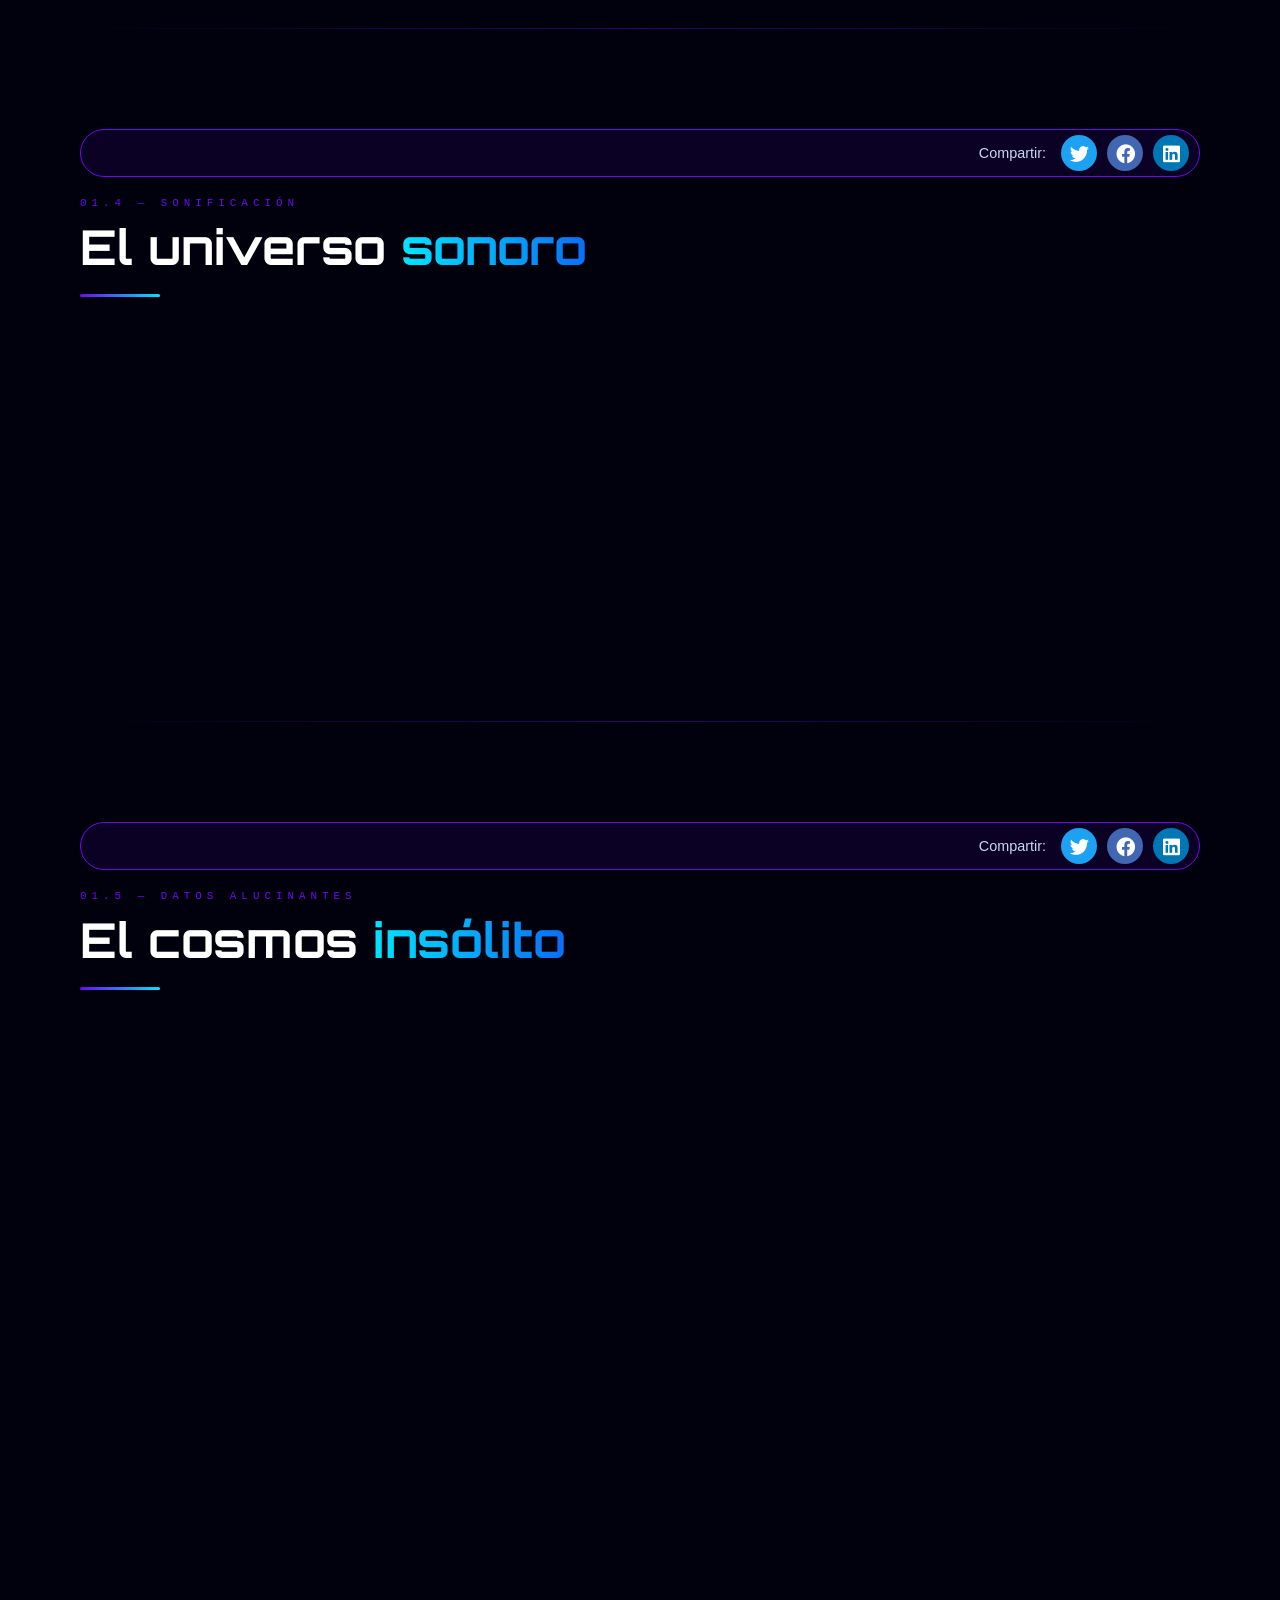
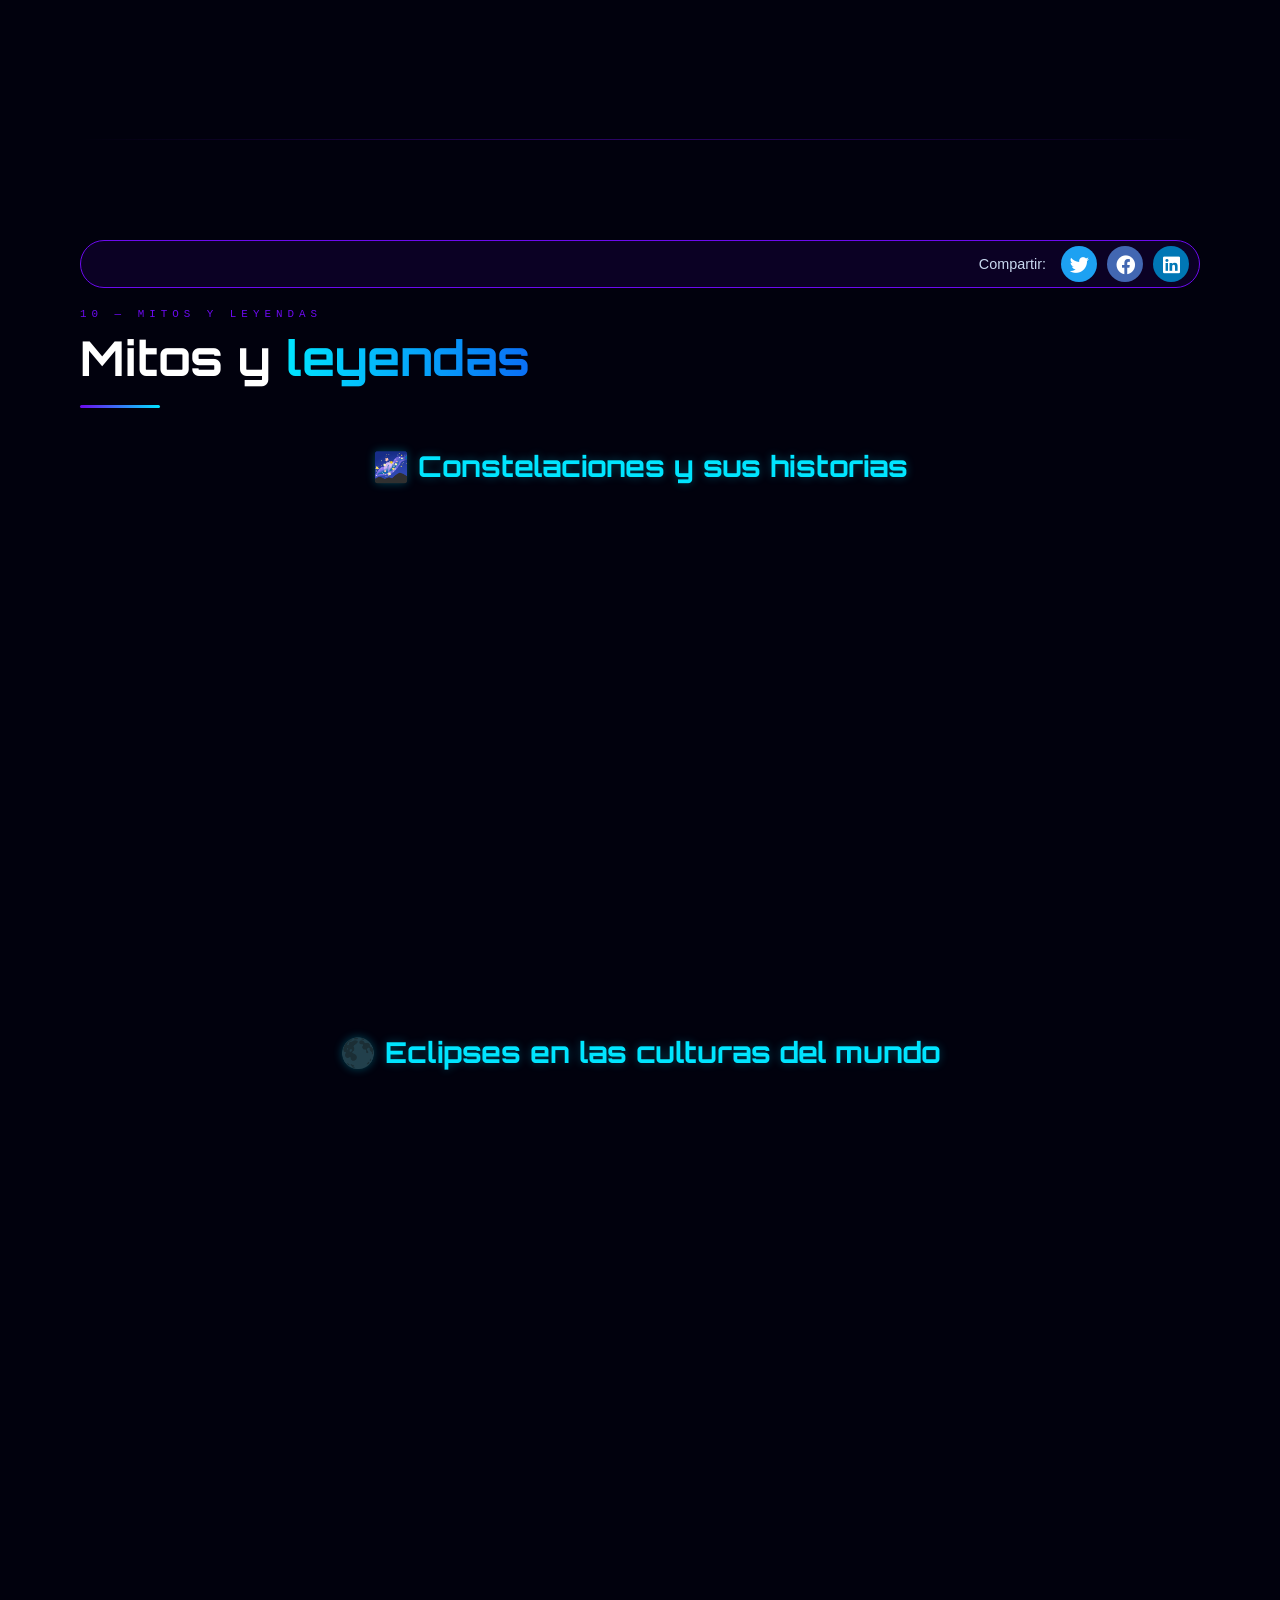
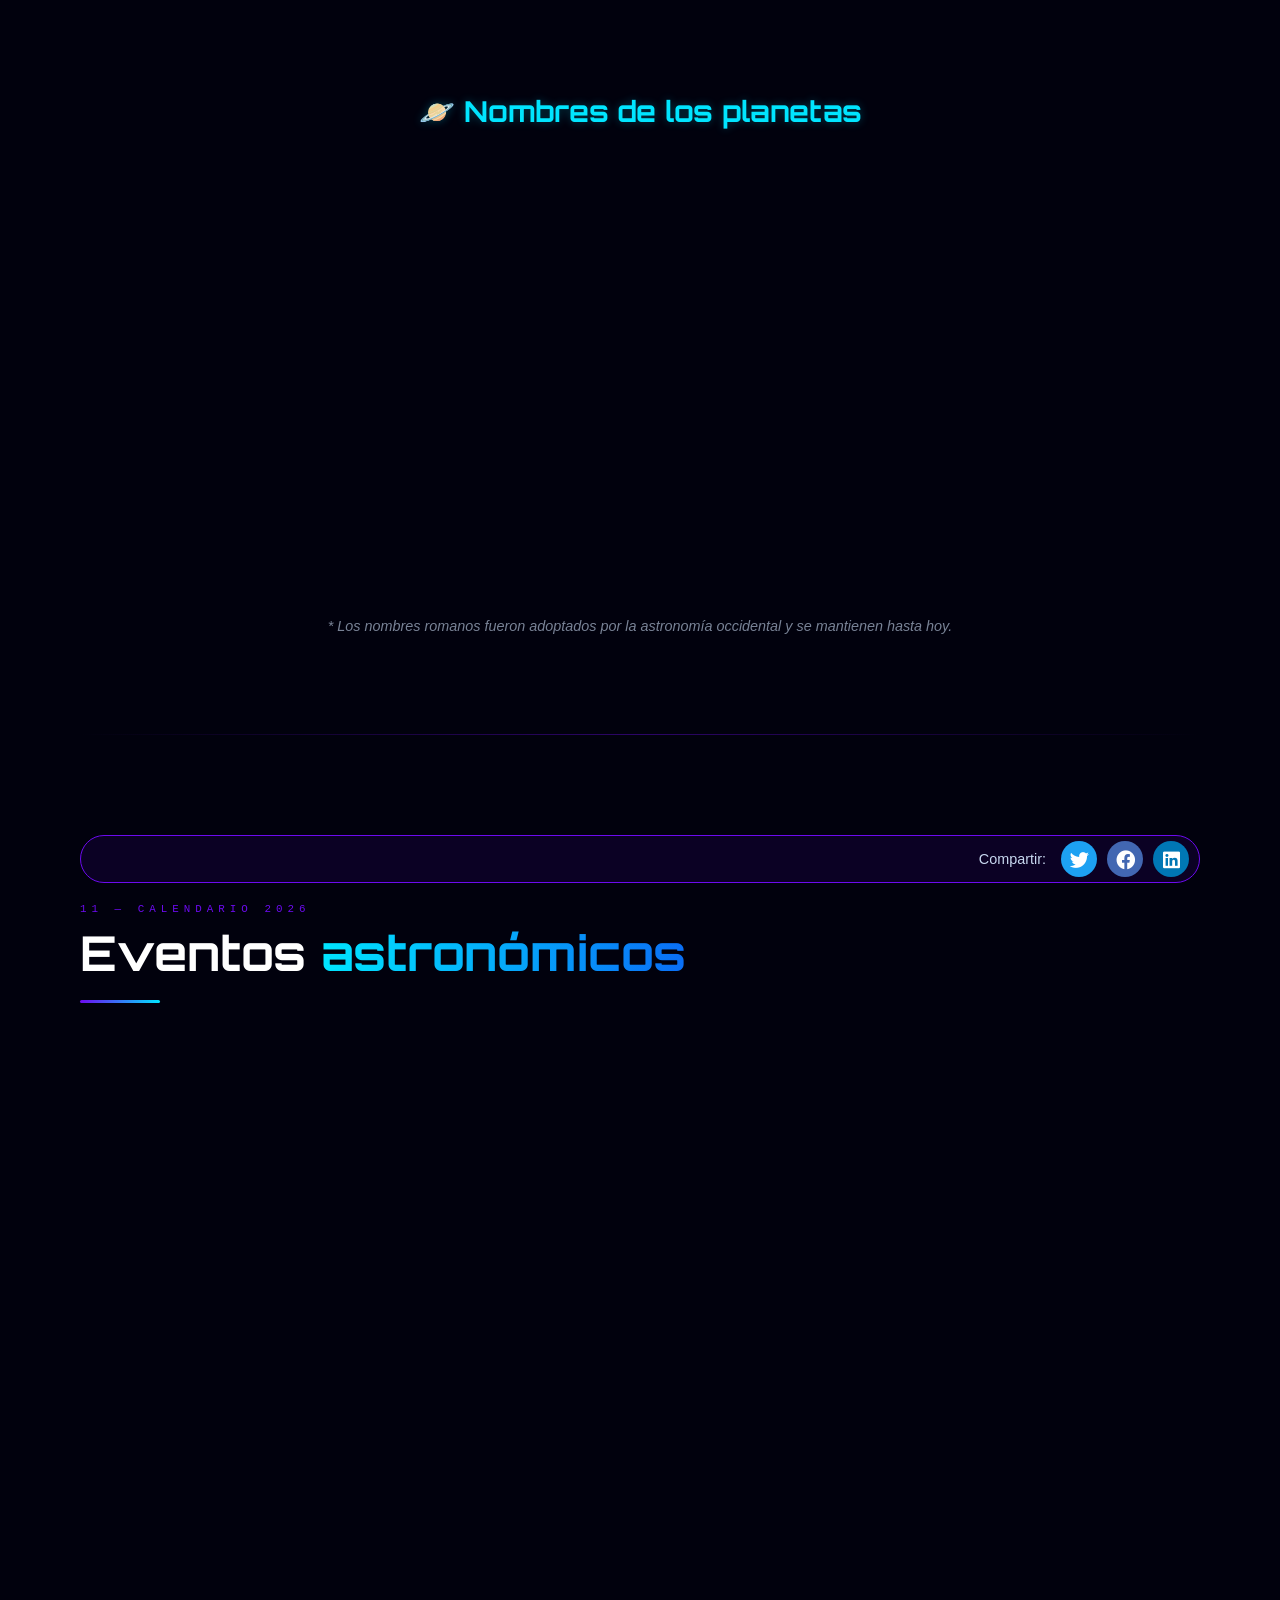
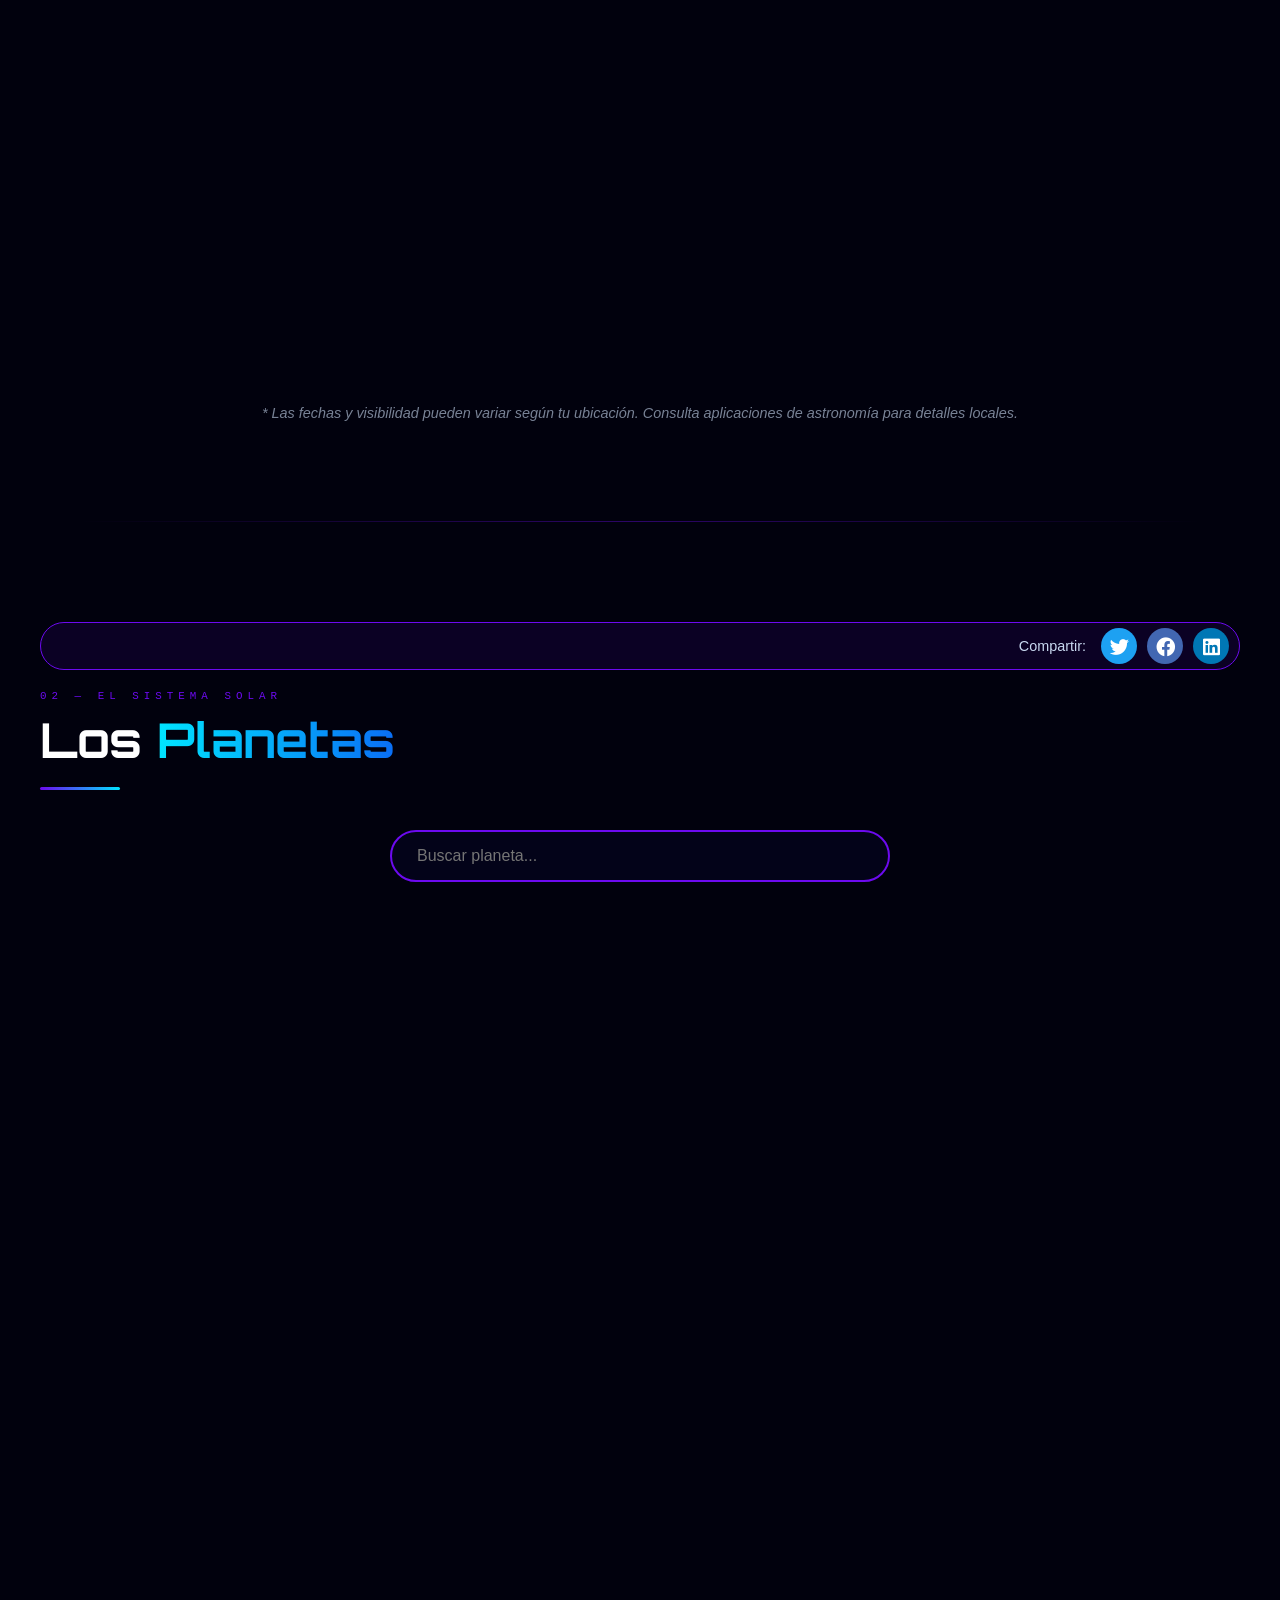
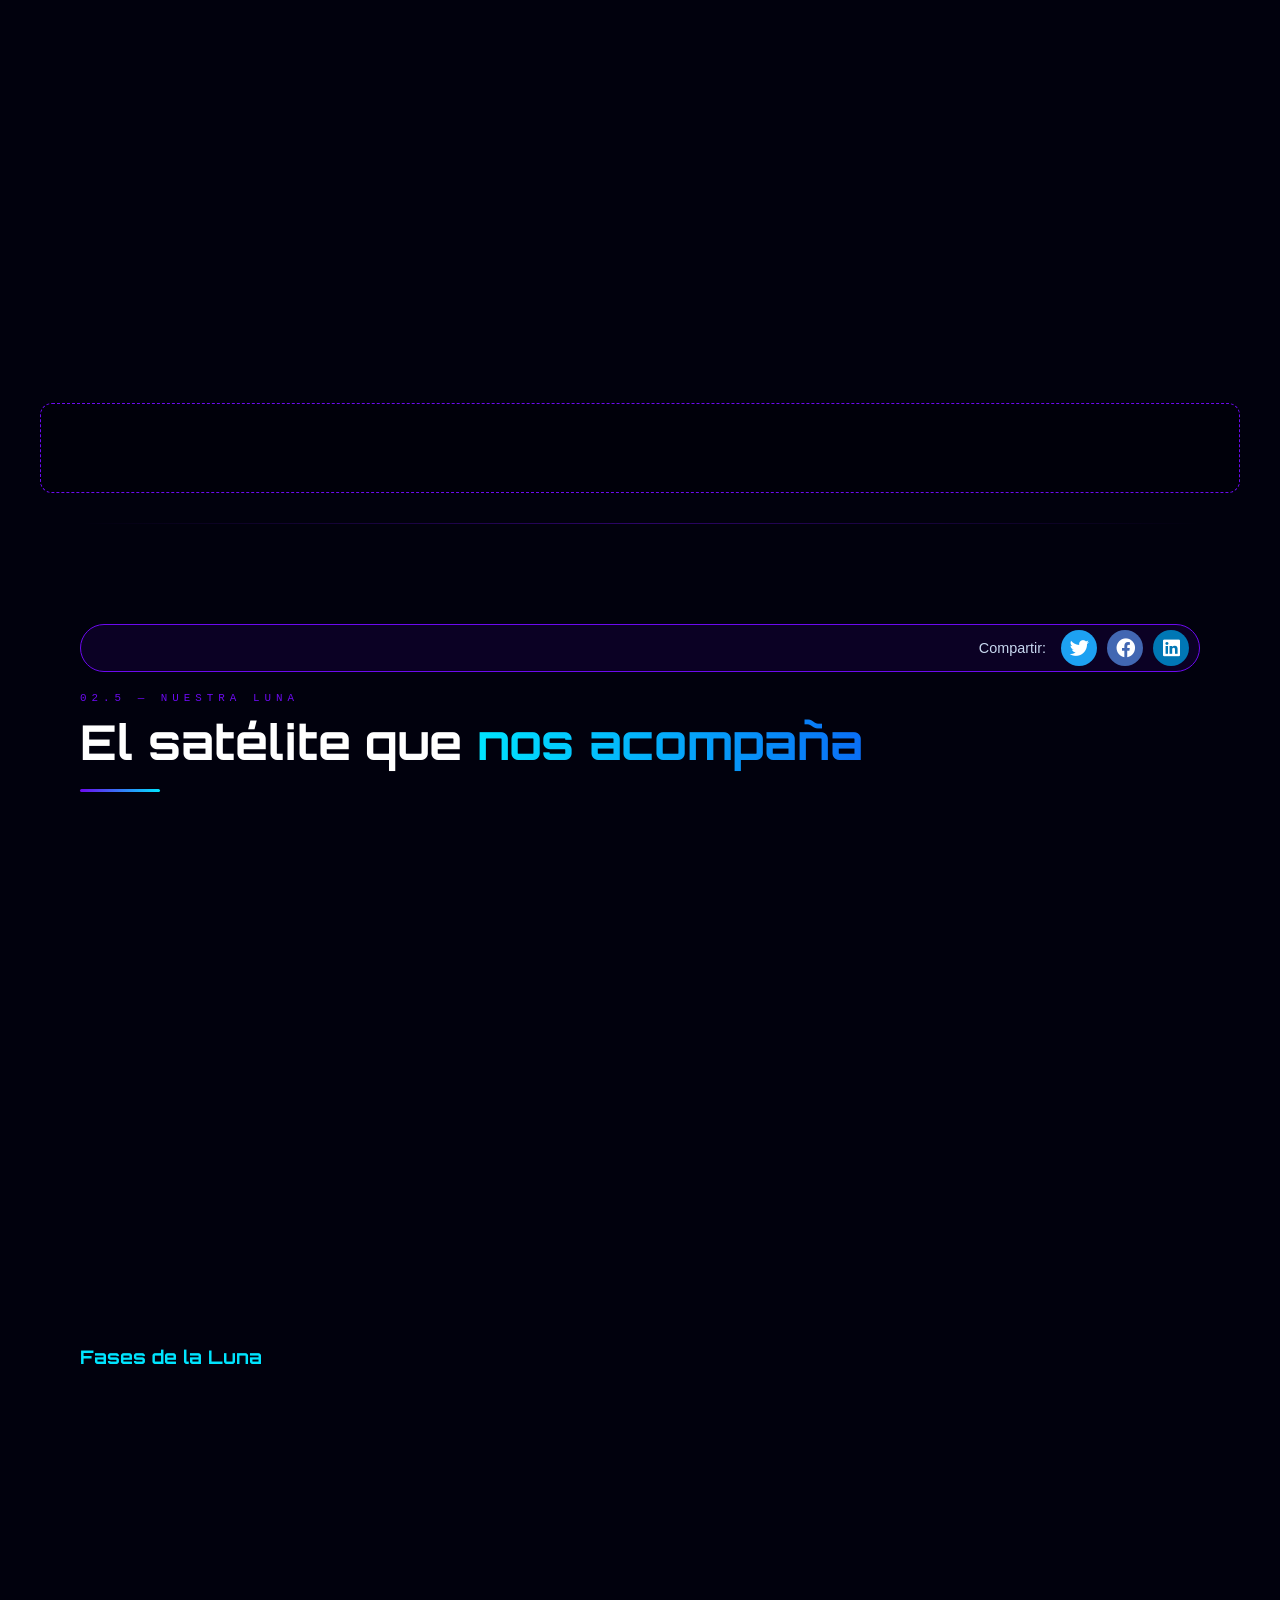
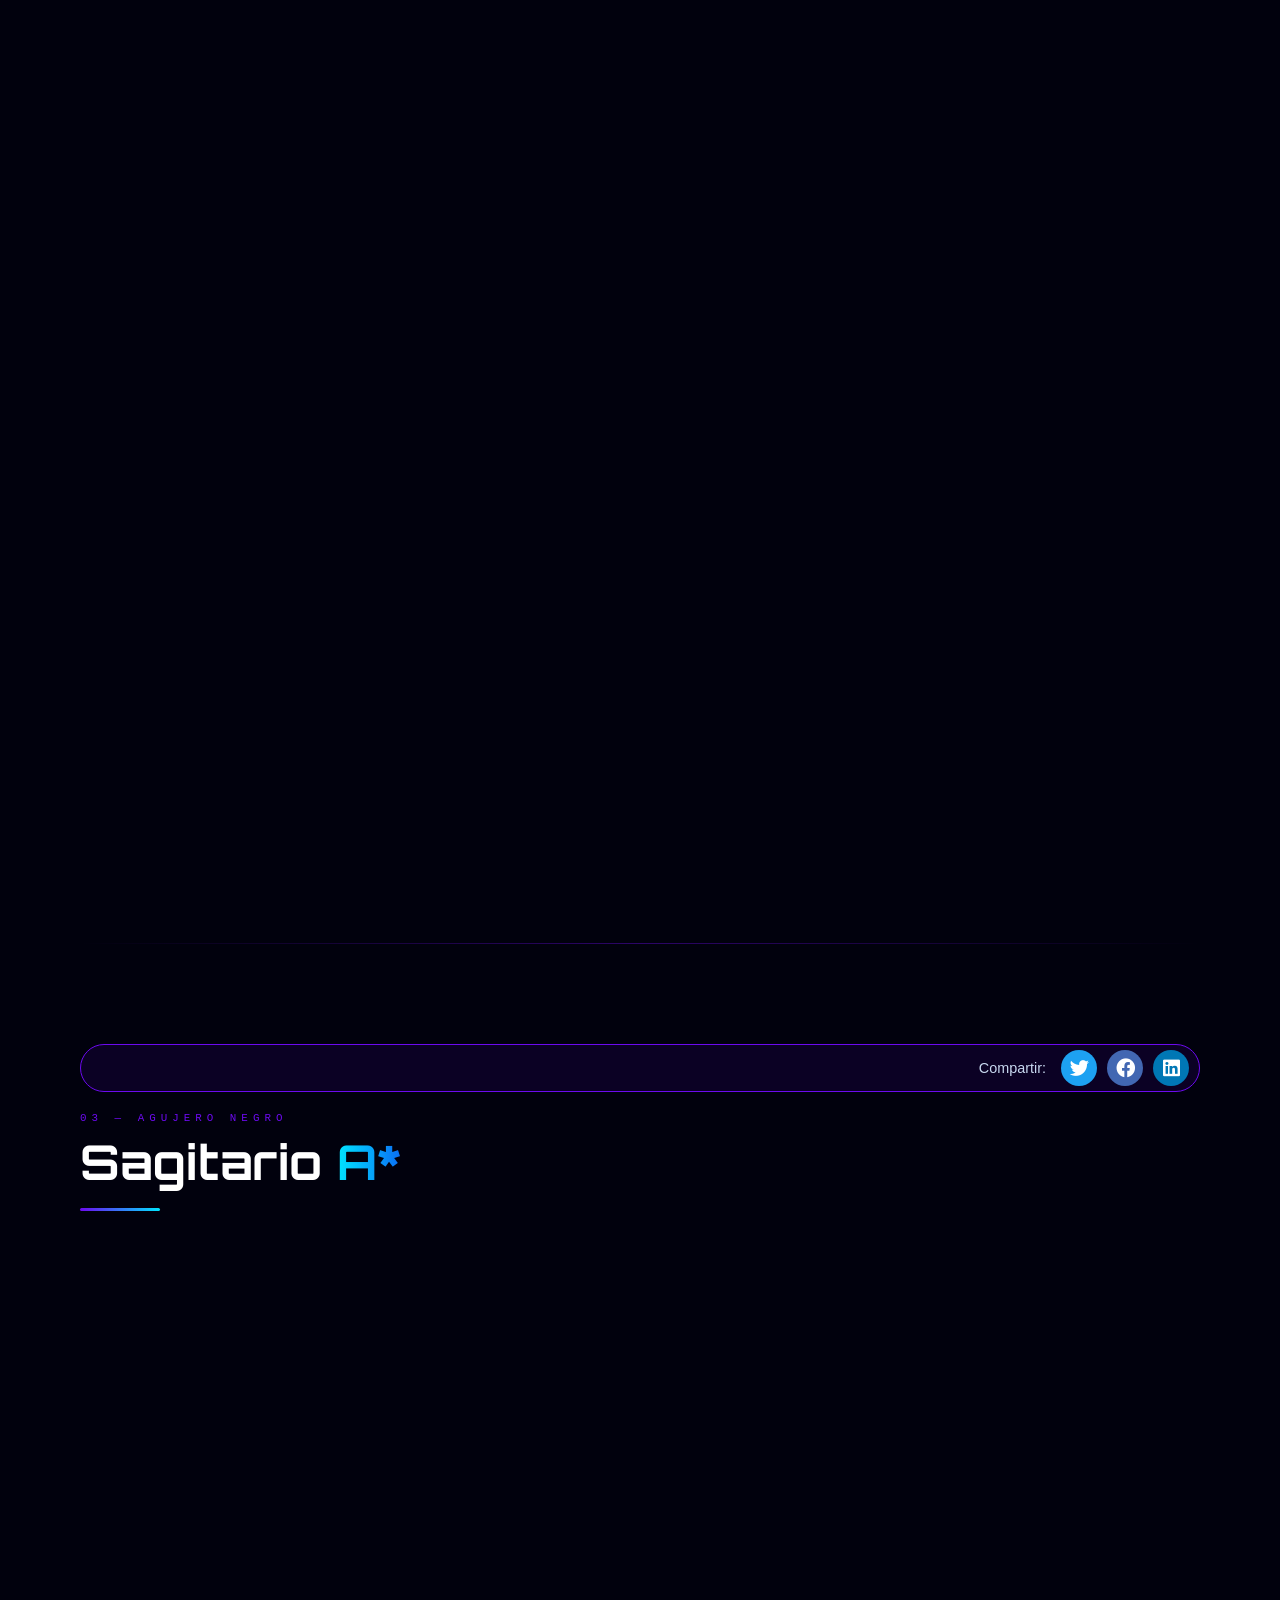
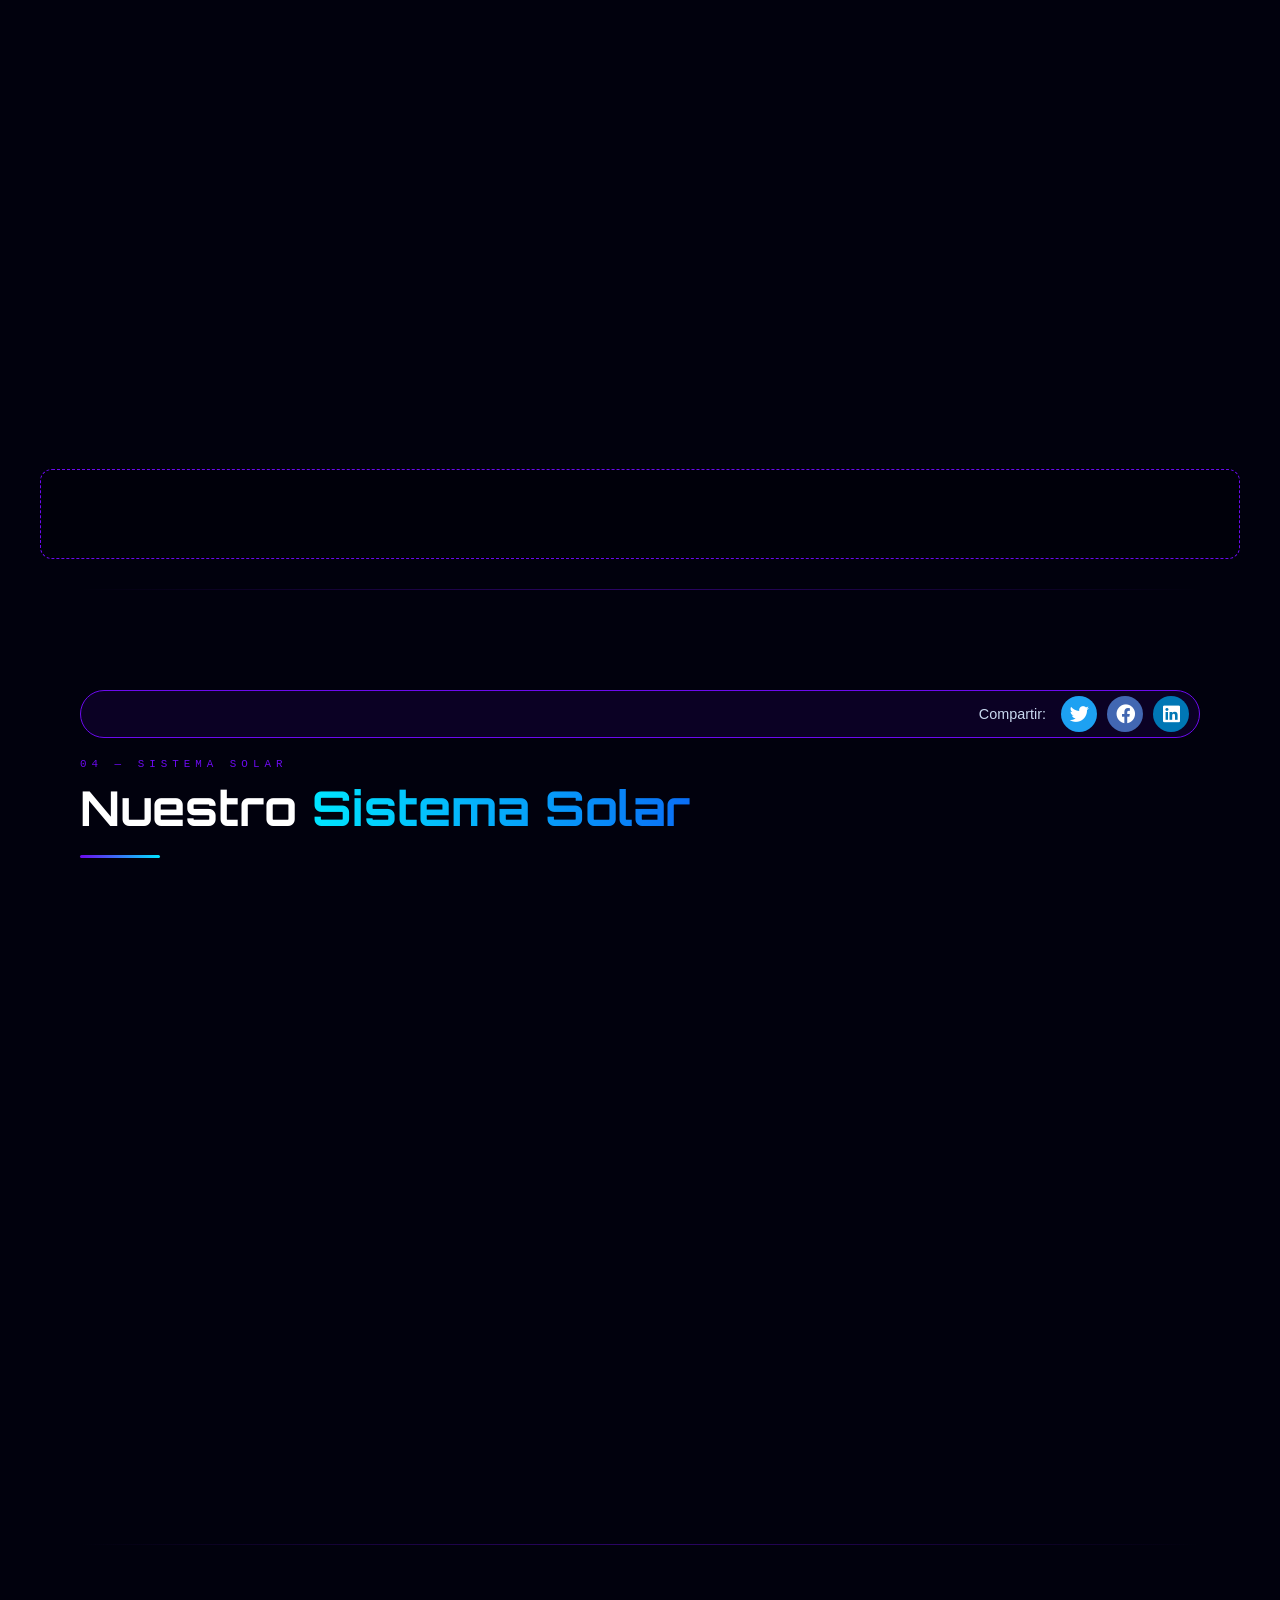
==== commit 11924712: "Update index.html" ====
--- a/index.html
+++ b/index.html
@@ -24,6 +24,8 @@
   <link href="https://fonts.googleapis.com/css2?family=Orbitron:wght@400;700;900&family=Rajdhani:wght@300;400;600&family=Space+Mono&display=swap" rel="stylesheet"/>
   <link rel="stylesheet" href="https://cdnjs.cloudflare.com/ajax/libs/font-awesome/6.0.0-beta3/css/all.min.css">
   <script src="https://cdn.jsdelivr.net/npm/suncalc@1.9.0/suncalc.min.js"></script>
+  <!-- Google AdSense -->
+  <script async src="https://pagead2.googlesyndication.com/pagead/js/adsbygoogle.js?client=ca-pub-XXXXXXXXXXXXXXXX" crossorigin="anonymous"></script>
 </head>
 <body>
 
@@ -112,25 +114,25 @@
   <div class="atajos-panel" id="atajos-panel">
     <button class="atajos-toggle" id="atajos-toggle">⌨️ Atajos</button>
     <div class="atajos-contenido" id="atajos-contenido">
-      <h4>Atajos de teclado</h4>
+      <h4 data-i18n="atajos_titulo">Atajos de teclado</h4>
       <ul>
-        <li><kbd>P</kbd> - Planetas</li>
-        <li><kbd>N</kbd> - Nebulosas</li>
-        <li><kbd>A</kbd> - Agujero Negro</li>
-        <li><kbd>C</kbd> - Curiosidades</li>
-        <li><kbd>Q</kbd> - Quiz</li>
-        <li><kbd>H</kbd> - Inicio</li>
-        <li><kbd>T</kbd> - Línea de Tiempo</li>
-        <li><kbd>M</kbd> - Misiones</li>
-        <li><kbd>W</kbd> - Clima Espacial</li>
-        <li><kbd>R</kbd> - Noticias</li>
-        <li><kbd>E</kbd> - Edad Planetaria</li>
-        <li><kbd>K</kbd> - Peso Planetario</li>
-        <li><kbd>6</kbd> - Eventos 2026</li>
-        <li><kbd>Y</kbd> - Mitos y leyendas</li>
-        <li><kbd>F</kbd> - Efemérides</li>
-        <li><kbd>O</kbd> - Comparador</li>
-        <li><kbd>U</kbd> - Hoy en la historia</li>
+        <li><kbd>P</kbd> - <span data-i18n="atajo_p">Planetas</span></li>
+        <li><kbd>N</kbd> - <span data-i18n="atajo_n">Nebulosas</span></li>
+        <li><kbd>A</kbd> - <span data-i18n="atajo_a">Agujero Negro</span></li>
+        <li><kbd>C</kbd> - <span data-i18n="atajo_c">Curiosidades</span></li>
+        <li><kbd>Q</kbd> - <span data-i18n="atajo_q">Quiz</span></li>
+        <li><kbd>H</kbd> - <span data-i18n="atajo_h">Inicio</span></li>
+        <li><kbd>T</kbd> - <span data-i18n="atajo_t">Línea de Tiempo</span></li>
+        <li><kbd>M</kbd> - <span data-i18n="atajo_m">Misiones</span></li>
+        <li><kbd>W</kbd> - <span data-i18n="atajo_w">Clima Espacial</span></li>
+        <li><kbd>R</kbd> - <span data-i18n="atajo_r">Noticias</span></li>
+        <li><kbd>E</kbd> - <span data-i18n="atajo_e">Edad Planetaria</span></li>
+        <li><kbd>K</kbd> - <span data-i18n="atajo_k">Peso Planetario</span></li>
+        <li><kbd>6</kbd> - <span data-i18n="atajo_6">Eventos 2026</span></li>
+        <li><kbd>Y</kbd> - <span data-i18n="atajo_y">Mitos y leyendas</span></li>
+        <li><kbd>F</kbd> - <span data-i18n="atajo_f">Efemérides</span></li>
+        <li><kbd>O</kbd> - <span data-i18n="atajo_o">Comparador</span></li>
+        <li><kbd>U</kbd> - <span data-i18n="atajo_u">Hoy en la historia</span></li>
       </ul>
     </div>
   </div>
@@ -138,13 +140,13 @@
   <!-- MODAL DE TÉRMINOS -->
   <div id="modal-terminos" class="modal">
     <div class="modal-contenido">
-      <h2>Bienvenido a Cosmos</h2>
-      <p>Antes de continuar, necesitamos que aceptes nuestros <strong>Términos y Condiciones</strong> y nuestra <strong>Política de Privacidad</strong>.</p>
+      <h2 data-i18n="modal_bienvenido">Bienvenido a Cosmos</h2>
+      <p data-i18n="modal_terminos">Antes de continuar, necesitamos que aceptes nuestros <strong>Términos y Condiciones</strong> y nuestra <strong>Política de Privacidad</strong>.</p>
       <div class="modal-botones">
-        <a href="legal.html" target="_blank" class="btn btn-outline">Leer términos</a>
-        <button id="btn-aceptar" class="btn btn-primary">Aceptar y continuar</button>
-      </div>
-      <p class="modal-legal">Al hacer clic en "Aceptar", confirmas que has leído y aceptas nuestras políticas.</p>
+        <a href="legal.html" target="_blank" class="btn btn-outline" data-i18n="modal_leer">Leer términos</a>
+        <button id="btn-aceptar" class="btn btn-primary" data-i18n="modal_aceptar">Aceptar y continuar</button>
+      </div>
+      <p class="modal-legal" data-i18n="modal_legal">Al hacer clic en "Aceptar", confirmas que has leído y aceptas nuestras políticas.</p>
     </div>
   </div>
 
@@ -169,11 +171,22 @@
     </div>
   </div>
 
+  <!-- ANUNCIO 1 - Después del hero -->
+  <div class="ad-container">
+    <ins class="adsbygoogle"
+         style="display:block"
+         data-ad-client="ca-pub-XXXXXXXXXXXXXXXX"
+         data-ad-slot="XXXXXXXXXX"
+         data-ad-format="auto"
+         data-full-width-responsive="true"></ins>
+    <script>(adsbygoogle = window.adsbygoogle || []).push({});</script>
+  </div>
+
+  <div class="sep-line"><hr/></div>
   <!-- ==================== SECCIÓN GALAXIA ==================== -->
-  <div class="sep-line"><hr/></div>
   <section class="sec" id="galaxia">
     <div class="share-section">
-      <span>Compartir:</span>
+      <span data-i18n="compartir">Compartir:</span>
       <a href="#" class="share-btn twitter" onclick="shareOnTwitter('La Vía Láctea')"><i class="fab fa-twitter"></i></a>
       <a href="#" class="share-btn facebook" onclick="shareOnFacebook('La Vía Láctea')"><i class="fab fa-facebook"></i></a>
       <a href="#" class="share-btn linkedin" onclick="shareOnLinkedIn('La Vía Láctea')"><i class="fab fa-linkedin"></i></a>
@@ -195,9 +208,9 @@
       </div>
     </div>
     <div id="galaxia-estructura" style="margin-top: 60px;">
-      <h3 style="color:var(--cyan); font-family:'Orbitron';">Estructura galáctica</h3>
+      <h3 style="color:var(--cyan); font-family:'Orbitron';" data-i18n="galaxia_estructura_titulo">Estructura galáctica</h3>
       <div style="display: flex; gap: 20px; flex-wrap: wrap;">
-        <ul style="list-style: none; background: rgba(0,0,0,0.3); padding: 20px; border-radius: 20px;">
+        <ul style="list-style: none; background: rgba(0,0,0,0.3); padding: 20px; border-radius: 20px;" data-i18n="galaxia_estructura_items">
           <li>💫 <strong>Disco:</strong> contiene estrellas jóvenes y brazos espirales.</li>
           <li>⚪ <strong>Bulbo:</strong> núcleo central, alta densidad estelar y el agujero negro.</li>
           <li>🪐 <strong>Halo:</strong> esfera de cúmulos globulares y materia oscura.</li>
@@ -227,71 +240,71 @@
   <div class="sep-line"><hr/></div>
   <section class="sec" id="tipos-galaxias">
     <div class="share-section">
-      <span>Compartir:</span>
+      <span data-i18n="compartir">Compartir:</span>
       <a href="#" class="share-btn twitter" onclick="shareOnTwitter('Tipos de galaxias')"><i class="fab fa-twitter"></i></a>
       <a href="#" class="share-btn facebook" onclick="shareOnFacebook('Tipos de galaxias')"><i class="fab fa-facebook"></i></a>
       <a href="#" class="share-btn linkedin" onclick="shareOnLinkedIn('Tipos de galaxias')"><i class="fab fa-linkedin"></i></a>
     </div>
-    <p class="section-label">01.1 — Tipos de galaxias</p>
-    <h2 class="section-title">Más allá de la <span>espiral</span></h2>
+    <p class="section-label" data-i18n="tipos_galaxia_label">01.1 — Tipos de galaxias</p>
+    <h2 class="section-title" data-i18n="tipos_galaxia_titulo">Más allá de la <span>espiral</span></h2>
     <div class="divider"></div>
     <div class="galaxy-types-grid reveal">
       <div class="type-card">
         <img src="img/galaxia-espiral.jpg" alt="Galaxia espiral" loading="lazy">
-        <h3>🌀 Espirales</h3>
-        <p>Como nuestra Vía Láctea. Tienen un núcleo central brillante y brazos curvos envueltos en polvo y gas donde nacen estrellas.</p>
+        <h3 data-i18n="type_card_espiral">🌀 Espirales</h3>
+        <p data-i18n="type_espiral_desc">Como nuestra Vía Láctea. Tienen un núcleo central brillante y brazos curvos envueltos en polvo y gas donde nacen estrellas.</p>
       </div>
       <div class="type-card">
         <img src="img/galaxia-eliptica.jpg" alt="Galaxia elíptica" loading="lazy">
-        <h3>⚪ Elípticas</h3>
-        <p>Forma ovalada, sin brazos definidos. Contienen estrellas viejas y poco gas. Van desde formas casi esféricas hasta alargadas.</p>
+        <h3 data-i18n="type_card_eliptica">⚪ Elípticas</h3>
+        <p data-i18n="type_eliptica_desc">Forma ovalada, sin brazos definidos. Contienen estrellas viejaS y poco gas. Van desde formas casi esféricas hasta alargadas.</p>
       </div>
       <div class="type-card">
         <img src="img/galaxia-irregular.jpg" alt="Galaxia irregular" loading="lazy">
-        <h3>🔮 Irregulares</h3>
-        <p>Sin forma definida. Suelen ser el resultado de perturbaciones gravitacionales o colisiones con otras galaxias.</p>
+        <h3 data-i18n="type_card_irregular">🔮 Irregulares</h3>
+        <p data-i18n="type_irregular_desc">Sin forma definida. Suelen ser el resultado de perturbaciones gravitacionales o colisiones con otras galaxias.</p>
       </div>
       <div class="type-card">
         <img src="img/galaxia-lenticular.jpg" alt="Galaxia lenticular" loading="lazy">
-        <h3>🔄 Lenticulares</h3>
-        <p>Una mezcla entre espirales y elípticas: tienen disco pero sin brazos espirales evidentes.</p>
-      </div>
-    </div>
-    <p class="type-note">* Se estima que en el universo observable hay entre <strong>200 mil millones y 2 billones de galaxias</strong>.</p>
+        <h3 data-i18n="type_card_lenticular">🔄 Lenticulares</h3>
+        <p data-i18n="type_lenticular_desc">Una mezcla entre espirales y elípticas: tienen disco pero sin brazos espirales evidentes.</p>
+      </div>
+    </div>
+    <p class="type-note" data-i18n="galaxy_types_note">* Se estima que en el universo observable hay entre <strong>200 mil millones y 2 billones de galaxias</strong>.</p>
   </section>
 
   <!-- DATOS SORPRENDENTES DE LA VÍA LÁCTEA -->
   <div class="sep-line"><hr/></div>
   <section class="sec" id="datos-via-lactea">
     <div class="share-section">
-      <span>Compartir:</span>
+      <span data-i18n="compartir">Compartir:</span>
       <a href="#" class="share-btn twitter" onclick="shareOnTwitter('Datos de la Vía Láctea')"><i class="fab fa-twitter"></i></a>
       <a href="#" class="share-btn facebook" onclick="shareOnFacebook('Datos de la Vía Láctea')"><i class="fab fa-facebook"></i></a>
       <a href="#" class="share-btn linkedin" onclick="shareOnLinkedIn('Datos de la Vía Láctea')"><i class="fab fa-linkedin"></i></a>
     </div>
-    <p class="section-label">01.2 — Datos sorprendentes</p>
-    <h2 class="section-title">Secretos de <span>nuestra galaxia</span></h2>
+    <p class="section-label" data-i18n="milkyway_facts_label">01.2 — Datos sorprendentes</p>
+    <h2 class="section-title" data-i18n="milkyway_facts_titulo">Secretos de <span>nuestra galaxia</span></h2>
     <div class="divider"></div>
     <div class="milkyway-facts-grid reveal">
       <div class="fact-item">
         <img src="img/via-lactea-plana.jpg" alt="Vía Láctea plana" loading="lazy">
-        <h3>📏 Prácticamente plana</h3>
-        <p>100.000 años luz de ancho pero solo <strong>1.000 años luz de espesor</strong>. ¡Es como un CD gigante!</p>
+        <h3 data-i18n="fact_plana_titulo">📏 Prácticamente plana</h3>
+        <p data-i18n="fact_plana_desc">100.000 años luz de ancho pero solo <strong>1.000 años luz de espesor</strong>. ¡Es como un CD gigante!</p>
       </div>
       <div class="fact-item">
         <img src="img/ano-galactico.jpg" alt="Año galáctico" loading="lazy">
-        <h3>⏱️ El año galáctico</h3>
-        <p>El Sol tarda entre <strong>225 y 250 millones de años</strong> en dar una vuelta completa al centro de la galaxia. La última vez que el Sol estuvo en esta posición, los dinosaurios dominaban la Tierra.</p>
+        <h3 data-i18n="fact_ano_galactico_titulo">⏱️ El año galáctico</h3>
+        <p data-i18n="fact_ano_galactico_desc">El Sol tarda entre <strong>225 y 250 millones de años</strong> en dar una vuelta completa al centro de la galaxia. La última vez que el Sol estuvo en esta posición, los dinosaurios dominaban la Tierra.</p>
       </div>
       <div class="fact-item">
         <img src="img/burbujas-fermi.jpg" alt="Burbujas de Fermi" loading="lazy">
-        <h3>🫀 Latidos del centro</h3>
-        <p>El centro galáctico genera <strong>burbujas de Fermi</strong>: enormes estructuras de gas caliente que se extienden por encima y debajo del plano galáctico, alimentadas por vientos de 2 millones de millas por hora.</p>
+        <h3 data-i18n="fact_burbujas_titulo">🫀 Latidos del centro</h3>
+        <p data-i18n="fact_burbujas_desc">El centro galáctico genera <strong>burbujas de Fermi</strong>: enormes estructuras de gas caliente que se extienden por encima y debajo del plano galáctico, alimentadas por vientos de 2 millones de millas por hora.</p>
       </div>
       <div class="fact-item">
         <img src="img/galaxia-canibal.jpg" alt="Galaxia caníbal" loading="lazy">
-        <h3>🍽️ Galaxia caníbal</h3>
-        <p>La Vía Láctea ha crecido "tragándose" galaxias enanas. Ciertas estrellas antiguas son evidencia de estas fusiones pasadas.</p>
+        <h3 data-i18n="fact_galaxia_canibal_titulo">🍽️ Galaxia caníbal</h3>
+        <p data-i18n="fact_galaxia_canibal_desc">La Vía Láctea ha crecido "tragándose" galaxias enanas. Ciertas estrellas antiguas son evidencia de estas fusiones pasadas.</p>
       </div>
     </div>
   </section>
@@ -300,21 +313,21 @@
   <div class="sep-line"><hr/></div>
   <section class="sec" id="galaxias-primitivas">
     <div class="share-section">
-      <span>Compartir:</span>
+      <span data-i18n="compartir">Compartir:</span>
       <a href="#" class="share-btn twitter" onclick="shareOnTwitter('Galaxias primitivas')"><i class="fab fa-twitter"></i></a>
       <a href="#" class="share-btn facebook" onclick="shareOnFacebook('Galaxias primitivas')"><i class="fab fa-facebook"></i></a>
       <a href="#" class="share-btn linkedin" onclick="shareOnLinkedIn('Galaxias primitivas')"><i class="fab fa-linkedin"></i></a>
     </div>
-    <p class="section-label">01.3 — Galaxias primitivas</p>
-    <h2 class="section-title">Galaxias del <span>universo primitivo</span></h2>
+    <p class="section-label" data-i18n="primitiva_label">01.3 — Galaxias primitivas</p>
+    <h2 class="section-title" data-i18n="primitiva_titulo">Galaxias del <span>universo primitivo</span></h2>
     <div class="divider"></div>
     <div class="primitive-container reveal">
       <img src="img/galaxia-primitiva.jpg" alt="Galaxia del universo primitivo" loading="lazy">
-      <p>Cuando el universo tenía solo entre <strong>1.000 y 1.500 millones de años</strong> (apenas el 10% de su edad actual), las galaxias experimentaron un "estirón" masivo, adquiriendo la mayor parte de su masa estelar y polvo.</p>
+      <p data-i18n="primitiva_desc">Cuando el universo tenía solo entre <strong>1.000 y 1.500 millones de años</strong> (apenas el 10% de su edad actual), las galaxias experimentaron un "estirón" masivo, adquiriendo la mayor parte de su masa estelar y polvo.</p>
       <div class="primitive-highlight">
-        <h4>🔭 Descubrimiento sorprendente (ALMA)</h4>
-        <p>Estudios recientes de 118 galaxias distantes revelaron que muchas eran mucho más maduras de lo esperado: cerca del <strong>20% ya contenía grandes cantidades de polvo</strong> y elementos pesados, considerados subproductos de estrellas moribundas.</p>
-        <p>Algunas ya mostraban discos giratorios que eventualmente formarían estructuras espirales, desafiando la teoría de que todas las galaxias primitivas estaban "maltrechas" por colisiones.</p>
+        <h4 data-i18n="primitiva_highlight_titulo">🔭 Descubrimiento sorprendente (ALMA)</h4>
+        <p data-i18n="primitiva_highlight_desc">Estudios recientes de 118 galaxias distantes revelaron que muchas eran mucho más maduras de lo esperado: cerca del <strong>20% ya contenía grandes cantidades de polvo</strong> y elementos pesados, considerados subproductos de estrellas moribundas.</p>
+        <p data-i18n="primitiva_highlight_desc2">Algunas ya mostraban discos giratorios que eventualmente formarían estructuras espirales, desafiando la teoría de que todas las galaxias primitivas estaban "maltrechas" por colisiones.</p>
       </div>
     </div>
   </section>
@@ -323,20 +336,20 @@
   <div class="sep-line"><hr/></div>
   <section class="sec" id="sonificacion">
     <div class="share-section">
-      <span>Compartir:</span>
+      <span data-i18n="compartir">Compartir:</span>
       <a href="#" class="share-btn twitter" onclick="shareOnTwitter('Sonificación de galaxias')"><i class="fab fa-twitter"></i></a>
       <a href="#" class="share-btn facebook" onclick="shareOnFacebook('Sonificación de galaxias')"><i class="fab fa-facebook"></i></a>
       <a href="#" class="share-btn linkedin" onclick="shareOnLinkedIn('Sonificación de galaxias')"><i class="fab fa-linkedin"></i></a>
     </div>
-    <p class="section-label">01.4 — Sonificación</p>
-    <h2 class="section-title">El universo <span>sonoro</span></h2>
+    <p class="section-label" data-i18n="sonificacion_label">01.4 — Sonificación</p>
+    <h2 class="section-title" data-i18n="sonificacion_titulo">El universo <span>sonoro</span></h2>
     <div class="divider"></div>
     <div class="sonificacion-container reveal">
       <img src="img/sonificacion.webp" alt="Representación de sonificación" loading="lazy">
-      <p>Gracias a la <strong>sonificación</strong>, una técnica que convierte datos científicos en sonidos, podemos "escuchar" las galaxias. Más que una curiosidad, esta herramienta permite detectar patrones ocultos en grandes volúmenes de datos y hacer la ciencia más accesible para personas con discapacidad visual.</p>
+      <p data-i18n="sonificacion_desc">Gracias a la <strong>sonificación</strong>, una técnica que convierte datos científicos en sonidos, podemos "escuchar" las galaxias. Más que una curiosidad, esta herramienta permite detectar patrones ocultos en grandes volúmenes de datos y hacer la ciencia más accesible para personas con discapacidad visual.</p>
       <div class="sonificacion-tech">
-        <h4>🎧 ViewCube y SoniCube</h4>
-        <p>Estas aplicaciones traducen cubos de datos espectroscópicos en sonidos, usando <strong>sonido binaural</strong> que simula cómo percibimos el sonido en 3D. Así, al "escuchar" una galaxia, podemos identificar variaciones en la edad de sus estrellas en diferentes regiones.</p>
+        <h4 data-i18n="sonificacion_tech_titulo">🎧 ViewCube y SoniCube</h4>
+        <p data-i18n="sonificacion_tech_desc">Estas aplicaciones traducen cubos de datos espectroscópicos en sonidos, usando <strong>sonido binaural</strong> que simula cómo percibimos el sonido en 3D. Así, al "escuchar" una galaxia, podemos identificar variaciones en la edad de sus estrellas en diferentes regiones.</p>
       </div>
     </div>
   </section>
@@ -345,34 +358,34 @@
   <div class="sep-line"><hr/></div>
   <section class="sec" id="curiosidades-extra">
     <div class="share-section">
-      <span>Compartir:</span>
+      <span data-i18n="compartir">Compartir:</span>
       <a href="#" class="share-btn twitter" onclick="shareOnTwitter('Más curiosidades')"><i class="fab fa-twitter"></i></a>
       <a href="#" class="share-btn facebook" onclick="shareOnFacebook('Más curiosidades')"><i class="fab fa-facebook"></i></a>
       <a href="#" class="share-btn linkedin" onclick="shareOnLinkedIn('Más curiosidades')"><i class="fab fa-linkedin"></i></a>
     </div>
-    <p class="section-label">01.5 — Datos alucinantes</p>
-    <h2 class="section-title">El cosmos <span>insólito</span></h2>
+    <p class="section-label" data-i18n="curiosidades_extra_label">01.5 — Datos alucinantes</p>
+    <h2 class="section-title" data-i18n="curiosidades_extra_titulo">El cosmos <span>insólito</span></h2>
     <div class="divider"></div>
     <div class="extra-curiosidades-grid reveal">
       <div class="extra-card">
         <img src="img/nube-alcohol.webp" alt="Nube de alcohol en el espacio" loading="lazy">
-        <h3>🍺 Nubes de alcohol</h3>
-        <p>Sagitario B, una nube gigante en la Vía Láctea a 26.000 años luz, contiene <strong>10 trillones de litros de alcohol</strong>.</p>
+        <h3 data-i18n="extra_card_alcohol">🍺 Nubes de alcohol</h3>
+        <p data-i18n="extra_card_alcohol_desc">Sagitario B, una nube gigante en la Vía Láctea a 26.000 años luz, contiene <strong>10 trillones de litros de alcohol</strong>.</p>
       </div>
       <div class="extra-card">
         <img src="img/oceanos-cosmicos.jpg" alt="Océanos cósmicos" loading="lazy">
-        <h3>💧 Océanos cósmicos</h3>
-        <p>Se estima que hay <strong>140 trillones de veces más agua</strong> en el universo que en todos los océanos de la Tierra.</p>
+        <h3 data-i18n="extra_card_ocean">💧 Océanos cósmicos</h3>
+        <p data-i18n="extra_card_ocean_desc">Se estima que hay <strong>140 trillones de veces más agua</strong> en el universo que en todos los océanos de la Tierra.</p>
       </div>
       <div class="extra-card">
         <img src="img/nebulosa-boomerang.jpg" alt="Nebulosa Boomerang" loading="lazy">
-        <h3>❄️ El lugar más frío</h3>
-        <p>La Nebulosa Boomerang alcanza los <strong>-272°C</strong>, solo un grado por encima del cero absoluto.</p>
+        <h3 data-i18n="extra_card_boomerang">❄️ El lugar más frío</h3>
+        <p data-i18n="extra_card_boomerang_desc">La Nebulosa Boomerang alcanza los <strong>-272°C</strong>, solo un grado por encima del cero absoluto.</p>
       </div>
       <div class="extra-card">
         <img src="img/cmb.jpg" alt="Radiación cósmica de fondo" loading="lazy">
-        <h3>📺 El eco del Big Bang</h3>
-        <p>El 1% de la "nieve" en televisores analógicos es interferencia de la <strong>radiación cósmica de fondo</strong>, el eco del Big Bang.</p>
+        <h3 data-i18n="extra_card_cmb">📺 El eco del Big Bang</h3>
+        <p data-i18n="extra_card_cmb_desc">El 1% de la "nieve" en televisores analógicos es interferencia de la <strong>radiación cósmica de fondo</strong>, el eco del Big Bang.</p>
       </div>
     </div>
   </section>
@@ -381,134 +394,134 @@
   <div class="sep-line"><hr/></div>
   <section class="sec" id="mitos-leyendas">
     <div class="share-section">
-      <span>Compartir:</span>
+      <span data-i18n="compartir">Compartir:</span>
       <a href="#" class="share-btn twitter" onclick="shareOnTwitter('Mitos y leyendas del cosmos')"><i class="fab fa-twitter"></i></a>
       <a href="#" class="share-btn facebook" onclick="shareOnFacebook('Mitos y leyendas del cosmos')"><i class="fab fa-facebook"></i></a>
       <a href="#" class="share-btn linkedin" onclick="shareOnLinkedIn('Mitos y leyendas del cosmos')"><i class="fab fa-linkedin"></i></a>
     </div>
-    <p class="section-label">10 — Mitos y leyendas</p>
-    <h2 class="section-title">Mitos y <span>leyendas</span></h2>
+    <p class="section-label" data-i18n="mitos_label">10 — Mitos y leyendas</p>
+    <h2 class="section-title" data-i18n="mitos_titulo">Mitos y <span>leyendas</span></h2>
     <div class="divider"></div>
 
     <!-- Mitología de constelaciones -->
-    <h3 class="subsection-title">🌌 Constelaciones y sus historias</h3>
+    <h3 class="subsection-title" data-i18n="mitos_constelaciones_titulo">🌌 Constelaciones y sus historias</h3>
     <div class="mitos-constelaciones-grid reveal">
       <!-- Orión -->
       <div class="mito-card">
         <img src="img/orion-mito.png" alt="Orión el cazador" loading="lazy">
-        <h4>Orión</h4>
-        <p>En la mitología griega, Orión era un gigante cazador, hijo de Poseidón. Fue colocado en el cielo por Zeus después de su muerte. Lo acompaña su perro Sirio (la estrella más brillante).</p>
-        <div class="mito-dato">🔭 Estrella principal: Betelgeuse (roja) y Rigel (azul).</div>
+        <h4 data-i18n="mito_orion">Orión</h4>
+        <p data-i18n="mito_orion_desc">En la mitología griega, Orión era un gigante cazador, hijo de Poseidón. Fue colocado en el cielo por Zeus después de su muerte. Lo acompaña su perro Sirio (la estrella más brillante).</p>
+        <div class="mito-dato" data-i18n="mito_orion_dato">🔭 Estrella principal: Betelgeuse (roja) y Rigel (azul).</div>
       </div>
       <!-- Casiopea -->
       <div class="mito-card">
         <img src="img/casiopea-mito.jpg" alt="Reina Casiopea" loading="lazy">
-        <h4>Casiopea</h4>
-        <p>Reina de Etiopía, vanidosa y presumida, fue castigada por Poseidón a dar vueltas alrededor del polo norte, sentada en un trono, a veces boca abajo como castigo.</p>
-        <div class="mito-dato">🌟 Forma una "W" o "M" en el cielo según la época.</div>
+        <h4 data-i18n="mito_casiopea">Casiopea</h4>
+        <p data-i18n="mito_casiopea_desc">Reina de Etiopía, vanidosa y presumida, fue castigada por Poseidón a dar vueltas alrededor del polo norte, sentada en un trono, a veces boca abajo como castigo.</p>
+        <div class="mito-dato" data-i18n="mito_casiopea_dato">🌟 Forma una "W" o "M" en el cielo según la época.</div>
       </div>
       <!-- Andrómeda -->
       <div class="mito-card">
         <img src="img/andromeda-mito.webp" alt="Andrómeda encadenada" loading="lazy">
-        <h4>Andrómeda</h4>
-        <p>Princesa encadenada a una roca como sacrificio para un monstruo marino. Fue rescatada por Perseo, quien la convirtió en constelación junto a sus padres Cefeo y Casiopea.</p>
-        <div class="mito-dato">🌌 Alberga la galaxia de Andrómeda (M31), la más cercana a la Vía Láctea.</div>
+        <h4 data-i18n="mito_andromeda">Andrómeda</h4>
+        <p data-i18n="mito_andromeda_desc">Princesa encadenada a una roca como sacrificio para un monstruo marino. Fue rescatada por Perseo, quien la convirtió en constelación junto a sus padres Cefeo y Casiopea.</p>
+        <div class="mito-dato" data-i18n="mito_andromeda_dato">🌌 Alberga la galaxia de Andrómeda (M31), la más cercana a la Vía Láctea.</div>
       </div>
     </div>
 
     <!-- Leyendas de eclipses -->
-    <h3 class="subsection-title" style="margin-top: 60px;">🌑 Eclipses en las culturas del mundo</h3>
+    <h3 class="subsection-title" style="margin-top: 60px;" data-i18n="eclipses_titulo">🌑 Eclipses en las culturas del mundo</h3>
     <div class="eclipses-grid reveal">
       <div class="eclipse-card">
         <span class="eclipse-icon">🐉</span>
-        <h4>China: El dragón devora el Sol</h4>
-        <p>Creían que un dragón celestial atacaba al Sol durante un eclipse. La gente tocaba tambores y hacía ruido para asustarlo y salvarlo.</p>
+        <h4 data-i18n="eclipse_card_china">China: El dragón devora el Sol</h4>
+        <p data-i18n="eclipse_card_china_desc">Creían que un dragón celestial atacaba al Sol durante un eclipse. La gente tocaba tambores y hacía ruido para asustarlo y salvarlo.</p>
       </div>
       <div class="eclipse-card">
         <span class="eclipse-icon">🌕🐆</span>
-        <h4>Incas: Jaguar lunar</h4>
-        <p>Pensaban que un jaguar atacaba a la Luna, haciéndola sangrar (de ahí el color rojo). Para espantarlo, agitaban lanzas y gritaban.</p>
+        <h4 data-i18n="eclipse_card_inca">Incas: Jaguar lunar</h4>
+        <p data-i18n="eclipse_card_inca_desc">Pensaban que un jaguar atacaba a la Luna, haciéndola sangrar (de ahí el color rojo). Para espantarlo, agitaban lanzas y gritaban.</p>
       </div>
       <div class="eclipse-card">
         <span class="eclipse-icon">👹</span>
-        <h4>Mesopotamia: Demonios atacan</h4>
-        <p>Creían que siete demonios causaban los eclipses. El rey era sustituido temporalmente por un sustituto para protegerlo.</p>
+        <h4 data-i18n="eclipse_card_mesopotamia">Mesopotamia: Demonios atacan</h4>
+        <p data-i18n="eclipse_card_mesopotamia_desc">Creían que siete demonios causaban los eclipses. El rey era sustituido temporalmente por un sustituto para protegerlo.</p>
       </div>
       <div class="eclipse-card">
         <span class="eclipse-icon">🌍🔥</span>
-        <h4>Hindúes: El demonio Rahu</h4>
-        <p>Según la mitología hindú, el demonio Rahu intenta tragarse el Sol y la Luna, pero al ser decapitado, la cabeza escapa y causa los eclipses.</p>
+        <h4 data-i18n="eclipse_card_hindu">Hindúes: El demonio Rahu</h4>
+        <p data-i18n="eclipse_card_hindu_desc">Según la mitología hindú, el demonio Rahu intenta tragarse el Sol y la Luna, pero al ser decapitado, la cabeza escapa y causa los eclipses.</p>
       </div>
       <div class="eclipse-card">
         <span class="eclipse-icon">🦅</span>
-        <h4>Nórdicos: Lobos Sköll y Hati</h4>
-        <p>Los lobos gigantes Sköll (persigue al Sol) y Hati (persigue a la Luna) atrapan a sus presas durante los eclipses.</p>
+        <h4 data-i18n="eclipse_card_norse">Nórdicos: Lobos Sköll y Hati</h4>
+        <p data-i18n="eclipse_card_norse_desc">Los lobos gigantes Sköll (persigue al Sol) y Hati (persigue a la Luna) atrapan a sus presas durante los eclipses.</p>
       </div>
       <div class="eclipse-card">
         <span class="eclipse-icon">🌿</span>
-        <h4>Mayas: Lucha de dioses</h4>
-        <p>Los eclipses eran vistos como una lucha entre dioses, un augurio de guerra o cambio dinástico.</p>
+        <h4 data-i18n="eclipse_card_maya">Mayas: Lucha de dioses</h4>
+        <p data-i18n="eclipse_card_maya_desc">Los eclipses eran vistos como una lucha entre dioses, un augurio de guerra o cambio dinástico.</p>
       </div>
     </div>
 
     <!-- Origen de los nombres de los planetas -->
-    <h3 class="subsection-title" style="margin-top: 60px;">🪐 Nombres de los planetas</h3>
+    <h3 class="subsection-title" style="margin-top: 60px;" data-i18n="planetas_nombres_titulo">🪐 Nombres de los planetas</h3>
     <div class="planetas-nombres-grid reveal">
       <div class="nombre-card">
         <span class="nombre-icon">☿</span>
-        <h4>Mercurio</h4>
-        <p>Dios romano del comercio, los viajeros y los ladrones. Rápido como el planeta en su órbita. (Equivalente griego: Hermes).</p>
+        <h4 data-i18n="planeta_mercurio">Mercurio</h4>
+        <p data-i18n="planeta_mercurio_desc">Dios romano del comercio, los viajeros y los ladrones. Rápido como el planeta en su órbita. (Equivalente griego: Hermes).</p>
       </div>
       <div class="nombre-card">
         <span class="nombre-icon">♀️</span>
-        <h4>Venus</h4>
-        <p>Diosa del amor y la belleza. El planeta más brillante, asociado a la feminidad. (Afrodita).</p>
+        <h4 data-i18n="planeta_venus">Venus</h4>
+        <p data-i18n="planeta_venus_desc">Diosa del amor y la belleza. El planeta más brillante, asociado a la feminidad. (Afrodita).</p>
       </div>
       <div class="nombre-card">
         <span class="nombre-icon">🌍</span>
-        <h4>Tierra</h4>
-        <p>Del latín "Terra", diosa primigenia de la tierra. No proviene de la mitología clásica, sino de la personificación del planeta.</p>
+        <h4 data-i18n="planeta_tierra">Tierra</h4>
+        <p data-i18n="planeta_tierra_desc">Del latín "Terra", diosa primigenia de la tierra. No proviene de la mitología clásica, sino de la personificación del planeta.</p>
       </div>
       <div class="nombre-card">
         <span class="nombre-icon">♂️</span>
-        <h4>Marte</h4>
-        <p>Dios de la guerra. Su color rojo recuerda a la sangre y a la violencia. (Ares).</p>
+        <h4 data-i18n="planeta_marte">Marte</h4>
+        <p data-i18n="planeta_marte_desc">Dios de la guerra. Su color rojo recuerda a la sangre y a la violencia. (Ares).</p>
       </div>
       <div class="nombre-card">
         <span class="nombre-icon">♃</span>
-        <h4>Júpiter</h4>
-        <p>Rey de los dioses. El planeta más grande, soberano del sistema solar. (Zeus).</p>
+        <h4 data-i18n="planeta_jupiter">Júpiter</h4>
+        <p data-i18n="planeta_jupiter_desc">Rey de los dioses. El planeta más grande, soberano del sistema solar. (Zeus).</p>
       </div>
       <div class="nombre-card">
         <span class="nombre-icon">🪐</span>
-        <h4>Saturno</h4>
-        <p>Dios de la agricultura y el tiempo. Padre de Júpiter, devoraba a sus hijos. (Cronos).</p>
+        <h4 data-i18n="planeta_saturno">Saturno</h4>
+        <p data-i18n="planeta_saturno_desc">Dios de la agricultura y el tiempo. Padre de Júpiter, devoraba a sus hijos. (Cronos).</p>
       </div>
       <div class="nombre-card">
         <span class="nombre-icon">⛢</span>
-        <h4>Urano</h4>
-        <p>Dios del cielo, esposo de Gea (la Tierra). Padre de los titanes. (Urano en griego es Ouranos).</p>
+        <h4 data-i18n="planeta_urano">Urano</h4>
+        <p data-i18n="planeta_urano_desc">Dios del cielo, esposo de Gea (la Tierra). Padre de los titanes. (Urano en griego es Ouranos).</p>
       </div>
       <div class="nombre-card">
         <span class="nombre-icon">♆</span>
-        <h4>Neptuno</h4>
-        <p>Dios de los mares. Su color azul evoca el océano. (Poseidón).</p>
-      </div>
-    </div>
-    <p class="mitos-nota">* Los nombres romanos fueron adoptados por la astronomía occidental y se mantienen hasta hoy.</p>
+        <h4 data-i18n="planeta_neptuno">Neptuno</h4>
+        <p data-i18n="planeta_neptuno_desc">Dios de los mares. Su color azul evoca el océano. (Poseidón).</p>
+      </div>
+    </div>
+    <p class="mitos-nota" data-i18n="nombres_planetas_nota">* Los nombres romanos fueron adoptados por la astronomía occidental y se mantienen hasta hoy.</p>
   </section>
 
   <!-- EVENTOS 2026 -->
   <div class="sep-line"><hr/></div>
   <section class="sec" id="eventos-2026">
     <div class="share-section">
-      <span>Compartir:</span>
+      <span data-i18n="compartir">Compartir:</span>
       <a href="#" class="share-btn twitter" onclick="shareOnTwitter('Eventos astronómicos 2026')"><i class="fab fa-twitter"></i></a>
       <a href="#" class="share-btn facebook" onclick="shareOnFacebook('Eventos astronómicos 2026')"><i class="fab fa-facebook"></i></a>
       <a href="#" class="share-btn linkedin" onclick="shareOnLinkedIn('Eventos astronómicos 2026')"><i class="fab fa-linkedin"></i></a>
     </div>
-    <p class="section-label">11 — Calendario 2026</p>
-    <h2 class="section-title">Eventos <span>astronómicos</span></h2>
+    <p class="section-label" data-i18n="eventos_label">11 — Calendario 2026</p>
+    <h2 class="section-title" data-i18n="eventos_titulo">Eventos <span>astronómicos</span></h2>
     <div class="divider"></div>
     <div class="eventos-grid reveal">
       <!-- Enero -->
@@ -517,9 +530,9 @@
         <div class="evento-destacado">
           <span class="evento-icon">🔭</span>
           <div>
-            <div class="evento-fecha">10 de enero</div>
-            <div class="evento-titulo">Oposición de Júpiter</div>
-            <div class="evento-desc">El gigante gaseoso alcanza su máximo brillo y tamaño, ideal para observar con telescopio.</div>
+            <div class="evento-fecha" data-i18n="evento_enero_fecha">10 de enero</div>
+            <div class="evento-titulo" data-i18n="evento_enero_titulo">Oposición de Júpiter</div>
+            <div class="evento-desc" data-i18n="evento_enero_desc">El gigante gaseoso alcanza su máximo brillo y tamaño, ideal para observar con telescopio.</div>
           </div>
         </div>
       </div>
@@ -529,9 +542,9 @@
         <div class="evento-destacado">
           <span class="evento-icon">🪐</span>
           <div>
-            <div class="evento-fecha">28 de febrero</div>
-            <div class="evento-titulo">Gran alineación planetaria</div>
-            <div class="evento-desc">Seis planetas (Mercurio, Venus, Marte, Júpiter, Saturno y Urano) se alinearán en el cielo.</div>
+            <div class="evento-fecha" data-i18n="evento_febrero_fecha">28 de febrero</div>
+            <div class="evento-titulo" data-i18n="evento_febrero_titulo">Gran alineación planetaria</div>
+            <div class="evento-desc" data-i18n="evento_febrero_desc">Seis planetas (Mercurio, Venus, Marte, Júpiter, Saturno y Urano) se alinearán en el cielo.</div>
           </div>
         </div>
       </div>
@@ -541,9 +554,9 @@
         <div class="evento-destacado">
           <span class="evento-icon">🌑</span>
           <div>
-            <div class="evento-fecha">3 de marzo</div>
-            <div class="evento-titulo">Eclipse lunar total</div>
-            <div class="evento-desc">"Luna de Sangre" visible en el Pacífico y zonas cercanas. La Luna se teñirá de rojo.</div>
+            <div class="evento-fecha" data-i18n="evento_marzo_fecha">3 de marzo</div>
+            <div class="evento-titulo" data-i18n="evento_marzo_titulo">Eclipse lunar total</div>
+            <div class="evento-desc" data-i18n="evento_marzo_desc">"Luna de Sangre" visible en el Pacífico y zonas cercanas. La Luna se teñirá de rojo.</div>
           </div>
         </div>
       </div>
@@ -553,9 +566,9 @@
         <div class="evento-destacado">
           <span class="evento-icon">☄️</span>
           <div>
-            <div class="evento-fecha">Abril (fecha variable)</div>
-            <div class="evento-titulo">Cometa C/2025 R3 (PANSTARRS)</div>
-            <div class="evento-desc">Posiblemente el cometa más brillante del año, visible a simple vista.</div>
+            <div class="evento-fecha" data-i18n="evento_abril_fecha">Abril (fecha variable)</div>
+            <div class="evento-titulo" data-i18n="evento_abril_titulo">Cometa C/2025 R3 (PANSTARRS)</div>
+            <div class="evento-desc" data-i18n="evento_abril_desc">Posiblemente el cometa más brillante del año, visible a simple vista.</div>
           </div>
         </div>
       </div>
@@ -565,9 +578,9 @@
         <div class="evento-destacado">
           <span class="evento-icon">🌕</span>
           <div>
-            <div class="evento-fecha">31 de mayo</div>
-            <div class="evento-titulo">Blue Micromoon</div>
-            <div class="evento-desc">Luna llena más pequeña del año (microluna) y además "azul" (segunda luna llena del mes).</div>
+            <div class="evento-fecha" data-i18n="evento_mayo_fecha">31 de mayo</div>
+            <div class="evento-titulo" data-i18n="evento_mayo_titulo">Blue Micromoon</div>
+            <div class="evento-desc" data-i18n="evento_mayo_desc">Luna llena más pequeña del año (microluna) y además "azul" (segunda luna llena del mes).</div>
           </div>
         </div>
       </div>
@@ -577,9 +590,9 @@
         <div class="evento-destacado">
           <span class="evento-icon">🌌</span>
           <div>
-            <div class="evento-fecha">21 de junio</div>
-            <div class="evento-titulo">Solsticio de verano</div>
-            <div class="evento-desc">Día más largo del año en el hemisferio norte. Noches cortas pero ideales para observar planetas.</div>
+            <div class="evento-fecha" data-i18n="evento_junio_fecha">21 de junio</div>
+            <div class="evento-titulo" data-i18n="evento_junio_titulo">Solsticio de verano</div>
+            <div class="evento-desc" data-i18n="evento_junio_desc">Día más largo del año en el hemisferio norte. Noches cortas pero ideales para observar planetas.</div>
           </div>
         </div>
       </div>
@@ -589,9 +602,9 @@
         <div class="evento-destacado">
           <span class="evento-icon">🪐</span>
           <div>
-            <div class="evento-fecha">Julio (todo el mes)</div>
-            <div class="evento-titulo">Visibilidad de Saturno</div>
-            <div class="evento-desc">Saturno en oposición (mejor momento para observar sus anillos).</div>
+            <div class="evento-fecha" data-i18n="evento_julio_fecha">Julio (todo el mes)</div>
+            <div class="evento-titulo" data-i18n="evento_julio_titulo">Visibilidad de Saturno</div>
+            <div class="evento-desc" data-i18n="evento_julio_desc">Saturno en oposición (mejor momento para observar sus anillos).</div>
           </div>
         </div>
       </div>
@@ -601,12 +614,12 @@
         <div class="evento-destacado">
           <span class="evento-icon">🌑☄️</span>
           <div>
-            <div class="evento-fecha">12 de agosto</div>
-            <div class="evento-titulo">Eclipse solar total</div>
-            <div class="evento-desc">Visible en España y Portugal. ¡Un evento histórico!</div>
-            <div class="evento-fecha" style="margin-top:8px;">Agosto (mediados)</div>
-            <div class="evento-titulo">Perseidas</div>
-            <div class="evento-desc">Hasta 90 meteoros por hora, sin interferencia lunar.</div>
+            <div class="evento-fecha" data-i18n="evento_agosto_fecha">12 de agosto</div>
+            <div class="evento-titulo" data-i18n="evento_agosto_titulo">Eclipse solar total</div>
+            <div class="evento-desc" data-i18n="evento_agosto_desc">Visible en España y Portugal. ¡Un evento histórico!</div>
+            <div class="evento-fecha" style="margin-top:8px;" data-i18n="evento_perseidas_fecha">Agosto (mediados)</div>
+            <div class="evento-titulo" data-i18n="evento_perseidas_titulo">Perseidas</div>
+            <div class="evento-desc" data-i18n="evento_perseidas_desc">Hasta 90 meteoros por hora, sin interferencia lunar.</div>
           </div>
         </div>
       </div>
@@ -616,9 +629,9 @@
         <div class="evento-destacado">
           <span class="evento-icon">🌍</span>
           <div>
-            <div class="evento-fecha">22 de septiembre</div>
-            <div class="evento-titulo">Equinoccio de otoño</div>
-            <div class="evento-desc">Noche y día de igual duración. Inicio del otoño en el hemisferio norte.</div>
+            <div class="evento-fecha" data-i18n="evento_septiembre_fecha">22 de septiembre</div>
+            <div class="evento-titulo" data-i18n="evento_septiembre_titulo">Equinoccio de otoño</div>
+            <div class="evento-desc" data-i18n="evento_septiembre_desc">Noche y día de igual duración. Inicio del otoño en el hemisferio norte.</div>
           </div>
         </div>
       </div>
@@ -628,9 +641,9 @@
         <div class="evento-destacado">
           <span class="evento-icon">🔭</span>
           <div>
-            <div class="evento-fecha">Octubre (todo el mes)</div>
-            <div class="evento-titulo">Observación de galaxias</div>
-            <div class="evento-desc">Andrómeda (M31) visible a simple vista en cielos oscuros.</div>
+            <div class="evento-fecha" data-i18n="evento_octubre_fecha">Octubre (todo el mes)</div>
+            <div class="evento-titulo" data-i18n="evento_octubre_titulo">Observación de galaxias</div>
+            <div class="evento-desc" data-i18n="evento_octubre_desc">Andrómeda (M31) visible a simple vista en cielos oscuros.</div>
           </div>
         </div>
       </div>
@@ -640,9 +653,9 @@
         <div class="evento-destacado">
           <span class="evento-icon">☄️</span>
           <div>
-            <div class="evento-fecha">17-18 de noviembre</div>
-            <div class="evento-titulo">Lluvia de Leónidas</div>
-            <div class="evento-desc">Hasta 15 meteoros por hora, con luna en cuarto creciente.</div>
+            <div class="evento-fecha" data-i18n="evento_noviembre_fecha">17-18 de noviembre</div>
+            <div class="evento-titulo" data-i18n="evento_noviembre_titulo">Lluvia de Leónidas</div>
+            <div class="evento-desc" data-i18n="evento_noviembre_desc">Hasta 15 meteoros por hora, con luna en cuarto creciente.</div>
           </div>
         </div>
       </div>
@@ -652,27 +665,27 @@
         <div class="evento-destacado">
           <span class="evento-icon">❄️</span>
           <div>
-            <div class="evento-fecha">13-14 de diciembre</div>
-            <div class="evento-titulo">Geminidas</div>
-            <div class="evento-desc">Una de las mejores lluvias de meteoros del año (hasta 120 por hora).</div>
+            <div class="evento-fecha" data-i18n="evento_diciembre_fecha">13-14 de diciembre</div>
+            <div class="evento-titulo" data-i18n="evento_diciembre_titulo">Geminidas</div>
+            <div class="evento-desc" data-i18n="evento_diciembre_desc">Una de las mejores lluvias de meteoros del año (hasta 120 por hora).</div>
           </div>
         </div>
       </div>
     </div>
-    <p class="eventos-nota">* Las fechas y visibilidad pueden variar según tu ubicación. Consulta aplicaciones de astronomía para detalles locales.</p>
+    <p class="eventos-nota" data-i18n="eventos_nota">* Las fechas y visibilidad pueden variar según tu ubicación. Consulta aplicaciones de astronomía para detalles locales.</p>
   </section>
 
   <!-- PLANETAS -->
   <div class="sep-line"><hr/></div>
   <section class="sec sec-wide" id="planetas">
     <div class="share-section">
-      <span>Compartir:</span>
+      <span data-i18n="compartir">Compartir:</span>
       <a href="#" class="share-btn twitter" onclick="shareOnTwitter('Los planetas del Sistema Solar')"><i class="fab fa-twitter"></i></a>
       <a href="#" class="share-btn facebook" onclick="shareOnFacebook('Los planetas del Sistema Solar')"><i class="fab fa-facebook"></i></a>
       <a href="#" class="share-btn linkedin" onclick="shareOnLinkedIn('Los planetas del Sistema Solar')"><i class="fab fa-linkedin"></i></a>
     </div>
-    <p class="section-label">02 — El Sistema Solar</p>
-    <h2 class="section-title">Los <span>Planetas</span></h2>
+    <p class="section-label" data-i18n="sistema_solar_label">02 — El Sistema Solar</p>
+    <h2 class="section-title" data-i18n="planetas_titulo">Los <span>Planetas</span></h2>
     <div class="divider"></div>
 
     <div class="buscador-planetas">
@@ -684,8 +697,8 @@
       <div class="planet-card" data-nombre="mercurio">
         <img class="planet-img" src="img/mercurio.jpg" alt="Superficie gris y craterizada de Mercurio" loading="lazy"/>
         <div class="planet-info">
-          <p class="planet-type">Planeta Rocoso · I</p>
-          <h3 class="planet-name">Mercurio</h3>
+          <p class="planet-type" data-i18n="planet_type_rocoso1">Planeta Rocoso · I</p>
+          <h3 class="planet-name" data-i18n="planeta_mercurio">Mercurio</h3>
           <p class="planet-desc" data-i18n="planeta_mercurio_desc">El más pequeño y cercano al Sol. Sin atmósfera, sus temperaturas oscilan entre -180°C y 430°C en el mismo planeta.</p>
           <span class="planet-tag" style="background:rgba(180,120,60,0.2);color:#f0a060;">57.9M km del Sol</span>
         </div>
@@ -694,8 +707,8 @@
       <div class="planet-card" data-nombre="venus">
         <img class="planet-img" src="img/venus.jpg" alt="Superficie de Venus cubierta de nubes amarillentas" loading="lazy"/>
         <div class="planet-info">
-          <p class="planet-type">Planeta Rocoso · II</p>
-          <h3 class="planet-name">Venus</h3>
+          <p class="planet-type" data-i18n="planet_type_rocoso2">Planeta Rocoso · II</p>
+          <h3 class="planet-name" data-i18n="planeta_venus">Venus</h3>
           <p class="planet-desc" data-i18n="planeta_venus_desc">El planeta más caliente (462°C) cubierto de nubes de ácido sulfúrico. Gira en sentido inverso al resto de planetas.</p>
           <span class="planet-tag" style="background:rgba(220,180,60,0.2);color:#f0d060;">108.2M km del Sol</span>
         </div>
@@ -704,8 +717,8 @@
       <div class="planet-card" data-nombre="tierra">
         <img class="planet-img" src="img/tierra.jpg" alt="Planeta Tierra visto desde el espacio con continentes verdes y azules" loading="lazy"/>
         <div class="planet-info">
-          <p class="planet-type">Planeta Rocoso · III</p>
-          <h3 class="planet-name">Tierra</h3>
+          <p class="planet-type" data-i18n="planet_type_rocoso3">Planeta Rocoso · III</p>
+          <h3 class="planet-name" data-i18n="planeta_tierra">Tierra</h3>
           <p class="planet-desc" data-i18n="planeta_tierra_desc">Nuestro hogar. El único planeta conocido con vida. El 71% de su superficie es agua y posee una luna natural estabilizadora.</p>
           <span class="planet-tag" style="background:rgba(0,150,200,0.2);color:var(--cyan);">149.6M km del Sol</span>
         </div>
@@ -714,8 +727,8 @@
       <div class="planet-card" data-nombre="marte">
         <img class="planet-img" src="img/marte.jpg" alt="Superficie rocosa rojiza de Marte" loading="lazy"/>
         <div class="planet-info">
-          <p class="planet-type">Planeta Rocoso · IV</p>
-          <h3 class="planet-name">Marte</h3>
+          <p class="planet-type" data-i18n="planet_type_rocoso4">Planeta Rocoso · IV</p>
+          <h3 class="planet-name" data-i18n="planeta_marte">Marte</h3>
           <p class="planet-desc" data-i18n="planeta_marte_desc">El Planeta Rojo con el volcán más alto del sistema solar: Olympus Mons (21 km). Principal objetivo de futura colonización humana.</p>
           <span class="planet-tag" style="background:rgba(200,60,60,0.2);color:#f08080;">227.9M km del Sol</span>
         </div>
@@ -724,8 +737,8 @@
       <div class="planet-card" data-nombre="jupiter">
         <img class="planet-img" src="img/jupiter.jpg" alt="Gigante gaseoso Júpiter con sus bandas de nubes y la Gran Mancha Roja" loading="lazy"/>
         <div class="planet-info">
-          <p class="planet-type">Gigante Gaseoso · V</p>
-          <h3 class="planet-name">Júpiter</h3>
+          <p class="planet-type" data-i18n="planet_type_gaseoso1">Gigante Gaseoso · V</p>
+          <h3 class="planet-name" data-i18n="planeta_jupiter">Júpiter</h3>
           <p class="planet-desc" data-i18n="planeta_jupiter_desc">El más grande del sistema solar. Su Gran Mancha Roja es una tormenta activa hace más de 400 años. Tiene 95 lunas conocidas.</p>
           <span class="planet-tag" style="background:rgba(200,140,80,0.2);color:#f0b070;">778.5M km del Sol</span>
         </div>
@@ -734,8 +747,8 @@
       <div class="planet-card" data-nombre="saturno">
         <img class="planet-img" src="img/saturno.jpg" alt="Saturno con sus característicos anillos brillantes" loading="lazy"/>
         <div class="planet-info">
-          <p class="planet-type">Gigante Gaseoso · VI</p>
-          <h3 class="planet-name">Saturno</h3>
+          <p class="planet-type" data-i18n="planet_type_gaseoso2">Gigante Gaseoso · VI</p>
+          <h3 class="planet-name" data-i18n="planeta_saturno">Saturno</h3>
           <p class="planet-desc" data-i18n="planeta_saturno_desc">Sus anillos de hielo y roca son únicos en el sistema solar. Es tan poco denso que flotaría en el agua. Tiene 146 lunas.</p>
           <span class="planet-tag" style="background:rgba(200,180,100,0.2);color:#f0d090;">1.43B km del Sol</span>
         </div>
@@ -744,8 +757,8 @@
       <div class="planet-card" data-nombre="urano">
         <img class="planet-img" src="img/urano.jpg" alt="Urano, un planeta de color verde-azulado y sin anillos prominentes" loading="lazy"/>
         <div class="planet-info">
-          <p class="planet-type">Gigante de Hielo · VII</p>
-          <h3 class="planet-name">Urano</h3>
+          <p class="planet-type" data-i18n="planet_type_hielo1">Gigante de Hielo · VII</p>
+          <h3 class="planet-name" data-i18n="planeta_urano">Urano</h3>
           <p class="planet-desc" data-i18n="planeta_urano_desc">Rota de lado con un eje inclinado 98°. Sus vientos alcanzan 900 km/h y su color azul-verde proviene del metano atmosférico.</p>
           <span class="planet-tag" style="background:rgba(100,200,200,0.2);color:#80e0e0;">2.87B km del Sol</span>
         </div>
@@ -754,8 +767,8 @@
       <div class="planet-card" data-nombre="neptuno">
         <img class="planet-img" src="img/neptuno.jpg" alt="Neptuno, de color azul intenso con manchas oscuras" loading="lazy"/>
         <div class="planet-info">
-          <p class="planet-type">Gigante de Hielo · VIII</p>
-          <h3 class="planet-name">Neptuno</h3>
+          <p class="planet-type" data-i18n="planet_type_hielo2">Gigante de Hielo · VIII</p>
+          <h3 class="planet-name" data-i18n="planeta_neptuno">Neptuno</h3>
           <p class="planet-desc" data-i18n="planeta_neptuno_desc">El más lejano y ventoso: tormentas de 2,100 km/h. Un año neptuniano dura 165 años terrestres. Tiene 16 lunas conocidas.</p>
           <span class="planet-tag" style="background:rgba(60,80,220,0.2);color:#8090f5;">4.50B km del Sol</span>
         </div>
@@ -763,17 +776,28 @@
     </div>
   </section>
 
+  <!-- ANUNCIO 2 - Después de planetas -->
+  <div class="ad-container">
+    <ins class="adsbygoogle"
+         style="display:block"
+         data-ad-client="ca-pub-XXXXXXXXXXXXXXXX"
+         data-ad-slot="XXXXXXXXXX"
+         data-ad-format="auto"
+         data-full-width-responsive="true"></ins>
+    <script>(adsbygoogle = window.adsbygoogle || []).push({});</script>
+  </div>
+
   <!-- NUESTRA LUNA -->
   <div class="sep-line"><hr/></div>
   <section class="sec" id="luna">
     <div class="share-section">
-      <span>Compartir:</span>
+      <span data-i18n="compartir">Compartir:</span>
       <a href="#" class="share-btn twitter" onclick="shareOnTwitter('Nuestra Luna')"><i class="fab fa-twitter"></i></a>
       <a href="#" class="share-btn facebook" onclick="shareOnFacebook('Nuestra Luna')"><i class="fab fa-facebook"></i></a>
       <a href="#" class="share-btn linkedin" onclick="shareOnLinkedIn('Nuestra Luna')"><i class="fab fa-linkedin"></i></a>
     </div>
-    <p class="section-label">02.5 — Nuestra Luna</p>
-    <h2 class="section-title">El satélite que <span>nos acompaña</span></h2>
+    <p class="section-label" data-i18n="luna_label">02.5 — Nuestra Luna</p>
+    <h2 class="section-title" data-i18n="luna_fases_titulo">El satélite que <span>nos acompaña</span></h2>
     <div class="divider"></div>
 
     <div class="luna-grid reveal">
@@ -785,31 +809,31 @@
       <div class="luna-datos">
         <div class="luna-stat">
           <span class="luna-num">384,400 km</span>
-          <span class="luna-label">Distancia media desde la Tierra</span>
+          <span class="luna-label" data-i18n="luna_datos_distancia">Distancia media desde la Tierra</span>
         </div>
         <div class="luna-stat">
           <span class="luna-num">3,474 km</span>
-          <span class="luna-label">Diámetro</span>
+          <span class="luna-label" data-i18n="luna_datos_diametro">Diámetro</span>
         </div>
         <div class="luna-stat">
           <span class="luna-num">27.3 días</span>
-          <span class="luna-label">Período orbital</span>
+          <span class="luna-label" data-i18n="luna_datos_periodo">Período orbital</span>
         </div>
         <div class="luna-stat">
           <span class="luna-num">-23°C (día) / -233°C (noche)</span>
-          <span class="luna-label">Temperatura superficial</span>
+          <span class="luna-label" data-i18n="luna_datos_temp">Temperatura superficial</span>
         </div>
       </div>
     </div>
 
     <!-- Texto explicativo -->
     <div class="luna-texto reveal">
-      <p>
+      <p data-i18n="luna_texto_desc">
         La <strong>Luna</strong> es el único satélite natural de la Tierra y el quinto más grande del sistema solar. 
         Su superficie está cubierta de cráteres, mares de basalto y montañas. Se formó hace unos 4,500 millones de años, 
         probablemente tras el impacto de un cuerpo del tamaño de Marte contra la Tierra primitiva.
       </p>
-      <p>
+      <p data-i18n="luna_texto_desc2">
         Su influencia sobre nuestro planeta es enorme: regula las mareas, estabiliza el eje de rotación terrestre 
         y ha sido fuente de mitos, calendarios y exploración. En 1969, la misión <strong>Apolo 11</strong> dejó la 
         primera huella humana en su superficie.
@@ -817,49 +841,40 @@
     </div>
 
     <!-- Galería de fases lunares -->
-    <h3 style="color:var(--cyan); font-family:'Orbitron'; margin: 40px 0 20px;">Fases de la Luna</h3>
+    <h3 style="color:var(--cyan); font-family:'Orbitron'; margin: 40px 0 20px;" data-i18n="fases_luna_titulo">Fases de la Luna</h3>
     <div class="fases-grid reveal">
       <div class="fase-card">
         <img src="img/nueva.png" alt="Luna nueva" loading="lazy">
-        <p>Luna nueva</p>
-      </div>
-      <div class="fase-card">
-        <img src="img/creciente.png" alt="Luna creciente" loading="lazy">
-        <p>Creciente</p>
-      </div>
-      <div class="fase-card">
-        <img src="img/cuarto.png" alt="Cuarto creciente" loading="lazy">
-        <p>Cuarto creciente</p>
-      </div>
-      <div class="fase-card">
-        <img src="img/llena.png" alt="Luna llena" loading="lazy">
-        <p>Luna llena</p>
+        <p data-i18n="luna_fase_nueva">Luna nueva</p>
+        <p data-i18n="luna_fase_creciente">Creciente</p>
+        <p data-i18n="luna_fase_cuarto">Cuarto creciente</p>
+        <p data-i18n="luna_fase_llena">Luna llena</p>
       </div>
     </div>
 
     <!-- LUNA ROJA (LUNA DE SANGRE) -->
     <div class="luna-roja-container reveal">
-      <h3 style="color:var(--nebula3); font-family:'Orbitron'; margin: 60px 0 20px; text-align: center;">
+      <h3 style="color:var(--nebula3); font-family:'Orbitron'; margin: 60px 0 20px; text-align: center;" data-i18n="luna_roja_titulo">
         🌑 LUNA DE SANGRE 🌑
       </h3>
       <div class="luna-roja-grid">
         <!-- Columna izquierda: explicación científica -->
         <div class="luna-roja-card ciencia">
-          <h4>🔬 ¿Por qué se ve roja?</h4>
-          <p>
+          <h4 data-i18n="luna_roja_ciencia_titulo">🔬 ¿Por qué se ve roja?</h4>
+          <p data-i18n="luna_roja_ciencia_desc">
             Durante un <strong>eclipse lunar total</strong>, la Tierra se interpone entre el Sol y la Luna. 
             La luz solar atraviesa la atmósfera terrestre, que dispersa los colores azules y verdes (como en el atardecer), 
             pero deja pasar la luz roja, que se refracta hacia la superficie lunar. Por eso la Luna adquiere ese tono cobrizo o rojizo.
           </p>
-          <p>
+          <p data-i18n="luna_roja_ciencia_desc2">
             No es un evento mágico ni sobrenatural, sino un fenómeno óptico causado por nuestra atmósfera. 
             Mientras más partículas de polvo o ceniza haya en el aire (como después de una erupción volcánica), más intenso será el rojo.
           </p>
         </div>
         <!-- Columna derecha: mitos y leyendas -->
         <div class="luna-roja-card mitos">
-          <h4>📜 Mitos y leyendas</h4>
-          <ul>
+          <h4 data-i18n="luna_roja_mitos_titulo">📜 Mitos y leyendas</h4>
+          <ul data-i18n="luna_roja_mitos_desc">
             <li><strong>Incas:</strong> Creían que un jaguar atacaba a la Luna y hacía que sangrara. Para espantarlo, agitaban lanzas y hacían ruido.</li>
             <li><strong>Mesopotámicos:</strong> Pensaban que siete demonios atacaban la Luna, y sustituían temporalmente al rey para protegerlo.</li>
             <li><strong>Mayas:</strong> Veían la Luna roja como una lucha entre dioses y un augurio de guerra.</li>
@@ -871,7 +886,7 @@
       </div>
       <!-- Dato curioso adicional -->
       <div class="luna-roja-dato">
-        <p>✨ <strong>¿Sabías que...?</strong> Cristóbal Colón utilizó un eclipse lunar (Luna de sangre) en 1504 para asustar a los nativos de Jamaica y conseguir alimentos. Sabía que ocurriría por sus tablas astronómicas y lo usó a su favor.</p>
+        <p data-i18n="luna_roja_colon">✨ <strong>¿Sabías que...?</strong> Cristóbal Colón utilizó un eclipse lunar (Luna de sangre) en 1504 para asustar a los nativos de Jamaica y conseguir alimentos. Sabía que ocurriría por sus tablas astronómicas y lo usó a su favor.</p>
       </div>
     </div>
   </section>
@@ -880,12 +895,12 @@
   <div class="sep-line"><hr/></div>
   <section class="sec" id="agujero-negro">
     <div class="share-section">
-      <span>Compartir:</span>
+      <span data-i18n="compartir">Compartir:</span>
       <a href="#" class="share-btn twitter" onclick="shareOnTwitter('Sagitario A* - El agujero negro central')"><i class="fab fa-twitter"></i></a>
       <a href="#" class="share-btn facebook" onclick="shareOnFacebook('Sagitario A* - El agujero negro central')"><i class="fab fa-facebook"></i></a>
       <a href="#" class="share-btn linkedin" onclick="shareOnLinkedIn('Sagitario A* - El agujero negro central')"><i class="fab fa-linkedin"></i></a>
     </div>
-    <p class="section-label">03 — Agujero Negro</p>
+    <p class="section-label" data-i18n="agujero_negro_label">03 — Agujero Negro</p>
     <h2 class="section-title" data-i18n="agujero_titulo">Sagitario <span>A*</span></h2>
     <div class="divider"></div>
     <div class="bh-layout reveal">
@@ -910,21 +925,32 @@
           <div class="bh-core"></div>
         </div>
         <img class="bh-img" src="img/black.jpg" alt="Primera imagen real de un agujero negro (M87) por el Event Horizon Telescope" loading="lazy"/>
-        <p style="font-size:0.73rem;text-align:center;color:rgba(200,216,240,0.4);margin-top:8px;letter-spacing:1px;">Primera fotografía real de un agujero negro — M87 (EHT, 2019)</p>
-      </div>
-    </div>
-  </section>
+        <p style="font-size:0.73rem;text-align:center;color:rgba(200,216,240,0.4);margin-top:8px;letter-spacing:1px;" data-i18n="agujero_foto_desc">Primera fotografía real de un agujero negro — M87 (EHT, 2019)</p>
+      </div>
+    </div>
+  </section>
+
+  <!-- ANUNCIO 3 - Después de agujero negro -->
+  <div class="ad-container">
+    <ins class="adsbygoogle"
+         style="display:block"
+         data-ad-client="ca-pub-XXXXXXXXXXXXXXXX"
+         data-ad-slot="XXXXXXXXXX"
+         data-ad-format="auto"
+         data-full-width-responsive="true"></ins>
+    <script>(adsbygoogle = window.adsbygoogle || []).push({});</script>
+  </div>
 
   <!-- SISTEMA SOLAR -->
   <div class="sep-line"><hr/></div>
   <section class="sec" id="sistema-solar">
     <div class="share-section">
-      <span>Compartir:</span>
+      <span data-i18n="compartir">Compartir:</span>
       <a href="#" class="share-btn twitter" onclick="shareOnTwitter('Nuestro Sistema Solar')"><i class="fab fa-twitter"></i></a>
       <a href="#" class="share-btn facebook" onclick="shareOnFacebook('Nuestro Sistema Solar')"><i class="fab fa-facebook"></i></a>
       <a href="#" class="share-btn linkedin" onclick="shareOnLinkedIn('Nuestro Sistema Solar')"><i class="fab fa-linkedin"></i></a>
     </div>
-    <p class="section-label">04 — Sistema Solar</p>
+    <p class="section-label" data-i18n="sistema_solar_04_label">04 — Sistema Solar</p>
     <h2 class="section-title" data-i18n="solar_titulo">Nuestro <span>Sistema Solar</span></h2>
     <div class="divider"></div>
     <div class="solar-img-wrap reveal">
@@ -968,13 +994,13 @@
   <div class="sep-line"><hr/></div>
   <section class="sec" id="nebulosas">
     <div class="share-section">
-      <span>Compartir:</span>
+      <span data-i18n="compartir">Compartir:</span>
       <a href="#" class="share-btn twitter" onclick="shareOnTwitter('Nebulosas')"><i class="fab fa-twitter"></i></a>
       <a href="#" class="share-btn facebook" onclick="shareOnFacebook('Nebulosas')"><i class="fab fa-facebook"></i></a>
       <a href="#" class="share-btn linkedin" onclick="shareOnLinkedIn('Nebulosas')"><i class="fab fa-linkedin"></i></a>
     </div>
-    <p class="section-label">05 — Nebulosas</p>
-    <h2 class="section-title">Nubes <span>Cósmicas</span></h2>
+    <p class="section-label" data-i18n="nebulosas_label">05 — Nebulosas</p>
+    <h2 class="section-title" data-i18n="nebulosas_titulo">Nubes <span>Cósmicas</span></h2>
     <div class="divider"></div>
     <p data-i18n="nebulosas_desc" style="max-width:700px;line-height:1.9;color:rgba(200,216,240,0.85);margin-bottom:10px;">
       Las <strong>nebulosas</strong> son enormes nubes de gas y polvo interestelar: la cuna donde nacen nuevas estrellas y el legado de las que mueren. Sus colores espectaculares son la huella de distintos elementos químicos ionizados por la radiación estelar.
@@ -1029,12 +1055,12 @@
   <div class="sep-line"><hr/></div>
   <section class="sec" id="misiones">
     <div class="share-section">
-      <span>Compartir:</span>
+      <span data-i18n="compartir">Compartir:</span>
       <a href="#" class="share-btn twitter" onclick="shareOnTwitter('Misiones espaciales')"><i class="fab fa-twitter"></i></a>
       <a href="#" class="share-btn facebook" onclick="shareOnFacebook('Misiones espaciales')"><i class="fab fa-facebook"></i></a>
       <a href="#" class="share-btn linkedin" onclick="shareOnLinkedIn('Misiones espaciales')"><i class="fab fa-linkedin"></i></a>
     </div>
-    <p class="section-label">06 — Misiones Espaciales</p>
+    <p class="section-label" data-i18n="misiones_label">06 — Misiones Espaciales</p>
     <h2 class="section-title" data-i18n="misiones_titulo">Exploración <span>Humana</span></h2>
     <div class="divider"></div>
     <div class="misiones-grid reveal">
@@ -1074,6 +1100,12 @@
         <p class="mision-fecha">2021</p>
         <p data-i18n="mision_perseverance_desc">Rover de la NASA en Marte, busca signos de vida pasada y recoge muestras para una futura misión de retorno.</p>
       </div>
+      <div class="mision-card">
+        <img src="img/artemis.png" alt="Misión Artemis II - Nave Orion" class="mision-img" loading="lazy">
+        <h3 data-i18n="mision_artemis">🚀 Artemis II</h3>
+        <p class="mision-fecha">2026 - ¡HISTÓRICO!</p>
+        <p data-i18n="mision_artemis_desc">¡Primera misión tripulada en 60 años! Los astronautas Reid Wiseman, Victor Glover, Christina Koch y Jeremy Hansen se convirtieron en los humanos que más lejos han viajado (más de 1,400,000 km de la Tierra), alcanzando la cara oculta de la Luna.</p>
+      </div>
     </div>
   </section>
 
@@ -1081,12 +1113,12 @@
   <div class="sep-line"><hr/></div>
   <section class="sec" id="glosario">
     <div class="share-section">
-      <span>Compartir:</span>
+      <span data-i18n="compartir">Compartir:</span>
       <a href="#" class="share-btn twitter" onclick="shareOnTwitter('Glosario astronómico')"><i class="fab fa-twitter"></i></a>
       <a href="#" class="share-btn facebook" onclick="shareOnFacebook('Glosario astronómico')"><i class="fab fa-facebook"></i></a>
       <a href="#" class="share-btn linkedin" onclick="shareOnLinkedIn('Glosario astronómico')"><i class="fab fa-linkedin"></i></a>
     </div>
-    <p class="section-label">07 — Glosario</p>
+    <p class="section-label" data-i18n="glosario_label">07 — Glosario</p>
     <h2 class="section-title" data-i18n="glosario_titulo">Términos <span>Astronómicos</span></h2>
     <div class="divider"></div>
     <div class="glosario-grid reveal">
@@ -1129,12 +1161,12 @@
   <div class="sep-line"><hr/></div>
   <section class="sec" id="constelaciones">
     <div class="share-section">
-      <span>Compartir:</span>
+      <span data-i18n="compartir">Compartir:</span>
       <a href="#" class="share-btn twitter" onclick="shareOnTwitter('Constelaciones')"><i class="fab fa-twitter"></i></a>
       <a href="#" class="share-btn facebook" onclick="shareOnFacebook('Constelaciones')"><i class="fab fa-facebook"></i></a>
       <a href="#" class="share-btn linkedin" onclick="shareOnLinkedIn('Constelaciones')"><i class="fab fa-linkedin"></i></a>
     </div>
-    <p class="section-label">08 — Constelaciones</p>
+    <p class="section-label" data-i18n="constelaciones_label">08 — Constelaciones</p>
     <h2 class="section-title" data-i18n="constelaciones_titulo">Mapas <span>Estelares</span></h2>
     <div class="divider"></div>
     <div class="constelaciones-grid reveal">
@@ -1165,12 +1197,12 @@
   <div class="sep-line"><hr/></div>
   <section class="sec" id="curiosidades">
     <div class="share-section">
-      <span>Compartir:</span>
+      <span data-i18n="compartir">Compartir:</span>
       <a href="#" class="share-btn twitter" onclick="shareOnTwitter('Curiosidades del cosmos')"><i class="fab fa-twitter"></i></a>
       <a href="#" class="share-btn facebook" onclick="shareOnFacebook('Curiosidades del cosmos')"><i class="fab fa-facebook"></i></a>
       <a href="#" class="share-btn linkedin" onclick="shareOnLinkedIn('Curiosidades del cosmos')"><i class="fab fa-linkedin"></i></a>
     </div>
-    <p class="section-label">09 — Datos Asombrosos</p>
+    <p class="section-label" data-i18n="curiosidades_label">09 — Datos Asombrosos</p>
     <h2 class="section-title" data-i18n="curiosidades_titulo">Curiosidades del <span>Cosmos</span></h2>
     <div class="divider"></div>
     <div class="curiosidades-grid reveal">
@@ -1237,22 +1269,21 @@
   <div class="sep-line"><hr/></div>
   <section class="sec" id="calculadora-edad">
     <div class="share-section">
-      <span>Compartir:</span>
+      <span data-i18n="compartir">Compartir:</span>
       <a href="#" class="share-btn twitter" onclick="shareOnTwitter('Calculadora de edad planetaria')"><i class="fab fa-twitter"></i></a>
       <a href="#" class="share-btn facebook" onclick="shareOnFacebook('Calculadora de edad planetaria')"><i class="fab fa-facebook"></i></a>
       <a href="#" class="share-btn linkedin" onclick="shareOnLinkedIn('Calculadora de edad planetaria')"><i class="fab fa-linkedin"></i></a>
     </div>
-    <p class="section-label">12 — Calculadora de Edad</p>
-    <h2 class="section-title">Calculadora de <span>Edad Planetaria</span></h2>
+    <p class="section-label" data-i18n="calculadora_edad_label">12 — Calculadora de Edad</p>
+    <h2 class="section-title" data-i18n="calculadora_edad_titulo">Calculadora de <span>Edad Planetaria</span></h2>
     <div class="divider"></div>
     <div class="calculadora-container reveal">
       <div class="calculadora-input">
-        <label for="edad-terrestre">Ingresa tu edad en años terrestres:</label>
+        <label for="edad-terrestre" data-i18n="calc_edad_label">Ingresa tu edad en años terrestres:</label>
         <input type="number" id="edad-terrestre" min="0" max="150" value="25" step="1">
-        <button id="calcular-edad" class="btn btn-primary">Calcular</button>
+        <button id="calcular-edad" class="btn btn-primary" data-i18n="calc_btn_calcular">Calcular</button>
       </div>
       <div class="calculadora-resultados" id="resultados-edad">
-        <!-- Resultados por JS -->
       </div>
     </div>
   </section>
@@ -1261,22 +1292,21 @@
   <div class="sep-line"><hr/></div>
   <section class="sec" id="calculadora-peso">
     <div class="share-section">
-      <span>Compartir:</span>
+      <span data-i18n="compartir">Compartir:</span>
       <a href="#" class="share-btn twitter" onclick="shareOnTwitter('Calculadora de peso planetario')"><i class="fab fa-twitter"></i></a>
       <a href="#" class="share-btn facebook" onclick="shareOnFacebook('Calculadora de peso planetario')"><i class="fab fa-facebook"></i></a>
       <a href="#" class="share-btn linkedin" onclick="shareOnLinkedIn('Calculadora de peso planetario')"><i class="fab fa-linkedin"></i></a>
     </div>
-    <p class="section-label">13 — Calculadora de Peso</p>
-    <h2 class="section-title">Calculadora de <span>peso planetario</span></h2>
+    <p class="section-label" data-i18n="calculadora_peso_label">13 — Calculadora de Peso</p>
+    <h2 class="section-title" data-i18n="calculadora_peso_titulo">Calculadora de <span>peso planetario</span></h2>
     <div class="divider"></div>
     <div class="calculadora-container reveal">
       <div class="calculadora-input">
-        <label for="peso-terrestre">Ingresa tu peso en la Tierra (kg):</label>
+        <label for="peso-terrestre" data-i18n="calc_peso_label">Ingresa tu peso en la Tierra (kg):</label>
         <input type="number" id="peso-terrestre" min="0" max="500" value="70" step="0.1">
-        <button id="calcular-peso" class="btn btn-primary">Calcular</button>
+        <button id="calcular-peso" class="btn btn-primary" data-i18n="calc_btn_calcular">Calcular</button>
       </div>
       <div class="calculadora-resultados" id="resultados-peso">
-        <!-- Resultados por JS -->
       </div>
     </div>
   </section>
@@ -1285,35 +1315,35 @@
   <div class="sep-line"><hr/></div>
   <section class="sec" id="comparador">
     <div class="share-section">
-      <span>Compartir:</span>
+      <span data-i18n="compartir">Compartir:</span>
       <a href="#" class="share-btn twitter" onclick="shareOnTwitter('Comparador de tamaños de planetas')"><i class="fab fa-twitter"></i></a>
       <a href="#" class="share-btn facebook" onclick="shareOnFacebook('Comparador de tamaños de planetas')"><i class="fab fa-facebook"></i></a>
       <a href="#" class="share-btn linkedin" onclick="shareOnLinkedIn('Comparador de tamaños de planetas')"><i class="fab fa-linkedin"></i></a>
     </div>
-    <p class="section-label">14 — Comparador de tamaños</p>
-    <h2 class="section-title">Tamaños de <span>planetas</span></h2>
+    <p class="section-label" data-i18n="comparador_label">14 — Comparador de tamaños</p>
+    <h2 class="section-title" data-i18n="comparador_titulo">Tamaños de <span>planetas</span></h2>
     <div class="divider"></div>
     <div class="comparador-container reveal">
       <div class="comparador-controles">
-        <div class="comparador-checkbox"><input type="checkbox" id="showSun" checked> <label for="showSun">☀️ Sol</label></div>
-        <div class="comparador-checkbox"><input type="checkbox" id="showMercurio" checked> <label for="showMercurio">☿ Mercurio</label></div>
-        <div class="comparador-checkbox"><input type="checkbox" id="showVenus" checked> <label for="showVenus">♀️ Venus</label></div>
-        <div class="comparador-checkbox"><input type="checkbox" id="showTierra" checked> <label for="showTierra">🌍 Tierra</label></div>
-        <div class="comparador-checkbox"><input type="checkbox" id="showMarte" checked> <label for="showMarte">♂️ Marte</label></div>
-        <div class="comparador-checkbox"><input type="checkbox" id="showJupiter" checked> <label for="showJupiter">♃ Júpiter</label></div>
-        <div class="comparador-checkbox"><input type="checkbox" id="showSaturno" checked> <label for="showSaturno">🪐 Saturno</label></div>
-        <div class="comparador-checkbox"><input type="checkbox" id="showUrano" checked> <label for="showUrano">⛢ Urano</label></div>
-        <div class="comparador-checkbox"><input type="checkbox" id="showNeptuno" checked> <label for="showNeptuno">♆ Neptuno</label></div>
+        <div class="comparador-checkbox"><input type="checkbox" id="showSun" checked> <label for="showSun" data-i18n="comparador_sol">☀️ Sol</label></div>
+        <div class="comparador-checkbox"><input type="checkbox" id="showMercurio" checked> <label for="showMercurio" data-i18n="comparador_mercurio">☿ Mercurio</label></div>
+        <div class="comparador-checkbox"><input type="checkbox" id="showVenus" checked> <label for="showVenus" data-i18n="comparador_venus">♀️ Venus</label></div>
+        <div class="comparador-checkbox"><input type="checkbox" id="showTierra" checked> <label for="showTierra" data-i18n="comparador_tierra">🌍 Tierra</label></div>
+        <div class="comparador-checkbox"><input type="checkbox" id="showMarte" checked> <label for="showMarte" data-i18n="comparador_marte">♂️ Marte</label></div>
+        <div class="comparador-checkbox"><input type="checkbox" id="showJupiter" checked> <label for="showJupiter" data-i18n="comparador_jupiter">♃ Júpiter</label></div>
+        <div class="comparador-checkbox"><input type="checkbox" id="showSaturno" checked> <label for="showSaturno" data-i18n="comparador_saturno">🪐 Saturno</label></div>
+        <div class="comparador-checkbox"><input type="checkbox" id="showUrano" checked> <label for="showUrano" data-i18n="comparador_urano">⛢ Urano</label></div>
+        <div class="comparador-checkbox"><input type="checkbox" id="showNeptuno" checked> <label for="showNeptuno" data-i18n="comparador_neptuno">♆ Neptuno</label></div>
       </div>
       <div class="comparador-btns">
-        <button id="comparador-actualizar" class="btn btn-primary">Actualizar</button>
-        <button id="comparador-todos" class="btn btn-outline">Todos</button>
-        <button id="comparador-ninguno" class="btn btn-outline">Ninguno</button>
+        <button id="comparador-actualizar" class="btn btn-primary" data-i18n="comparador_actualizar">Actualizar</button>
+        <button id="comparador-todos" class="btn btn-outline" data-i18n="comparador_todos">Todos</button>
+        <button id="comparador-ninguno" class="btn btn-outline" data-i18n="comparador_ninguno">Ninguno</button>
       </div>
       <div class="comparador-canvas-wrapper">
         <canvas id="comparador-canvas" width="800" height="400"></canvas>
       </div>
-      <p class="comparador-escala">* Tamaños relativos (escala logarítmica). El Sol está reducido.</p>
+      <p class="comparador-escala" data-i18n="comparador_escala">* Tamaños relativos (escala logarítmica). El Sol está reducido.</p>
     </div>
   </section>
 
@@ -1321,16 +1351,16 @@
   <div class="sep-line"><hr/></div>
   <section class="sec" id="historia-hoy">
     <div class="share-section">
-      <span>Compartir:</span>
+      <span data-i18n="compartir">Compartir:</span>
       <a href="#" class="share-btn twitter" onclick="shareOnTwitter('Hoy en la historia astronómica')"><i class="fab fa-twitter"></i></a>
       <a href="#" class="share-btn facebook" onclick="shareOnFacebook('Hoy en la historia astronómica')"><i class="fab fa-facebook"></i></a>
       <a href="#" class="share-btn linkedin" onclick="shareOnLinkedIn('Hoy en la historia astronómica')"><i class="fab fa-linkedin"></i></a>
     </div>
-    <p class="section-label">15 — Hoy en la historia</p>
-    <h2 class="section-title">Astronomía <span>en este día</span></h2>
+    <p class="section-label" data-i18n="historia_label">15 — Hoy en la historia</p>
+    <h2 class="section-title" data-i18n="historia_hoy_titulo">Astronomía <span>en este día</span></h2>
     <div class="divider"></div>
     <div id="historia-container" class="historia-container reveal">
-      <div class="historia-cargando">Cargando eventos históricos...</div>
+      <div class="historia-cargando" data-i18n="historia_cargando">Cargando eventos históricos...</div>
     </div>
   </section>
 
@@ -1338,16 +1368,16 @@
   <div class="sep-line"><hr/></div>
   <section class="sec" id="efemerides">
     <div class="share-section">
-      <span>Compartir:</span>
+      <span data-i18n="compartir">Compartir:</span>
       <a href="#" class="share-btn twitter" onclick="shareOnTwitter('Efemérides astronómicas')"><i class="fab fa-twitter"></i></a>
       <a href="#" class="share-btn facebook" onclick="shareOnFacebook('Efemérides astronómicas')"><i class="fab fa-facebook"></i></a>
       <a href="#" class="share-btn linkedin" onclick="shareOnLinkedIn('Efemérides astronómicas')"><i class="fab fa-linkedin"></i></a>
     </div>
-    <p class="section-label">16 — Efemérides</p>
-    <h2 class="section-title">Sol, Luna y <span>planetas visibles</span></h2>
+    <p class="section-label" data-i18n="efemerides_label">16 — Efemérides</p>
+    <h2 class="section-title" data-i18n="efemerides_titulo">Sol, Luna y <span>planetas visibles</span></h2>
     <div class="divider"></div>
     <div id="efemerides-container" class="efemerides-container reveal">
-      <p class="efemerides-cargando">Solicitando ubicación para calcular las efemérides...</p>
+      <p class="efemerides-cargando" data-i18n="efemerides_cargando">Solicitando ubicación para calcular las efemérides...</p>
     </div>
   </section>
 
@@ -1355,13 +1385,13 @@
   <div class="sep-line"><hr/></div>
   <section class="sec" id="timeline">
     <div class="share-section">
-      <span>Compartir:</span>
+      <span data-i18n="compartir">Compartir:</span>
       <a href="#" class="share-btn twitter" onclick="shareOnTwitter('Línea de tiempo del universo')"><i class="fab fa-twitter"></i></a>
       <a href="#" class="share-btn facebook" onclick="shareOnFacebook('Línea de tiempo del universo')"><i class="fab fa-facebook"></i></a>
       <a href="#" class="share-btn linkedin" onclick="shareOnLinkedIn('Línea de tiempo del universo')"><i class="fab fa-linkedin"></i></a>
     </div>
-    <p class="section-label">17 — Línea de Tiempo</p>
-    <h2 class="section-title" data-i18n="timeline_titulo">Historia del <span>Universo</span></h2>
+    <p class="section-label" data-i18n="timeline_label">17 — Línea de Tiempo</p>
+    <h2 class="section-title" data-i18n="historia_titulo">Historia del <span>Universo</span></h2>
     <div class="divider"></div>
     <div class="timeline-container reveal">
       <div class="timeline-track"></div>
@@ -1375,12 +1405,12 @@
   <div class="sep-line"><hr/></div>
   <section class="sec" id="quiz">
     <div class="share-section">
-      <span>Compartir:</span>
+      <span data-i18n="compartir">Compartir:</span>
       <a href="#" class="share-btn twitter" onclick="shareOnTwitter('Quiz astronómico')"><i class="fab fa-twitter"></i></a>
       <a href="#" class="share-btn facebook" onclick="shareOnFacebook('Quiz astronómico')"><i class="fab fa-facebook"></i></a>
       <a href="#" class="share-btn linkedin" onclick="shareOnLinkedIn('Quiz astronómico')"><i class="fab fa-linkedin"></i></a>
     </div>
-    <p class="section-label">18 — Quiz</p>
+    <p class="section-label" data-i18n="quiz_label">18 — Quiz</p>
     <h2 class="section-title" data-i18n="quiz_titulo">Quiz <span>Galáctico</span></h2>
     <div class="divider"></div>
     <div class="quiz-container reveal">
@@ -1398,13 +1428,13 @@
   <div class="sep-line"><hr/></div>
   <section class="sec" id="clima-espacial">
     <div class="share-section">
-      <span>Compartir:</span>
+      <span data-i18n="compartir">Compartir:</span>
       <a href="#" class="share-btn twitter" onclick="shareOnTwitter('Clima espacial en tiempo real')"><i class="fab fa-twitter"></i></a>
       <a href="#" class="share-btn facebook" onclick="shareOnFacebook('Clima espacial en tiempo real')"><i class="fab fa-facebook"></i></a>
       <a href="#" class="share-btn linkedin" onclick="shareOnLinkedIn('Clima espacial en tiempo real')"><i class="fab fa-linkedin"></i></a>
     </div>
-    <p class="section-label">19 — Clima Espacial</p>
-    <h2 class="section-title">Tormentas Solares y <span>Viento Solar</span></h2>
+    <p class="section-label" data-i18n="clima_espacial_label">19 — Clima Espacial</p>
+    <h2 class="section-title" data-i18n="clima_espacial_titulo">Tormentas Solares y <span>Viento Solar</span></h2>
     <div class="divider"></div>
     <div id="clima-container" class="clima-container reveal">
       <p class="clima-cargando" data-i18n="clima_cargando">Cargando datos del clima espacial...</p>
@@ -1415,13 +1445,13 @@
   <div class="sep-line"><hr/></div>
   <section class="sec" id="noticias">
     <div class="share-section">
-      <span>Compartir:</span>
+      <span data-i18n="compartir">Compartir:</span>
       <a href="#" class="share-btn twitter" onclick="shareOnTwitter('Últimas noticias astronómicas')"><i class="fab fa-twitter"></i></a>
       <a href="#" class="share-btn facebook" onclick="shareOnFacebook('Últimas noticias astronómicas')"><i class="fab fa-facebook"></i></a>
       <a href="#" class="share-btn linkedin" onclick="shareOnLinkedIn('Últimas noticias astronómicas')"><i class="fab fa-linkedin"></i></a>
     </div>
-    <p class="section-label">20 — Noticias</p>
-    <h2 class="section-title">Descubrimientos <span>Recientes</span></h2>
+    <p class="section-label" data-i18n="noticias_label">20 — Noticias</p>
+    <h2 class="section-title" data-i18n="noticias_titulo">Descubrimientos <span>Recientes</span></h2>
     <div class="divider"></div>
     <div id="noticias-container" class="noticias-grid reveal">
       <p class="noticias-cargando" data-i18n="noticias_cargando">Cargando noticias...</p>
@@ -1432,12 +1462,12 @@
   <div class="sep-line"><hr/></div>
   <section class="sec" id="apod">
     <div class="share-section">
-      <span>Compartir:</span>
+      <span data-i18n="compartir">Compartir:</span>
       <a href="#" class="share-btn twitter" onclick="shareOnTwitter('NASA APOD')"><i class="fab fa-twitter"></i></a>
       <a href="#" class="share-btn facebook" onclick="shareOnFacebook('NASA APOD')"><i class="fab fa-facebook"></i></a>
       <a href="#" class="share-btn linkedin" onclick="shareOnLinkedIn('NASA APOD')"><i class="fab fa-linkedin"></i></a>
     </div>
-    <p class="section-label">21 — NASA APOD</p>
+    <p class="section-label" data-i18n="apod_label">21 — NASA APOD</p>
     <h2 class="section-title" data-i18n="apod_titulo">Astronomy Picture <span>of the Day</span></h2>
     <div class="divider"></div>
     <div id="apod-container" class="apod-container reveal">
@@ -1448,18 +1478,29 @@
   <!-- COMENTARIOS -->
   <div class="sep-line"><hr/></div>
   <section class="sec" id="comentarios">
-    <p class="section-label">22 — Comentarios</p>
+    <p class="section-label" data-i18n="comentarios_label">22 — Comentarios</p>
     <h2 class="section-title">Debate <span>Cósmico</span></h2>
     <div class="divider"></div>
     <div id="disqus_thread" class="comentarios-container reveal"></div>
     <noscript>Please enable JavaScript to view the <a href="https://disqus.com/?ref_noscript">comments powered by Disqus.</a></noscript>
   </section>
+
+  <!-- ANUNCIO 4 - Antes del footer -->
+  <div class="ad-container">
+    <ins class="adsbygoogle"
+         style="display:block"
+         data-ad-client="ca-pub-XXXXXXXXXXXXXXXX"
+         data-ad-slot="XXXXXXXXXX"
+         data-ad-format="auto"
+         data-full-width-responsive="true"></ins>
+    <script>(adsbygoogle = window.adsbygoogle || []).push({});</script>
+  </div>
 
   <!-- BOTÓN QR -->
   <div class="qr-panel" id="qr-panel">
     <button class="qr-toggle" id="qr-toggle">📱 Compartir</button>
     <div class="qr-contenido" id="qr-contenido">
-      <h4>Escanea para compartir</h4>
+      <h4 data-i18n="qr_compartir">Escanea para compartir</h4>
       <img src="img/qr-cosmos.png" alt="QR de Cosmos" style="width:150px; height:150px; border-radius:10px;">
       <p style="font-size:0.8rem; margin-top:8px;">https://rimuru2321.github.io/proyecto-001/</p>
     </div>
@@ -1497,5 +1538,27 @@
   </audio>
 
   <script src="js/script.js"></script>
+
+<!-- COSMOBOT AI -->
+<div id="cosmobot-container">
+  <div id="cosmobot-button">
+    <i class="fas fa-robot"></i>
+  </div>
+  <div id="cosmobot-chat">
+    <div id="cosmobot-header">
+      <span>🤖 CosmoBot</span>
+      <button id="cosmobot-close">✕</button>
+    </div>
+    <div id="cosmobot-messages">
+      <div class="bot-message">🌟 ¡Hola! Soy CosmoBot, tu asistente de astronomía. Pregúntame sobre el universo, planetas, estrellas... 🚀</div>
+    </div>
+    <div id="cosmobot-input-area">
+      <input type="text" id="cosmobot-input" placeholder="Escribe tu pregunta..." autocomplete="off">
+      <button id="cosmobot-send"><i class="fas fa-paper-plane"></i></button>
+    </div>
+    <div id="cosmobot-thinking"></div>
+  </div>
+</div>
+
 </body>
 </html>
--- a/css/styles.css
+++ b/css/styles.css
@@ -2920,3 +2920,29 @@
     text-align: left;
   }
 }
+
+/* ===== ESTILOS PARA ANUNCIOS ===== */
+.ad-container {
+  max-width: 1200px;
+  margin: 30px auto;
+  padding: 10px;
+  text-align: center;
+  background: rgba(0, 0, 0, 0.2);
+  border-radius: 12px;
+  border: 1px dashed var(--nebula1);
+  min-height: 90px; /* Evita desplazamientos mientras carga */
+  display: flex;
+  align-items: center;
+  justify-content: center;
+}
+
+.ad-container ins {
+  background: transparent;
+}
+
+/* En móviles, reducir márgenes */
+@media (max-width: 768px) {
+  .ad-container {
+    margin: 20px 10px;
+  }
+}
